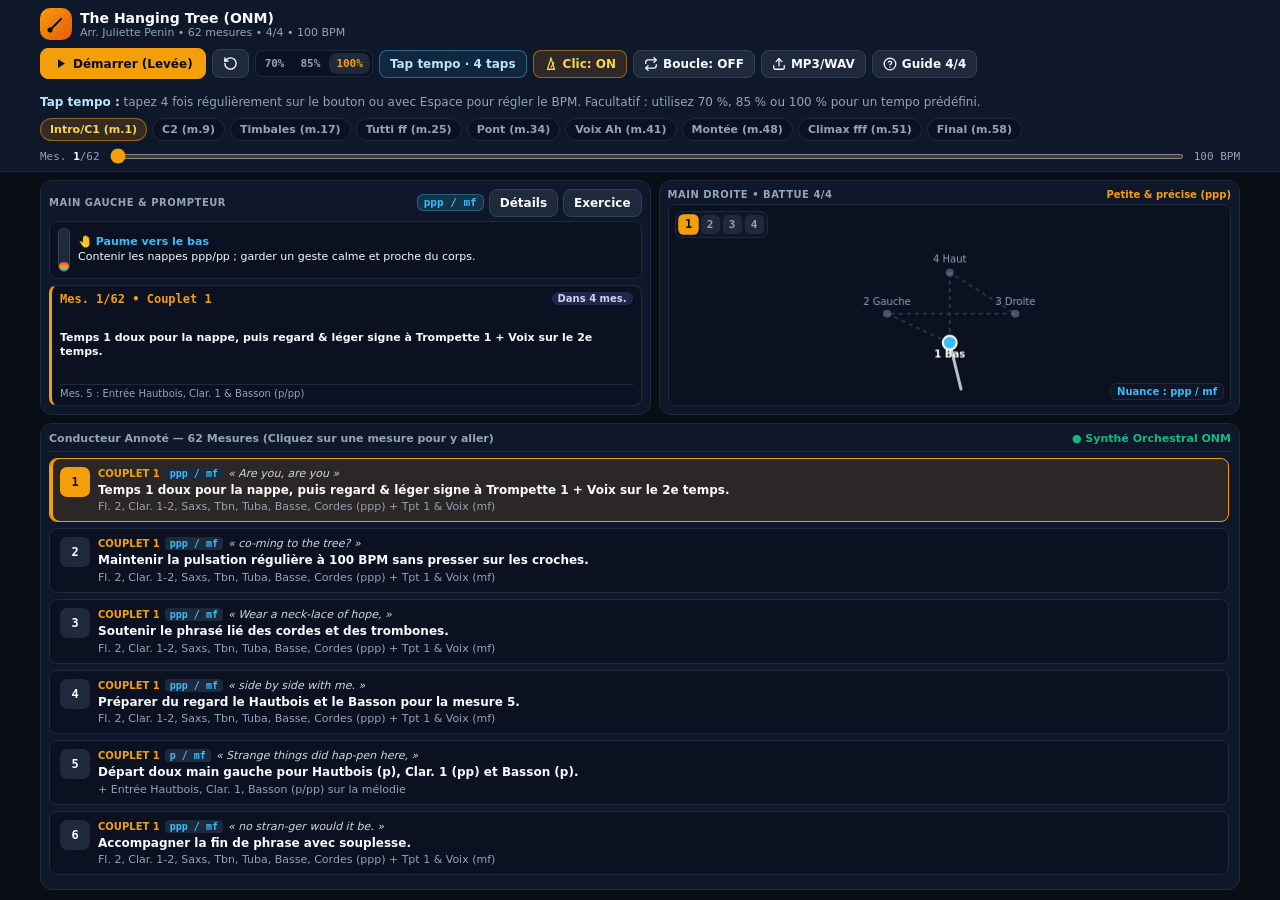
==== index.html @ 7adb779d "Corriger la levée et clarifier le tap tempo" ====
<!DOCTYPE html>
<html lang="fr">
<head>
  <meta charset="UTF-8" />
  <meta name="viewport" content="width=device-width, initial-scale=1.0, maximum-scale=1.0, user-scalable=no" />
  <title>Studio de Direction — The Hanging Tree (ONM)</title>
  <style>
    :root {
      --bg-app: #090d16;
      --bg-surface: #0f172a;
      --bg-elevated: #1e293b;
      --bg-card: #0b1120;
      --border-subtle: #1e293b;
      --border-strong: #334155;
      --text-main: #f8fafc;
      --text-muted: #94a3b8;
      --text-dim: #64748b;
      --accent-amber: #f59e0b;
      --accent-amber-soft: rgba(245, 158, 11, 0.16);
      --accent-sky: #38bdf8;
      --accent-emerald: #10b981;
      --accent-rose: #f43f5e;
      --accent-indigo: #818cf8;
      --radius-sm: 8px;
      --radius-md: 12px;
      --radius-lg: 16px;
    }

    *, *::before, *::after {
      box-sizing: border-box;
    }

    html, body {
      height: 100%;
      height: 100dvh;
      max-height: 100dvh;
      margin: 0;
      padding: 0;
      overflow: hidden;
      display: flex;
      flex-direction: column;
      background-color: var(--bg-app);
      color: var(--text-main);
      font-family: system-ui, -apple-system, BlinkMacSystemFont, "Segoe UI", Roboto, sans-serif;
      -webkit-tap-highlight-color: transparent;
    }

    /* Protection stricte contre tout SVG géant */
    svg {
      display: inline-block;
      vertical-align: middle;
      flex-shrink: 0;
    }

    button, label.btn {
      font-family: inherit;
      cursor: pointer;
      border: 1px solid var(--border-strong);
      background-color: var(--bg-elevated);
      color: var(--text-main);
      border-radius: var(--radius-sm);
      padding: 6px 10px;
      font-size: 12px;
      font-weight: 600;
      display: inline-flex;
      align-items: center;
      justify-content: center;
      gap: 5px;
      transition: transform 0.1s ease, background-color 0.15s ease, border-color 0.15s ease;
      user-select: none;
    }

    button:active, label.btn:active {
      transform: scale(0.96);
    }

    .hidden {
      display: none !important;
    }

    /* =====================================================================
       ZONE 1 : HEADER COMPACT FIXE EN HAUT
       ===================================================================== */
    .app-header {
      flex-shrink: 0;
      background-color: var(--bg-surface);
      border-bottom: 1px solid var(--border-subtle);
      padding: 8px 12px;
      z-index: 20;
    }

    .header-inner {
      max-width: 1200px;
      margin: 0 auto;
      display: flex;
      flex-direction: column;
      gap: 7px;
    }

    .header-top {
      display: flex;
      flex-wrap: wrap;
      align-items: center;
      justify-content: space-between;
      gap: 8px;
    }

    .brand {
      display: flex;
      align-items: center;
      gap: 8px;
      min-width: 0;
    }

    .brand-icon {
      width: 32px;
      height: 32px;
      border-radius: 10px;
      background: linear-gradient(135deg, #f59e0b, #ea580c);
      color: #090d16;
      display: flex;
      align-items: center;
      justify-content: center;
      flex-shrink: 0;
    }

    .brand-title {
      font-size: 14px;
      font-weight: 800;
      margin: 0;
      white-space: nowrap;
      overflow: hidden;
      text-overflow: ellipsis;
    }

    .brand-sub {
      font-size: 11px;
      color: var(--text-muted);
      margin: 0;
    }

    .transport-bar {
      display: flex;
      flex-wrap: wrap;
      align-items: center;
      gap: 6px;
    }

    .btn-play {
      background-color: var(--accent-amber);
      border-color: var(--accent-amber);
      color: #090d16;
      font-weight: 800;
      padding: 7px 12px;
    }

    .btn-play:hover {
      background-color: #fbbf24;
    }

    .speed-group {
      display: inline-flex;
      background-color: var(--bg-card);
      border: 1px solid var(--border-subtle);
      border-radius: var(--radius-sm);
      padding: 2px;
      gap: 2px;
    }

    .speed-btn {
      border: none;
      background: transparent;
      color: var(--text-muted);
      padding: 4px 7px;
      font-size: 11px;
      font-family: ui-monospace, SFMono-Regular, Menlo, monospace;
    }

    .speed-btn.active {
      background-color: var(--bg-elevated);
      color: var(--accent-amber);
    }

    .tap-tempo-btn {
      border-color: rgba(56, 189, 248, 0.45);
      background-color: rgba(56, 189, 248, 0.10);
      color: #bae6fd;
      white-space: nowrap;
    }

    .tap-tempo-btn.listening {
      border-color: var(--accent-sky);
      background-color: rgba(56, 189, 248, 0.22);
      color: #fff;
    }
    .tempo-help {
      margin: 7px 0 0;
      color: var(--text-muted);
      font-size: 12px;
      line-height: 1.4;
    }
    .tempo-help strong { color: #bae6fd; }

    .btn-toggle-on {
      border-color: rgba(245, 158, 11, 0.5);
      background-color: rgba(245, 158, 11, 0.14);
      color: #fcd34d;
    }

    .btn-loop-on {
      border-color: rgba(16, 185, 129, 0.5);
      background-color: rgba(16, 185, 129, 0.14);
      color: #6ee7b7;
    }

    .section-pills {
      display: flex;
      align-items: center;
      gap: 5px;
      overflow-x: auto;
      scrollbar-width: none;
      padding-bottom: 2px;
    }

    .section-pills::-webkit-scrollbar {
      display: none;
    }

    .pill-btn {
      white-space: nowrap;
      padding: 4px 9px;
      font-size: 11px;
      border-radius: 999px;
      background-color: var(--bg-card);
      border-color: var(--border-subtle);
      color: var(--text-muted);
    }

    .pill-btn.active {
      background-color: var(--accent-amber-soft);
      border-color: rgba(245, 158, 11, 0.5);
      color: #fcd34d;
    }

    .scrubber-row {
      display: flex;
      align-items: center;
      gap: 8px;
      font-size: 11px;
      font-family: ui-monospace, SFMono-Regular, Menlo, monospace;
      color: var(--text-muted);
    }

    .scrubber-row input[type="range"] {
      flex: 1;
      height: 5px;
      accent-color: var(--accent-amber);
      cursor: pointer;
    }

    /* =====================================================================
       ZONE 2 : PANNEAU DES DEUX MAINS STRICTEMENT FIXE (TOUJOURS VISIBLE)
       ===================================================================== */
    .hands-stage-wrapper {
      flex-shrink: 0;
      background-color: var(--bg-app);
      padding: 8px 12px 4px 12px;
    }

    .hands-stage-grid {
      max-width: 1200px;
      margin: 0 auto;
      display: grid;
      grid-template-columns: 1.05fr 1fr;
      gap: 8px;
      height: 235px;
    }

    /* La main gauche se lit à gauche ; la main droite (baguette) à droite. */
    .hands-stage-grid > .panel-card:first-child {
      grid-column: 2;
    }

    .hands-stage-grid > .panel-card:last-child {
      grid-column: 1;
      grid-row: 1;
    }

    @media (max-width: 640px) {
      .hands-stage-grid {
        grid-template-columns: 1fr 1fr;
        height: 205px;
      }
      .brand-sub {
        display: none;
      }
    }

    .panel-card {
      background-color: var(--bg-surface);
      border: 1px solid var(--border-subtle);
      border-radius: var(--radius-md);
      padding: 8px;
      display: flex;
      flex-direction: column;
      min-width: 0;
      min-height: 0;
      position: relative;
      overflow: hidden;
    }

    .panel-header {
      display: flex;
      align-items: center;
      justify-content: space-between;
      gap: 4px;
      margin-bottom: 4px;
      flex-shrink: 0;
    }

    .panel-label {
      font-size: 10px;
      font-weight: 700;
      text-transform: uppercase;
      letter-spacing: 0.05em;
      color: var(--text-muted);
    }

    /* Côté Gauche : Canvas Main Droite */
    .canvas-box {
      position: relative;
      flex: 1;
      min-height: 0;
      width: 100%;
      background-color: var(--bg-card);
      border: 1px solid var(--border-subtle);
      border-radius: var(--radius-sm);
      overflow: hidden;
    }

    #conductingCanvas {
      display: block;
      width: 100%;
      height: 100%;
    }

    .beat-pills {
      position: absolute;
      top: 6px;
      left: 6px;
      display: flex;
      gap: 3px;
      background: rgba(15, 23, 42, 0.88);
      padding: 3px;
      border-radius: 7px;
      border: 1px solid var(--border-subtle);
      z-index: 5;
    }

    .beat-dot {
      width: 19px;
      height: 19px;
      border-radius: 5px;
      font-size: 11px;
      font-weight: 800;
      font-family: ui-monospace, monospace;
      display: flex;
      align-items: center;
      justify-content: center;
      background-color: var(--bg-elevated);
      color: var(--text-muted);
    }

    .beat-dot.active {
      background-color: var(--accent-amber);
      color: #090d16;
      transform: scale(1.08);
    }

    .amp-tag {
      position: absolute;
      bottom: 5px;
      right: 6px;
      font-size: 10px;
      font-weight: 700;
      background: rgba(15, 23, 42, 0.88);
      padding: 2px 6px;
      border-radius: 6px;
      border: 1px solid var(--border-subtle);
      color: var(--accent-sky);
      z-index: 5;
    }

    .countin-overlay {
      position: absolute;
      inset: 0;
      background: rgba(9, 13, 22, 0.88);
      display: flex;
      flex-direction: column;
      align-items: center;
      justify-content: center;
      text-align: center;
      padding: 8px;
      z-index: 15;
    }

    .countin-num {
      font-size: 34px;
      font-weight: 900;
      font-family: ui-monospace, monospace;
      color: var(--accent-amber);
      line-height: 1.1;
    }

    /* Côté Droit : Main Gauche + Prompteur immédiat */
    .right-hand-body {
      flex: 1;
      min-height: 0;
      display: flex;
      flex-direction: column;
      justify-content: space-between;
      gap: 6px;
    }

    .lh-meter-row {
      display: flex;
      align-items: center;
      gap: 8px;
      background-color: var(--bg-card);
      border: 1px solid var(--border-subtle);
      border-radius: var(--radius-sm);
      padding: 6px 8px;
      flex-shrink: 0;
    }

    .lh-gauge-track {
      width: 12px;
      height: 44px;
      background-color: var(--bg-elevated);
      border-radius: 999px;
      position: relative;
      overflow: hidden;
      flex-shrink: 0;
      border: 1px solid var(--border-strong);
    }

    .lh-gauge-fill {
      position: absolute;
      bottom: 0;
      left: 0;
      right: 0;
      height: 25%;
      background: linear-gradient(to top, #38bdf8, #f59e0b, #f43f5e);
      border-radius: 999px;
      transition: height 0.18s ease-out;
    }

    .lh-info {
      min-width: 0;
      flex: 1;
    }

    .lh-title-row {
      display: flex;
      align-items: center;
      justify-content: space-between;
      gap: 4px;
    }

    .lh-gesture-badge {
      font-size: 11px;
      font-weight: 800;
      color: var(--accent-sky);
    }

    .dynamic-pill {
      font-family: ui-monospace, monospace;
      font-size: 11px;
      font-weight: 800;
      padding: 1px 6px;
      border-radius: 6px;
      background-color: rgba(56, 189, 248, 0.16);
      color: var(--accent-sky);
      border: 1px solid rgba(56, 189, 248, 0.35);
    }

    .lh-desc {
      font-size: 11px;
      color: var(--text-main);
      line-height: 1.25;
      margin-top: 2px;
      display: -webkit-box;
      -webkit-line-clamp: 2;
      -webkit-box-orient: vertical;
      overflow: hidden;
    }

    .prompter-box {
      flex: 1;
      min-height: 0;
      background-color: var(--bg-card);
      border: 1px solid var(--border-subtle);
      border-left: 3px solid var(--accent-amber);
      border-radius: var(--radius-sm);
      padding: 6px 8px;
      display: flex;
      flex-direction: column;
      justify-content: space-between;
      overflow: hidden;
    }

    .prompter-top {
      display: flex;
      align-items: center;
      justify-content: space-between;
      gap: 4px;
    }

    .measure-counter {
      font-size: 12px;
      font-weight: 800;
      font-family: ui-monospace, monospace;
      color: var(--accent-amber);
    }

    .next-cue-chip {
      font-size: 10px;
      font-weight: 700;
      padding: 1px 6px;
      border-radius: 6px;
      background-color: rgba(129, 140, 248, 0.18);
      color: #c7d2fe;
      white-space: nowrap;
    }

    .action-now-text {
      font-size: 11px;
      font-weight: 600;
      color: var(--text-main);
      line-height: 1.25;
      margin: 2px 0;
      display: -webkit-box;
      -webkit-line-clamp: 3;
      -webkit-box-orient: vertical;
      overflow: hidden;
    }

    .next-cue-text {
      font-size: 10px;
      color: var(--text-muted);
      white-space: nowrap;
      overflow: hidden;
      text-overflow: ellipsis;
      border-top: 1px solid var(--border-subtle);
      padding-top: 3px;
    }

    /* =====================================================================
       ZONE 3 : CONDUCTEUR ANNOTÉ (DÉFILEMENT ISOLÉ UNIQUEMENT ICI)
       ===================================================================== */
    .score-section {
      flex: 1;
      min-height: 0;
      padding: 4px 12px 10px 12px;
      display: flex;
      flex-direction: column;
    }

    .score-card {
      max-width: 1200px;
      width: 100%;
      margin: 0 auto;
      flex: 1;
      min-height: 0;
      background-color: var(--bg-surface);
      border: 1px solid var(--border-subtle);
      border-radius: var(--radius-md);
      padding: 8px;
      display: flex;
      flex-direction: column;
      overflow: hidden;
    }

    .score-header {
      flex-shrink: 0;
      display: flex;
      align-items: center;
      justify-content: space-between;
      padding-bottom: 6px;
      margin-bottom: 6px;
      border-bottom: 1px solid var(--border-subtle);
      font-size: 11px;
      color: var(--text-muted);
    }

    #scoreListContainer {
      flex: 1;
      min-height: 0;
      overflow-y: auto;
      display: flex;
      flex-direction: column;
      gap: 6px;
      padding-right: 2px;
    }

    .measure-row {
      display: flex;
      align-items: flex-start;
      gap: 8px;
      padding: 8px 10px;
      background-color: var(--bg-card);
      border: 1px solid var(--border-subtle);
      border-radius: var(--radius-sm);
      cursor: pointer;
      transition: background-color 0.12s ease, border-color 0.12s ease;
    }

    .measure-row:hover {
      border-color: var(--border-strong);
      background-color: rgba(30, 41, 59, 0.55);
    }

    .measure-row.active-measure {
      border-color: var(--accent-amber);
      background-color: rgba(245, 158, 11, 0.12);
      box-shadow: inset 3px 0 0 var(--accent-amber);
    }

    .m-num-badge {
      width: 30px;
      height: 30px;
      border-radius: 7px;
      background-color: var(--bg-elevated);
      font-family: ui-monospace, monospace;
      font-size: 12px;
      font-weight: 800;
      display: flex;
      align-items: center;
      justify-content: center;
      flex-shrink: 0;
      color: var(--text-main);
    }

    .measure-row.active-measure .m-num-badge {
      background-color: var(--accent-amber);
      color: #090d16;
    }

    .m-content {
      flex: 1;
      min-width: 0;
    }

    .m-top-line {
      display: flex;
      flex-wrap: wrap;
      align-items: center;
      gap: 5px;
      margin-bottom: 3px;
    }

    .m-section-tag {
      font-size: 10px;
      font-weight: 700;
      text-transform: uppercase;
      color: var(--accent-amber);
    }

    .m-dyn-tag {
      font-size: 10px;
      font-weight: 800;
      font-family: ui-monospace, monospace;
      padding: 1px 5px;
      border-radius: 4px;
      background-color: var(--bg-elevated);
      color: var(--accent-sky);
    }

    .m-lyrics {
      font-size: 11px;
      font-style: italic;
      color: #cbd5e1;
    }

    .m-action {
      font-size: 12px;
      font-weight: 600;
      color: var(--text-main);
      line-height: 1.3;
    }

    .m-instruments {
      font-size: 11px;
      color: var(--text-muted);
      margin-top: 2px;
    }

    /* =====================================================================
       MODALE GUIDE 4/4 (FERMÉE PAR DÉFAUT)
       ===================================================================== */
    .modal-backdrop {
      position: fixed;
      inset: 0;
      background-color: rgba(2, 6, 23, 0.85);
      z-index: 50;
      display: flex;
      align-items: center;
      justify-content: center;
      padding: 16px;
    }

    .modal-box {
      background-color: var(--bg-surface);
      border: 1px solid var(--border-strong);
      border-radius: var(--radius-lg);
      max-width: 680px;
      width: 100%;
      max-height: 85dvh;
      overflow-y: auto;
      padding: 16px;
      box-shadow: 0 20px 40px rgba(0, 0, 0, 0.6);
    }

    .detail-modal-box {
      max-width: 820px;
    }

    .detail-grid {
      display: grid;
      grid-template-columns: 1.05fr 1fr;
      gap: 10px;
    }

    .detail-card {
      background-color: var(--bg-card);
      border: 1px solid var(--border-subtle);
      border-radius: var(--radius-sm);
      padding: 12px;
      min-width: 0;
    }

    .detail-card h3 {
      margin: 0 0 8px;
      font-size: 11px;
      color: var(--text-muted);
      text-transform: uppercase;
      letter-spacing: 0.06em;
    }

    .detail-measure-title {
      font-size: 22px;
      font-weight: 900;
      color: var(--accent-amber);
      margin-bottom: 2px;
    }

    .detail-dyn-line {
      display: flex;
      align-items: center;
      gap: 8px;
      margin: 8px 0 10px;
    }

    .detail-dyn-value {
      font-size: 18px;
      font-weight: 900;
      font-family: ui-monospace, monospace;
      color: var(--accent-sky);
    }

    .detail-dyn-track {
      flex: 1;
      height: 9px;
      overflow: hidden;
      border-radius: 999px;
      background: var(--bg-elevated);
    }

    .detail-dyn-fill {
      height: 100%;
      width: 25%;
      border-radius: inherit;
      background: linear-gradient(90deg, #38bdf8, #f59e0b, #f43f5e);
      transition: width 0.2s ease;
    }

    .detail-text {
      color: var(--text-main);
      font-size: 13px;
      line-height: 1.4;
      margin: 0;
    }

    .detail-muted {
      color: var(--text-muted);
      font-size: 12px;
      line-height: 1.4;
      margin: 6px 0 0;
    }

    .detail-gesture {
      display: flex;
      align-items: center;
      gap: 12px;
      min-height: 78px;
    }

    .detail-hand-icon {
      width: 58px;
      height: 58px;
      flex: 0 0 58px;
      display: grid;
      place-items: center;
      border-radius: 50%;
      background: radial-gradient(circle at 35% 30%, rgba(56,189,248,.35), rgba(56,189,248,.08));
      border: 1px solid rgba(56,189,248,.45);
      font-size: 28px;
    }

    .detail-cue {
      border-left: 3px solid var(--accent-amber);
      padding-left: 10px;
      margin-top: 8px;
    }

    .detail-cue strong {
      color: #fcd34d;
      font-size: 12px;
    }

    .detail-footer {
      display: flex;
      justify-content: space-between;
      align-items: center;
      gap: 8px;
      margin-top: 10px;
      color: var(--text-dim);
      font-size: 11px;
    }

    .exercise-modal-box {
      max-width: 620px;
    }

    .exercise-hero {
      text-align: center;
      padding: 8px 0 14px;
    }

    .exercise-score {
      font-size: 48px;
      line-height: 1;
      font-weight: 900;
      color: var(--accent-amber);
      font-family: ui-monospace, monospace;
    }

    .exercise-status {
      min-height: 20px;
      margin-top: 8px;
      color: var(--text-muted);
      font-size: 12px;
    }

    .exercise-stats {
      display: grid;
      grid-template-columns: repeat(3, 1fr);
      gap: 8px;
      margin: 10px 0;
    }

    .exercise-stat {
      background: var(--bg-card);
      border: 1px solid var(--border-subtle);
      border-radius: var(--radius-sm);
      padding: 9px 6px;
      text-align: center;
    }

    .exercise-stat strong {
      display: block;
      color: var(--text-main);
      font-size: 18px;
      font-family: ui-monospace, monospace;
    }

    .exercise-stat span {
      color: var(--text-muted);
      font-size: 10px;
    }

    .exercise-tap-btn {
      width: 100%;
      min-height: 56px;
      margin-top: 10px;
      background: var(--accent-amber);
      border-color: var(--accent-amber);
      color: #090d16;
      font-size: 15px;
    }

    .exercise-tap-btn.active {
      box-shadow: 0 0 0 4px rgba(245, 158, 11, 0.2);
    }

    .exercise-tap-btn.on-time {
      background: var(--accent-emerald);
      border-color: var(--accent-emerald);
    }

    .exercise-tap-btn.early {
      background: var(--accent-sky);
      border-color: var(--accent-sky);
    }

    .exercise-tap-btn.late {
      background: var(--accent-rose);
      border-color: var(--accent-rose);
      color: #fff;
    }

    .exercise-live-feedback {
      min-height: 24px;
      margin-top: 4px;
      font-size: 14px;
      font-weight: 800;
      font-family: ui-monospace, monospace;
      transition: color 0.12s ease;
    }

    .exercise-live-feedback.on-time { color: var(--accent-emerald); }
    .exercise-live-feedback.early { color: var(--accent-sky); }
    .exercise-live-feedback.late { color: var(--accent-rose); }

    .exercise-feedback-guide {
      display: grid;
      gap: 6px;
      margin-top: 12px;
      padding: 10px 12px;
      border: 1px solid var(--border-subtle);
      border-radius: 10px;
      background: rgba(15, 23, 42, 0.28);
      font-size: 12px;
      line-height: 1.4;
    }

    .exercise-feedback-guide strong { font-weight: 800; }
    .exercise-feedback-guide .guide-on-time { color: var(--accent-emerald); }
    .exercise-feedback-guide .guide-early { color: var(--accent-sky); }
    .exercise-feedback-guide .guide-late { color: var(--accent-rose); }

    .exercise-history {
      margin-top: 14px;
      border-top: 1px solid var(--border-subtle);
      padding-top: 12px;
    }

    .exercise-history-header {
      display: flex;
      align-items: center;
      justify-content: space-between;
      gap: 8px;
      margin-bottom: 7px;
    }

    .exercise-history-header strong {
      color: var(--text-muted);
      font-size: 11px;
      text-transform: uppercase;
      letter-spacing: .06em;
    }

    .exercise-history-summary {
      color: var(--accent-sky);
      font-size: 11px;
      margin-bottom: 7px;
    }

    .exercise-history-list {
      display: grid;
      gap: 5px;
      max-height: 150px;
      overflow-y: auto;
    }

    .exercise-history-row {
      display: grid;
      grid-template-columns: 1fr auto auto;
      gap: 8px;
      align-items: center;
      padding: 6px 8px;
      border-radius: 6px;
      background: var(--bg-card);
      color: var(--text-muted);
      font-size: 11px;
    }

    .exercise-history-row strong {
      color: var(--text-main);
      font-family: ui-monospace, monospace;
    }

    .exercise-history-empty {
      color: var(--text-dim);
      font-size: 11px;
      padding: 5px 0;
    }

    @media (max-width: 640px) {
      .detail-grid {
        grid-template-columns: 1fr;
      }
    }

    .modal-header {
      display: flex;
      align-items: center;
      justify-content: space-between;
      margin-bottom: 12px;
      padding-bottom: 8px;
      border-bottom: 1px solid var(--border-subtle);
    }

    .guide-grid {
      display: grid;
      grid-template-columns: repeat(auto-fit, minmax(220px, 1fr));
      gap: 8px;
      font-size: 12px;
    }

    .guide-item {
      background-color: var(--bg-card);
      border: 1px solid var(--border-subtle);
      border-radius: var(--radius-sm);
      padding: 10px;
    }

    .guide-item h4 {
      margin: 0 0 4px 0;
      font-size: 12px;
      color: var(--accent-amber);
    }

    .guide-item p {
      margin: 0;
      color: var(--text-muted);
      line-height: 1.35;
    }

    /* Toast de notification */
    .toast-msg {
      position: fixed;
      bottom: 16px;
      left: 50%;
      transform: translateX(-50%);
      background-color: var(--bg-elevated);
      color: var(--text-main);
      border: 1px solid var(--accent-amber);
      padding: 8px 14px;
      border-radius: 999px;
      font-size: 12px;
      font-weight: 600;
      z-index: 60;
      box-shadow: 0 10px 25px rgba(0, 0, 0, 0.5);
      pointer-events: none;
    }
  </style>
</head>
<body>

  <!-- =====================================================================
       ZONE 1 : HEADER COMPACT FIXE EN HAUT
       ===================================================================== -->
  <header class="app-header">
    <div class="header-inner">
      <div class="header-top">
        <div class="brand">
          <div class="brand-icon">
            <svg width="18" height="18" viewBox="0 0 24 24" fill="none" stroke="currentColor" stroke-width="2.4" stroke-linecap="round">
              <path d="M4 20L19 5" />
              <circle cx="4" cy="20" r="2.2" fill="currentColor" />
            </svg>
          </div>
          <div>
            <h1 class="brand-title">The Hanging Tree (ONM)</h1>
            <p class="brand-sub">Arr. Juliette Penin • 62 mesures • 4/4 • 100 BPM</p>
          </div>
        </div>

        <div class="transport-bar">
          <!-- Lecture / Pause -->
          <button id="playPauseBtn" class="btn-play">
            <svg id="iconPlay" width="15" height="15" viewBox="0 0 24 24" fill="currentColor"><path d="M8 5v14l11-7z"/></svg>
            <svg id="iconPause" class="hidden" width="15" height="15" viewBox="0 0 24 24" fill="currentColor"><path d="M6 19h4V5H6v14zm8-14v14h4V5h-4z"/></svg>
            <span id="playBtnText">Démarrer (Levée)</span>
          </button>

          <!-- Reset -->
          <button id="resetBtn" title="Retour mesure 1">
            <svg width="15" height="15" viewBox="0 0 24 24" fill="none" stroke="currentColor" stroke-width="2.2" stroke-linecap="round" stroke-linejoin="round">
              <path d="M3 12a9 9 0 1 0 9-9 9.75 9.75 0 0 0-6.74 2.74L3 8"/><path d="M3 3v5h5"/>
            </svg>
          </button>

          <!-- Sélecteur de Tempo -->
          <div class="speed-group">
            <button class="speed-btn" data-speed="0.7">70%</button>
            <button class="speed-btn" data-speed="0.85">85%</button>
            <button class="speed-btn active" data-speed="1">100%</button>
          </div>

          <!-- Tap tempo : bouton ou touche Espace -->
          <button id="tapTempoBtn" class="tap-tempo-btn" title="Tapez 4 fois régulièrement, ou utilisez Espace, pour régler le BPM">
            <span>Tap tempo · 4 taps</span>
          </button>

          <!-- Clic Métronome -->
          <button id="metroBtn" class="btn-toggle-on">
            <svg width="14" height="14" viewBox="0 0 24 24" fill="none" stroke="currentColor" stroke-width="2.2">
              <path d="M12 2L6 21h12L12 2z"/><path d="M12 18l5-9"/>
            </svg>
            <span>Clic: <strong id="metroText">ON</strong></span>
          </button>

          <!-- Boucle Section -->
          <button id="loopBtn">
            <svg width="14" height="14" viewBox="0 0 24 24" fill="none" stroke="currentColor" stroke-width="2.2" stroke-linecap="round" stroke-linejoin="round">
              <polyline points="17 1 21 5 17 9"/><path d="M3 11V9a4 4 0 0 1 4-4h14"/><polyline points="7 23 3 19 7 15"/><path d="M21 13v2a4 4 0 0 1-4 4H3"/>
            </svg>
            <span>Boucle: <strong id="loopText">OFF</strong></span>
          </button>

          <!-- Import MP3/WAV -->
          <label for="audioFileInput" class="btn" title="Charger un enregistrement MP3 ou WAV">
            <svg width="14" height="14" viewBox="0 0 24 24" fill="none" stroke="currentColor" stroke-width="2.2" stroke-linecap="round" stroke-linejoin="round">
              <path d="M21 15v4a2 2 0 0 1-2 2H5a2 2 0 0 1-2-2v-4"/><polyline points="17 8 12 3 7 8"/><line x1="12" y1="3" x2="12" y2="15"/>
            </svg>
            <span id="audioSourceLabel">MP3/WAV</span>
          </label>
          <input type="file" id="audioFileInput" accept="audio/*" class="hidden" />
          <button id="clearMp3Btn" class="hidden" title="Revenir au synthétiseur intégré">✕</button>

          <!-- Guide 4/4 -->
          <button id="openGuideBtn">
            <svg width="14" height="14" viewBox="0 0 24 24" fill="none" stroke="currentColor" stroke-width="2.2" stroke-linecap="round" stroke-linejoin="round">
              <circle cx="12" cy="12" r="10"/><path d="M9.09 9a3 3 0 0 1 5.83 1c0 2-3 3-3 3"/><line x1="12" y1="17" x2="12.01" y2="17"/>
            </svg>
            <span>Guide 4/4</span>
          </button>
        </div>
        <p class="tempo-help"><strong>Tap tempo :</strong> tapez 4 fois régulièrement sur le bouton ou avec Espace pour régler le BPM. Facultatif : utilisez 70 %, 85 % ou 100 % pour un tempo prédéfini.</p>
      </div>

      <!-- Barre de sélection rapide des sections -->
      <div class="section-pills" id="sectionPillsRow"></div>

      <!-- Barre de progression des mesures -->
      <div class="scrubber-row">
        <span>Mes. <strong id="scrubberLabel" style="color:#fff;">1</strong>/62</span>
        <input type="range" id="measureSlider" min="1" max="62" value="1" step="1" />
        <span id="bpmLabel">100 BPM</span>
      </div>
    </div>
  </header>

  <!-- =====================================================================
       ZONE 2 : PANNEAU DES DEUX MAINS STRICTEMENT FIXE (TOUJOURS VISIBLE)
       ===================================================================== -->
  <section class="hands-stage-wrapper">
    <div class="hands-stage-grid">
      
      <!-- CÔTÉ GAUCHE : MAIN DROITE (Battue 4/4 animée) -->
      <div class="panel-card">
        <div class="panel-header">
          <span class="panel-label">Main Droite • Battue 4/4</span>
          <span id="rightHandMode" style="font-size:10px; font-weight:700; color:#f59e0b;">Petite & précise</span>
        </div>
        <div class="canvas-box" id="canvasBox">
          <div class="beat-pills">
            <span class="beat-dot active" data-dot="1">1</span>
            <span class="beat-dot" data-dot="2">2</span>
            <span class="beat-dot" data-dot="3">3</span>
            <span class="beat-dot" data-dot="4">4</span>
          </div>
          <canvas id="conductingCanvas"></canvas>
          <div class="amp-tag" id="ampTag">Amplitude : ppp</div>

          <!-- Overlay Levée / Préparation (4 temps avant m.1) -->
          <div id="countInOverlay" class="countin-overlay hidden">
            <span style="font-size:10px; font-weight:800; text-transform:uppercase; color:#f59e0b;">Levée de préparation</span>
            <div class="countin-num" id="countInNum">1</div>
            <span id="countInHint" style="font-size:11px; color:#e2e8f0;">Temps 4 = Respirez et levez la main !</span>
          </div>
        </div>
      </div>

      <!-- CÔTÉ DROIT : MAIN GAUCHE + PROMPTEUR IMMÉDIAT -->
      <div class="panel-card">
        <div class="panel-header">
          <span class="panel-label">Main Gauche & Prompteur</span>
          <span style="display:flex; align-items:center; gap:5px;">
            <span class="dynamic-pill" id="dynamicBadge">ppp / mf</span>
            <button id="openDetailBtn" title="Ouvrir la vue détaillée">Détails</button>
            <button id="openExerciseBtn" title="Évaluer la précision du geste">Exercice</button>
          </span>
        </div>

        <div class="right-hand-body">
          <!-- Indicateur visuel animé de la Main Gauche -->
          <div class="lh-meter-row">
            <div class="lh-gauge-track" title="Hauteur et énergie de la main gauche">
              <div class="lh-gauge-fill" id="lhGaugeFill"></div>
            </div>
            <div class="lh-info">
              <div class="lh-title-row">
                <span class="lh-gesture-badge" id="lhGestureTitle">🤚 Paume vers le bas</span>
              </div>
              <div class="lh-desc" id="lhGestureDesc">Contenir la nappe ppp (Fl.2, Clar., Cordes) et montrer le départ Tpt 1 / Voix au 2e temps.</div>
            </div>
          </div>

          <!-- Prompteur d'action immédiate -->
          <div class="prompter-box">
            <div class="prompter-top">
              <span class="measure-counter" id="prompterMeasure">Mes. 1/62 • Intro/C1</span>
              <span class="next-cue-chip" id="nextCueChip">Dans 4 mes.</span>
            </div>
            <div class="action-now-text" id="actionNowText">
              Temps 1 doux pour la nappe, puis regard & léger signe à Trompette 1 + Voix sur le 2e temps.
            </div>
            <div class="next-cue-text" id="nextCueText">
              Prochain départ : Mes. 5 (Hautbois, Clar. 1, Basson)
            </div>
          </div>
        </div>
      </div>

    </div>
  </section>

  <!-- =====================================================================
       ZONE 3 : CONDUCTEUR ANNOTÉ (DÉFILEMENT ISOLÉ)
       ===================================================================== -->
  <section class="score-section">
    <div class="score-card">
      <div class="score-header">
        <strong>Conducteur Annoté — 62 Mesures (Cliquez sur une mesure pour y aller)</strong>
        <span id="audioModeStatus" style="color:#10b981; font-weight:700;">● Synthé Orchestral ONM</span>
      </div>
      <div id="scoreListContainer"></div>
    </div>
  </section>

  <!-- =====================================================================
       MODALE GUIDE 4/4 (FERMÉE PAR DÉFAUT)
       ===================================================================== -->
  <div id="guideModal" class="modal-backdrop hidden">
    <div class="modal-box">
      <div class="modal-header">
        <strong style="font-size:14px; color:#f59e0b;">Guide de la battue à 4 temps (Chironomie)</strong>
        <button id="closeGuideBtn">Fermer ✕</button>
      </div>
      <div class="guide-grid">
        <div class="guide-item">
          <h4>0. La Levée (Anacrouse)</h4>
          <p>Avant le 1er temps, respirez avec l'orchestre en levant la main droite sur le 4e temps à vide pour donner le tempo (100 BPM).</p>
        </div>
        <div class="guide-item">
          <h4>Temps 1 : Vers le BAS</h4>
          <p>Descente verticale franche jusqu'au plan de battue (niveau du plexus), suivie d'un petit rebond net (l'<strong>ictus</strong>).</p>
        </div>
        <div class="guide-item">
          <h4>Temps 2 : Vers la GAUCHE</h4>
          <p>Pour un droitier, mouvement vers l'intérieur (croise légèrement devant le buste vers la gauche).</p>
        </div>
        <div class="guide-item">
          <h4>Temps 3 : Vers la DROITE</h4>
          <p>Grand mouvement horizontal traversant vers l'extérieur (droite). C'est le temps le plus lisible pour tous les pupitres.</p>
        </div>
        <div class="guide-item">
          <h4>Temps 4 : Vers le HAUT</h4>
          <p>Remontée souple vers le haut pour préparer la chute du prochain Temps 1.</p>
        </div>
        <div class="guide-item">
          <h4>Rôle de la Main Gauche</h4>
          <p>Paume vers le bas = calmer/piano. Main qui monte paume vers le haut = crescendo. Index pointé = départ d'un pupitre.</p>
        </div>
      </div>
    </div>
  </div>

  <div id="detailModal" class="modal-backdrop hidden">
    <div class="modal-box detail-modal-box">
      <div class="modal-header">
        <strong style="font-size:14px; color:#f59e0b;">Vue détaillée — Nuances & départs</strong>
        <button id="closeDetailBtn">Fermer ✕</button>
      </div>
      <div class="detail-grid">
        <section class="detail-card">
          <h3>Mesure active</h3>
          <div class="detail-measure-title" id="detailMeasureTitle">Mesure 1</div>
          <p class="detail-muted" id="detailSectionText">Intro/Couplet 1</p>
          <div class="detail-dyn-line">
            <span class="detail-dyn-value" id="detailDynValue">ppp / mf</span>
            <div class="detail-dyn-track" aria-label="Intensité de la nuance">
              <div class="detail-dyn-fill" id="detailDynFill"></div>
            </div>
          </div>
          <p class="detail-text" id="detailNuanceText">Garder un geste très proche du corps et une battue légère.</p>
          <div class="detail-cue">
            <strong>Action à préparer</strong>
            <p class="detail-text" id="detailActionText">—</p>
          </div>
        </section>

        <section class="detail-card">
          <h3>Main gauche</h3>
          <div class="detail-gesture">
            <div class="detail-hand-icon" id="detailHandIcon">🤚</div>
            <div>
              <div class="detail-measure-title" style="font-size:16px;" id="detailGestureTitle">Paume vers le bas</div>
              <p class="detail-muted" id="detailGestureDesc">—</p>
            </div>
          </div>
          <div class="detail-cue">
            <strong>Départ / repère d’écoute</strong>
            <p class="detail-text" id="detailCueText">Aucun départ critique à cette mesure.</p>
          </div>
        </section>

        <section class="detail-card">
          <h3>À écouter et équilibrer</h3>
          <p class="detail-text" id="detailInstrumentsText">—</p>
          <p class="detail-muted" id="detailNextText">—</p>
        </section>

        <section class="detail-card">
          <h3>Repère pédagogique</h3>
          <p class="detail-text">La main droite donne la pulsation et la précision. La main gauche prépare les entrées, soutient les crescendos et indique les changements de dynamique.</p>
          <div class="detail-footer">
            <span>Utilisez les flèches du conducteur pour changer de mesure.</span>
            <span id="detailTempoText">100 BPM</span>
          </div>
        </section>
      </div>
    </div>
  </div>

  <div id="exerciseModal" class="modal-backdrop hidden">
    <div class="modal-box exercise-modal-box">
      <div class="modal-header">
        <strong style="font-size:14px; color:#f59e0b;">Mode exercice — Précision du geste</strong>
        <button id="closeExerciseBtn">Fermer ✕</button>
      </div>
      <div class="exercise-hero">
        <div class="exercise-score" id="exerciseScore">—</div>
        <div class="exercise-status" id="exerciseStatus">Lancez l’exercice puis tapez sur le bouton ou avec la touche Espace.</div>
        <div class="exercise-live-feedback" id="exerciseLiveFeedback">—</div>
      </div>
      <div class="exercise-stats">
        <div class="exercise-stat"><strong id="exerciseLastError">—</strong><span>Dernier écart</span></div>
        <div class="exercise-stat"><strong id="exerciseBestScore">—</strong><span>Meilleur score</span></div>
        <div class="exercise-stat"><strong id="exerciseStreak">0</strong><span>Série</span></div>
      </div>
      <button id="startExerciseBtn" class="btn-play" style="width:100%;">Démarrer l’exercice</button>
      <button id="exerciseTapBtn" class="exercise-tap-btn" disabled>Je tape maintenant — Espace</button>
      <p class="detail-muted" style="margin-top:10px;">Le score compare chaque tap au battement attendu. Jusqu’à 35 ms d’écart : précision excellente ; au-delà de 175 ms : tap hors tempo.</p>
      <div class="exercise-feedback-guide" aria-label="Légende des retours visuels">
        <div class="guide-on-time"><strong>Vert — dans le tempo :</strong> le geste est proche du battement attendu.</div>
        <div class="guide-early"><strong>Bleu — en avance :</strong> le geste arrive avant le battement ; attendez légèrement.</div>
        <div class="guide-late"><strong>Rouge — en retard :</strong> le geste arrive après le battement ; anticipez légèrement.</div>
      </div>
      <section class="exercise-history">
        <div class="exercise-history-header">
          <strong>Historique des sessions</strong>
          <button id="clearExerciseHistoryBtn" title="Effacer l’historique local">Effacer</button>
        </div>
        <div class="exercise-history-summary" id="exerciseHistorySummary">Aucune session enregistrée.</div>
        <div class="exercise-history-list" id="exerciseHistoryList"></div>
      </section>
    </div>
  </div>

  <div id="toastMsg" class="toast-msg hidden"></div>

  <script>
    // =========================================================================
    // 1. DONNÉES COMPLÈTES DES 62 MESURES — THE HANGING TREE (ARR. J. PENIN)
    // =========================================================================
    const TOTAL_MEASURES = 62;
    const BASE_BPM = 100;

    const SECTIONS = [
      { id: "s1", label: "Intro/C1 (m.1)", start: 1, end: 8 },
      { id: "s2", label: "C2 (m.9)", start: 9, end: 16 },
      { id: "s3", label: "Timbales (m.17)", start: 17, end: 24 },
      { id: "s4", label: "Tutti ff (m.25)", start: 25, end: 33 },
      { id: "s5", label: "Pont (m.34)", start: 34, end: 40 },
      { id: "s6", label: "Voix Ah (m.41)", start: 41, end: 47 },
      { id: "s7", label: "Montée (m.48)", start: 48, end: 50 },
      { id: "s8", label: "Climax fff (m.51)", start: 51, end: 57 },
      { id: "s9", label: "Final (m.58)", start: 58, end: 62 }
    ];

    const MAJOR_CUES = [
      { measure: 5, text: "Mes. 5 : Entrée Hautbois, Clar. 1 & Basson (p/pp)" },
      { measure: 9, text: "Mes. 9 : Couplet 2 (mp) + crescendo sur « in the hanging tree »" },
      { measure: 13, text: "Mes. 13 : Entrée Flûte 1 (p) & Hautbois (mp)" },
      { measure: 17, text: "Mes. 17 : Point d'orgue (t.2) + Timbales & Grosse Caisse (f) !" },
      { measure: 18, text: "Mes. 18 : Entrée Piccolo, Cors, Tpt 2 & crescendo vers f" },
      { measure: 25, text: "Mes. 25 : Roulement Timbales/Cymbale -> Explosion TUTTI (ff) !" },
      { measure: 34, text: "Mes. 34 : Pont instrumental (f) + trait rapide Piccolo/Sax Sop." },
      { measure: 41, text: "Mes. 41 : Entrée Chœur « Ah » (mf) + Flûtes/Piccolo (ff)" },
      { measure: 48, text: "Mes. 48 : Grande montée p < fff sur 3 mesures (m.48-50) !" },
      { measure: 51, text: "Mes. 51 : CLIMAX fff — Tutti complet + Caisse claire !" },
      { measure: 58, text: "Mes. 58 : Péroraison fff + roulement rythmique percussions" },
      { measure: 61, text: "Mes. 61-62 : Tenue fp < fff et COUPURE NETTE fin m.62 !" }
    ];

    // Grille harmonique (Ré mineur : Dm, Bb, F, C, Gm, A) pour l'accompagnement synthétisé
    function getChordForMeasure(m) {
      if (m <= 4) return [146.83, 220.00, 293.66, 349.23]; // Dm
      if (m <= 6) return [116.54, 174.61, 233.08, 293.66]; // Bb
      if (m <= 8) return [146.83, 220.00, 293.66, 349.23]; // Dm
      if (m <= 12) return [146.83, 220.00, 293.66, 349.23]; // Dm
      if (m <= 14) return [116.54, 174.61, 233.08, 293.66]; // Bb
      if (m <= 16) return [130.81, 196.00, 261.63, 329.63]; // C
      if (m <= 20) return [146.83, 220.00, 293.66, 349.23]; // Dm
      if (m <= 22) return [116.54, 174.61, 233.08, 293.66]; // Bb
      if (m <= 24) return [110.00, 164.81, 220.00, 277.18]; // A
      if (m <= 28) return [146.83, 220.00, 293.66, 349.23]; // Dm
      if (m <= 30) return [116.54, 174.61, 233.08, 293.66]; // Bb
      if (m <= 33) return [130.81, 196.00, 261.63, 329.63]; // C -> Dm
      if (m <= 37) return [146.83, 220.00, 293.66, 349.23]; // Dm
      if (m <= 40) return [116.54, 174.61, 233.08, 293.66]; // Bb
      if (m <= 44) return [174.61, 220.00, 261.63, 349.23]; // F
      if (m <= 47) return [130.81, 196.00, 261.63, 329.63]; // C
      if (m <= 50) return [116.54, 174.61, 233.08, 293.66]; // Bb (montée)
      if (m <= 54) return [146.83, 220.00, 293.66, 349.23]; // Dm (Climax)
      if (m <= 57) return [116.54, 174.61, 233.08, 293.66]; // Bb
      if (m <= 60) return [130.81, 196.00, 261.63, 329.63]; // C
      return [146.83, 220.00, 293.66, 349.23]; // Dm Final
    }

    function buildMeasureData() {
      const data = [];
      for (let m = 1; m <= TOTAL_MEASURES; m++) {
        let section = "Couplet 1";
        let dyn = "ppp / mf";
        let amp = 1; // 1: très petite, 2: moyenne, 3: large, 4: très large (fff), 5: tenue finale
        let lhLevel = 20; // % hauteur jauge main gauche
        let lhTitle = "🤚 Paume vers le bas";
        let lhDesc = "Contenir les nappes ppp/pp ; garder un geste calme et proche du corps.";
        let action = "Battue légère à 4 temps ; accompagner la ligne vocale et Trompette 1.";
        let instruments = "Fl. 2, Clar. 1-2, Saxs, Tbn, Tuba, Basse, Cordes (ppp) + Tpt 1 & Voix (mf)";
        let lyrics = "";

        if (m === 1) {
          lyrics = "« Are you, are you »";
          action = "Temps 1 doux pour la nappe, puis regard & léger signe à Trompette 1 + Voix sur le 2e temps.";
        } else if (m === 2) {
          lyrics = "« co-ming to the tree? »";
          action = "Maintenir la pulsation régulière à 100 BPM sans presser sur les croches.";
        } else if (m === 3) {
          lyrics = "« Wear a neck-lace of hope, »";
          action = "Soutenir le phrasé lié des cordes et des trombones.";
        } else if (m === 4) {
          lyrics = "« side by side with me. »";
          action = "Préparer du regard le Hautbois et le Basson pour la mesure 5.";
        } else if (m === 5) {
          dyn = "p / mf";
          lhLevel = 28;
          lyrics = "« Strange things did hap-pen here, »";
          action = "Départ doux main gauche pour Hautbois (p), Clar. 1 (pp) et Basson (p).";
          instruments = "+ Entrée Hautbois, Clar. 1, Basson (p/pp) sur la mélodie";
        } else if (m >= 6 && m <= 8) {
          lyrics = m === 6 ? "« no stran-ger would it be. »" : (m === 7 ? "« If we met, »" : "« at mid-night »");
          action = m === 8 ? "Préparer le léger crescendo collectif de la mesure 9." : "Accompagner la fin de phrase avec souplesse.";
        } else if (m >= 9 && m <= 16) {
          section = "Couplet 2";
          dyn = "mp / mf";
          amp = 2;
          lhLevel = 42;
          lhTitle = "〰 Soutien souple (mp)";
          lhDesc = "Geste un peu plus ouvert : les cordes et saxophones passent à mp.";
          if (m === 9) {
            lyrics = "« in the han-ging tree. Are you, »";
            action = "Crescendo de la nappe (ppp -> mp) sur les temps 1-2 ; relancer le 2e couplet.";
            instruments = "Nappes passent à mp + Basse électrique (mp) + Tpt 1 & Voix";
          } else if (m === 13) {
            lyrics = "« Strange things did hap-pen here, »";
            action = "Donner l'entrée de la Flûte 1 (p) et du Hautbois (mp) sur le 1er temps.";
            instruments = "+ Entrée Flûte 1 (p) & Hautbois (mp) à l'octave";
          } else {
            lyrics = m === 10 ? "« are you co-ming to the tree? »" : (m === 11 ? "« Where I told you to run, »" : (m === 12 ? "« so we'd both be free. »" : (m === 15 ? "« If we met, »" : "« at mid-night »")));
            action = m === 16 ? "Préparer la respiration et le point d'orgue de la mesure 17 !" : "Garder l'élan régulier vers le climax du couplet.";
          }
        } else if (m >= 17 && m <= 24) {
          section = "Couplet 3 (Percussions)";
          dyn = "mf -> f";
          amp = 3;
          lhLevel = 65;
          lhTitle = "⚡ Appels rythmiques (f)";
          lhDesc = "Main gauche active : marquer l'entrée des Timbales/Grosse Caisse et porter le crescendo.";
          if (m === 17) {
            lyrics = "« in the han-ging tree. » (Point d'orgue)";
            action = "Tenir le point d'orgue (t.2), couper net puis donner l'entrée forte Timbales + Grosse Caisse !";
            instruments = "Point d'orgue général + Entrée Timbales & Grosse Caisse (f)";
          } else if (m === 18) {
            lyrics = "« Are you, are you »";
            action = "Entrée Piccolo, Cors en Fa et Trompette 2 ; amorcer un grand crescendo vers f.";
            instruments = "+ Entrée Piccolo, Cors, Tpt 2, Sax Soprano & Ténor (mf)";
          } else if (m === 20) {
            dyn = "f";
            lyrics = "« They strung up a man, »";
            action = "Plein forte (f) ! Battue large et bien ancrée pour tout l'orchestre.";
            instruments = "Tutti bois, cuivres, cordes & Grosse Caisse (f)";
          } else {
            lyrics = m === 19 ? "« co-ming to the tree? »" : (m === 21 ? "« they say who mur-dered three. »" : (m === 22 ? "« Strange things did hap-pen here, »" : (m === 23 ? "« no stran-ger would it be. »" : "« If we met, at mid-night »")));
            action = m === 24 ? "Préparer le roulement de Timbales/Cymbale vers l'explosion ff (m.25) !" : "Maintenir l'énergie forte et la précision rythmique.";
          }
        } else if (m >= 25 && m <= 33) {
          section = "Couplet 4 (Tutti ff)";
          dyn = "ff";
          amp = 4;
          lhLevel = 82;
          lhTitle = "🔥 Puissance Tutti (ff)";
          lhDesc = "Deux mains engagées : porter le chœur ff et la Grosse Caisse sur chaque temps.";
          if (m === 25) {
            lyrics = "« in the han-ging tree. »";
            action = "Accompagner le roulement Timbales/BD/Cymbale (p < f) vers le choc ff de m.26 !";
            instruments = "Roulement Timbales + Grosse Caisse + Cymbale suspendue (p < f)";
          } else if (m === 26) {
            lyrics = "« Are you, are you »";
            action = "IMPULSION MAXIMALE (ff) sur le 1er temps pour le Chœur, Timbales, BD et Cymbale !";
            instruments = "TUTTI COMPLET (ff) + Chœur à 2 voix + Timbales & Grosse Caisse";
          } else {
            lyrics = m === 27 ? "« co-ming to the tree? »" : (m === 28 ? "« Where dead man called out »" : (m === 29 ? "« for his love to flee. »" : (m === 30 ? "« Strange things did hap-pen here, »" : (m === 31 ? "« no stran-ger would it be. »" : (m === 32 ? "« If we met, at mid-night »" : "« in the han-ging tree. »")))));
            action = m === 33 ? "Attention : transition immédiate vers le Pont Instrumental (m.34) !" : "Battue ample et autoritaire ; garder le chœur et les cuivres ensemble.";
          }
        } else if (m >= 34 && m <= 40) {
          section = "Pont Instrumental";
          dyn = "f / mf";
          amp = 3;
          lhLevel = 68;
          lhTitle = "🎺 Thème Instrumental";
          lhDesc = "Mettre en valeur le thème aux Bois/Cordes puis la marche militaire (m.38).";
          if (m === 34) {
            action = "Lancer le thème instrumental (f) : Piccolo & Sax Soprano font un trait rapide vers l'aigu !";
            instruments = "Thème principal Piccolo, Fl.1, Clar.2, Saxs, Cuivres, Cordes (f)";
          } else if (m === 38) {
            action = "Marquer les accents secs de Grosse Caisse et Caisse Claire (temps 1 et 2) !";
            instruments = "+ Entrée Caisse Claire & Grosse Caisse rythmique (accents)";
          } else {
            action = m === 40 ? "Diminuendo puis préparer l'entrée vocale « Ah » à la mesure 41 !" : "Soutenir le chant instrumental sans ralentir.";
            instruments = "Ensemble orchestral (mf/f) avec relais graves Tbn/Tuba/Timbales";
          }
        } else if (m >= 41 && m <= 47) {
          section = "Vocalises « Ah »";
          dyn = "mf / ff";
          amp = 3;
          lhLevel = 72;
          lhTitle = "🎤 Départ Voix « Ah »";
          lhDesc = "Montrer clairement l'entrée du chœur « Ah » et les accents des Cors/Altos.";
          if (m === 41) {
            lyrics = "« Ah ————— »";
            action = "Donner l'entrée du Chœur « Ah » (mf) + Flûtes/Piccolo/Sax Sop. (ff) sur le 2e temps !";
            instruments = "Voix « Ah » (mf) + Piccolo, Fl.2, Sax Sop/Tén, Tpt 2 (ff)";
          } else {
            lyrics = "« Ah ————— »";
            action = m === 47 ? "Préparer la chute subite piano (p) de la mesure 48 pour la grande montée !" : "Accentuer les syncopes des Cors et Saxophones Altos.";
            instruments = "Chœur « Ah » + Tutti orchestral soutenu";
          }
        } else if (m >= 48 && m <= 50) {
          section = "Grande Montée";
          dyn = "p < fff";
          amp = m === 48 ? 2 : (m === 49 ? 3 : 4);
          lhLevel = m === 48 ? 35 : (m === 49 ? 65 : 92);
          lhTitle = "📈 Levée progressive !";
          lhDesc = "Lever lentement la main gauche paume vers le haut sur 3 mesures jusqu'à fff !";
          if (m === 48) {
            action = "RETOMBER PIANO (p) d'un coup, puis commencer à faire monter tout l'orchestre !";
            instruments = "Tout l'orchestre en nappes longues (p) + roulement Timbales/BD/SD";
          } else if (m === 49) {
            action = "CONTINUER LA MONTÉE (crescendo) : agrandir progressivement la battue !";
            instruments = "Crescendo général sur harmonies tenues";
          } else {
            action = "DERNIÈRE MESURE DE MONTÉE (< fff) : préparer l'impact géant de la mesure 51 !";
            instruments = "Crescendo maximal vers le Climax fff";
          }
        } else if (m >= 51 && m <= 57) {
          section = "Climax fff";
          dyn = "fff";
          amp = 4;
          lhLevel = 98;
          lhTitle = "💥 CLIMAX MAXIMAL (fff)";
          lhDesc = "Battue très large et puissante ; soutenir les aigus des flûtes, cuivres et chœur.";
          if (m === 51) {
            action = "EXPLOSION fff ! Coup de cymbale, caisse claire et chœur fortissimo !";
            instruments = "TOUT L'ORCHESTRE (fff) + Caisse claire, Grosse Caisse, Cymbale";
          } else {
            action = m === 57 ? "Grand crescendo final sur les blanches vers la péroraison (m.58) !" : "Garder une battue royale, large et très lisible pour les 800 musiciens.";
            instruments = "Tutti fff soutenu (cuivres, bois aigus, chœur, percussions)";
          }
        } else if (m >= 58 && m <= 62) {
          section = "Final & Arrêt";
          dyn = m >= 61 ? "fp < fff" : "fff";
          amp = m >= 61 ? 5 : 4;
          lhLevel = m >= 61 ? 100 : 95;
          lhTitle = m >= 61 ? "✋ Tenue puis COUPURE !" : "🔥 Péroraison fff";
          lhDesc = m >= 61 ? "Bloquer la note tenue (fp), faire gonfler jusqu'à fff et couper net sur le 4e temps !" : "Marquer les croches pointées-doubles des percussions et cuivres.";
          if (m === 58) {
            action = "PÉRAISON fff : thème triomphal avec roulements de Timbales et Caisse Claire !";
            instruments = "Tutti fff + rythme martial Timbales / BD / SD";
          } else if (m === 61) {
            action = "ACCORD FINAL TENU (fp) : stabiliser la tenue et amorcer le crescendo final !";
            instruments = "Tutti général sur Ré mineur tenu (fp <)";
          } else if (m === 62) {
            action = "GONFLER JUSQU'À fff ET COUPER NET SUR LE 4e TEMPS (geste sec des deux mains) !";
            instruments = "Crescendo final fff + COUPURE GÉNÉRALE fin de mesure 62 !";
          } else {
            action = "Maintenir la puissance maximale fff jusqu'à l'accord final (m.61) !";
            instruments = "Tutti fff complet";
          }
        }

        data.push({
          measure: m,
          section,
          dyn,
          amp,
          lhLevel,
          lhTitle,
          lhDesc,
          action,
          instruments,
          lyrics
        });
      }
      return data;
    }

    const SCORE_DATA = buildMeasureData();

    // =========================================================================
    // 2. MOTEUR AUDIO WEB AUDIO API (SYNTHÉ ORCHESTRAL + MÉTRONOME + MP3)
    // =========================================================================
    class OrchestraAudioEngine {
      constructor() {
        this.ctx = null;
        this.metronomeOn = true;
        this.customAudio = null;
        this.customUrl = null;
        this.hasCustomFile = false;
        this.customAudioReady = false;
      }

      init() {
        if (!this.ctx) {
          const AudioCtx = window.AudioContext || window.webkitAudioContext;
          if (!AudioCtx) return false;
          try {
            this.ctx = new AudioCtx();
          } catch (error) {
            console.warn("Web Audio indisponible ; la partition et la baguette continuent sans son.", error);
            return false;
          }
        }
        if (this.ctx.state === "suspended") {
          this.ctx.resume().catch(error => {
            console.warn("Impossible de reprendre le contexte audio.", error);
          });
        }
        return true;
      }

      playClick(beatIndex, isCountIn) {
        if (!this.metronomeOn || !this.init()) return;
        const now = this.ctx.currentTime;
        const osc = this.ctx.createOscillator();
        const gain = this.ctx.createGain();

        // Temps 1 plus aigu (1000 Hz), temps 2-3-4 (720 Hz)
        osc.type = "triangle";
        osc.frequency.setValueAtTime(beatIndex === 0 ? 1040 : 740, now);

        const vol = isCountIn ? 0.28 : 0.16;
        gain.gain.setValueAtTime(vol, now);
        gain.gain.exponentialRampToValueAtTime(0.001, now + 0.06);

        osc.connect(gain);
        gain.connect(this.ctx.destination);
        osc.start(now);
        osc.stop(now + 0.065);
      }

      playOrchestraBeat(measure, beatIndex, speed) {
        if (this.hasCustomFile || !this.init()) return;
        const now = this.ctx.currentTime;
        const beatDur = (60 / state.bpm) / speed;
        const mInfo = SCORE_DATA[measure - 1];
        const chord = getChordForMeasure(measure);

        // Volume selon nuance de la partition
        const ampGainMap = [0, 0.05, 0.09, 0.14, 0.20, 0.22];
        const baseVol = ampGainMap[mInfo.amp] || 0.09;

        // 1. Nappe harmonique sur le 1er temps de chaque mesure
        if (beatIndex === 0) {
          chord.forEach((freq, idx) => {
            const osc = this.ctx.createOscillator();
            const filter = this.ctx.createBiquadFilter();
            const gain = this.ctx.createGain();

            osc.type = mInfo.amp >= 3 ? "sawtooth" : "sine";
            osc.frequency.setValueAtTime(freq, now);

            filter.type = "lowpass";
            filter.frequency.setValueAtTime(mInfo.amp >= 3 ? 1300 : 650, now);

            const noteVol = (baseVol / chord.length) * (idx === 0 ? 1.4 : 0.9);
            const dur = beatDur * 3.85;

            gain.gain.setValueAtTime(0.001, now);
            gain.gain.linearRampToValueAtTime(noteVol, now + 0.08);
            gain.gain.exponentialRampToValueAtTime(0.001, now + dur);

            osc.connect(filter);
            filter.connect(gain);
            gain.connect(this.ctx.destination);
            osc.start(now);
            osc.stop(now + dur + 0.05);
          });
        }

        // 2. Timbales / Grosse Caisse à partir de la mesure 17
        if (measure >= 17 && (beatIndex === 0 || (measure >= 26 && beatIndex === 2))) {
          const drumOsc = this.ctx.createOscillator();
          const drumGain = this.ctx.createGain();
          drumOsc.type = "sine";
          drumOsc.frequency.setValueAtTime(115, now);
          drumOsc.frequency.exponentialRampToValueAtTime(42, now + 0.22);

          const drumVol = mInfo.amp >= 4 ? 0.32 : 0.20;
          drumGain.gain.setValueAtTime(drumVol, now);
          drumGain.gain.exponentialRampToValueAtTime(0.001, now + 0.25);

          drumOsc.connect(drumGain);
          drumGain.connect(this.ctx.destination);
          drumOsc.start(now);
          drumOsc.stop(now + 0.26);
        }

        // 3. Caisse claire martiale sur le Climax (m.51-60)
        if (measure >= 51 && measure <= 60 && (beatIndex === 1 || beatIndex === 3)) {
          const bufferSize = this.ctx.sampleRate * 0.12;
          const buffer = this.ctx.createBuffer(1, bufferSize, this.ctx.sampleRate);
          const data = buffer.getChannelData(0);
          for (let i = 0; i < bufferSize; i++) {
            data[i] = Math.random() * 2 - 1;
          }
          const noise = this.ctx.createBufferSource();
          noise.buffer = buffer;

          const hp = this.ctx.createBiquadFilter();
          hp.type = "highpass";
          hp.frequency.setValueAtTime(900, now);

          const snareGain = this.ctx.createGain();
          snareGain.gain.setValueAtTime(0.14, now);
          snareGain.gain.exponentialRampToValueAtTime(0.001, now + 0.12);

          noise.connect(hp);
          hp.connect(snareGain);
          snareGain.connect(this.ctx.destination);
          noise.start(now);
        }
      }

      loadCustomFile(file) {
        if (this.customUrl) URL.revokeObjectURL(this.customUrl);
        this.customUrl = URL.createObjectURL(file);
        if (!this.customAudio) {
          this.customAudio = new Audio();
          this.customAudio.preload = "auto";
          this.customAudio.addEventListener("loadedmetadata", () => {
            this.customAudioReady = true;
          });
          this.customAudio.addEventListener("error", () => {
            this.customAudioReady = false;
            console.warn("Le fichier audio ne peut pas être décodé.");
          });
        }
        this.customAudioReady = false;
        this.customAudio.src = this.customUrl;
        this.customAudio.load();
        this.hasCustomFile = true;
      }

      clearCustomFile() {
        if (this.customAudio) {
          this.customAudio.pause();
          try {
            this.customAudio.currentTime = 0;
          } catch (error) {
            console.warn("Impossible de remettre l’audio à zéro.", error);
          }
          this.customAudioReady = false;
        }
        if (this.customUrl) {
          URL.revokeObjectURL(this.customUrl);
          this.customUrl = null;
        }
        this.hasCustomFile = false;
      }

      syncCustomAudio(measure, speed, shouldPlay, forceSeek = false) {
        if (!this.hasCustomFile || !this.customAudio) return;
        const secPerMeasure = (60 / BASE_BPM) * 4;
        const targetTime = Math.max(0, (measure - 1) * secPerMeasure);

        try {
          // Le fichier de référence reste à BASE_BPM ; le tap tempo ajuste
          // sa vitesse de lecture sans déplacer les repères de mesure.
          this.customAudio.playbackRate = (state.bpm * speed) / BASE_BPM;

          // On ne recale le fichier que lors d’un vrai déplacement utilisateur
          // (mesure cliquée, reset ou démarrage), jamais à chaque temps.
          // Pendant la lecture, audio.currentTime est l’horloge principale.
          if (forceSeek && this.customAudioReady && Number.isFinite(this.customAudio.duration)) {
            this.customAudio.currentTime = Math.min(targetTime, this.customAudio.duration);
          }

          if (shouldPlay && this.customAudio.paused) {
            const playRequest = this.customAudio.play();
            if (playRequest && typeof playRequest.catch === "function") {
              playRequest.catch(error => {
                console.warn("La lecture MP3 est refusée, mais la battue continue.", error);
              });
            }
          } else if (!shouldPlay && !this.customAudio.paused) {
            this.customAudio.pause();
          }
        } catch (error) {
          // Un souci avec le média ne doit jamais arrêter la boucle de direction.
          console.warn("Synchronisation MP3 ignorée ; la battue continue.", error);
        }
      }
    }

    const audioEngine = new OrchestraAudioEngine();

    // =========================================================================
    // 3. ÉTAT DE L'APPLICATION & INTERFACE
    // =========================================================================
    const state = {
      isPlaying: false,
      isCountIn: false,
      countInBeat: 0, // 0, 1, 2, 3
      speed: 1.0,
      bpm: BASE_BPM,
      audioOffset: 0,
      loopSection: false,
      currentMeasure: 1,
      currentBeat: 0, // 0, 1, 2, 3
      beatProgress: 0,
      lastTime: 0,
      ictusFlash: 0
    };

    // Références DOM
    const playPauseBtn = document.getElementById("playPauseBtn");
    const iconPlay = document.getElementById("iconPlay");
    const iconPause = document.getElementById("iconPause");
    const playBtnText = document.getElementById("playBtnText");
    const resetBtn = document.getElementById("resetBtn");
    const metroBtn = document.getElementById("metroBtn");
    const metroText = document.getElementById("metroText");
    const loopBtn = document.getElementById("loopBtn");
    const loopText = document.getElementById("loopText");
    const audioFileInput = document.getElementById("audioFileInput");
    const audioSourceLabel = document.getElementById("audioSourceLabel");
    const clearMp3Btn = document.getElementById("clearMp3Btn");
    const audioModeStatus = document.getElementById("audioModeStatus");
    const measureSlider = document.getElementById("measureSlider");
    const scrubberLabel = document.getElementById("scrubberLabel");
    const bpmLabel = document.getElementById("bpmLabel");
    const tapTempoBtn = document.getElementById("tapTempoBtn");
    const sectionPillsRow = document.getElementById("sectionPillsRow");
    const scoreListContainer = document.getElementById("scoreListContainer");

    // Panneau des deux mains & prompteur
    const canvas = document.getElementById("conductingCanvas");
    const ctx = canvas.getContext("2d");
    const canvasBox = document.getElementById("canvasBox");
    const beatDots = document.querySelectorAll(".beat-dot");
    const rightHandMode = document.getElementById("rightHandMode");
    const ampTag = document.getElementById("ampTag");
    const countInOverlay = document.getElementById("countInOverlay");
    const countInNum = document.getElementById("countInNum");
    const countInHint = document.getElementById("countInHint");

    const dynamicBadge = document.getElementById("dynamicBadge");
    const openDetailBtn = document.getElementById("openDetailBtn");
    const openExerciseBtn = document.getElementById("openExerciseBtn");
    const lhGaugeFill = document.getElementById("lhGaugeFill");
    const lhGestureTitle = document.getElementById("lhGestureTitle");
    const lhGestureDesc = document.getElementById("lhGestureDesc");
    const prompterMeasure = document.getElementById("prompterMeasure");
    const nextCueChip = document.getElementById("nextCueChip");
    const actionNowText = document.getElementById("actionNowText");
    const nextCueText = document.getElementById("nextCueText");

    // Modale & Toast
    const guideModal = document.getElementById("guideModal");
    const openGuideBtn = document.getElementById("openGuideBtn");
    const closeGuideBtn = document.getElementById("closeGuideBtn");
    const detailModal = document.getElementById("detailModal");
    const closeDetailBtn = document.getElementById("closeDetailBtn");
    const detailMeasureTitle = document.getElementById("detailMeasureTitle");
    const detailSectionText = document.getElementById("detailSectionText");
    const detailDynValue = document.getElementById("detailDynValue");
    const detailDynFill = document.getElementById("detailDynFill");
    const detailNuanceText = document.getElementById("detailNuanceText");
    const detailActionText = document.getElementById("detailActionText");
    const detailGestureTitle = document.getElementById("detailGestureTitle");
    const detailGestureDesc = document.getElementById("detailGestureDesc");
    const detailHandIcon = document.getElementById("detailHandIcon");
    const detailCueText = document.getElementById("detailCueText");
    const detailInstrumentsText = document.getElementById("detailInstrumentsText");
    const detailNextText = document.getElementById("detailNextText");
    const detailTempoText = document.getElementById("detailTempoText");
    const exerciseModal = document.getElementById("exerciseModal");
    const closeExerciseBtn = document.getElementById("closeExerciseBtn");
    const startExerciseBtn = document.getElementById("startExerciseBtn");
    const exerciseTapBtn = document.getElementById("exerciseTapBtn");
    const exerciseScore = document.getElementById("exerciseScore");
    const exerciseStatus = document.getElementById("exerciseStatus");
    const exerciseLiveFeedback = document.getElementById("exerciseLiveFeedback");
    const exerciseLastError = document.getElementById("exerciseLastError");
    const exerciseBestScore = document.getElementById("exerciseBestScore");
    const exerciseStreak = document.getElementById("exerciseStreak");
    const clearExerciseHistoryBtn = document.getElementById("clearExerciseHistoryBtn");
    const exerciseHistorySummary = document.getElementById("exerciseHistorySummary");
    const exerciseHistoryList = document.getElementById("exerciseHistoryList");
    const toastMsg = document.getElementById("toastMsg");
    let toastTimer = null;
    let tapTimes = [];
    let tapResetTimer = null;
    const exercise = {
      active: false,
      startAt: 0,
      lastBeat: -1,
      attempts: 0,
      totalScore: 0,
      bestScore: 0,
      streak: 0,
      bestStreak: 0,
      sessionSaved: false
    };

    function showToast(msg) {
      toastMsg.textContent = msg;
      toastMsg.classList.remove("hidden");
      clearTimeout(toastTimer);
      toastTimer = setTimeout(() => toastMsg.classList.add("hidden"), 2600);
    }

    function registerTapTempo() {
      const now = performance.now();
      const previousTap = tapTimes[tapTimes.length - 1];

      // Une pause de plus de deux secondes démarre une nouvelle série de taps.
      if (previousTap && now - previousTap > 2000) tapTimes = [];
      tapTimes.push(now);
      tapTimes = tapTimes.slice(-8);

      clearTimeout(tapResetTimer);
      tapResetTimer = setTimeout(() => {
        tapTimes = [];
        tapTempoBtn.classList.remove("listening");
      }, 2200);
      tapTempoBtn.classList.add("listening");

      if (tapTimes.length < 2) {
        showToast("Tap tempo : encore une pulsation…");
        return;
      }

      const intervals = [];
      for (let i = 1; i < tapTimes.length; i++) {
        const interval = tapTimes[i] - tapTimes[i - 1];
        if (interval >= 250 && interval <= 1500) intervals.push(interval);
      }
      if (!intervals.length) return;

      // Médiane : un tap accidentel influence moins le résultat qu’une moyenne.
      const sorted = [...intervals].sort((a, b) => a - b);
      const middle = Math.floor(sorted.length / 2);
      const median = sorted.length % 2
        ? sorted[middle]
        : (sorted[middle - 1] + sorted[middle]) / 2;
      state.bpm = Math.round(Math.max(40, Math.min(180, 60000 / median)));
      state.speed = 1;
      document.querySelectorAll(".speed-btn").forEach(btn =>
        btn.classList.toggle("active", btn.dataset.speed === "1")
      );
      audioEngine.syncCustomAudio(state.currentMeasure, state.speed, state.isPlaying);
      updateUI(false);
      showToast(`Tempo défini à ${state.bpm} BPM`);
    }

    // =========================================================================
    // 4. INITIALISATION DES BOUTONS DE SECTIONS & DU CONDUCTEUR 62 MESURES
    // =========================================================================
    function renderSectionPills() {
      sectionPillsRow.innerHTML = "";
      SECTIONS.forEach(sec => {
        const btn = document.createElement("button");
        btn.className = "pill-btn";
        btn.dataset.secId = sec.id;
        btn.textContent = sec.label;
        btn.addEventListener("click", () => {
          jumpToMeasure(sec.start, false);
        });
        sectionPillsRow.appendChild(btn);
      });
    }

    function renderScoreList() {
      scoreListContainer.innerHTML = "";
      SCORE_DATA.forEach(item => {
        const row = document.createElement("div");
        row.className = "measure-row";
        row.id = `m-row-${item.measure}`;
        row.innerHTML = `
          <div class="m-num-badge">${item.measure}</div>
          <div class="m-content">
            <div class="m-top-line">
              <span class="m-section-tag">${item.section}</span>
              <span class="m-dyn-tag">${item.dyn}</span>
              ${item.lyrics ? `<span class="m-lyrics">${item.lyrics}</span>` : ""}
            </div>
            <div class="m-action">${item.action}</div>
            <div class="m-instruments">${item.instruments}</div>
          </div>
        `;
        row.addEventListener("click", () => {
          jumpToMeasure(item.measure, true);
        });
        scoreListContainer.appendChild(row);
      });
    }

    // =========================================================================
    // 5. MISE À JOUR DE L'INTERFACE SYNCHRONISÉE
    // =========================================================================
    const EXERCISE_HISTORY_KEY = "chef-orchestre.exercise-history.v1";

    function getExerciseHistory() {
      try {
        const parsed = JSON.parse(localStorage.getItem(EXERCISE_HISTORY_KEY) || "[]");
        return Array.isArray(parsed) ? parsed : [];
      } catch (error) {
        return [];
      }
    }

    function renderExerciseHistory() {
      const history = getExerciseHistory();
      if (!history.length) {
        exerciseHistorySummary.textContent = "Aucune session enregistrée.";
        exerciseHistoryList.innerHTML = '<div class="exercise-history-empty">Terminez un exercice pour créer votre premier repère.</div>';
        return;
      }

      const average = Math.round(history.reduce((sum, item) => sum + item.score, 0) / history.length);
      const best = Math.max(...history.map(item => item.best));
      exerciseHistorySummary.textContent = `${history.length} session${history.length > 1 ? "s" : ""} • moyenne ${average}/100 • meilleur tap ${best}/100`;
      exerciseHistoryList.innerHTML = history.slice(0, 12).map(item => {
        const date = new Date(item.date);
        const label = Number.isNaN(date.getTime()) ? "Session" : date.toLocaleString("fr-FR", { dateStyle: "short", timeStyle: "short" });
        return `<div class="exercise-history-row"><span>${label} · ${item.attempts} taps</span><strong>${item.score}/100</strong><span>max ${item.best}</span></div>`;
      }).join("");
    }

    function saveExerciseSession() {
      if (exercise.sessionSaved || !exercise.attempts) return;
      const history = getExerciseHistory();
      history.unshift({
        date: new Date().toISOString(),
        score: Math.round(exercise.totalScore / exercise.attempts),
        best: exercise.bestScore,
        attempts: exercise.attempts,
        streak: exercise.bestStreak,
        bpm: Math.round(state.bpm * state.speed)
      });
      try {
        localStorage.setItem(EXERCISE_HISTORY_KEY, JSON.stringify(history.slice(0, 30)));
      } catch (error) {
        console.warn("Historique local indisponible.", error);
      }
      exercise.sessionSaved = true;
      renderExerciseHistory();
    }

    function finishExerciseSession() {
      if (!exercise.active) return;
      saveExerciseSession();
      exercise.active = false;
      updateExerciseUI();
    }

    function updateExerciseUI() {
      if (!exercise.attempts) {
        exerciseScore.textContent = "—";
      } else {
        exerciseScore.textContent = `${Math.round(exercise.totalScore / exercise.attempts)}/100`;
      }
      exerciseBestScore.textContent = exercise.bestScore ? `${exercise.bestScore}` : "—";
      exerciseStreak.textContent = exercise.streak;
      exerciseTapBtn.disabled = !exercise.active;
      exerciseTapBtn.classList.toggle("active", exercise.active);
      if (!exercise.active) {
        exerciseTapBtn.classList.remove("on-time", "early", "late");
        exerciseLiveFeedback.className = "exercise-live-feedback";
        exerciseLiveFeedback.textContent = "—";
      }
      startExerciseBtn.textContent = exercise.active ? "Arrêter l’exercice" : "Démarrer l’exercice";
    }

    function startOrStopExercise() {
      if (exercise.active) {
        saveExerciseSession();
        exercise.active = false;
        exerciseStatus.textContent = `Exercice arrêté — moyenne ${exercise.attempts ? Math.round(exercise.totalScore / exercise.attempts) : 0}/100.`;
        updateExerciseUI();
        return;
      }

      exercise.active = true;
      exercise.attempts = 0;
      exercise.totalScore = 0;
      exercise.streak = 0;
      exercise.sessionSaved = false;
      exercise.lastBeat = -1;
      const beatMs = 60000 / (state.bpm * state.speed);
      const untilNextBeat = state.isPlaying ? Math.max(80, (1 - state.beatProgress) * beatMs) : beatMs * 4;
      exercise.startAt = performance.now() + untilNextBeat;
      exerciseStatus.textContent = state.isPlaying
        ? `Préparez-vous… premier battement dans ${Math.round(untilNextBeat)} ms.`
        : `Préparation de 4 temps… tempo cible : ${Math.round(state.bpm * state.speed)} BPM.`;
      if (!state.isPlaying) startPlayback();
      updateExerciseUI();
    }

    function updateExerciseLiveFeedback(now) {
      if (!exercise.active) return;
      if (now < exercise.startAt) {
        exerciseLiveFeedback.className = "exercise-live-feedback";
        exerciseLiveFeedback.textContent = `Départ dans ${Math.max(0, ((exercise.startAt - now) / 1000)).toFixed(1)} s`;
        exerciseTapBtn.classList.remove("on-time", "early", "late");
        return;
      }

      const beatMs = 60000 / (state.bpm * state.speed);
      const elapsed = now - exercise.startAt;
      const nearestBeat = Math.max(0, Math.round(elapsed / beatMs));
      const delta = now - (exercise.startAt + nearestBeat * beatMs);
      const absDelta = Math.abs(delta);
      const onTimeLimit = Math.max(35, beatMs * 0.08);
      const className = absDelta <= onTimeLimit ? "on-time" : (delta < 0 ? "early" : "late");
      const label = absDelta <= onTimeLimit
        ? "DANS LE TEMPO"
        : (delta < 0 ? `EN AVANCE ${Math.round(absDelta)} ms` : `EN RETARD ${Math.round(absDelta)} ms`);
      exerciseLiveFeedback.className = `exercise-live-feedback ${className}`;
      exerciseLiveFeedback.textContent = label;
      exerciseTapBtn.classList.remove("on-time", "early", "late");
      exerciseTapBtn.classList.add(className);
    }

    function scoreExerciseTap() {
      if (!exercise.active) return;
      const now = performance.now();
      if (now < exercise.startAt) {
        exerciseStatus.textContent = `Attendez le départ… ${Math.ceil((exercise.startAt - now) / 1000)} s.`;
        return;
      }

      const beatMs = 60000 / (state.bpm * state.speed);
      const elapsed = now - exercise.startAt;
      const beatIndex = Math.max(0, Math.round(elapsed / beatMs));
      if (beatIndex <= exercise.lastBeat) return;

      const skipped = Math.max(0, beatIndex - exercise.lastBeat - 1);
      exercise.attempts += skipped;
      exercise.totalScore += 0;
      exercise.streak = 0;

      const expectedAt = exercise.startAt + beatIndex * beatMs;
      const errorMs = now - expectedAt;
      const absError = Math.abs(errorMs);
      const maxError = beatMs * 0.35;
      const score = Math.max(0, Math.round(100 * (1 - absError / maxError)));
      exercise.attempts += 1;
      exercise.totalScore += score;
      exercise.bestScore = Math.max(exercise.bestScore, score);
      exercise.streak = score >= 70 ? exercise.streak + 1 : 0;
      exercise.bestStreak = Math.max(exercise.bestStreak, exercise.streak);
      exercise.lastBeat = beatIndex;
      exerciseLastError.textContent = `${errorMs >= 0 ? "+" : ""}${Math.round(errorMs)} ms`;
      exerciseStatus.textContent = score >= 90
        ? `Excellent — ${score}/100 (${errorMs >= 0 ? "en retard" : "en avance"}).`
        : score >= 70
          ? `Bon geste — ${score}/100, resserrez légèrement le ${errorMs >= 0 ? "retard" : "avance"}.`
          : `À corriger — ${score}/100, écart de ${Math.round(absError)} ms.`;
      updateExerciseUI();
      updateExerciseLiveFeedback(performance.now());
    }

    function renderDetailView() {
      const m = state.currentMeasure;
      const mInfo = SCORE_DATA[m - 1];
      const normalizedDyn = mInfo.dyn.toLowerCase().split(/\s|\/|→|</)[0];
      const intensity = { ppp: 12, pp: 20, p: 30, mp: 42, mf: 55, f: 70, ff: 84, fff: 100 }[normalizedDyn] || 45;
      const nuanceText = {
        ppp: "Très retenu : geste petit, calme et proche du corps.",
        pp: "Très doux : garder de l’espace et éviter toute pression.",
        p: "Doux : donner une impulsion claire sans élargir inutilement.",
        mp: "Modéré : geste souple, stable et respiré.",
        mf: "Assez soutenu : ouvrir progressivement le geste et porter la phrase.",
        f: "Fort : battue large, ancrée et très lisible pour les pupitres.",
        ff: "Très fort : amplitude importante, énergie précise et regard panoramique.",
        fff: "Maximum : geste ample, autoritaire, puis préparer clairement la coupure."
      }[normalizedDyn] || "Adapter l’amplitude à la nuance et à la phrase musicale.";
      const cue = MAJOR_CUES.find(c => c.measure === m);
      const nextCue = MAJOR_CUES.find(c => c.measure > m);

      detailMeasureTitle.textContent = `Mesure ${m}`;
      detailSectionText.textContent = `${mInfo.section} • Temps ${state.currentBeat + 1}/4`;
      detailDynValue.textContent = mInfo.dyn;
      detailDynFill.style.width = `${intensity}%`;
      detailNuanceText.textContent = nuanceText;
      detailActionText.textContent = mInfo.action;
      detailGestureTitle.textContent = mInfo.lhTitle;
      detailGestureDesc.textContent = mInfo.lhDesc;
      detailHandIcon.textContent = mInfo.lhLevel >= 80 ? "✋" : (mInfo.lhLevel >= 45 ? "🫱" : "🤚");
      detailCueText.textContent = cue ? cue.text : "Pas de départ critique signalé ici : maintenir l’écoute et préparer la phrase suivante.";
      detailInstrumentsText.textContent = mInfo.instruments;
      detailNextText.textContent = nextCue ? `Prochain repère : ${nextCue.text}` : "Dernier repère : préparer la coupure nette de la mesure 62.";
      detailTempoText.textContent = `${Math.round(state.bpm * state.speed)} BPM`;
    }

    function updateUI(autoScroll = true) {
      const m = state.currentMeasure;
      const mInfo = SCORE_DATA[m - 1];

      // Scrubber & BPM
      measureSlider.value = m;
      scrubberLabel.textContent = m;
      bpmLabel.textContent = `${Math.round(state.bpm * state.speed)} BPM`;

      // Points de temps (1, 2, 3, 4)
      const activeBeatNum = state.isCountIn ? (state.countInBeat + 1) : (state.currentBeat + 1);
      beatDots.forEach(dot => {
        const b = parseInt(dot.dataset.dot, 10);
        dot.classList.toggle("active", b === activeBeatNum);
      });

      // Overlay Levée
      if (state.isCountIn) {
        countInOverlay.classList.remove("hidden");
        countInNum.textContent = state.countInBeat + 1;
        countInHint.textContent = state.countInBeat === 3
          ? "4 = LEVÉE VERS LE HAUT -> Temps 1 arrive !"
          : "Préparez votre geste à 4 temps...";
      } else {
        countInOverlay.classList.add("hidden");
      }

      // Main Droite & Main Gauche
      const modeNames = ["", "Petite & précise (ppp)", "Souple & régulière (mp)", "Large & appuyée (f)", "Très ample (ff/fff)", "Tenue & Coupure !"];
      rightHandMode.textContent = modeNames[mInfo.amp] || "Battue 4/4";
      ampTag.textContent = `Nuance : ${mInfo.dyn}`;

      dynamicBadge.textContent = mInfo.dyn;
      lhGaugeFill.style.height = `${mInfo.lhLevel}%`;
      lhGestureTitle.textContent = mInfo.lhTitle;
      lhGestureDesc.textContent = mInfo.lhDesc;
      renderDetailView();

      // Prompteur
      prompterMeasure.textContent = `Mes. ${m}/62 • ${mInfo.section}`;
      actionNowText.textContent = mInfo.action;

      // Prochain départ critique
      const nextCue = MAJOR_CUES.find(c => c.measure > m);
      if (nextCue) {
        const diff = nextCue.measure - m;
        nextCueChip.textContent = diff === 1 ? "Mesure suivante !" : `Dans ${diff} mes.`;
        nextCueText.textContent = nextCue.text;
      } else {
        nextCueChip.textContent = "Fin du morceau";
        nextCueText.textContent = "Mes. 62 : Coupure nette sur le 4e temps !";
      }

      // Surlignage pilule section active
      const activeSec = SECTIONS.find(s => m >= s.start && m <= s.end);
      document.querySelectorAll(".pill-btn").forEach(btn => {
        btn.classList.toggle("active", activeSec && btn.dataset.secId === activeSec.id);
      });

      // Surlignage ligne conducteur + défilement isolé
      document.querySelectorAll(".measure-row.active-measure").forEach(el => el.classList.remove("active-measure"));
      const activeRow = document.getElementById(`m-row-${m}`);
      if (activeRow) {
        activeRow.classList.add("active-measure");
        if (autoScroll) {
          const targetScroll = activeRow.offsetTop - scoreListContainer.offsetTop - (scoreListContainer.clientHeight * 0.35);
          scoreListContainer.scrollTo({
            top: Math.max(0, targetScroll),
            behavior: "smooth"
          });
        }
      }
    }

    // =========================================================================
    // 6. DESSIN ANIMÉ DE LA MAIN DROITE (BATTUE OFFICIELLE À 4 TEMPS)
    // =========================================================================
    function resizeCanvas() {
      const rect = canvasBox.getBoundingClientRect();
      const dpr = window.devicePixelRatio || 1;
      canvas.width = Math.max(10, Math.floor(rect.width * dpr));
      canvas.height = Math.max(10, Math.floor(rect.height * dpr));
      ctx.setTransform(dpr, 0, 0, dpr, 0, 0);
    }

    window.addEventListener("resize", resizeCanvas);

    function getAnchors(w, h, amp) {
      const cx = w * 0.5;
      const cy = h * 0.52;
      const scaleArr = [0, 0.55, 0.72, 0.88, 1.02, 0.80];
      const s = scaleArr[amp] || 0.72;
      const rx = Math.min(w * 0.36, 130) * s;
      const ry = Math.min(h * 0.36, 85) * s;

      return {
        p1: { x: cx, y: cy + ry * 0.85, label: "1 Bas" },          // Temps 1 : Bas
        p2: { x: cx - rx * 0.88, y: cy + ry * 0.12, label: "2 Gauche" }, // Temps 2 : Gauche (intérieur)
        p3: { x: cx + rx * 0.92, y: cy + ry * 0.12, label: "3 Droite" }, // Temps 3 : Droite (extérieur)
        p4: { x: cx, y: cy - ry * 0.92, label: "4 Haut" }           // Temps 4 : Haut (levée)
      };
    }

    function drawConductingCanvas() {
      const rect = canvasBox.getBoundingClientRect();
      const w = rect.width;
      const h = rect.height;
      if (w < 10 || h < 10) return;

      ctx.clearRect(0, 0, w, h);

      const mInfo = SCORE_DATA[state.currentMeasure - 1];
      const amp = state.isCountIn ? 2 : mInfo.amp;
      const pts = getAnchors(w, h, amp);

      const beatIdx = state.isCountIn ? state.countInBeat : state.currentBeat;
      const t = state.beatProgress;

      // Couleur selon nuance
      const strokeColor = amp === 1 ? "#38bdf8" : (amp === 2 ? "#34d399" : (amp === 3 ? "#f59e0b" : "#f43f5e"));

      // Cas spécial : Tenue finale m.61-62
      if (!state.isCountIn && state.currentMeasure >= 61) {
        const isCut = state.currentMeasure === 62 && beatIdx === 3 && t > 0.35;
        const holdX = isCut ? w * 0.72 : w * 0.5;
        const holdY = isCut ? h * 0.30 : h * 0.45;

        ctx.save();
        ctx.strokeStyle = "#f43f5e";
        ctx.lineWidth = 3;
        ctx.beginPath();
        ctx.arc(w * 0.5, h * 0.45, 22 + Math.sin(t * Math.PI * 2) * 4, 0, Math.PI * 2);
        ctx.stroke();

        ctx.fillStyle = "#ffffff";
        ctx.font = "bold 12px system-ui, sans-serif";
        ctx.textAlign = "center";
        ctx.fillText(isCut ? "✂ COUPURE NETTE !" : "TENUE fp < fff", w * 0.5, h * 0.78);

        ctx.beginPath();
        ctx.arc(holdX, holdY, 8, 0, Math.PI * 2);
        ctx.fillStyle = "#f59e0b";
        ctx.fill();
        ctx.restore();
        return;
      }

      // 1. Tracé guide de la figure à 4 temps
      ctx.save();
      ctx.strokeStyle = "rgba(148, 163, 184, 0.25)";
      ctx.lineWidth = 2;
      ctx.setLineDash([4, 4]);
      ctx.beginPath();
      ctx.moveTo(pts.p4.x, pts.p4.y);
      ctx.lineTo(pts.p1.x, pts.p1.y);
      ctx.lineTo(pts.p2.x, pts.p2.y);
      ctx.lineTo(pts.p3.x, pts.p3.y);
      ctx.lineTo(pts.p4.x, pts.p4.y);
      ctx.stroke();
      ctx.setLineDash([]);

      // Points d'impact (Ictus 1, 2, 3, 4)
      const order = [pts.p1, pts.p2, pts.p3, pts.p4];
      order.forEach((pt, idx) => {
        const isCurrent = idx === beatIdx;
        ctx.beginPath();
        ctx.arc(pt.x, pt.y, isCurrent ? 6 : 4, 0, Math.PI * 2);
        ctx.fillStyle = isCurrent ? strokeColor : "rgba(148, 163, 184, 0.45)";
        ctx.fill();

        ctx.fillStyle = isCurrent ? "#ffffff" : "#94a3b8";
        ctx.font = isCurrent ? "bold 10px system-ui, sans-serif" : "10px system-ui, sans-serif";
        ctx.textAlign = "center";
        const offsetY = idx === 0 ? 15 : (idx === 3 ? -10 : -9);
        ctx.fillText(pt.label, pt.x, pt.y + offsetY);
      });
      ctx.restore();

      // 2. Calcul de la trajectoire courbe avec rebond (ictus) entre le temps actuel et le suivant
      const startPt = order[beatIdx];
      const endPt = order[(beatIdx + 1) % 4];
      const ease = t < 0.5 ? 2 * t * t : 1 - Math.pow(-2 * t + 2, 2) / 2;
      const bounce = Math.sin(t * Math.PI) * 16;

      const tipX = startPt.x + (endPt.x - startPt.x) * ease;
      const tipY = startPt.y + (endPt.y - startPt.y) * ease - bounce;

      // Onde lumineuse sur l'ictus au début du temps
      if (state.ictusFlash > 0.02) {
        ctx.save();
        ctx.beginPath();
        ctx.arc(startPt.x, startPt.y, (1 - state.ictusFlash) * 26 + 5, 0, Math.PI * 2);
        ctx.strokeStyle = strokeColor;
        ctx.globalAlpha = state.ictusFlash * 0.8;
        ctx.lineWidth = 2.5;
        ctx.stroke();
        ctx.restore();
      }

      // 3. Baguette & Pointe lumineuse de la Main Droite
      const wristX = w * 0.52;
      const wristY = h * 0.92;
      ctx.save();
      ctx.strokeStyle = "rgba(248, 250, 252, 0.75)";
      ctx.lineWidth = 3;
      ctx.lineCap = "round";
      ctx.beginPath();
      ctx.moveTo(wristX, wristY);
      ctx.lineTo(tipX, tipY);
      ctx.stroke();

      // Pointe lumineuse
      ctx.beginPath();
      ctx.arc(tipX, tipY, 7, 0, Math.PI * 2);
      ctx.fillStyle = strokeColor;
      ctx.fill();
      ctx.lineWidth = 2;
      ctx.strokeStyle = "#ffffff";
      ctx.stroke();
      ctx.restore();
    }

    // =========================================================================
    // 7. CONTRÔLE DE LECTURE & BOUCLE TEMPS RÉEL
    // =========================================================================
    function triggerBeat(measure, beatIndex, isCountIn) {
      state.ictusFlash = 1.0;

      // L’audio est un accompagnement : aucune erreur audio ne doit empêcher
      // l’horloge visuelle et les indications de direction de progresser.
      try {
        audioEngine.playClick(beatIndex, isCountIn);
        if (!isCountIn) {
          audioEngine.playOrchestraBeat(measure, beatIndex, state.speed);
          if (beatIndex === 0) {
            audioEngine.syncCustomAudio(measure, state.speed, true);
          }
        }
      } catch (error) {
        console.warn("Audio indisponible ; la partition et la battue continuent.", error);
      }

      updateUI(beatIndex === 0 && !isCountIn);
    }

    function startPlayback() {
      // L’animation doit rester fonctionnelle même si Web Audio est bloqué
      // (webview mobile, permission audio ou navigateur non compatible).
      state.isPlaying = true;
      audioEngine.init();
      iconPlay.classList.add("hidden");
      iconPause.classList.remove("hidden");
      playBtnText.textContent = "Pause";

      // Si on démarre à la mesure 1, on fait d'abord les 4 temps de levée (préparation)
      if (state.currentMeasure === 1 && state.currentBeat === 0 && state.beatProgress === 0 && !audioEngine.hasCustomFile) {
        state.isCountIn = true;
        state.countInBeat = 0;
        triggerBeat(1, 0, true);
      } else {
        state.isCountIn = false;
        triggerBeat(state.currentMeasure, state.currentBeat, false);
      }
      audioEngine.syncCustomAudio(state.currentMeasure, state.speed, true, true);
      // La boucle utilisera la même horloge monotone que les callbacks suivants.
      state.lastTime = 0;
    }

    function pausePlayback() {
      state.isPlaying = false;
      state.isCountIn = false;
      iconPlay.classList.remove("hidden");
      iconPause.classList.add("hidden");
      playBtnText.textContent = "Reprendre";
      audioEngine.syncCustomAudio(state.currentMeasure, state.speed, false);
      updateUI(false);
    }

    function resetPlayback() {
      pausePlayback();
      state.currentMeasure = 1;
      state.currentBeat = 0;
      state.beatProgress = 0;
      playBtnText.textContent = "Démarrer (Levée)";
      audioEngine.syncCustomAudio(1, state.speed, false, true);
      updateUI(true);
    }

    function jumpToMeasure(targetMeasure, autoStart = false) {
      state.currentMeasure = Math.max(1, Math.min(TOTAL_MEASURES, targetMeasure));
      state.currentBeat = 0;
      state.beatProgress = 0;
      state.isCountIn = false;
      if (autoStart && !state.isPlaying) {
        startPlayback();
      } else if (state.isPlaying) {
        audioEngine.syncCustomAudio(state.currentMeasure, state.speed, true, true);
        triggerBeat(state.currentMeasure, 0, false);
      } else {
        updateUI(true);
      }
    }

    function updateStateFromCustomAudio() {
      const audio = audioEngine.customAudio;
      if (!audio || !audioEngine.customAudioReady || !Number.isFinite(audio.currentTime)) return false;

      // Le BPM effectif tient compte du tap tempo et du multiplicateur 70/85/100 %.
      const effectiveBpm = state.bpm * state.speed;
      const musicalSeconds = Math.max(0, audio.currentTime - state.audioOffset);
      const maxBeats = TOTAL_MEASURES * 4 - Number.EPSILON;
      const absoluteBeat = Math.min(maxBeats, musicalSeconds * effectiveBpm / 60);
      const nextMeasure = Math.floor(absoluteBeat / 4) + 1;
      const nextBeat = Math.floor(absoluteBeat % 4);
      const nextProgress = absoluteBeat % 1;
      const changed = nextMeasure !== state.currentMeasure || nextBeat !== state.currentBeat;

      state.isCountIn = false;
      state.currentMeasure = nextMeasure;
      state.currentBeat = nextBeat;
      state.beatProgress = nextProgress;
      if (changed) updateUI(nextBeat === 0);
      return true;
    }

    function animationLoop() {
      // Utiliser performance.now() partout évite les écarts de base temporelle
      // entre le timestamp requestAnimationFrame et les actions utilisateur.
      const now = performance.now();
      const dt = state.lastTime ? Math.min(0.1, Math.max(0, (now - state.lastTime) / 1000)) : 0;
      state.lastTime = now;

      if (state.ictusFlash > 0) {
        state.ictusFlash = Math.max(0, state.ictusFlash - dt * 2.8);
      }
      updateExerciseLiveFeedback(now);

      if (state.isPlaying) {
        const hasCustomAudio = audioEngine.hasCustomFile && audioEngine.customAudio;
        if (hasCustomAudio && audioEngine.customAudio.ended) {
          pausePlayback();
          showToast("Fin de l’audio personnalisé.");
        } else if (hasCustomAudio && !audioEngine.customAudio.paused && updateStateFromCustomAudio()) {
          // MP3 maître : la boucle interne ne modifie pas la position musicale.
        } else {
          // Repli pendant le chargement ou si le navigateur refuse play().
          const beatDuration = (60 / state.bpm) / state.speed;
          state.beatProgress += dt / beatDuration;

          while (state.beatProgress >= 1.0 && state.isPlaying) {
          state.beatProgress -= 1.0;

          if (state.isCountIn) {
            state.countInBeat++;
            if (state.countInBeat >= 4) {
              state.isCountIn = false;
              state.currentMeasure = 1;
              state.currentBeat = 0;
              triggerBeat(1, 0, false);
            } else {
              triggerBeat(1, state.countInBeat, true);
            }
          } else {
            state.currentBeat++;
            if (state.currentBeat >= 4) {
              state.currentBeat = 0;

              // Gestion de la boucle sur la section active
              if (state.loopSection) {
                const activeSec = SECTIONS.find(s => state.currentMeasure >= s.start && state.currentMeasure <= s.end);
                if (activeSec && state.currentMeasure >= activeSec.end) {
                  state.currentMeasure = activeSec.start;
                  triggerBeat(state.currentMeasure, 0, false);
                  continue;
                }
              }

              state.currentMeasure++;
              if (state.currentMeasure > TOTAL_MEASURES) {
                resetPlayback();
                showToast("Fin de « The Hanging Tree » (Mesure 62) !");
                break;
              }
            }
            triggerBeat(state.currentMeasure, state.currentBeat, false);
          }
        }
        }
      }

      drawConductingCanvas();
      requestAnimationFrame(animationLoop);
    }

    // =========================================================================
    // 8. ÉVÉNEMENTS UTILISATEUR
    // =========================================================================
    playPauseBtn.addEventListener("click", () => {
      if (state.isPlaying) pausePlayback();
      else startPlayback();
    });

    resetBtn.addEventListener("click", resetPlayback);

    tapTempoBtn.addEventListener("click", registerTapTempo);
    document.addEventListener("keydown", (event) => {
      const target = event.target;
      const isTyping = target && (target.tagName === "INPUT" || target.tagName === "TEXTAREA" || target.isContentEditable);
      if (event.code === "Space" && !isTyping) {
        event.preventDefault();
        if (exercise.active) scoreExerciseTap();
        else registerTapTempo();
      }
    });

    document.querySelectorAll(".speed-btn").forEach(btn => {
      btn.addEventListener("click", () => {
        document.querySelectorAll(".speed-btn").forEach(b => b.classList.remove("active"));
        btn.classList.add("active");
        state.speed = parseFloat(btn.dataset.speed);
        audioEngine.syncCustomAudio(state.currentMeasure, state.speed, state.isPlaying);
        updateUI(false);
      });
    });

    metroBtn.addEventListener("click", () => {
      audioEngine.metronomeOn = !audioEngine.metronomeOn;
      metroText.textContent = audioEngine.metronomeOn ? "ON" : "OFF";
      metroBtn.classList.toggle("btn-toggle-on", audioEngine.metronomeOn);
    });

    loopBtn.addEventListener("click", () => {
      state.loopSection = !state.loopSection;
      loopText.textContent = state.loopSection ? "ON" : "OFF";
      loopBtn.classList.toggle("btn-loop-on", state.loopSection);
      if (state.loopSection) {
        const sec = SECTIONS.find(s => state.currentMeasure >= s.start && state.currentMeasure <= s.end);
        if (sec) showToast(`Boucle activée : ${sec.label} à m.${sec.end}`);
      }
    });

    measureSlider.addEventListener("input", (e) => {
      jumpToMeasure(parseInt(e.target.value, 10), false);
    });

    audioFileInput.addEventListener("change", (e) => {
      const file = e.target.files[0];
      if (!file) return;
      audioEngine.loadCustomFile(file);
      audioSourceLabel.textContent = file.name.slice(0, 12) + "…";
      clearMp3Btn.classList.remove("hidden");
      audioModeStatus.textContent = "● Audio MP3/WAV local";
      audioModeStatus.style.color = "#f59e0b";
      showToast("Audio local chargé ! Appuyez sur Démarrer.");
    });

    clearMp3Btn.addEventListener("click", () => {
      audioEngine.clearCustomFile();
      audioFileInput.value = "";
      audioSourceLabel.textContent = "MP3/WAV";
      clearMp3Btn.classList.add("hidden");
      audioModeStatus.textContent = "● Synthé Orchestral ONM";
      audioModeStatus.style.color = "#10b981";
      showToast("Retour au synthétiseur orchestral intégré.");
    });

    openGuideBtn.addEventListener("click", () => guideModal.classList.remove("hidden"));
    closeGuideBtn.addEventListener("click", () => guideModal.classList.add("hidden"));
    guideModal.addEventListener("click", (e) => {
      if (e.target === guideModal) guideModal.classList.add("hidden");
    });

    openDetailBtn.addEventListener("click", () => {
      renderDetailView();
      detailModal.classList.remove("hidden");
    });
    closeDetailBtn.addEventListener("click", () => detailModal.classList.add("hidden"));
    detailModal.addEventListener("click", (e) => {
      if (e.target === detailModal) detailModal.classList.add("hidden");
    });

    openExerciseBtn.addEventListener("click", () => {
      exerciseModal.classList.remove("hidden");
      renderExerciseHistory();
      updateExerciseUI();
    });
    closeExerciseBtn.addEventListener("click", () => {
      finishExerciseSession();
      exerciseModal.classList.add("hidden");
    });
    exerciseModal.addEventListener("click", (e) => {
      if (e.target === exerciseModal) {
        finishExerciseSession();
        exerciseModal.classList.add("hidden");
      }
    });
    startExerciseBtn.addEventListener("click", startOrStopExercise);
    exerciseTapBtn.addEventListener("click", scoreExerciseTap);
    clearExerciseHistoryBtn.addEventListener("click", () => {
      localStorage.removeItem(EXERCISE_HISTORY_KEY);
      renderExerciseHistory();
      showToast("Historique des exercices effacé.");
    });

    // =========================================================================
    // 9. DÉMARRAGE AU CHARGEMENT
    // =========================================================================
    window.onload = function () {
      renderSectionPills();
      renderScoreList();
      resizeCanvas();
      updateUI(false);
      requestAnimationFrame(animationLoop);
    };
  </script>
</body>
</html>
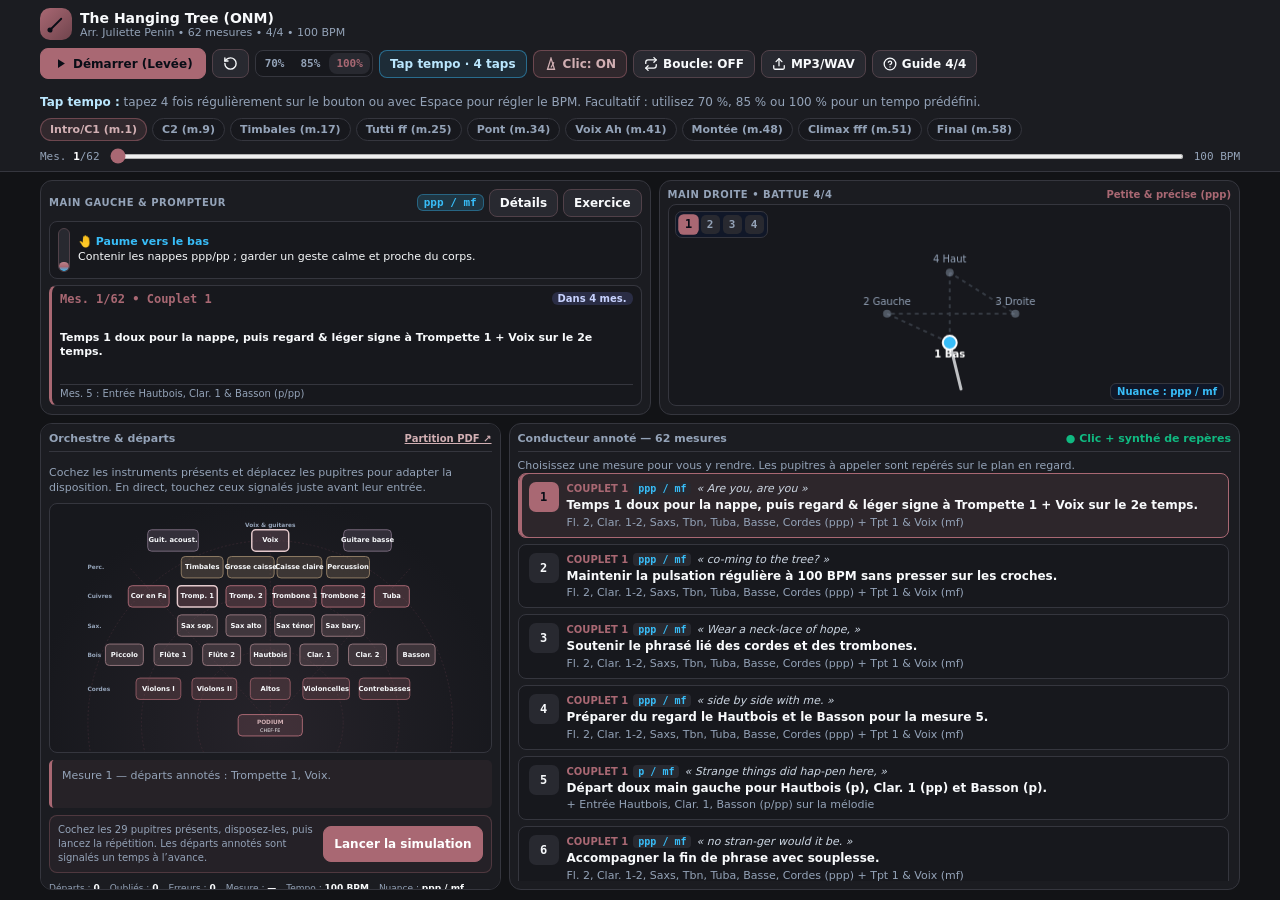
==== commit a4b4aac1: "Agent Host changes for agents/improve-orchestra-simulation-game" ====
--- a/index.html
+++ b/index.html
@@ -6,20 +6,20 @@
   <title>Studio de Direction — The Hanging Tree (ONM)</title>
   <style>
     :root {
-      --bg-app: #090d16;
-      --bg-surface: #0f172a;
-      --bg-elevated: #1e293b;
-      --bg-card: #0b1120;
-      --border-subtle: #1e293b;
-      --border-strong: #334155;
+      --bg-app: #121316;
+      --bg-surface: #1b1c21;
+      --bg-elevated: #282930;
+      --bg-card: #17181d;
+      --border-subtle: #35363e;
+      --border-strong: #514149;
       --text-main: #f8fafc;
       --text-muted: #94a3b8;
       --text-dim: #64748b;
-      --accent-amber: #f59e0b;
-      --accent-amber-soft: rgba(245, 158, 11, 0.16);
+      --accent-amber: #a96873;
+      --accent-amber-soft: rgba(169, 105, 115, 0.16);
       --accent-sky: #38bdf8;
       --accent-emerald: #10b981;
-      --accent-rose: #f43f5e;
+      --accent-rose: #bd828b;
       --accent-indigo: #818cf8;
       --radius-sm: 8px;
       --radius-md: 12px;
@@ -116,7 +116,7 @@
       width: 32px;
       height: 32px;
       border-radius: 10px;
-      background: linear-gradient(135deg, #f59e0b, #ea580c);
+      background: linear-gradient(135deg, #a96873, #70444d);
       color: #090d16;
       display: flex;
       align-items: center;
@@ -155,7 +155,7 @@
     }
 
     .btn-play:hover {
-      background-color: #fbbf24;
+      background-color: #b9858c;
     }
 
     .speed-group {
@@ -202,9 +202,9 @@
     .tempo-help strong { color: #bae6fd; }
 
     .btn-toggle-on {
-      border-color: rgba(245, 158, 11, 0.5);
-      background-color: rgba(245, 158, 11, 0.14);
-      color: #fcd34d;
+      border-color: rgba(169, 105, 115, 0.5);
+      background-color: rgba(169, 105, 115, 0.14);
+      color: #d1afb3;
     }
 
     .btn-loop-on {
@@ -238,8 +238,8 @@
 
     .pill-btn.active {
       background-color: var(--accent-amber-soft);
-      border-color: rgba(245, 158, 11, 0.5);
-      color: #fcd34d;
+      border-color: rgba(169, 105, 115, 0.5);
+      color: #d1afb3;
     }
 
     .scrubber-row {
@@ -450,7 +450,7 @@
       left: 0;
       right: 0;
       height: 25%;
-      background: linear-gradient(to top, #38bdf8, #f59e0b, #f43f5e);
+      background: linear-gradient(to top, #38bdf8, #a96873, #bd828b);
       border-radius: 999px;
       transition: height 0.18s ease-out;
     }
@@ -564,6 +564,7 @@
       padding: 4px 12px 10px 12px;
       display: flex;
       flex-direction: column;
+      overflow: hidden;
     }
 
     .score-card {
@@ -622,7 +623,7 @@
 
     .measure-row.active-measure {
       border-color: var(--accent-amber);
-      background-color: rgba(245, 158, 11, 0.12);
+      background-color: rgba(169, 105, 115, 0.12);
       box-shadow: inset 3px 0 0 var(--accent-amber);
     }
 
@@ -780,7 +781,7 @@
       height: 100%;
       width: 25%;
       border-radius: inherit;
-      background: linear-gradient(90deg, #38bdf8, #f59e0b, #f43f5e);
+      background: linear-gradient(90deg, #38bdf8, #a96873, #bd828b);
       transition: width 0.2s ease;
     }
 
@@ -824,7 +825,7 @@
     }
 
     .detail-cue strong {
-      color: #fcd34d;
+      color: #d1afb3;
       font-size: 12px;
     }
 
@@ -900,7 +901,7 @@
     }
 
     .exercise-tap-btn.active {
-      box-shadow: 0 0 0 4px rgba(245, 158, 11, 0.2);
+      box-shadow: 0 0 0 4px rgba(169, 105, 115, 0.2);
     }
 
     .exercise-tap-btn.on-time {
@@ -1063,6 +1064,203 @@
       z-index: 60;
       box-shadow: 0 10px 25px rgba(0, 0, 0, 0.5);
       pointer-events: none;
+    }
+
+    .rehearsal-grid {
+      max-width: 1200px;
+      width: 100%;
+      min-height: 0;
+      flex: 1;
+      margin: 0 auto;
+      display: grid;
+      grid-template-columns: minmax(300px, .85fr) minmax(0, 1.35fr);
+      gap: 8px;
+    }
+
+    .orchestra-panel,
+    .conductor-card {
+      min-width: 0;
+      overflow: hidden;
+    }
+
+    .orchestra-panel {
+      overflow-y: auto;
+      gap: 7px;
+    }
+
+    .orchestra-help,
+    .conductor-help {
+      color: var(--text-muted);
+      font-size: 11px;
+      line-height: 1.4;
+      margin: 0;
+    }
+
+    .simulation-toolbar {
+      display: flex;
+      flex-wrap: wrap;
+      align-items: center;
+      justify-content: space-between;
+      gap: 8px;
+      padding: 7px 8px;
+      border: 1px solid rgba(169, 105, 115, 0.32);
+      border-radius: var(--radius-sm);
+      background: rgba(169, 105, 115, 0.08);
+    }
+
+    .simulation-toolbar p {
+      color: var(--text-muted);
+      font-size: 10px;
+      line-height: 1.4;
+      margin: 0;
+      flex: 1 1 180px;
+    }
+
+    .simulation-start-btn {
+      background: var(--accent-amber);
+      border-color: var(--accent-amber);
+      color: #fff;
+      min-height: 36px;
+    }
+
+    .orchestra-group-list {
+      display: grid;
+      grid-template-columns: repeat(2, minmax(0, 1fr));
+      gap: 2px 6px;
+      max-height: 116px;
+      overflow-y: auto;
+      padding-top: 5px;
+    }
+
+    .orchestra-group-toggle {
+      display: flex;
+      align-items: center;
+      gap: 5px;
+      min-width: 0;
+      color: var(--text-muted);
+      font-size: 10px;
+    }
+
+    .orchestra-group-toggle label { flex: 0 0 16px; display: grid; place-items: center; cursor: pointer; }
+    .orchestra-group-toggle input { accent-color: var(--accent-amber); }
+    .orchestra-group-toggle button {
+      flex: 1;
+      min-width: 0;
+      min-height: 40px;
+      padding: 4px 6px;
+      font-size: 10px;
+    }
+
+    .orchestra-roster {
+      border-top: 1px solid var(--border-subtle);
+      padding-top: 5px;
+      color: var(--text-muted);
+      font-size: 10px;
+    }
+
+    .orchestra-roster summary { cursor: pointer; font-weight: 700; }
+
+    .orchestra-svg {
+      width: 100%;
+      height: auto;
+      max-height: 250px;
+      border: 1px solid var(--border-subtle);
+      border-radius: 8px;
+      background: radial-gradient(circle at 50% 92%, #26232a 0%, #17181d 75%);
+      touch-action: none;
+      flex-shrink: 0;
+    }
+
+    .desk-node { cursor: grab; }
+    .desk-node:active { cursor: grabbing; }
+    .desk-node:focus-visible rect { stroke: #fff; stroke-width: 3; }
+    .desk-node.is-absent { opacity: .2; cursor: default; }
+    .desk-node.is-score-cue rect {
+      stroke: #e4c9cc;
+      stroke-width: 3;
+    }
+
+    .desk-node.is-cued rect {
+      stroke: #e4c9cc;
+      stroke-width: 4;
+      filter: drop-shadow(0 0 7px rgba(169, 105, 115, .65));
+    }
+    .desk-node rect { transition: fill-opacity .15s, stroke-width .15s; }
+    .desk-node text { pointer-events: none; user-select: none; }
+
+    .orchestra-info {
+      min-height: 48px;
+      border-left: 3px solid var(--accent-amber);
+      border-radius: 5px;
+      padding: 8px 10px;
+      background: rgba(169, 105, 115, .08);
+      color: var(--text-muted);
+      font-size: 11px;
+      line-height: 1.45;
+    }
+
+    .orchestra-info strong { color: #d1afb3; }
+
+    .simulation-stats {
+      display: flex;
+      flex-wrap: wrap;
+      gap: 5px 10px;
+      padding-top: 3px;
+      color: var(--text-muted);
+      font-size: 9px;
+    }
+
+    .simulation-stats strong { color: var(--text-main); }
+
+    .audio-reference {
+      display: grid;
+      grid-template-columns: minmax(0, 1fr) auto;
+      align-items: center;
+      gap: 3px 8px;
+      border-top: 1px solid var(--border-subtle);
+      padding-top: 5px;
+    }
+
+    .audio-reference a,
+    .source-link {
+      color: #d1afb3;
+      font-size: 10px;
+      font-weight: 700;
+    }
+
+    .audio-reference p {
+      grid-column: 1;
+      color: var(--text-dim);
+      font-size: 9px;
+      line-height: 1.35;
+      margin: 0;
+    }
+
+    .audio-reference button {
+      grid-column: 2;
+      grid-row: 1 / span 2;
+      min-height: 36px;
+      font-size: 10px;
+    }
+
+    @media (max-width: 760px) {
+      .score-section {
+        overflow-y: auto;
+      }
+
+      .rehearsal-grid {
+        display: flex;
+        flex: 0 0 auto;
+        flex-direction: column;
+      }
+
+      .orchestra-panel,
+      .conductor-card {
+        flex: 0 0 320px;
+        min-height: 320px;
+      }
+
+      .orchestra-svg { max-height: 210px; }
     }
   </style>
 </head>
@@ -1173,7 +1371,7 @@
       <div class="panel-card">
         <div class="panel-header">
           <span class="panel-label">Main Droite • Battue 4/4</span>
-          <span id="rightHandMode" style="font-size:10px; font-weight:700; color:#f59e0b;">Petite & précise</span>
+          <span id="rightHandMode" style="font-size:10px; font-weight:700; color:#a96873;">Petite & précise</span>
         </div>
         <div class="canvas-box" id="canvasBox">
           <div class="beat-pills">
@@ -1187,7 +1385,7 @@
 
           <!-- Overlay Levée / Préparation (4 temps avant m.1) -->
           <div id="countInOverlay" class="countin-overlay hidden">
-            <span style="font-size:10px; font-weight:800; text-transform:uppercase; color:#f59e0b;">Levée de préparation</span>
+            <span style="font-size:10px; font-weight:800; text-transform:uppercase; color:#a96873;">Levée de préparation</span>
             <div class="countin-num" id="countInNum">1</div>
             <span id="countInHint" style="font-size:11px; color:#e2e8f0;">Temps 4 = Respirez et levez la main !</span>
           </div>
@@ -1242,12 +1440,68 @@
        ZONE 3 : CONDUCTEUR ANNOTÉ (DÉFILEMENT ISOLÉ)
        ===================================================================== -->
   <section class="score-section">
-    <div class="score-card">
-      <div class="score-header">
-        <strong>Conducteur Annoté — 62 Mesures (Cliquez sur une mesure pour y aller)</strong>
-        <span id="audioModeStatus" style="color:#10b981; font-weight:700;">● Synthé Orchestral ONM</span>
+    <div class="rehearsal-grid">
+      <aside class="score-card orchestra-panel">
+        <div class="score-header">
+          <strong>Orchestre & départs</strong>
+          <a class="source-link" href="https://drive.google.com/file/d/1L3KpcF_tF96cqktVMI78gtgKVVE-FxXz/view?usp=sharing" target="_blank" rel="noopener noreferrer">Partition PDF ↗</a>
+        </div>
+        <p class="orchestra-help">Cochez les instruments présents et déplacez les pupitres pour adapter la disposition. En direct, touchez ceux signalés juste avant leur entrée.</p>
+        <svg id="orchestraSvg" class="orchestra-svg" viewBox="0 0 800 510" role="img" aria-label="Plan de l’orchestre vu depuis le podium">
+          <g stroke="#49303a" stroke-width="1" stroke-dasharray="4 4" fill="none">
+            <path d="M 400 450 L 110 130" />
+            <path d="M 400 450 L 400 60" />
+            <path d="M 400 450 L 690 130" />
+            <circle cx="400" cy="450" r="150" />
+            <circle cx="400" cy="450" r="265" />
+            <circle cx="400" cy="450" r="375" />
+          </g>
+              <g fill="#94a3b8" font-size="12" font-weight="bold">
+                <text x="400" y="48" text-anchor="middle">Voix & guitares</text>
+                <text x="24" y="134">Perc.</text>
+                <text x="24" y="194">Cuivres</text>
+                <text x="24" y="254">Sax.</text>
+                <text x="24" y="314">Bois</text>
+                <text x="24" y="384">Cordes</text>
+              </g>
+          <g id="orchestraDesksLayer"></g>
+          <g transform="translate(400, 455)">
+            <rect x="-66" y="-22" width="132" height="44" rx="8" fill="#a96873" fill-opacity=".2" stroke="#a96873" stroke-width="2" />
+            <text x="0" y="-2" fill="#d1afb3" font-size="12" font-weight="bold" text-anchor="middle">PODIUM</text>
+            <text x="0" y="13" fill="#f8fafc" font-size="10" text-anchor="middle">CHEF·FE</text>
+          </g>
+        </svg>
+        <div id="orchestraInfo" class="orchestra-info" aria-live="polite">La carte des entrées suit la mesure active du conducteur. Les pupitres concernés s’illuminent à l’approche d’un départ.</div>
+        <div class="simulation-toolbar">
+          <p id="simulationInstructions">Lancez une répétition pour vous entraîner aux entrées signalées. Le tempo, les nuances et la partition restent visibles à côté.</p>
+          <button id="startSimulationBtn" class="simulation-start-btn">Lancer la répétition</button>
+        </div>
+        <div class="simulation-stats" aria-live="polite">
+          <span>Départs : <strong id="simulationHits">0</strong></span>
+          <span>Oubliés : <strong id="simulationMisses">0</strong></span>
+          <span>Erreurs : <strong id="simulationErrors">0</strong></span>
+          <span>Mesure : <strong id="simulationMeasure">—</strong></span>
+          <span>Tempo : <strong id="simulationTempo">100 BPM</strong></span>
+          <span>Nuance : <strong id="simulationDynamic">ppp / mf</strong></span>
+        </div>
+        <details class="orchestra-roster" open>
+          <summary>Effectif • cochez les pupitres absents</summary>
+          <div id="orchestraGroupList" class="orchestra-group-list"></div>
+        </details>
+        <div class="audio-reference">
+          <a href="https://drive.google.com/uc?export=download&id=11zXnqzXyFb5kRrhbbxSbqv2-OLB6wqT0" target="_blank" rel="noopener noreferrer">Télécharger l’enregistrement ONM (MP3) ↗</a>
+          <p>Pour l’entendre synchronisé, téléchargez-le puis chargez-le avec <strong>MP3/WAV</strong>. Le synthétiseur et le métronome intégrés fonctionnent sans ce fichier.</p>
+          <button id="audioTestBtn" type="button">Tester le son</button>
+        </div>
+      </aside>
+      <div class="score-card conductor-card">
+        <div class="score-header">
+          <strong>Conducteur annoté — 62 mesures</strong>
+          <span id="audioModeStatus" style="color:#10b981; font-weight:700;">● Clic + synthé de repères</span>
+        </div>
+        <p class="conductor-help">Choisissez une mesure pour vous y rendre. Les pupitres à appeler sont repérés sur le plan en regard.</p>
+        <div id="scoreListContainer"></div>
       </div>
-      <div id="scoreListContainer"></div>
     </div>
   </section>
 
@@ -1257,7 +1511,7 @@
   <div id="guideModal" class="modal-backdrop hidden">
     <div class="modal-box">
       <div class="modal-header">
-        <strong style="font-size:14px; color:#f59e0b;">Guide de la battue à 4 temps (Chironomie)</strong>
+        <strong style="font-size:14px; color:#a96873;">Guide de la battue à 4 temps (Chironomie)</strong>
         <button id="closeGuideBtn">Fermer ✕</button>
       </div>
       <div class="guide-grid">
@@ -1292,7 +1546,7 @@
   <div id="detailModal" class="modal-backdrop hidden">
     <div class="modal-box detail-modal-box">
       <div class="modal-header">
-        <strong style="font-size:14px; color:#f59e0b;">Vue détaillée — Nuances & départs</strong>
+        <strong style="font-size:14px; color:#a96873;">Vue détaillée — Nuances & départs</strong>
         <button id="closeDetailBtn">Fermer ✕</button>
       </div>
       <div class="detail-grid">
@@ -1349,7 +1603,7 @@
   <div id="exerciseModal" class="modal-backdrop hidden">
     <div class="modal-box exercise-modal-box">
       <div class="modal-header">
-        <strong style="font-size:14px; color:#f59e0b;">Mode exercice — Précision du geste</strong>
+        <strong style="font-size:14px; color:#a96873;">Mode exercice — Précision du geste</strong>
         <button id="closeExerciseBtn">Fermer ✕</button>
       </div>
       <div class="exercise-hero">
@@ -1642,6 +1896,56 @@
 
     const SCORE_DATA = buildMeasureData();
 
+    const ORCHESTRA_GROUPS = [
+      { id: "violin1", name: "Violons 1", label: "Violons I", family: "Cordes", color: "#8f5963", x: 170, y: 380, w: 92 },
+      { id: "violin2", name: "Violons 2", label: "Violons II", family: "Cordes", color: "#8f5963", x: 285, y: 380, w: 92 },
+      { id: "viola", name: "Altos", label: "Altos", family: "Cordes", color: "#8f5963", x: 400, y: 380, w: 82 },
+      { id: "cello", name: "Violoncelles", label: "Violoncelles", family: "Cordes", color: "#8f5963", x: 515, y: 380, w: 96 },
+      { id: "contrabass", name: "Contrebasses", label: "Contrebasses", family: "Cordes", color: "#8f5963", x: 635, y: 380, w: 104 },
+      { id: "piccolo", name: "Piccolo", label: "Piccolo", family: "Bois", color: "#92747b", x: 100, y: 310, w: 78 },
+      { id: "flute1", name: "Flûte 1", label: "Flûte 1", family: "Bois", color: "#92747b", x: 200, y: 310, w: 78 },
+      { id: "flute2", name: "Flûte 2", label: "Flûte 2", family: "Bois", color: "#92747b", x: 300, y: 310, w: 78 },
+      { id: "oboe", name: "Hautbois", label: "Hautbois", family: "Bois", color: "#92747b", x: 400, y: 310, w: 82 },
+      { id: "clarinet1", name: "Clarinette 1", label: "Clar. 1", family: "Bois", color: "#92747b", x: 500, y: 310, w: 78 },
+      { id: "clarinet2", name: "Clarinette 2", label: "Clar. 2", family: "Bois", color: "#92747b", x: 600, y: 310, w: 78 },
+      { id: "bassoon", name: "Basson", label: "Basson", family: "Bois", color: "#92747b", x: 700, y: 310, w: 78 },
+      { id: "saxSoprano", name: "Saxophone soprano", label: "Sax sop.", family: "Saxophones", color: "#92747b", x: 250, y: 250, w: 82 },
+      { id: "saxAlto", name: "Saxophone alto", label: "Sax alto", family: "Saxophones", color: "#92747b", x: 350, y: 250, w: 82 },
+      { id: "saxTenor", name: "Saxophone ténor", label: "Sax ténor", family: "Saxophones", color: "#92747b", x: 450, y: 250, w: 82 },
+      { id: "saxBaritone", name: "Saxophone baryton", label: "Sax bary.", family: "Saxophones", color: "#92747b", x: 550, y: 250, w: 88 },
+      { id: "horn", name: "Cor en Fa", label: "Cor en Fa", family: "Cuivres", color: "#a96873", x: 150, y: 190, w: 84 },
+      { id: "trumpet1", name: "Trompette 1", label: "Tromp. 1", family: "Cuivres", color: "#a96873", x: 250, y: 190, w: 82 },
+      { id: "trumpet2", name: "Trompette 2", label: "Tromp. 2", family: "Cuivres", color: "#a96873", x: 350, y: 190, w: 82 },
+      { id: "trombone1", name: "Trombone 1", label: "Trombone 1", family: "Cuivres", color: "#a96873", x: 450, y: 190, w: 88 },
+      { id: "trombone2", name: "Trombone 2", label: "Trombone 2", family: "Cuivres", color: "#a96873", x: 550, y: 190, w: 88 },
+      { id: "tuba", name: "Tuba", label: "Tuba", family: "Cuivres", color: "#a96873", x: 650, y: 190, w: 72 },
+      { id: "timpani", name: "Timbales", label: "Timbales", family: "Percussions", color: "#907c65", x: 260, y: 130, w: 86 },
+      { id: "bassDrum", name: "Grosse caisse", label: "Grosse caisse", family: "Percussions", color: "#907c65", x: 360, y: 130, w: 96 },
+      { id: "snare", name: "Caisse claire", label: "Caisse claire", family: "Percussions", color: "#907c65", x: 460, y: 130, w: 92 },
+      { id: "percussion", name: "Percussion", label: "Percussion", family: "Percussions", color: "#907c65", x: 560, y: 130, w: 88 },
+      { id: "acousticGuitar", name: "Guitare acoustique", label: "Guit. acoust.", family: "Guitares", color: "#786a7d", x: 200, y: 75, w: 104 },
+      { id: "voice", name: "Voix", label: "Voix", family: "Voix", color: "#9a6f80", x: 400, y: 75, w: 76 },
+      { id: "bassGuitar", name: "Guitare basse", label: "Guitare basse", family: "Guitares", color: "#786a7d", x: 600, y: 75, w: 98 }
+    ];
+
+    const SIMULATION_CUES = [
+      { measure: 1, beat: 1, groups: ["trumpet1", "voice"], label: "Entrée de la voix et de la trompette 1" },
+      { measure: 5, beat: 0, groups: ["oboe", "clarinet1", "bassoon"], label: "Entrée du hautbois, de la clarinette 1 et du basson" },
+      { measure: 9, beat: 0, groups: ["bassGuitar"], label: "Entrée de la guitare basse" },
+      { measure: 13, beat: 0, groups: ["flute1", "oboe"], label: "Entrée de la flûte 1 et relais du hautbois" },
+      { measure: 17, beat: 1, groups: ["timpani", "bassDrum"], label: "Attaque des timbales et de la grosse caisse après le point d’orgue" },
+      { measure: 18, beat: 0, groups: ["piccolo", "horn", "trumpet2", "saxSoprano", "saxTenor"], label: "Entrées du piccolo, des cors, de la trompette 2 et des saxophones" },
+      { measure: 25, beat: 0, groups: ["timpani", "percussion"], label: "Lancer le roulement des timbales et des percussions" },
+      { measure: 26, beat: 0, groups: ["voice", "bassDrum", "snare"], label: "Impact tutti : voix, grosse caisse et caisse claire" },
+      { measure: 34, beat: 0, groups: ["piccolo", "flute1", "saxSoprano"], label: "Lancer le thème instrumental" },
+      { measure: 38, beat: 0, groups: ["snare", "bassDrum"], label: "Accents de caisse claire et de grosse caisse" },
+      { measure: 41, beat: 1, groups: ["voice", "flute2", "piccolo"], label: "Entrée de la voix « Ah », des flûtes et du piccolo" },
+      { measure: 48, beat: 0, groups: ["timpani", "bassDrum", "snare"], label: "Départ du roulement pendant la retombée piano" },
+      { measure: 51, beat: 0, groups: ["voice", "snare", "bassDrum"], label: "Explosion du climax et attaque des percussions" },
+      { measure: 58, beat: 0, groups: ["timpani", "snare"], label: "Péroraison et relance rythmique" },
+      { measure: 61, beat: 0, groups: ["cello", "contrabass"], label: "Accord final tenu" }
+    ];
+
     // =========================================================================
     // 2. MOTEUR AUDIO WEB AUDIO API (SYNTHÉ ORCHESTRAL + MÉTRONOME + MP3)
     // =========================================================================
@@ -1692,6 +1996,22 @@
         gain.connect(this.ctx.destination);
         osc.start(now);
         osc.stop(now + 0.065);
+      }
+
+      playTestTone() {
+        if (!this.init()) return false;
+        const now = this.ctx.currentTime;
+        const osc = this.ctx.createOscillator();
+        const gain = this.ctx.createGain();
+        osc.type = "triangle";
+        osc.frequency.setValueAtTime(880, now);
+        gain.gain.setValueAtTime(0.2, now);
+        gain.gain.exponentialRampToValueAtTime(0.001, now + 0.2);
+        osc.connect(gain);
+        gain.connect(this.ctx.destination);
+        osc.start(now);
+        osc.stop(now + 0.21);
+        return true;
       }
 
       playOrchestraBeat(measure, beatIndex, speed) {
@@ -1882,6 +2202,7 @@
     const audioSourceLabel = document.getElementById("audioSourceLabel");
     const clearMp3Btn = document.getElementById("clearMp3Btn");
     const audioModeStatus = document.getElementById("audioModeStatus");
+    const audioTestBtn = document.getElementById("audioTestBtn");
     const measureSlider = document.getElementById("measureSlider");
     const scrubberLabel = document.getElementById("scrubberLabel");
     const bpmLabel = document.getElementById("bpmLabel");
@@ -1943,6 +2264,18 @@
     const clearExerciseHistoryBtn = document.getElementById("clearExerciseHistoryBtn");
     const exerciseHistorySummary = document.getElementById("exerciseHistorySummary");
     const exerciseHistoryList = document.getElementById("exerciseHistoryList");
+    const orchestraSvg = document.getElementById("orchestraSvg");
+    const orchestraGroupList = document.getElementById("orchestraGroupList");
+    const orchestraDesksLayer = document.getElementById("orchestraDesksLayer");
+    const orchestraInfo = document.getElementById("orchestraInfo");
+    const simulationInstructions = document.getElementById("simulationInstructions");
+    const startSimulationBtn = document.getElementById("startSimulationBtn");
+    const simulationHits = document.getElementById("simulationHits");
+    const simulationMisses = document.getElementById("simulationMisses");
+    const simulationErrors = document.getElementById("simulationErrors");
+    const simulationMeasure = document.getElementById("simulationMeasure");
+    const simulationTempo = document.getElementById("simulationTempo");
+    const simulationDynamic = document.getElementById("simulationDynamic");
     const toastMsg = document.getElementById("toastMsg");
     let toastTimer = null;
     let tapTimes = [];
@@ -1958,12 +2291,312 @@
       bestStreak: 0,
       sessionSaved: false
     };
+    const simulation = {
+      active: false,
+      cueIndex: 0,
+      pendingCue: null,
+      cues: [],
+      hits: 0,
+      misses: 0,
+      errors: 0,
+      finished: false,
+      message: "La carte des entrées suit la mesure active du conducteur."
+    };
 
     function showToast(msg) {
       toastMsg.textContent = msg;
       toastMsg.classList.remove("hidden");
       clearTimeout(toastTimer);
       toastTimer = setTimeout(() => toastMsg.classList.add("hidden"), 2600);
+    }
+
+    function renderOrchestraControls() {
+      orchestraGroupList.innerHTML = "";
+      ORCHESTRA_GROUPS.forEach(group => {
+        const row = document.createElement("div");
+        row.className = "orchestra-group-toggle";
+        const label = document.createElement("label");
+        const checkbox = document.createElement("input");
+        checkbox.type = "checkbox";
+        checkbox.checked = group.active !== false;
+        checkbox.setAttribute("aria-label", `${group.name} présent`);
+        checkbox.disabled = simulation.active;
+        checkbox.addEventListener("change", () => {
+          group.active = checkbox.checked;
+          renderOrchestraDesks();
+        });
+        label.appendChild(checkbox);
+        const callButton = document.createElement("button");
+        callButton.type = "button";
+        callButton.dataset.groupId = group.id;
+        callButton.textContent = group.name;
+        callButton.setAttribute("aria-label", `Donner le départ à ${group.name}`);
+        callButton.disabled = group.active === false;
+        callButton.addEventListener("click", () => handleOrchestraGroupTap(group));
+        row.append(label, callButton);
+        orchestraGroupList.appendChild(row);
+      });
+    }
+
+    function getOrchestraGroup(groupId) {
+      return ORCHESTRA_GROUPS.find(group => group.id === groupId);
+    }
+
+    function getGroupClockPosition(group) {
+      const degrees = (Math.atan2(group.x - 400, 455 - group.y) * 180 / Math.PI + 360) % 360;
+      const halfHours = Math.round(degrees / 15) % 24;
+      const hour = Math.floor(halfHours / 2) || 12;
+      return `${hour} h${halfHours % 2 ? " 30" : ""}`;
+    }
+
+    function renderOrchestraDesks() {
+      orchestraDesksLayer.innerHTML = "";
+      ORCHESTRA_GROUPS.forEach(group => {
+        const desk = document.createElementNS("http://www.w3.org/2000/svg", "g");
+        desk.setAttribute("class", `desk-node${group.active === false ? " is-absent" : ""}`);
+        desk.setAttribute("transform", `translate(${group.x}, ${group.y}) rotate(${group.angle || 0})`);
+        desk.setAttribute("tabindex", group.active === false ? "-1" : "0");
+        desk.setAttribute("role", "button");
+        desk.setAttribute("aria-label", `${group.name}, ${group.active === false ? "absent" : `présent, ${getGroupClockPosition(group)}`}`);
+        desk.dataset.groupId = group.id;
+
+        const rect = document.createElementNS("http://www.w3.org/2000/svg", "rect");
+        rect.setAttribute("x", -group.w / 2);
+        rect.setAttribute("y", -22);
+        rect.setAttribute("width", group.w);
+        rect.setAttribute("height", 44);
+        rect.setAttribute("rx", 8);
+        rect.setAttribute("fill", group.color);
+        rect.setAttribute("fill-opacity", ".28");
+        rect.setAttribute("stroke", group.color);
+        rect.setAttribute("stroke-width", "2");
+
+        const text = document.createElementNS("http://www.w3.org/2000/svg", "text");
+        text.setAttribute("x", 0);
+        text.setAttribute("y", 4);
+        text.setAttribute("fill", "#f8fafc");
+        text.setAttribute("font-size", "14");
+        text.setAttribute("font-weight", "700");
+        text.setAttribute("text-anchor", "middle");
+        text.textContent = group.label;
+        desk.append(rect, text);
+
+        let drag = null;
+        desk.addEventListener("pointerdown", event => {
+          if (group.active === false || simulation.active) return;
+          event.preventDefault();
+          drag = {
+            pointerId: event.pointerId,
+            startX: event.clientX,
+            startY: event.clientY,
+            originX: group.x,
+            originY: group.y,
+            moved: false
+          };
+          desk.setPointerCapture(event.pointerId);
+        });
+        desk.addEventListener("pointermove", event => {
+          if (!drag || drag.pointerId !== event.pointerId) return;
+          const bounds = orchestraSvg.getBoundingClientRect();
+          const dx = (event.clientX - drag.startX) * 800 / bounds.width;
+          const dy = (event.clientY - drag.startY) * 510 / bounds.height;
+          if (Math.abs(dx) + Math.abs(dy) > 4) drag.moved = true;
+          if (drag.moved) {
+            group.x = Math.max(75, Math.min(725, drag.originX + dx));
+            group.y = Math.max(80, Math.min(410, drag.originY + dy));
+            desk.setAttribute("transform", `translate(${group.x}, ${group.y}) rotate(${group.angle || 0})`);
+          }
+        });
+        desk.addEventListener("pointerup", event => {
+          if (!drag) {
+            if (simulation.active) handleOrchestraGroupTap(group);
+            return;
+          }
+          if (drag.pointerId !== event.pointerId) return;
+          const moved = drag.moved;
+          drag = null;
+          if (moved) {
+            desk.setAttribute("aria-label", `${group.name}, présent, ${getGroupClockPosition(group)}`);
+            simulation.message = `${group.name} placé·e vers ${getGroupClockPosition(group)}.`;
+            updateSimulationUI();
+          } else {
+            handleOrchestraGroupTap(group);
+          }
+        });
+        desk.addEventListener("pointercancel", () => { drag = null; });
+        desk.addEventListener("click", event => {
+          if (event.detail === 0 && group.active !== false) handleOrchestraGroupTap(group);
+        });
+        desk.addEventListener("keydown", event => {
+          if (group.active !== false && (event.key === "Enter" || event.key === " ")) {
+            event.preventDefault();
+            handleOrchestraGroupTap(group);
+          }
+        });
+        orchestraDesksLayer.appendChild(desk);
+      });
+      updateSimulationUI();
+    }
+
+    function updateSimulationUI(message) {
+      if (message) simulation.message = message;
+      simulationHits.textContent = simulation.hits;
+      simulationMisses.textContent = simulation.misses;
+      simulationErrors.textContent = simulation.errors;
+      simulationMeasure.textContent = simulation.active
+        ? `M. ${state.currentMeasure} • ${state.currentBeat + 1}/4`
+        : "—";
+      simulationTempo.textContent = `${Math.round(state.bpm * state.speed)} BPM`;
+      simulationDynamic.textContent = SCORE_DATA[state.currentMeasure - 1].dyn;
+      startSimulationBtn.textContent = simulation.active ? "Arrêter la simulation" : "Lancer la simulation";
+      simulationInstructions.textContent = simulation.active
+        ? "Touchez chaque pupitre encadré avant son entrée. Les instruments déclarés absents sont exclus du score."
+        : "Cochez les 29 pupitres présents, disposez-les, puis lancez la répétition. Les départs annotés sont signalés un temps à l’avance.";
+
+      orchestraDesksLayer.querySelectorAll(".desk-node").forEach(desk => {
+        const cuePending = simulation.pendingCue;
+        const group = getOrchestraGroup(desk.dataset.groupId);
+        const cueAtMeasure = SIMULATION_CUES.some(cue =>
+          cue.measure === state.currentMeasure && cue.groups.includes(desk.dataset.groupId)
+        );
+        desk.classList.toggle("is-score-cue", !simulation.active && cueAtMeasure && group.active !== false);
+        desk.classList.toggle("is-cued", Boolean(cuePending && cuePending.groups.includes(desk.dataset.groupId) && !cuePending.hitGroups.includes(desk.dataset.groupId)));
+      });
+
+      if (simulation.active && simulation.pendingCue) {
+        const cue = simulation.pendingCue;
+        const remaining = cue.groups
+          .filter(groupId => !cue.hitGroups.includes(groupId))
+          .map(groupId => getOrchestraGroup(groupId).name);
+        const prompt = `${cue.label} — départ : ${remaining.join(", ")}.`;
+        orchestraInfo.textContent = simulation.message.startsWith("Trop tôt")
+          ? `${simulation.message} ${prompt}`
+          : prompt;
+      } else {
+        const cuesAtMeasure = SIMULATION_CUES.filter(cue => cue.measure === state.currentMeasure);
+        if (!simulation.active && !simulation.finished && cuesAtMeasure.length) {
+          const cueNames = [...new Set(cuesAtMeasure.flatMap(cue => cue.groups
+            .filter(groupId => getOrchestraGroup(groupId).active !== false)
+            .map(groupId => getOrchestraGroup(groupId).name)))];
+          orchestraInfo.textContent = cueNames.length
+            ? `Mesure ${state.currentMeasure} — départ${cueNames.length > 1 ? "s" : ""} annoté${cueNames.length > 1 ? "s" : ""} : ${cueNames.join(", ")}.`
+            : `Mesure ${state.currentMeasure} — les pupitres concernés sont déclarés absents.`;
+        } else if (!simulation.active && !simulation.finished) {
+          orchestraInfo.textContent = `Mesure ${state.currentMeasure} — ${simulation.message}`;
+        } else {
+          orchestraInfo.textContent = simulation.message;
+        }
+      }
+
+      orchestraGroupList.querySelectorAll("input").forEach(input => { input.disabled = simulation.active; });
+      orchestraGroupList.querySelectorAll("button").forEach(button => {
+        button.disabled = getOrchestraGroup(button.dataset.groupId).active === false;
+      });
+    }
+
+    function updateSimulationPosition() {
+      if (!simulation.active || state.isCountIn) {
+        updateSimulationUI();
+        return;
+      }
+      const rank = (state.currentMeasure - 1) * 4 + state.currentBeat;
+
+      if (simulation.pendingCue && rank >= simulation.pendingCue.rank) {
+        const missed = simulation.pendingCue.groups.length - simulation.pendingCue.hitGroups.length;
+        simulation.misses += missed;
+        simulation.message = missed
+          ? `Trop tard pour « ${simulation.pendingCue.label} » : ${missed} départ${missed > 1 ? "s" : ""} oublié${missed > 1 ? "s" : ""}.`
+          : `Départ donné : ${simulation.pendingCue.label}.`;
+        simulation.pendingCue = null;
+        simulation.cueIndex++;
+      }
+
+      const cue = simulation.cues[simulation.cueIndex];
+      if (!simulation.pendingCue && cue && rank === (cue.measure - 1) * 4 + cue.beat - 1) {
+        simulation.pendingCue = {
+          ...cue,
+          rank: (cue.measure - 1) * 4 + cue.beat,
+          hitGroups: []
+        };
+        simulation.message = `Préparez le départ : ${cue.label}.`;
+      }
+      updateSimulationUI();
+    }
+
+    function handleOrchestraGroupTap(group) {
+      if (group.active === false) return;
+      if (!simulation.active) {
+        orchestraInfo.textContent = `${group.name} • ${group.family} • ${getGroupClockPosition(group)}. Faites glisser ce pupitre pour modifier son placement.`;
+        return;
+      }
+
+      const pending = simulation.pendingCue;
+      if (!pending || !pending.groups.includes(group.id) || pending.hitGroups.includes(group.id)) {
+        simulation.errors++;
+        simulation.message = pending
+          ? `Trop tôt : le départ attendu concerne ${pending.groups.map(id => getOrchestraGroup(id).name).join(", ")}.`
+          : "Aucun départ à donner maintenant : restez attentif·ve au conducteur.";
+        updateSimulationUI();
+        return;
+      }
+
+      pending.hitGroups.push(group.id);
+      simulation.hits++;
+      if (pending.hitGroups.length === pending.groups.length) {
+        simulation.message = `Départ donné à temps : ${pending.label}.`;
+        simulation.pendingCue = null;
+        simulation.cueIndex++;
+      }
+      updateSimulationUI();
+    }
+
+    function finishSimulation(message) {
+      if (!simulation.active) return;
+      simulation.active = false;
+      simulation.finished = true;
+      simulation.pendingCue = null;
+      const expected = simulation.cues.reduce((total, cue) => total + cue.groups.length, 0);
+      const accuracy = expected ? Math.round(simulation.hits / expected * 100) : 0;
+      simulation.message = `${message} Réussite : ${simulation.hits}/${expected} départs (${accuracy} %), ${simulation.misses} oubliés et ${simulation.errors} erreurs.`;
+      renderOrchestraControls();
+      updateSimulationUI();
+    }
+
+    function startOrStopSimulation() {
+      if (simulation.active) {
+        finishSimulation("Simulation arrêtée.");
+        pausePlayback();
+        return;
+      }
+
+      if (!ORCHESTRA_GROUPS.some(group => group.active !== false)) {
+        showToast("Sélectionnez au moins un pupitre présent.");
+        return;
+      }
+
+      const cues = SIMULATION_CUES
+        .map(cue => ({ ...cue, groups: cue.groups.filter(groupId => getOrchestraGroup(groupId).active !== false) }))
+        .filter(cue => cue.groups.length > 0);
+      if (!cues.length) {
+        showToast("Aucun départ annoté ne concerne les pupitres présents.");
+        return;
+      }
+
+      if (state.isPlaying) pausePlayback();
+      simulation.active = true;
+      simulation.finished = false;
+      simulation.cueIndex = 0;
+      simulation.pendingCue = null;
+      simulation.cues = cues;
+      simulation.hits = 0;
+      simulation.misses = 0;
+      simulation.errors = 0;
+      state.currentMeasure = 1;
+      state.currentBeat = 0;
+      state.beatProgress = 0;
+      renderOrchestraControls();
+      updateSimulationUI("Répétition prête : préparez le premier départ.");
+      startPlayback();
     }
 
     function registerTapTempo() {
@@ -2254,6 +2887,7 @@
     function updateUI(autoScroll = true) {
       const m = state.currentMeasure;
       const mInfo = SCORE_DATA[m - 1];
+      updateSimulationPosition();
 
       // Scrubber & BPM
       measureSlider.value = m;
@@ -2370,7 +3004,7 @@
       const t = state.beatProgress;
 
       // Couleur selon nuance
-      const strokeColor = amp === 1 ? "#38bdf8" : (amp === 2 ? "#34d399" : (amp === 3 ? "#f59e0b" : "#f43f5e"));
+      const strokeColor = amp === 1 ? "#38bdf8" : (amp === 2 ? "#34d399" : (amp === 3 ? "#a96873" : "#bd828b"));
 
       // Cas spécial : Tenue finale m.61-62
       if (!state.isCountIn && state.currentMeasure >= 61) {
@@ -2379,7 +3013,7 @@
         const holdY = isCut ? h * 0.30 : h * 0.45;
 
         ctx.save();
-        ctx.strokeStyle = "#f43f5e";
+        ctx.strokeStyle = "#bd828b";
         ctx.lineWidth = 3;
         ctx.beginPath();
         ctx.arc(w * 0.5, h * 0.45, 22 + Math.sin(t * Math.PI * 2) * 4, 0, Math.PI * 2);
@@ -2392,7 +3026,7 @@
 
         ctx.beginPath();
         ctx.arc(holdX, holdY, 8, 0, Math.PI * 2);
-        ctx.fillStyle = "#f59e0b";
+        ctx.fillStyle = "#a96873";
         ctx.fill();
         ctx.restore();
         return;
@@ -2499,6 +3133,10 @@
     function startPlayback() {
       // L’animation doit rester fonctionnelle même si Web Audio est bloqué
       // (webview mobile, permission audio ou navigateur non compatible).
+      if (!simulation.active) {
+        simulation.finished = false;
+        simulation.message = "La carte des entrées suit la mesure active du conducteur.";
+      }
       state.isPlaying = true;
       audioEngine.init();
       iconPlay.classList.add("hidden");
@@ -2529,17 +3167,31 @@
       updateUI(false);
     }
 
-    function resetPlayback() {
-      pausePlayback();
+    function resetPlayback(simulationEndMessage = "Simulation interrompue.") {
+      const interruptedSimulation = simulation.active;
       state.currentMeasure = 1;
       state.currentBeat = 0;
       state.beatProgress = 0;
+      finishSimulation(simulationEndMessage);
+      if (!interruptedSimulation) {
+        simulation.finished = false;
+        simulation.message = "La carte des entrées suit la mesure active du conducteur.";
+      }
+      pausePlayback();
       playBtnText.textContent = "Démarrer (Levée)";
       audioEngine.syncCustomAudio(1, state.speed, false, true);
       updateUI(true);
     }
 
     function jumpToMeasure(targetMeasure, autoStart = false) {
+      const interruptedSimulation = simulation.active;
+      if (interruptedSimulation) {
+        finishSimulation("Simulation interrompue par un déplacement dans le conducteur.");
+        pausePlayback();
+      } else {
+        simulation.finished = false;
+        simulation.message = "La carte des entrées suit la mesure active du conducteur.";
+      }
       state.currentMeasure = Math.max(1, Math.min(TOTAL_MEASURES, targetMeasure));
       state.currentBeat = 0;
       state.beatProgress = 0;
@@ -2591,6 +3243,7 @@
       if (state.isPlaying) {
         const hasCustomAudio = audioEngine.hasCustomFile && audioEngine.customAudio;
         if (hasCustomAudio && audioEngine.customAudio.ended) {
+          finishSimulation("Simulation arrêtée à la fin de l’enregistrement.");
           pausePlayback();
           showToast("Fin de l’audio personnalisé.");
         } else if (hasCustomAudio && !audioEngine.customAudio.paused && updateStateFromCustomAudio()) {
@@ -2630,7 +3283,7 @@
 
               state.currentMeasure++;
               if (state.currentMeasure > TOTAL_MEASURES) {
-                resetPlayback();
+                resetPlayback("Simulation terminée.");
                 showToast("Fin de « The Hanging Tree » (Mesure 62) !");
                 break;
               }
@@ -2653,7 +3306,7 @@
       else startPlayback();
     });
 
-    resetBtn.addEventListener("click", resetPlayback);
+    resetBtn.addEventListener("click", () => resetPlayback());
 
     tapTempoBtn.addEventListener("click", registerTapTempo);
     document.addEventListener("keydown", (event) => {
@@ -2703,8 +3356,13 @@
       audioSourceLabel.textContent = file.name.slice(0, 12) + "…";
       clearMp3Btn.classList.remove("hidden");
       audioModeStatus.textContent = "● Audio MP3/WAV local";
-      audioModeStatus.style.color = "#f59e0b";
+      audioModeStatus.style.color = "#a96873";
       showToast("Audio local chargé ! Appuyez sur Démarrer.");
+    });
+
+    audioTestBtn.addEventListener("click", () => {
+      if (audioEngine.playTestTone()) showToast("Signal test envoyé : vérifiez le volume et l’onglet.");
+      else showToast("Le navigateur ne permet pas de produire le signal audio.");
     });
 
     clearMp3Btn.addEventListener("click", () => {
@@ -2755,12 +3413,16 @@
       showToast("Historique des exercices effacé.");
     });
 
+    startSimulationBtn.addEventListener("click", startOrStopSimulation);
+
     // =========================================================================
     // 9. DÉMARRAGE AU CHARGEMENT
     // =========================================================================
     window.onload = function () {
       renderSectionPills();
       renderScoreList();
+      renderOrchestraControls();
+      renderOrchestraDesks();
       resizeCanvas();
       updateUI(false);
       requestAnimationFrame(animationLoop);
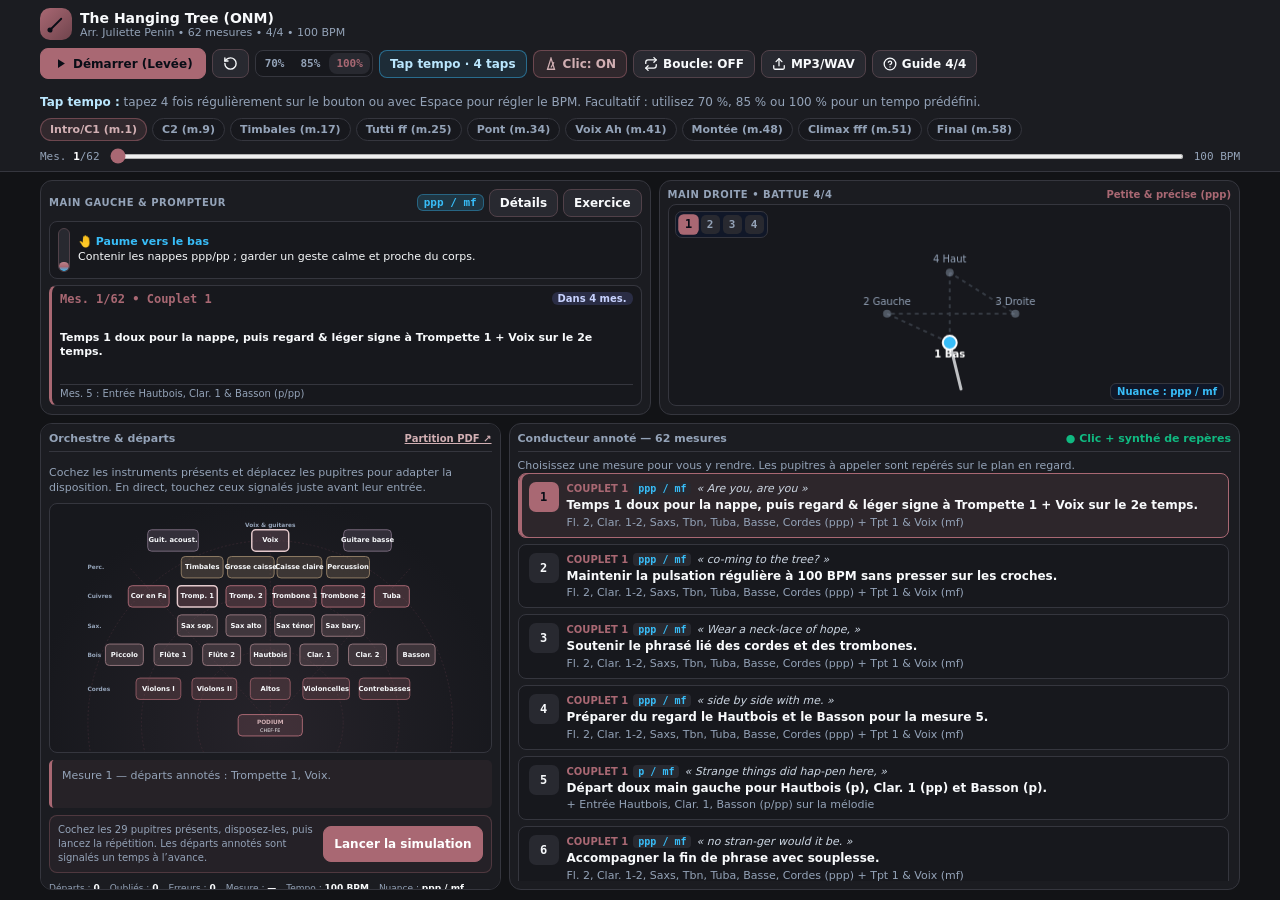
==== commit 0f1d3102: "cght mineur" ====
--- a/index.html
+++ b/index.html
@@ -491,6 +491,7 @@
       margin-top: 2px;
       display: -webkit-box;
       -webkit-line-clamp: 2;
+      line-clamp: 2;
       -webkit-box-orient: vertical;
       overflow: hidden;
     }
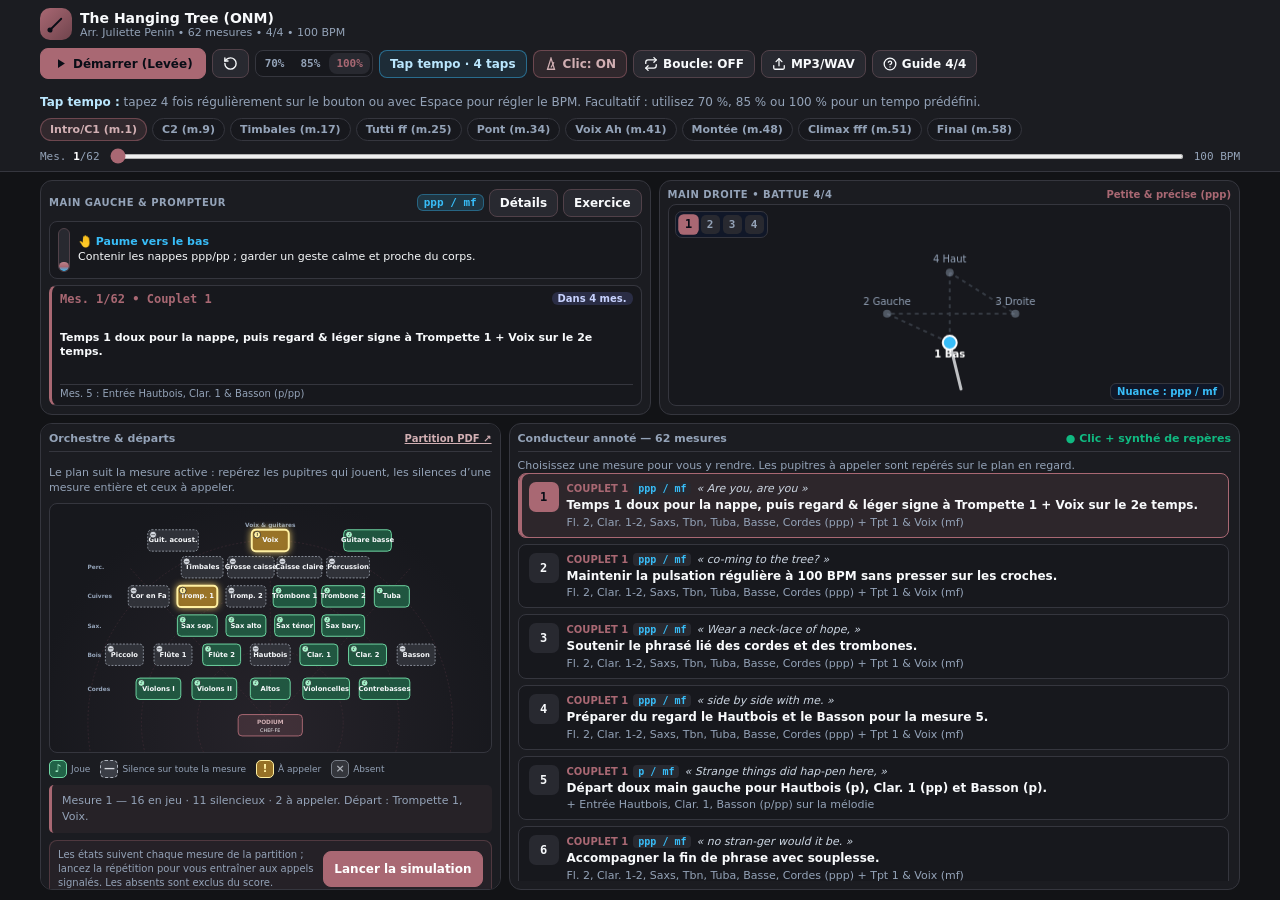
==== commit 43e07afd: "amelioration du plan avec des couleurs quand ca joue" ====
--- a/index.html
+++ b/index.html
@@ -1174,18 +1174,78 @@
 
     .desk-node { cursor: grab; }
     .desk-node:active { cursor: grabbing; }
-    .desk-node:focus-visible rect { stroke: #fff; stroke-width: 3; }
+    .desk-node:focus-visible rect { stroke: #fff; stroke-width: 4; }
     .desk-node.is-absent { opacity: .2; cursor: default; }
-    .desk-node.is-score-cue rect {
-      stroke: #e4c9cc;
-      stroke-width: 3;
+    .desk-node.is-playing rect {
+      fill: #216347;
+      fill-opacity: .82;
+      stroke: #70d7a4;
     }
 
     .desk-node.is-cued rect {
-      stroke: #e4c9cc;
+      fill: #967126;
+      fill-opacity: .96;
+      stroke: #fff0a2;
       stroke-width: 4;
-      filter: drop-shadow(0 0 7px rgba(169, 105, 115, .65));
-    }
+      filter: drop-shadow(0 0 8px rgba(255, 218, 112, .9));
+    }
+
+    .desk-node.is-silent rect {
+      fill: #3a3d45;
+      fill-opacity: .68;
+      stroke: #8a909a;
+      stroke-dasharray: 4 3;
+    }
+
+    .desk-status-icon circle { stroke: #17181d; stroke-width: 1.5; }
+    .desk-status-icon text { fill: #17181d; font-size: 9px; font-weight: 900; }
+    .desk-node.is-playing .desk-status-icon circle { fill: #a4f0c8; }
+    .desk-node.is-silent .desk-status-icon circle { fill: #d3d7de; }
+    .desk-node.is-cued .desk-status-icon circle { fill: #fff0a2; }
+
+    .orchestra-legend {
+      display: flex;
+      flex-wrap: wrap;
+      gap: 5px 10px;
+      color: var(--text-muted);
+      font-size: 9px;
+    }
+
+    .orchestra-legend span {
+      display: inline-flex;
+      align-items: center;
+      gap: 4px;
+    }
+
+    .legend-swatch {
+      width: 18px;
+      height: 18px;
+      display: inline-grid;
+      place-items: center;
+      border: 1px solid;
+      border-radius: 5px;
+      font-size: 11px;
+      font-style: normal;
+      font-weight: 800;
+      line-height: 1;
+    }
+
+    .legend-swatch.is-playing { background: #216347; border-color: #70d7a4; color: #a4f0c8; }
+    .legend-swatch.is-silent { background: #3a3d45; border: 1px dashed #aeb4be; color: #d3d7de; }
+    .legend-swatch.is-cued { background: #967126; border-color: #fff0a2; color: #fff0a2; }
+    .legend-swatch.is-absent { background: #34363c; border-color: #777d87; color: #aaaeb6; }
+
+    @media (prefers-reduced-motion: no-preference) {
+      .desk-node.is-cued rect {
+        animation: cue-glow 1.1s ease-in-out infinite alternate;
+      }
+
+      @keyframes cue-glow {
+        from { filter: drop-shadow(0 0 3px rgba(255, 218, 112, .55)); }
+        to { filter: drop-shadow(0 0 9px rgba(255, 218, 112, 1)); }
+      }
+    }
+
     .desk-node rect { transition: fill-opacity .15s, stroke-width .15s; }
     .desk-node text { pointer-events: none; user-select: none; }
 
@@ -1447,7 +1507,7 @@
           <strong>Orchestre & départs</strong>
           <a class="source-link" href="https://drive.google.com/file/d/1L3KpcF_tF96cqktVMI78gtgKVVE-FxXz/view?usp=sharing" target="_blank" rel="noopener noreferrer">Partition PDF ↗</a>
         </div>
-        <p class="orchestra-help">Cochez les instruments présents et déplacez les pupitres pour adapter la disposition. En direct, touchez ceux signalés juste avant leur entrée.</p>
+        <p class="orchestra-help">Le plan suit la mesure active : repérez les pupitres qui jouent, les silences d’une mesure entière et ceux à appeler.</p>
         <svg id="orchestraSvg" class="orchestra-svg" viewBox="0 0 800 510" role="img" aria-label="Plan de l’orchestre vu depuis le podium">
           <g stroke="#49303a" stroke-width="1" stroke-dasharray="4 4" fill="none">
             <path d="M 400 450 L 110 130" />
@@ -1472,9 +1532,15 @@
             <text x="0" y="13" fill="#f8fafc" font-size="10" text-anchor="middle">CHEF·FE</text>
           </g>
         </svg>
-        <div id="orchestraInfo" class="orchestra-info" aria-live="polite">La carte des entrées suit la mesure active du conducteur. Les pupitres concernés s’illuminent à l’approche d’un départ.</div>
+        <div class="orchestra-legend" aria-label="Légende des états des pupitres">
+          <span><i class="legend-swatch is-playing">♪</i> Joue</span>
+          <span><i class="legend-swatch is-silent">—</i> Silence sur toute la mesure</span>
+          <span><i class="legend-swatch is-cued">!</i> À appeler</span>
+          <span><i class="legend-swatch is-absent">×</i> Absent</span>
+        </div>
+        <div id="orchestraInfo" class="orchestra-info" aria-live="polite">Les états sont calculés à partir des notes et silences de chaque mesure de la partition. Un pupitre « joue » même s’il a des silences plus courts dans cette mesure.</div>
         <div class="simulation-toolbar">
-          <p id="simulationInstructions">Lancez une répétition pour vous entraîner aux entrées signalées. Le tempo, les nuances et la partition restent visibles à côté.</p>
+          <p id="simulationInstructions">Les pupitres en jeu et en silence suivent la partition mesure par mesure ; les entrées à signaler s’allument au moment de les appeler.</p>
           <button id="startSimulationBtn" class="simulation-start-btn">Lancer la répétition</button>
         </div>
         <div class="simulation-stats" aria-live="polite">
@@ -1897,55 +1963,81 @@
 
     const SCORE_DATA = buildMeasureData();
 
+    // Intervals list measures with a full-bar rest in the corresponding staff.
     const ORCHESTRA_GROUPS = [
-      { id: "violin1", name: "Violons 1", label: "Violons I", family: "Cordes", color: "#8f5963", x: 170, y: 380, w: 92 },
-      { id: "violin2", name: "Violons 2", label: "Violons II", family: "Cordes", color: "#8f5963", x: 285, y: 380, w: 92 },
-      { id: "viola", name: "Altos", label: "Altos", family: "Cordes", color: "#8f5963", x: 400, y: 380, w: 82 },
-      { id: "cello", name: "Violoncelles", label: "Violoncelles", family: "Cordes", color: "#8f5963", x: 515, y: 380, w: 96 },
-      { id: "contrabass", name: "Contrebasses", label: "Contrebasses", family: "Cordes", color: "#8f5963", x: 635, y: 380, w: 104 },
-      { id: "piccolo", name: "Piccolo", label: "Piccolo", family: "Bois", color: "#92747b", x: 100, y: 310, w: 78 },
-      { id: "flute1", name: "Flûte 1", label: "Flûte 1", family: "Bois", color: "#92747b", x: 200, y: 310, w: 78 },
-      { id: "flute2", name: "Flûte 2", label: "Flûte 2", family: "Bois", color: "#92747b", x: 300, y: 310, w: 78 },
-      { id: "oboe", name: "Hautbois", label: "Hautbois", family: "Bois", color: "#92747b", x: 400, y: 310, w: 82 },
-      { id: "clarinet1", name: "Clarinette 1", label: "Clar. 1", family: "Bois", color: "#92747b", x: 500, y: 310, w: 78 },
-      { id: "clarinet2", name: "Clarinette 2", label: "Clar. 2", family: "Bois", color: "#92747b", x: 600, y: 310, w: 78 },
-      { id: "bassoon", name: "Basson", label: "Basson", family: "Bois", color: "#92747b", x: 700, y: 310, w: 78 },
-      { id: "saxSoprano", name: "Saxophone soprano", label: "Sax sop.", family: "Saxophones", color: "#92747b", x: 250, y: 250, w: 82 },
-      { id: "saxAlto", name: "Saxophone alto", label: "Sax alto", family: "Saxophones", color: "#92747b", x: 350, y: 250, w: 82 },
-      { id: "saxTenor", name: "Saxophone ténor", label: "Sax ténor", family: "Saxophones", color: "#92747b", x: 450, y: 250, w: 82 },
-      { id: "saxBaritone", name: "Saxophone baryton", label: "Sax bary.", family: "Saxophones", color: "#92747b", x: 550, y: 250, w: 88 },
-      { id: "horn", name: "Cor en Fa", label: "Cor en Fa", family: "Cuivres", color: "#a96873", x: 150, y: 190, w: 84 },
-      { id: "trumpet1", name: "Trompette 1", label: "Tromp. 1", family: "Cuivres", color: "#a96873", x: 250, y: 190, w: 82 },
-      { id: "trumpet2", name: "Trompette 2", label: "Tromp. 2", family: "Cuivres", color: "#a96873", x: 350, y: 190, w: 82 },
-      { id: "trombone1", name: "Trombone 1", label: "Trombone 1", family: "Cuivres", color: "#a96873", x: 450, y: 190, w: 88 },
-      { id: "trombone2", name: "Trombone 2", label: "Trombone 2", family: "Cuivres", color: "#a96873", x: 550, y: 190, w: 88 },
-      { id: "tuba", name: "Tuba", label: "Tuba", family: "Cuivres", color: "#a96873", x: 650, y: 190, w: 72 },
-      { id: "timpani", name: "Timbales", label: "Timbales", family: "Percussions", color: "#907c65", x: 260, y: 130, w: 86 },
-      { id: "bassDrum", name: "Grosse caisse", label: "Grosse caisse", family: "Percussions", color: "#907c65", x: 360, y: 130, w: 96 },
-      { id: "snare", name: "Caisse claire", label: "Caisse claire", family: "Percussions", color: "#907c65", x: 460, y: 130, w: 92 },
-      { id: "percussion", name: "Percussion", label: "Percussion", family: "Percussions", color: "#907c65", x: 560, y: 130, w: 88 },
-      { id: "acousticGuitar", name: "Guitare acoustique", label: "Guit. acoust.", family: "Guitares", color: "#786a7d", x: 200, y: 75, w: 104 },
-      { id: "voice", name: "Voix", label: "Voix", family: "Voix", color: "#9a6f80", x: 400, y: 75, w: 76 },
-      { id: "bassGuitar", name: "Guitare basse", label: "Guitare basse", family: "Guitares", color: "#786a7d", x: 600, y: 75, w: 98 }
+      { id: "violin1", name: "Violons 1", label: "Violons I", family: "Cordes", color: "#8f5963", x: 170, y: 380, w: 92, rests: [] },
+      { id: "violin2", name: "Violons 2", label: "Violons II", family: "Cordes", color: "#8f5963", x: 285, y: 380, w: 92, rests: [] },
+      { id: "viola", name: "Altos", label: "Altos", family: "Cordes", color: "#8f5963", x: 400, y: 380, w: 82, rests: [] },
+      { id: "cello", name: "Violoncelles", label: "Violoncelles", family: "Cordes", color: "#8f5963", x: 515, y: 380, w: 96, rests: [] },
+      { id: "contrabass", name: "Contrebasses", label: "Contrebasses", family: "Cordes", color: "#8f5963", x: 635, y: 380, w: 104, rests: [] },
+      { id: "piccolo", name: "Piccolo", label: "Piccolo", family: "Bois", color: "#92747b", x: 100, y: 310, w: 78, rests: [[1, 17]] },
+      { id: "flute1", name: "Flûte 1", label: "Flûte 1", family: "Bois", color: "#92747b", x: 200, y: 310, w: 78, rests: [[1, 13]] },
+      { id: "flute2", name: "Flûte 2", label: "Flûte 2", family: "Bois", color: "#92747b", x: 300, y: 310, w: 78, rests: [[34, 40]] },
+      { id: "oboe", name: "Hautbois", label: "Hautbois", family: "Bois", color: "#92747b", x: 400, y: 310, w: 82, rests: [[1, 5], [10, 13]] },
+      { id: "clarinet1", name: "Clarinette 1", label: "Clar. 1", family: "Bois", color: "#92747b", x: 500, y: 310, w: 78, rests: [[2, 5], [10, 13]] },
+      { id: "clarinet2", name: "Clarinette 2", label: "Clar. 2", family: "Bois", color: "#92747b", x: 600, y: 310, w: 78, rests: [] },
+      { id: "bassoon", name: "Basson", label: "Basson", family: "Bois", color: "#92747b", x: 700, y: 310, w: 78, rests: [[1, 5], [10, 13]] },
+      { id: "saxSoprano", name: "Saxophone soprano", label: "Sax sop.", family: "Saxophones", color: "#92747b", x: 250, y: 250, w: 82, rests: [] },
+      { id: "saxAlto", name: "Saxophone alto", label: "Sax alto", family: "Saxophones", color: "#92747b", x: 350, y: 250, w: 82, rests: [] },
+      { id: "saxTenor", name: "Saxophone ténor", label: "Sax ténor", family: "Saxophones", color: "#92747b", x: 450, y: 250, w: 82, rests: [[34, 36]] },
+      { id: "saxBaritone", name: "Saxophone baryton", label: "Sax bary.", family: "Saxophones", color: "#92747b", x: 550, y: 250, w: 88, rests: [] },
+      { id: "horn", name: "Cor en Fa", label: "Cor en Fa", family: "Cuivres", color: "#a96873", x: 150, y: 190, w: 84, rests: [[1, 17]] },
+      { id: "trumpet1", name: "Trompette 1", label: "Tromp. 1", family: "Cuivres", color: "#a96873", x: 250, y: 190, w: 82, rests: [[42, 48]] },
+      { id: "trumpet2", name: "Trompette 2", label: "Tromp. 2", family: "Cuivres", color: "#a96873", x: 350, y: 190, w: 82, rests: [[1, 16]] },
+      { id: "trombone1", name: "Trombone 1", label: "Trombone 1", family: "Cuivres", color: "#a96873", x: 450, y: 190, w: 88, rests: [] },
+      { id: "trombone2", name: "Trombone 2", label: "Trombone 2", family: "Cuivres", color: "#a96873", x: 550, y: 190, w: 88, rests: [] },
+      { id: "tuba", name: "Tuba", label: "Tuba", family: "Cuivres", color: "#a96873", x: 650, y: 190, w: 72, rests: [] },
+      { id: "timpani", name: "Timbales", label: "Timbales", family: "Percussions", color: "#907c65", x: 260, y: 130, w: 86, rests: [[1, 16], [19, 24], [28, 32], [35, 36]] },
+      { id: "bassDrum", name: "Grosse caisse", label: "Grosse caisse", family: "Percussions", color: "#907c65", x: 360, y: 130, w: 96, rests: [[1, 16], [31, 37]] },
+      { id: "snare", name: "Caisse claire", label: "Caisse claire", family: "Percussions", color: "#907c65", x: 460, y: 130, w: 92, rests: [[1, 37]] },
+      { id: "percussion", name: "Percussion", label: "Percussion", family: "Percussions", color: "#907c65", x: 560, y: 130, w: 88, rests: [[1, 24], [27, 33], [37, 48], [62, 62]] },
+      { id: "acousticGuitar", name: "Guitare acoustique", label: "Guit. acoust.", family: "Guitares", color: "#786a7d", x: 200, y: 75, w: 104, rests: [[1, 33]] },
+      { id: "voice", name: "Voix", label: "Voix", family: "Voix", color: "#9a6f80", x: 400, y: 75, w: 76, rests: [[34, 40]] },
+      { id: "bassGuitar", name: "Guitare basse", label: "Guitare basse", family: "Guitares", color: "#786a7d", x: 600, y: 75, w: 98, rests: [] }
     ];
 
-    const SIMULATION_CUES = [
+    const ANNOTATED_CUES = [
       { measure: 1, beat: 1, groups: ["trumpet1", "voice"], label: "Entrée de la voix et de la trompette 1" },
-      { measure: 5, beat: 0, groups: ["oboe", "clarinet1", "bassoon"], label: "Entrée du hautbois, de la clarinette 1 et du basson" },
-      { measure: 9, beat: 0, groups: ["bassGuitar"], label: "Entrée de la guitare basse" },
-      { measure: 13, beat: 0, groups: ["flute1", "oboe"], label: "Entrée de la flûte 1 et relais du hautbois" },
       { measure: 17, beat: 1, groups: ["timpani", "bassDrum"], label: "Attaque des timbales et de la grosse caisse après le point d’orgue" },
-      { measure: 18, beat: 0, groups: ["piccolo", "horn", "trumpet2", "saxSoprano", "saxTenor"], label: "Entrées du piccolo, des cors, de la trompette 2 et des saxophones" },
-      { measure: 25, beat: 0, groups: ["timpani", "percussion"], label: "Lancer le roulement des timbales et des percussions" },
-      { measure: 26, beat: 0, groups: ["voice", "bassDrum", "snare"], label: "Impact tutti : voix, grosse caisse et caisse claire" },
-      { measure: 34, beat: 0, groups: ["piccolo", "flute1", "saxSoprano"], label: "Lancer le thème instrumental" },
-      { measure: 38, beat: 0, groups: ["snare", "bassDrum"], label: "Accents de caisse claire et de grosse caisse" },
-      { measure: 41, beat: 1, groups: ["voice", "flute2", "piccolo"], label: "Entrée de la voix « Ah », des flûtes et du piccolo" },
-      { measure: 48, beat: 0, groups: ["timpani", "bassDrum", "snare"], label: "Départ du roulement pendant la retombée piano" },
+      { measure: 26, beat: 0, groups: ["voice", "bassDrum"], label: "Impact tutti : voix et grosse caisse" },
       { measure: 51, beat: 0, groups: ["voice", "snare", "bassDrum"], label: "Explosion du climax et attaque des percussions" },
       { measure: 58, beat: 0, groups: ["timpani", "snare"], label: "Péroraison et relance rythmique" },
       { measure: 61, beat: 0, groups: ["cello", "contrabass"], label: "Accord final tenu" }
     ];
+
+    function isGroupPlayingInMeasure(group, measure) {
+      return !group.rests.some(([start, end]) => measure >= start && measure <= end);
+    }
+
+    function buildSimulationCues() {
+      const cues = [...ANNOTATED_CUES];
+      const explicitlyCalled = new Set(ANNOTATED_CUES.flatMap(cue =>
+        cue.groups.map(groupId => `${cue.measure}:${groupId}`)
+      ));
+
+      for (let measure = 2; measure <= TOTAL_MEASURES; measure++) {
+        const enteringGroups = ORCHESTRA_GROUPS
+          .filter(group =>
+            isGroupPlayingInMeasure(group, measure) &&
+            !isGroupPlayingInMeasure(group, measure - 1) &&
+            !explicitlyCalled.has(`${measure}:${group.id}`)
+          )
+          .map(group => group.id);
+        if (enteringGroups.length) {
+          const names = enteringGroups.map(groupId => ORCHESTRA_GROUPS.find(group => group.id === groupId).name);
+          cues.push({
+            measure,
+            beat: 0,
+            groups: enteringGroups,
+            label: `Entrée de ${names.join(", ")}`
+          });
+        }
+      }
+
+      return cues.sort((a, b) => (a.measure * 4 + a.beat) - (b.measure * 4 + b.beat));
+    }
+
+    const SIMULATION_CUES = buildSimulationCues();
 
     // =========================================================================
     // 2. MOTEUR AUDIO WEB AUDIO API (SYNTHÉ ORCHESTRAL + MÉTRONOME + MP3)
@@ -2382,6 +2474,19 @@
         text.textContent = group.label;
         desk.append(rect, text);
 
+        const statusIcon = document.createElementNS("http://www.w3.org/2000/svg", "g");
+        statusIcon.setAttribute("class", "desk-status-icon");
+        const statusCircle = document.createElementNS("http://www.w3.org/2000/svg", "circle");
+        statusCircle.setAttribute("cx", -group.w / 2 + 11);
+        statusCircle.setAttribute("cy", -12);
+        statusCircle.setAttribute("r", "7");
+        const statusText = document.createElementNS("http://www.w3.org/2000/svg", "text");
+        statusText.setAttribute("x", -group.w / 2 + 11);
+        statusText.setAttribute("y", -9);
+        statusText.setAttribute("text-anchor", "middle");
+        statusIcon.append(statusCircle, statusText);
+        desk.appendChild(statusIcon);
+
         let drag = null;
         desk.addEventListener("pointerdown", event => {
           if (group.active === false || simulation.active) return;
@@ -2451,17 +2556,39 @@
       simulationDynamic.textContent = SCORE_DATA[state.currentMeasure - 1].dyn;
       startSimulationBtn.textContent = simulation.active ? "Arrêter la simulation" : "Lancer la simulation";
       simulationInstructions.textContent = simulation.active
-        ? "Touchez chaque pupitre encadré avant son entrée. Les instruments déclarés absents sont exclus du score."
-        : "Cochez les 29 pupitres présents, disposez-les, puis lancez la répétition. Les départs annotés sont signalés un temps à l’avance.";
-
+        ? "Touchez chaque pupitre doré « ! » avant son entrée. Les pupitres absents sont exclus du score."
+        : "Les états suivent chaque mesure de la partition ; lancez la répétition pour vous entraîner aux appels signalés. Les absents sont exclus du score.";
+
+      const stateCounts = { playing: 0, silent: 0, cued: 0, absent: 0 };
       orchestraDesksLayer.querySelectorAll(".desk-node").forEach(desk => {
-        const cuePending = simulation.pendingCue;
         const group = getOrchestraGroup(desk.dataset.groupId);
-        const cueAtMeasure = SIMULATION_CUES.some(cue =>
-          cue.measure === state.currentMeasure && cue.groups.includes(desk.dataset.groupId)
+        const groupIsPending = Boolean(
+          simulation.pendingCue &&
+          simulation.pendingCue.groups.includes(group.id) &&
+          !simulation.pendingCue.hitGroups.includes(group.id)
         );
-        desk.classList.toggle("is-score-cue", !simulation.active && cueAtMeasure && group.active !== false);
-        desk.classList.toggle("is-cued", Boolean(cuePending && cuePending.groups.includes(desk.dataset.groupId) && !cuePending.hitGroups.includes(desk.dataset.groupId)));
+        const measureCue = !simulation.active && !simulation.finished && SIMULATION_CUES.some(cue =>
+          cue.measure === state.currentMeasure && cue.groups.includes(group.id)
+        );
+        const scoreIsActive = isGroupPlayingInMeasure(group, state.currentMeasure);
+
+        const status = group.active === false
+          ? "absent"
+          : groupIsPending || measureCue
+            ? "cued"
+            : scoreIsActive ? "playing" : "silent";
+        const statusLabels = {
+          absent: "absent",
+          cued: "à appeler",
+          playing: "joue dans cette mesure",
+          silent: "silence sur toute la mesure"
+        };
+        const statusSymbols = { absent: "×", cued: "!", playing: "♪", silent: "—" };
+        desk.classList.remove("is-absent", "is-playing", "is-silent", "is-cued");
+        desk.classList.add(`is-${status}`);
+        desk.setAttribute("aria-label", `${group.name}, ${statusLabels[status]}`);
+        desk.querySelector(".desk-status-icon text").textContent = statusSymbols[status];
+        stateCounts[status]++;
       });
 
       if (simulation.active && simulation.pendingCue) {
@@ -2474,16 +2601,15 @@
           ? `${simulation.message} ${prompt}`
           : prompt;
       } else {
-        const cuesAtMeasure = SIMULATION_CUES.filter(cue => cue.measure === state.currentMeasure);
-        if (!simulation.active && !simulation.finished && cuesAtMeasure.length) {
-          const cueNames = [...new Set(cuesAtMeasure.flatMap(cue => cue.groups
+        if (!simulation.finished) {
+          const cueNames = [...new Set(SIMULATION_CUES
+            .filter(cue => cue.measure === state.currentMeasure)
+            .flatMap(cue => cue.groups)
             .filter(groupId => getOrchestraGroup(groupId).active !== false)
-            .map(groupId => getOrchestraGroup(groupId).name)))];
-          orchestraInfo.textContent = cueNames.length
-            ? `Mesure ${state.currentMeasure} — départ${cueNames.length > 1 ? "s" : ""} annoté${cueNames.length > 1 ? "s" : ""} : ${cueNames.join(", ")}.`
-            : `Mesure ${state.currentMeasure} — les pupitres concernés sont déclarés absents.`;
-        } else if (!simulation.active && !simulation.finished) {
-          orchestraInfo.textContent = `Mesure ${state.currentMeasure} — ${simulation.message}`;
+            .map(groupId => getOrchestraGroup(groupId).name))];
+          const counts = `${stateCounts.playing} en jeu · ${stateCounts.silent} silencieux · ${stateCounts.cued} à appeler`;
+          const cueMessage = cueNames.length ? ` Départ : ${cueNames.join(", ")}.` : "";
+          orchestraInfo.textContent = `Mesure ${state.currentMeasure} — ${counts}.${cueMessage}`;
         } else {
           orchestraInfo.textContent = simulation.message;
         }
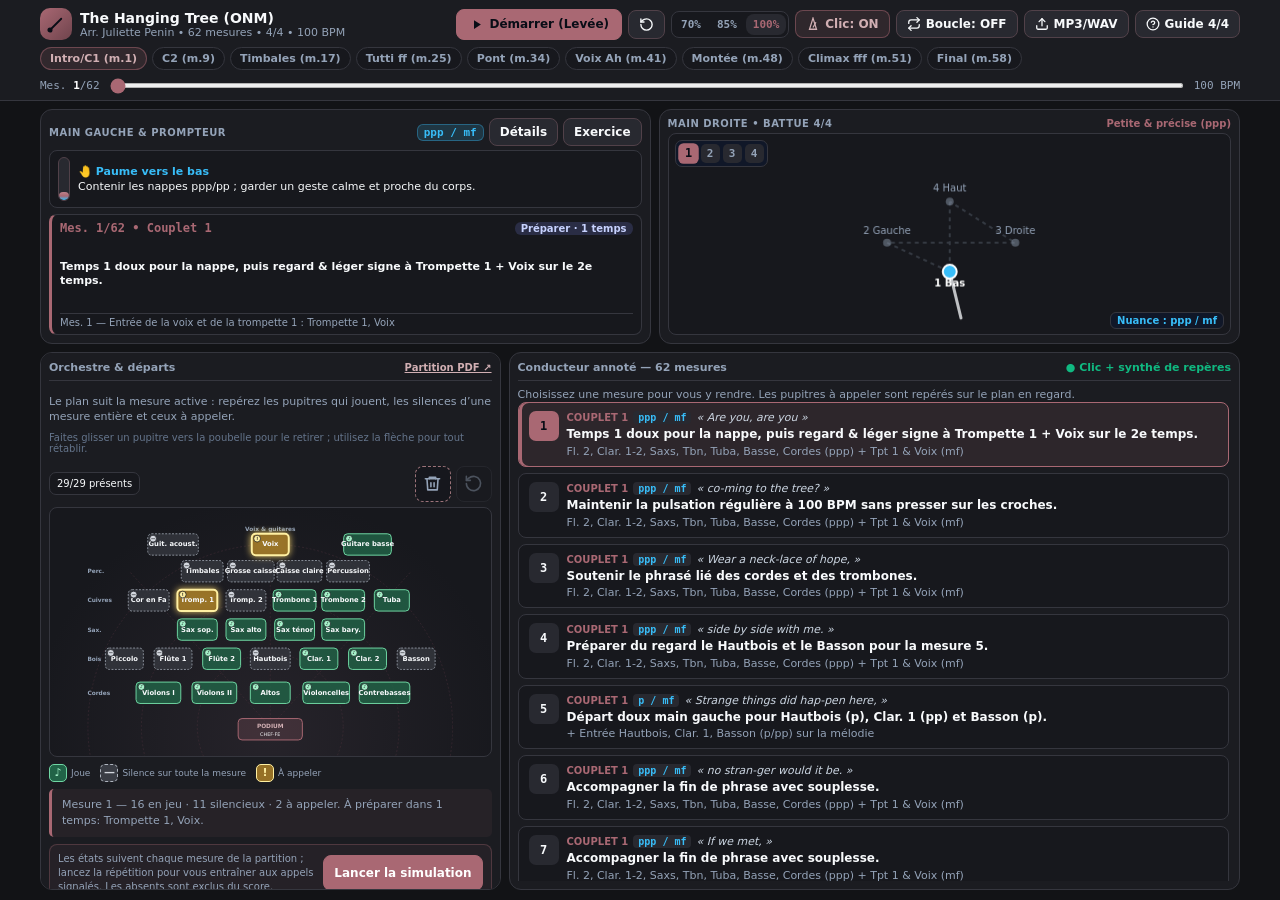
==== commit 83e0672e: "Improve mobile orchestra controls Co-authored-by: Copilot <223556219+Copilot@users.noreply.github.co" ====
--- a/index.html
+++ b/index.html
@@ -181,26 +181,6 @@
       color: var(--accent-amber);
     }
 
-    .tap-tempo-btn {
-      border-color: rgba(56, 189, 248, 0.45);
-      background-color: rgba(56, 189, 248, 0.10);
-      color: #bae6fd;
-      white-space: nowrap;
-    }
-
-    .tap-tempo-btn.listening {
-      border-color: var(--accent-sky);
-      background-color: rgba(56, 189, 248, 0.22);
-      color: #fff;
-    }
-    .tempo-help {
-      margin: 7px 0 0;
-      color: var(--text-muted);
-      font-size: 12px;
-      line-height: 1.4;
-    }
-    .tempo-help strong { color: #bae6fd; }
-
     .btn-toggle-on {
       border-color: rgba(169, 105, 115, 0.5);
       background-color: rgba(169, 105, 115, 0.14);
@@ -293,6 +273,24 @@
       }
       .brand-sub {
         display: none;
+      }
+      .panel-header {
+        flex-wrap: wrap;
+      }
+      .panel-header > .panel-label {
+        flex: 1 1 100%;
+      }
+      .panel-header-actions {
+        width: 100%;
+        justify-content: flex-end;
+      }
+      .panel-header-actions .dynamic-pill {
+        display: none;
+      }
+      .panel-header-actions button {
+        min-height: 32px;
+        padding: 5px 7px;
+        font-size: 10px;
       }
     }
 
@@ -1124,42 +1122,70 @@
       min-height: 36px;
     }
 
-    .orchestra-group-list {
-      display: grid;
-      grid-template-columns: repeat(2, minmax(0, 1fr));
-      gap: 2px 6px;
-      max-height: 116px;
-      overflow-y: auto;
-      padding-top: 5px;
-    }
-
-    .orchestra-group-toggle {
+    .orchestra-map-frame {
+      position: relative;
+      min-width: 0;
+    }
+
+    .orchestra-map-controls {
       display: flex;
+      width: 100%;
       align-items: center;
       gap: 5px;
-      min-width: 0;
+      margin-bottom: 5px;
+    }
+
+    .orchestra-presence-count {
+      margin-right: auto;
+      padding: 5px 7px;
+      border: 1px solid var(--border-subtle);
+      border-radius: 7px;
+      background: rgba(23, 24, 29, .92);
+      color: var(--text-main);
+      font-size: 10px;
+      white-space: nowrap;
+    }
+
+    .orchestra-trash-zone,
+    .orchestra-restore-btn {
+      display: grid;
+      width: 36px;
+      height: 36px;
+      place-items: center;
+      padding: 0;
+      border: 1px solid var(--border-subtle);
+      border-radius: 8px;
+      background: rgba(23, 24, 29, .94);
       color: var(--text-muted);
+      touch-action: none;
+    }
+
+    .orchestra-trash-zone {
+      border-style: dashed;
+      border-color: #9c7379;
+    }
+
+    .orchestra-trash-zone.is-drop-target {
+      border-color: #ff9a9a;
+      background: #713e48;
+      color: #fff;
+      transform: scale(1.08);
+    }
+
+    .orchestra-trash-zone.is-disabled {
+      opacity: .45;
+    }
+
+    .orchestra-restore-btn:disabled {
+      opacity: .4;
+      cursor: not-allowed;
+    }
+
+    .orchestra-map-help {
+      margin: 0 0 5px;
+      color: var(--text-dim);
       font-size: 10px;
     }
-
-    .orchestra-group-toggle label { flex: 0 0 16px; display: grid; place-items: center; cursor: pointer; }
-    .orchestra-group-toggle input { accent-color: var(--accent-amber); }
-    .orchestra-group-toggle button {
-      flex: 1;
-      min-width: 0;
-      min-height: 40px;
-      padding: 4px 6px;
-      font-size: 10px;
-    }
-
-    .orchestra-roster {
-      border-top: 1px solid var(--border-subtle);
-      padding-top: 5px;
-      color: var(--text-muted);
-      font-size: 10px;
-    }
-
-    .orchestra-roster summary { cursor: pointer; font-weight: 700; }
 
     .orchestra-svg {
       width: 100%;
@@ -1175,7 +1201,6 @@
     .desk-node { cursor: grab; }
     .desk-node:active { cursor: grabbing; }
     .desk-node:focus-visible rect { stroke: #fff; stroke-width: 4; }
-    .desk-node.is-absent { opacity: .2; cursor: default; }
     .desk-node.is-playing rect {
       fill: #216347;
       fill-opacity: .82;
@@ -1233,7 +1258,6 @@
     .legend-swatch.is-playing { background: #216347; border-color: #70d7a4; color: #a4f0c8; }
     .legend-swatch.is-silent { background: #3a3d45; border: 1px dashed #aeb4be; color: #d3d7de; }
     .legend-swatch.is-cued { background: #967126; border-color: #fff0a2; color: #fff0a2; }
-    .legend-swatch.is-absent { background: #34363c; border-color: #777d87; color: #aaaeb6; }
 
     @media (prefers-reduced-motion: no-preference) {
       .desk-node.is-cued rect {
@@ -1368,11 +1392,6 @@
             <button class="speed-btn active" data-speed="1">100%</button>
           </div>
 
-          <!-- Tap tempo : bouton ou touche Espace -->
-          <button id="tapTempoBtn" class="tap-tempo-btn" title="Tapez 4 fois régulièrement, ou utilisez Espace, pour régler le BPM">
-            <span>Tap tempo · 4 taps</span>
-          </button>
-
           <!-- Clic Métronome -->
           <button id="metroBtn" class="btn-toggle-on">
             <svg width="14" height="14" viewBox="0 0 24 24" fill="none" stroke="currentColor" stroke-width="2.2">
@@ -1407,7 +1426,6 @@
             <span>Guide 4/4</span>
           </button>
         </div>
-        <p class="tempo-help"><strong>Tap tempo :</strong> tapez 4 fois régulièrement sur le bouton ou avec Espace pour régler le BPM. Facultatif : utilisez 70 %, 85 % ou 100 % pour un tempo prédéfini.</p>
       </div>
 
       <!-- Barre de sélection rapide des sections -->
@@ -1457,10 +1475,10 @@
       <div class="panel-card">
         <div class="panel-header">
           <span class="panel-label">Main Gauche & Prompteur</span>
-          <span style="display:flex; align-items:center; gap:5px;">
+          <span class="panel-header-actions" style="display:flex; align-items:center; gap:5px;">
             <span class="dynamic-pill" id="dynamicBadge">ppp / mf</span>
             <button id="openDetailBtn" title="Ouvrir la vue détaillée">Détails</button>
-            <button id="openExerciseBtn" title="Évaluer la précision du geste">Exercice</button>
+            <button id="openExerciseBtn" title="Évaluer la précision du geste" aria-label="Ouvrir l’exercice">Exercice</button>
           </span>
         </div>
 
@@ -1482,13 +1500,13 @@
           <div class="prompter-box">
             <div class="prompter-top">
               <span class="measure-counter" id="prompterMeasure">Mes. 1/62 • Intro/C1</span>
-              <span class="next-cue-chip" id="nextCueChip">Dans 4 mes.</span>
+              <span class="next-cue-chip" id="nextCueChip">Préparer · 1 temps</span>
             </div>
             <div class="action-now-text" id="actionNowText">
               Temps 1 doux pour la nappe, puis regard & léger signe à Trompette 1 + Voix sur le 2e temps.
             </div>
             <div class="next-cue-text" id="nextCueText">
-              Prochain départ : Mes. 5 (Hautbois, Clar. 1, Basson)
+              Prochain départ : Mes. 1 — voix et trompette 1
             </div>
           </div>
         </div>
@@ -1508,7 +1526,22 @@
           <a class="source-link" href="https://drive.google.com/file/d/1L3KpcF_tF96cqktVMI78gtgKVVE-FxXz/view?usp=sharing" target="_blank" rel="noopener noreferrer">Partition PDF ↗</a>
         </div>
         <p class="orchestra-help">Le plan suit la mesure active : repérez les pupitres qui jouent, les silences d’une mesure entière et ceux à appeler.</p>
-        <svg id="orchestraSvg" class="orchestra-svg" viewBox="0 0 800 510" role="img" aria-label="Plan de l’orchestre vu depuis le podium">
+        <p class="orchestra-map-help">Faites glisser un pupitre vers la poubelle pour le retirer ; utilisez la flèche pour tout rétablir.</p>
+        <div class="orchestra-map-frame">
+          <div class="orchestra-map-controls">
+            <span id="orchestraPresenceCount" class="orchestra-presence-count" aria-live="polite"></span>
+            <div id="orchestraTrashZone" class="orchestra-trash-zone" role="group" aria-label="Déposer ici un pupitre à retirer" title="Déposer ici un pupitre pour le retirer">
+              <svg width="19" height="19" viewBox="0 0 24 24" fill="none" stroke="currentColor" stroke-width="2" stroke-linecap="round" stroke-linejoin="round" aria-hidden="true">
+                <path d="M3 6h18"/><path d="M8 6V4h8v2"/><path d="m19 6-1 14H6L5 6"/><path d="M10 11v5M14 11v5"/>
+              </svg>
+            </div>
+            <button id="restoreOrchestraBtn" class="orchestra-restore-btn" type="button" aria-label="Rétablir tous les pupitres" title="Rétablir tous les pupitres">
+              <svg width="19" height="19" viewBox="0 0 24 24" fill="none" stroke="currentColor" stroke-width="2" stroke-linecap="round" stroke-linejoin="round" aria-hidden="true">
+                <path d="M3 12a9 9 0 1 0 3-6.7L3 8"/><path d="M3 3v5h5"/>
+              </svg>
+            </button>
+          </div>
+          <svg id="orchestraSvg" class="orchestra-svg" viewBox="0 0 800 510" role="img" aria-label="Plan de l’orchestre vu depuis le podium">
           <g stroke="#49303a" stroke-width="1" stroke-dasharray="4 4" fill="none">
             <path d="M 400 450 L 110 130" />
             <path d="M 400 450 L 400 60" />
@@ -1531,16 +1564,16 @@
             <text x="0" y="-2" fill="#d1afb3" font-size="12" font-weight="bold" text-anchor="middle">PODIUM</text>
             <text x="0" y="13" fill="#f8fafc" font-size="10" text-anchor="middle">CHEF·FE</text>
           </g>
-        </svg>
+          </svg>
+        </div>
         <div class="orchestra-legend" aria-label="Légende des états des pupitres">
           <span><i class="legend-swatch is-playing">♪</i> Joue</span>
           <span><i class="legend-swatch is-silent">—</i> Silence sur toute la mesure</span>
           <span><i class="legend-swatch is-cued">!</i> À appeler</span>
-          <span><i class="legend-swatch is-absent">×</i> Absent</span>
         </div>
         <div id="orchestraInfo" class="orchestra-info" aria-live="polite">Les états sont calculés à partir des notes et silences de chaque mesure de la partition. Un pupitre « joue » même s’il a des silences plus courts dans cette mesure.</div>
         <div class="simulation-toolbar">
-          <p id="simulationInstructions">Les pupitres en jeu et en silence suivent la partition mesure par mesure ; les entrées à signaler s’allument au moment de les appeler.</p>
+          <p id="simulationInstructions">Les états suivent la partition ; les entrées sont annoncées jusqu’à une mesure à l’avance.</p>
           <button id="startSimulationBtn" class="simulation-start-btn">Lancer la répétition</button>
         </div>
         <div class="simulation-stats" aria-live="polite">
@@ -1551,10 +1584,6 @@
           <span>Tempo : <strong id="simulationTempo">100 BPM</strong></span>
           <span>Nuance : <strong id="simulationDynamic">ppp / mf</strong></span>
         </div>
-        <details class="orchestra-roster" open>
-          <summary>Effectif • cochez les pupitres absents</summary>
-          <div id="orchestraGroupList" class="orchestra-group-list"></div>
-        </details>
         <div class="audio-reference">
           <a href="https://drive.google.com/uc?export=download&id=11zXnqzXyFb5kRrhbbxSbqv2-OLB6wqT0" target="_blank" rel="noopener noreferrer">Télécharger l’enregistrement ONM (MP3) ↗</a>
           <p>Pour l’entendre synchronisé, téléchargez-le puis chargez-le avec <strong>MP3/WAV</strong>. Le synthétiseur et le métronome intégrés fonctionnent sans ce fichier.</p>
@@ -1710,6 +1739,7 @@
     // =========================================================================
     const TOTAL_MEASURES = 62;
     const BASE_BPM = 100;
+    const CUE_NOTICE_LEAD_BEATS = 4;
 
     const SECTIONS = [
       { id: "s1", label: "Intro/C1 (m.1)", start: 1, end: 8 },
@@ -1724,9 +1754,9 @@
     ];
 
     const MAJOR_CUES = [
-      { measure: 5, text: "Mes. 5 : Entrée Hautbois, Clar. 1 & Basson (p/pp)" },
+      { measure: 6, text: "Mes. 6 : Entrée Hautbois, Clar. 1 & Basson (p/pp)" },
       { measure: 9, text: "Mes. 9 : Couplet 2 (mp) + crescendo sur « in the hanging tree »" },
-      { measure: 13, text: "Mes. 13 : Entrée Flûte 1 (p) & Hautbois (mp)" },
+      { measure: 14, text: "Mes. 14 : Entrée Flûte 1 (p) & Hautbois (mp)" },
       { measure: 17, text: "Mes. 17 : Point d'orgue (t.2) + Timbales & Grosse Caisse (f) !" },
       { measure: 18, text: "Mes. 18 : Entrée Piccolo, Cors, Tpt 2 & crescendo vers f" },
       { measure: 25, text: "Mes. 25 : Roulement Timbales/Cymbale -> Explosion TUTTI (ff) !" },
@@ -1813,7 +1843,7 @@
             action = "Donner l'entrée de la Flûte 1 (p) et du Hautbois (mp) sur le 1er temps.";
             instruments = "+ Entrée Flûte 1 (p) & Hautbois (mp) à l'octave";
           } else {
-            lyrics = m === 10 ? "« are you co-ming to the tree? »" : (m === 11 ? "« Where I told you to run, »" : (m === 12 ? "« so we'd both be free. »" : (m === 15 ? "« If we met, »" : "« at mid-night »")));
+            lyrics = m === 10 ? "« are you co-ming to the tree? »" : (m === 11 ? "« Where I told you to run, »" : (m === 12 ? "« so we'd both be free. »" : (m === 14 ? "« no stran-ger would it be »" : (m === 15 ? "« If we met, »" : "« at mid-night »"))));
             action = m === 16 ? "Préparer la respiration et le point d'orgue de la mesure 17 !" : "Garder l'élan régulier vers le climax du couplet.";
           }
         } else if (m >= 17 && m <= 24) {
@@ -2233,8 +2263,8 @@
         const targetTime = Math.max(0, (measure - 1) * secPerMeasure);
 
         try {
-          // Le fichier de référence reste à BASE_BPM ; le tap tempo ajuste
-          // sa vitesse de lecture sans déplacer les repères de mesure.
+          // Le fichier de référence reste à BASE_BPM ; le choix de vitesse ajuste
+          // sa lecture sans déplacer les repères de mesure.
           this.customAudio.playbackRate = (state.bpm * speed) / BASE_BPM;
 
           // On ne recale le fichier que lors d’un vrai déplacement utilisateur
@@ -2299,7 +2329,6 @@
     const measureSlider = document.getElementById("measureSlider");
     const scrubberLabel = document.getElementById("scrubberLabel");
     const bpmLabel = document.getElementById("bpmLabel");
-    const tapTempoBtn = document.getElementById("tapTempoBtn");
     const sectionPillsRow = document.getElementById("sectionPillsRow");
     const scoreListContainer = document.getElementById("scoreListContainer");
 
@@ -2358,7 +2387,9 @@
     const exerciseHistorySummary = document.getElementById("exerciseHistorySummary");
     const exerciseHistoryList = document.getElementById("exerciseHistoryList");
     const orchestraSvg = document.getElementById("orchestraSvg");
-    const orchestraGroupList = document.getElementById("orchestraGroupList");
+    const orchestraTrashZone = document.getElementById("orchestraTrashZone");
+    const orchestraPresenceCount = document.getElementById("orchestraPresenceCount");
+    const restoreOrchestraBtn = document.getElementById("restoreOrchestraBtn");
     const orchestraDesksLayer = document.getElementById("orchestraDesksLayer");
     const orchestraInfo = document.getElementById("orchestraInfo");
     const simulationInstructions = document.getElementById("simulationInstructions");
@@ -2371,8 +2402,6 @@
     const simulationDynamic = document.getElementById("simulationDynamic");
     const toastMsg = document.getElementById("toastMsg");
     let toastTimer = null;
-    let tapTimes = [];
-    let tapResetTimer = null;
     const exercise = {
       active: false,
       startAt: 0,
@@ -2404,35 +2433,34 @@
     }
 
     function renderOrchestraControls() {
-      orchestraGroupList.innerHTML = "";
-      ORCHESTRA_GROUPS.forEach(group => {
-        const row = document.createElement("div");
-        row.className = "orchestra-group-toggle";
-        const label = document.createElement("label");
-        const checkbox = document.createElement("input");
-        checkbox.type = "checkbox";
-        checkbox.checked = group.active !== false;
-        checkbox.setAttribute("aria-label", `${group.name} présent`);
-        checkbox.disabled = simulation.active;
-        checkbox.addEventListener("change", () => {
-          group.active = checkbox.checked;
-          renderOrchestraDesks();
-        });
-        label.appendChild(checkbox);
-        const callButton = document.createElement("button");
-        callButton.type = "button";
-        callButton.dataset.groupId = group.id;
-        callButton.textContent = group.name;
-        callButton.setAttribute("aria-label", `Donner le départ à ${group.name}`);
-        callButton.disabled = group.active === false;
-        callButton.addEventListener("click", () => handleOrchestraGroupTap(group));
-        row.append(label, callButton);
-        orchestraGroupList.appendChild(row);
-      });
+      const absentCount = ORCHESTRA_GROUPS.filter(group => group.active === false).length;
+      orchestraPresenceCount.textContent = `${ORCHESTRA_GROUPS.length - absentCount}/${ORCHESTRA_GROUPS.length} présents`;
+      restoreOrchestraBtn.disabled = simulation.active || absentCount === 0;
+      orchestraTrashZone.classList.toggle("is-disabled", simulation.active);
+      orchestraTrashZone.setAttribute("aria-disabled", String(simulation.active));
+    }
+
+    function removeOrchestraGroup(group) {
+      if (simulation.active || group.active === false) return;
+      group.active = false;
+      simulation.message = `${group.name} retiré·e de l’effectif.`;
+      renderOrchestraControls();
+      renderOrchestraDesks();
+      showToast(`${group.name} retiré·e — utilisez la flèche pour tout rétablir.`);
+    }
+
+    function isPointerOverTrash(event) {
+      const bounds = orchestraTrashZone.getBoundingClientRect();
+      return event.clientX >= bounds.left && event.clientX <= bounds.right &&
+        event.clientY >= bounds.top && event.clientY <= bounds.bottom;
     }
 
     function getOrchestraGroup(groupId) {
       return ORCHESTRA_GROUPS.find(group => group.id === groupId);
+    }
+
+    function getCueRank(cue) {
+      return (cue.measure - 1) * 4 + cue.beat;
     }
 
     function getGroupClockPosition(group) {
@@ -2445,12 +2473,13 @@
     function renderOrchestraDesks() {
       orchestraDesksLayer.innerHTML = "";
       ORCHESTRA_GROUPS.forEach(group => {
+        if (group.active === false) return;
         const desk = document.createElementNS("http://www.w3.org/2000/svg", "g");
-        desk.setAttribute("class", `desk-node${group.active === false ? " is-absent" : ""}`);
+        desk.setAttribute("class", "desk-node");
         desk.setAttribute("transform", `translate(${group.x}, ${group.y}) rotate(${group.angle || 0})`);
-        desk.setAttribute("tabindex", group.active === false ? "-1" : "0");
+        desk.setAttribute("tabindex", "0");
         desk.setAttribute("role", "button");
-        desk.setAttribute("aria-label", `${group.name}, ${group.active === false ? "absent" : `présent, ${getGroupClockPosition(group)}`}`);
+        desk.setAttribute("aria-label", `${group.name}, présent, ${getGroupClockPosition(group)}. Appuyez sur Suppr pour retirer ce pupitre.`);
         desk.dataset.groupId = group.id;
 
         const rect = document.createElementNS("http://www.w3.org/2000/svg", "rect");
@@ -2507,6 +2536,7 @@
           const dx = (event.clientX - drag.startX) * 800 / bounds.width;
           const dy = (event.clientY - drag.startY) * 510 / bounds.height;
           if (Math.abs(dx) + Math.abs(dy) > 4) drag.moved = true;
+          orchestraTrashZone.classList.toggle("is-drop-target", drag.moved && isPointerOverTrash(event));
           if (drag.moved) {
             group.x = Math.max(75, Math.min(725, drag.originX + dx));
             group.y = Math.max(80, Math.min(410, drag.originY + dy));
@@ -2520,7 +2550,13 @@
           }
           if (drag.pointerId !== event.pointerId) return;
           const moved = drag.moved;
+          const droppedInTrash = moved && isPointerOverTrash(event);
           drag = null;
+          orchestraTrashZone.classList.remove("is-drop-target");
+          if (droppedInTrash) {
+            removeOrchestraGroup(group);
+            return;
+          }
           if (moved) {
             desk.setAttribute("aria-label", `${group.name}, présent, ${getGroupClockPosition(group)}`);
             simulation.message = `${group.name} placé·e vers ${getGroupClockPosition(group)}.`;
@@ -2529,7 +2565,10 @@
             handleOrchestraGroupTap(group);
           }
         });
-        desk.addEventListener("pointercancel", () => { drag = null; });
+        desk.addEventListener("pointercancel", () => {
+          drag = null;
+          orchestraTrashZone.classList.remove("is-drop-target");
+        });
         desk.addEventListener("click", event => {
           if (event.detail === 0 && group.active !== false) handleOrchestraGroupTap(group);
         });
@@ -2537,6 +2576,9 @@
           if (group.active !== false && (event.key === "Enter" || event.key === " ")) {
             event.preventDefault();
             handleOrchestraGroupTap(group);
+          } else if (!simulation.active && (event.key === "Delete" || event.key === "Backspace")) {
+            event.preventDefault();
+            removeOrchestraGroup(group);
           }
         });
         orchestraDesksLayer.appendChild(desk);
@@ -2556,9 +2598,10 @@
       simulationDynamic.textContent = SCORE_DATA[state.currentMeasure - 1].dyn;
       startSimulationBtn.textContent = simulation.active ? "Arrêter la simulation" : "Lancer la simulation";
       simulationInstructions.textContent = simulation.active
-        ? "Touchez chaque pupitre doré « ! » avant son entrée. Les pupitres absents sont exclus du score."
+        ? "Les pupitres dorés sont annoncés jusqu’à une mesure avant leur entrée. Touchez-les avant le départ ; les absents sont exclus du score."
         : "Les états suivent chaque mesure de la partition ; lancez la répétition pour vous entraîner aux appels signalés. Les absents sont exclus du score.";
 
+      const currentRank = (state.currentMeasure - 1) * 4 + state.currentBeat;
       const stateCounts = { playing: 0, silent: 0, cued: 0, absent: 0 };
       orchestraDesksLayer.querySelectorAll(".desk-node").forEach(desk => {
         const group = getOrchestraGroup(desk.dataset.groupId);
@@ -2567,9 +2610,11 @@
           simulation.pendingCue.groups.includes(group.id) &&
           !simulation.pendingCue.hitGroups.includes(group.id)
         );
-        const measureCue = !simulation.active && !simulation.finished && SIMULATION_CUES.some(cue =>
-          cue.measure === state.currentMeasure && cue.groups.includes(group.id)
-        );
+        const measureCue = !simulation.active && !simulation.finished && SIMULATION_CUES.some(cue => {
+          const beatsUntilCue = getCueRank(cue) - currentRank;
+          return cue.groups.includes(group.id) && beatsUntilCue >= 0 &&
+            beatsUntilCue <= CUE_NOTICE_LEAD_BEATS;
+        });
         const scoreIsActive = isGroupPlayingInMeasure(group, state.currentMeasure);
 
         const status = group.active === false
@@ -2586,39 +2631,45 @@
         const statusSymbols = { absent: "×", cued: "!", playing: "♪", silent: "—" };
         desk.classList.remove("is-absent", "is-playing", "is-silent", "is-cued");
         desk.classList.add(`is-${status}`);
-        desk.setAttribute("aria-label", `${group.name}, ${statusLabels[status]}`);
+        desk.setAttribute("aria-label", `${group.name}, ${statusLabels[status]}. Appuyez sur Suppr pour retirer ce pupitre.`);
         desk.querySelector(".desk-status-icon text").textContent = statusSymbols[status];
         stateCounts[status]++;
       });
 
-      if (simulation.active && simulation.pendingCue) {
+      if (simulation.active && state.isCountIn) {
+        orchestraInfo.textContent = `Comptage préparatoire ${state.countInBeat + 1}/4 — les appels arrivent après la levée.`;
+      } else if (simulation.active && simulation.pendingCue) {
         const cue = simulation.pendingCue;
         const remaining = cue.groups
           .filter(groupId => !cue.hitGroups.includes(groupId))
           .map(groupId => getOrchestraGroup(groupId).name);
-        const prompt = `${cue.label} — départ : ${remaining.join(", ")}.`;
+        const beatsUntilCue = Math.max(0, cue.rank - currentRank);
+        const timing = beatsUntilCue === 0 ? "maintenant" : `dans ${beatsUntilCue} temps`;
+        const prompt = `À préparer ${timing} — ${cue.label} : ${remaining.join(", ")}.`;
         orchestraInfo.textContent = simulation.message.startsWith("Trop tôt")
           ? `${simulation.message} ${prompt}`
           : prompt;
       } else {
         if (!simulation.finished) {
-          const cueNames = [...new Set(SIMULATION_CUES
-            .filter(cue => cue.measure === state.currentMeasure)
-            .flatMap(cue => cue.groups)
-            .filter(groupId => getOrchestraGroup(groupId).active !== false)
-            .map(groupId => getOrchestraGroup(groupId).name))];
+          const upcomingCue = SIMULATION_CUES.find(cue =>
+            getCueRank(cue) >= currentRank &&
+            cue.groups.some(groupId => getOrchestraGroup(groupId).active !== false)
+          );
+          const beatsUntilCue = upcomingCue ? getCueRank(upcomingCue) - currentRank : null;
+          const cueNames = upcomingCue
+            ? upcomingCue.groups
+              .filter(groupId => getOrchestraGroup(groupId).active !== false)
+              .map(groupId => getOrchestraGroup(groupId).name)
+            : [];
           const counts = `${stateCounts.playing} en jeu · ${stateCounts.silent} silencieux · ${stateCounts.cued} à appeler`;
-          const cueMessage = cueNames.length ? ` Départ : ${cueNames.join(", ")}.` : "";
+          const cueMessage = cueNames.length && beatsUntilCue <= CUE_NOTICE_LEAD_BEATS
+            ? ` ${beatsUntilCue === 0 ? "Départ à donner maintenant" : `À préparer dans ${beatsUntilCue} temps`}: ${cueNames.join(", ")}.`
+            : "";
           orchestraInfo.textContent = `Mesure ${state.currentMeasure} — ${counts}.${cueMessage}`;
         } else {
           orchestraInfo.textContent = simulation.message;
         }
       }
-
-      orchestraGroupList.querySelectorAll("input").forEach(input => { input.disabled = simulation.active; });
-      orchestraGroupList.querySelectorAll("button").forEach(button => {
-        button.disabled = getOrchestraGroup(button.dataset.groupId).active === false;
-      });
     }
 
     function updateSimulationPosition() {
@@ -2639,10 +2690,12 @@
       }
 
       const cue = simulation.cues[simulation.cueIndex];
-      if (!simulation.pendingCue && cue && rank === (cue.measure - 1) * 4 + cue.beat - 1) {
+      const cueRank = cue ? getCueRank(cue) : null;
+      if (!simulation.pendingCue && cue && rank < cueRank &&
+        rank >= Math.max(0, cueRank - CUE_NOTICE_LEAD_BEATS)) {
         simulation.pendingCue = {
           ...cue,
-          rank: (cue.measure - 1) * 4 + cue.beat,
+          rank: cueRank,
           hitGroups: []
         };
         simulation.message = `Préparez le départ : ${cue.label}.`;
@@ -2724,50 +2777,6 @@
       renderOrchestraControls();
       updateSimulationUI("Répétition prête : préparez le premier départ.");
       startPlayback();
-    }
-
-    function registerTapTempo() {
-      const now = performance.now();
-      const previousTap = tapTimes[tapTimes.length - 1];
-
-      // Une pause de plus de deux secondes démarre une nouvelle série de taps.
-      if (previousTap && now - previousTap > 2000) tapTimes = [];
-      tapTimes.push(now);
-      tapTimes = tapTimes.slice(-8);
-
-      clearTimeout(tapResetTimer);
-      tapResetTimer = setTimeout(() => {
-        tapTimes = [];
-        tapTempoBtn.classList.remove("listening");
-      }, 2200);
-      tapTempoBtn.classList.add("listening");
-
-      if (tapTimes.length < 2) {
-        showToast("Tap tempo : encore une pulsation…");
-        return;
-      }
-
-      const intervals = [];
-      for (let i = 1; i < tapTimes.length; i++) {
-        const interval = tapTimes[i] - tapTimes[i - 1];
-        if (interval >= 250 && interval <= 1500) intervals.push(interval);
-      }
-      if (!intervals.length) return;
-
-      // Médiane : un tap accidentel influence moins le résultat qu’une moyenne.
-      const sorted = [...intervals].sort((a, b) => a - b);
-      const middle = Math.floor(sorted.length / 2);
-      const median = sorted.length % 2
-        ? sorted[middle]
-        : (sorted[middle - 1] + sorted[middle]) / 2;
-      state.bpm = Math.round(Math.max(40, Math.min(180, 60000 / median)));
-      state.speed = 1;
-      document.querySelectorAll(".speed-btn").forEach(btn =>
-        btn.classList.toggle("active", btn.dataset.speed === "1")
-      );
-      audioEngine.syncCustomAudio(state.currentMeasure, state.speed, state.isPlaying);
-      updateUI(false);
-      showToast(`Tempo défini à ${state.bpm} BPM`);
     }
 
     // =========================================================================
@@ -3055,11 +3064,26 @@
       actionNowText.textContent = mInfo.action;
 
       // Prochain départ critique
-      const nextCue = MAJOR_CUES.find(c => c.measure > m);
-      if (nextCue) {
-        const diff = nextCue.measure - m;
-        nextCueChip.textContent = diff === 1 ? "Mesure suivante !" : `Dans ${diff} mes.`;
-        nextCueText.textContent = nextCue.text;
+      const currentRank = (m - 1) * 4 + state.currentBeat;
+      const cueCandidates = simulation.active
+        ? simulation.cues.slice(simulation.cueIndex)
+        : SIMULATION_CUES.filter(cue =>
+          cue.groups.some(groupId => getOrchestraGroup(groupId).active !== false)
+        );
+      const nextCue = cueCandidates.find(cue => getCueRank(cue) >= currentRank);
+      if (simulation.active && state.isCountIn) {
+        nextCueChip.textContent = `Levée · ${state.countInBeat + 1}/4`;
+        nextCueText.textContent = "Premier appel après le comptage.";
+      } else if (nextCue) {
+        const beatsUntilCue = getCueRank(nextCue) - currentRank;
+        const isPendingCue = simulation.pendingCue && getCueRank(simulation.pendingCue) === getCueRank(nextCue);
+        const groupsToCall = isPendingCue
+          ? nextCue.groups.filter(groupId => !simulation.pendingCue.hitGroups.includes(groupId))
+          : nextCue.groups.filter(groupId => getOrchestraGroup(groupId).active !== false);
+        nextCueChip.textContent = beatsUntilCue <= CUE_NOTICE_LEAD_BEATS
+          ? (beatsUntilCue === 0 ? "À appeler !" : `Préparer · ${beatsUntilCue} temps`)
+          : `Mesure ${nextCue.measure}`;
+        nextCueText.textContent = `Mes. ${nextCue.measure} — ${nextCue.label}${groupsToCall.length ? ` : ${groupsToCall.map(groupId => getOrchestraGroup(groupId).name).join(", ")}` : ""}`;
       } else {
         nextCueChip.textContent = "Fin du morceau";
         nextCueText.textContent = "Mes. 62 : Coupure nette sur le 4e temps !";
@@ -3337,7 +3361,7 @@
       const audio = audioEngine.customAudio;
       if (!audio || !audioEngine.customAudioReady || !Number.isFinite(audio.currentTime)) return false;
 
-      // Le BPM effectif tient compte du tap tempo et du multiplicateur 70/85/100 %.
+      // Le BPM effectif tient compte du tempo de référence et du multiplicateur 70/85/100 %.
       const effectiveBpm = state.bpm * state.speed;
       const musicalSeconds = Math.max(0, audio.currentTime - state.audioOffset);
       const maxBeats = TOTAL_MEASURES * 4 - Number.EPSILON;
@@ -3435,14 +3459,12 @@
 
     resetBtn.addEventListener("click", () => resetPlayback());
 
-    tapTempoBtn.addEventListener("click", registerTapTempo);
     document.addEventListener("keydown", (event) => {
       const target = event.target;
       const isTyping = target && (target.tagName === "INPUT" || target.tagName === "TEXTAREA" || target.isContentEditable);
-      if (event.code === "Space" && !isTyping) {
+      if (event.code === "Space" && !isTyping && exercise.active) {
         event.preventDefault();
-        if (exercise.active) scoreExerciseTap();
-        else registerTapTempo();
+        scoreExerciseTap();
       }
     });
 
@@ -3541,6 +3563,16 @@
     });
 
     startSimulationBtn.addEventListener("click", startOrStopSimulation);
+    restoreOrchestraBtn.addEventListener("click", () => {
+      if (simulation.active) return;
+      const restoredCount = ORCHESTRA_GROUPS.filter(group => group.active === false).length;
+      if (!restoredCount) return;
+      ORCHESTRA_GROUPS.forEach(group => { group.active = true; });
+      simulation.message = "Tous les pupitres ont été rétablis.";
+      renderOrchestraControls();
+      renderOrchestraDesks();
+      showToast("Tous les pupitres sont de nouveau présents.");
+    });
 
     // =========================================================================
     // 9. DÉMARRAGE AU CHARGEMENT
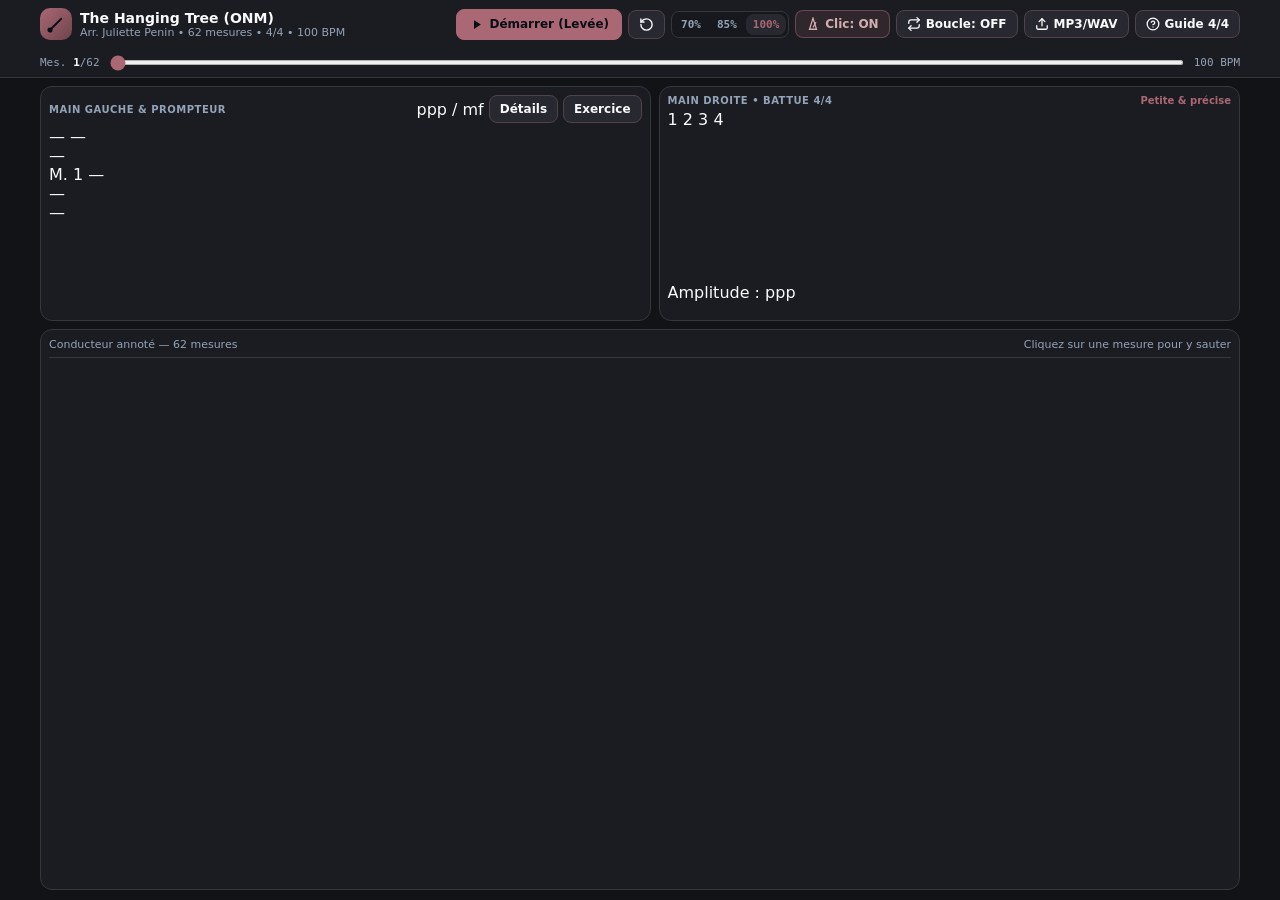
==== commit 0bef1236: "reorganisation" ====
--- a/index.html
+++ b/index.html
@@ -4,1356 +4,19 @@
   <meta charset="UTF-8" />
   <meta name="viewport" content="width=device-width, initial-scale=1.0, maximum-scale=1.0, user-scalable=no" />
   <title>Studio de Direction — The Hanging Tree (ONM)</title>
-  <style>
-    :root {
-      --bg-app: #121316;
-      --bg-surface: #1b1c21;
-      --bg-elevated: #282930;
-      --bg-card: #17181d;
-      --border-subtle: #35363e;
-      --border-strong: #514149;
-      --text-main: #f8fafc;
-      --text-muted: #94a3b8;
-      --text-dim: #64748b;
-      --accent-amber: #a96873;
-      --accent-amber-soft: rgba(169, 105, 115, 0.16);
-      --accent-sky: #38bdf8;
-      --accent-emerald: #10b981;
-      --accent-rose: #bd828b;
-      --accent-indigo: #818cf8;
-      --radius-sm: 8px;
-      --radius-md: 12px;
-      --radius-lg: 16px;
-    }
-
-    *, *::before, *::after {
-      box-sizing: border-box;
-    }
-
-    html, body {
-      height: 100%;
-      height: 100dvh;
-      max-height: 100dvh;
-      margin: 0;
-      padding: 0;
-      overflow: hidden;
-      display: flex;
-      flex-direction: column;
-      background-color: var(--bg-app);
-      color: var(--text-main);
-      font-family: system-ui, -apple-system, BlinkMacSystemFont, "Segoe UI", Roboto, sans-serif;
-      -webkit-tap-highlight-color: transparent;
-    }
-
-    /* Protection stricte contre tout SVG géant */
-    svg {
-      display: inline-block;
-      vertical-align: middle;
-      flex-shrink: 0;
-    }
-
-    button, label.btn {
-      font-family: inherit;
-      cursor: pointer;
-      border: 1px solid var(--border-strong);
-      background-color: var(--bg-elevated);
-      color: var(--text-main);
-      border-radius: var(--radius-sm);
-      padding: 6px 10px;
-      font-size: 12px;
-      font-weight: 600;
-      display: inline-flex;
-      align-items: center;
-      justify-content: center;
-      gap: 5px;
-      transition: transform 0.1s ease, background-color 0.15s ease, border-color 0.15s ease;
-      user-select: none;
-    }
-
-    button:active, label.btn:active {
-      transform: scale(0.96);
-    }
-
-    .hidden {
-      display: none !important;
-    }
-
-    /* =====================================================================
-       ZONE 1 : HEADER COMPACT FIXE EN HAUT
-       ===================================================================== */
-    .app-header {
-      flex-shrink: 0;
-      background-color: var(--bg-surface);
-      border-bottom: 1px solid var(--border-subtle);
-      padding: 8px 12px;
-      z-index: 20;
-    }
-
-    .header-inner {
-      max-width: 1200px;
-      margin: 0 auto;
-      display: flex;
-      flex-direction: column;
-      gap: 7px;
-    }
-
-    .header-top {
-      display: flex;
-      flex-wrap: wrap;
-      align-items: center;
-      justify-content: space-between;
-      gap: 8px;
-    }
-
-    .brand {
-      display: flex;
-      align-items: center;
-      gap: 8px;
-      min-width: 0;
-    }
-
-    .brand-icon {
-      width: 32px;
-      height: 32px;
-      border-radius: 10px;
-      background: linear-gradient(135deg, #a96873, #70444d);
-      color: #090d16;
-      display: flex;
-      align-items: center;
-      justify-content: center;
-      flex-shrink: 0;
-    }
-
-    .brand-title {
-      font-size: 14px;
-      font-weight: 800;
-      margin: 0;
-      white-space: nowrap;
-      overflow: hidden;
-      text-overflow: ellipsis;
-    }
-
-    .brand-sub {
-      font-size: 11px;
-      color: var(--text-muted);
-      margin: 0;
-    }
-
-    .transport-bar {
-      display: flex;
-      flex-wrap: wrap;
-      align-items: center;
-      gap: 6px;
-    }
-
-    .btn-play {
-      background-color: var(--accent-amber);
-      border-color: var(--accent-amber);
-      color: #090d16;
-      font-weight: 800;
-      padding: 7px 12px;
-    }
-
-    .btn-play:hover {
-      background-color: #b9858c;
-    }
-
-    .speed-group {
-      display: inline-flex;
-      background-color: var(--bg-card);
-      border: 1px solid var(--border-subtle);
-      border-radius: var(--radius-sm);
-      padding: 2px;
-      gap: 2px;
-    }
-
-    .speed-btn {
-      border: none;
-      background: transparent;
-      color: var(--text-muted);
-      padding: 4px 7px;
-      font-size: 11px;
-      font-family: ui-monospace, SFMono-Regular, Menlo, monospace;
-    }
-
-    .speed-btn.active {
-      background-color: var(--bg-elevated);
-      color: var(--accent-amber);
-    }
-
-    .btn-toggle-on {
-      border-color: rgba(169, 105, 115, 0.5);
-      background-color: rgba(169, 105, 115, 0.14);
-      color: #d1afb3;
-    }
-
-    .btn-loop-on {
-      border-color: rgba(16, 185, 129, 0.5);
-      background-color: rgba(16, 185, 129, 0.14);
-      color: #6ee7b7;
-    }
-
-    .section-pills {
-      display: flex;
-      align-items: center;
-      gap: 5px;
-      overflow-x: auto;
-      scrollbar-width: none;
-      padding-bottom: 2px;
-    }
-
-    .section-pills::-webkit-scrollbar {
-      display: none;
-    }
-
-    .pill-btn {
-      white-space: nowrap;
-      padding: 4px 9px;
-      font-size: 11px;
-      border-radius: 999px;
-      background-color: var(--bg-card);
-      border-color: var(--border-subtle);
-      color: var(--text-muted);
-    }
-
-    .pill-btn.active {
-      background-color: var(--accent-amber-soft);
-      border-color: rgba(169, 105, 115, 0.5);
-      color: #d1afb3;
-    }
-
-    .scrubber-row {
-      display: flex;
-      align-items: center;
-      gap: 8px;
-      font-size: 11px;
-      font-family: ui-monospace, SFMono-Regular, Menlo, monospace;
-      color: var(--text-muted);
-    }
-
-    .scrubber-row input[type="range"] {
-      flex: 1;
-      height: 5px;
-      accent-color: var(--accent-amber);
-      cursor: pointer;
-    }
-
-    /* =====================================================================
-       ZONE 2 : PANNEAU DES DEUX MAINS STRICTEMENT FIXE (TOUJOURS VISIBLE)
-       ===================================================================== */
-    .hands-stage-wrapper {
-      flex-shrink: 0;
-      background-color: var(--bg-app);
-      padding: 8px 12px 4px 12px;
-    }
-
-    .hands-stage-grid {
-      max-width: 1200px;
-      margin: 0 auto;
-      display: grid;
-      grid-template-columns: 1.05fr 1fr;
-      gap: 8px;
-      height: 235px;
-    }
-
-    /* La main gauche se lit à gauche ; la main droite (baguette) à droite. */
-    .hands-stage-grid > .panel-card:first-child {
-      grid-column: 2;
-    }
-
-    .hands-stage-grid > .panel-card:last-child {
-      grid-column: 1;
-      grid-row: 1;
-    }
-
-    @media (max-width: 640px) {
-      .hands-stage-grid {
-        grid-template-columns: 1fr 1fr;
-        height: 205px;
-      }
-      .brand-sub {
-        display: none;
-      }
-      .panel-header {
-        flex-wrap: wrap;
-      }
-      .panel-header > .panel-label {
-        flex: 1 1 100%;
-      }
-      .panel-header-actions {
-        width: 100%;
-        justify-content: flex-end;
-      }
-      .panel-header-actions .dynamic-pill {
-        display: none;
-      }
-      .panel-header-actions button {
-        min-height: 32px;
-        padding: 5px 7px;
-        font-size: 10px;
-      }
-    }
-
-    .panel-card {
-      background-color: var(--bg-surface);
-      border: 1px solid var(--border-subtle);
-      border-radius: var(--radius-md);
-      padding: 8px;
-      display: flex;
-      flex-direction: column;
-      min-width: 0;
-      min-height: 0;
-      position: relative;
-      overflow: hidden;
-    }
-
-    .panel-header {
-      display: flex;
-      align-items: center;
-      justify-content: space-between;
-      gap: 4px;
-      margin-bottom: 4px;
-      flex-shrink: 0;
-    }
-
-    .panel-label {
-      font-size: 10px;
-      font-weight: 700;
-      text-transform: uppercase;
-      letter-spacing: 0.05em;
-      color: var(--text-muted);
-    }
-
-    /* Côté Gauche : Canvas Main Droite */
-    .canvas-box {
-      position: relative;
-      flex: 1;
-      min-height: 0;
-      width: 100%;
-      background-color: var(--bg-card);
-      border: 1px solid var(--border-subtle);
-      border-radius: var(--radius-sm);
-      overflow: hidden;
-    }
-
-    #conductingCanvas {
-      display: block;
-      width: 100%;
-      height: 100%;
-    }
-
-    .beat-pills {
-      position: absolute;
-      top: 6px;
-      left: 6px;
-      display: flex;
-      gap: 3px;
-      background: rgba(15, 23, 42, 0.88);
-      padding: 3px;
-      border-radius: 7px;
-      border: 1px solid var(--border-subtle);
-      z-index: 5;
-    }
-
-    .beat-dot {
-      width: 19px;
-      height: 19px;
-      border-radius: 5px;
-      font-size: 11px;
-      font-weight: 800;
-      font-family: ui-monospace, monospace;
-      display: flex;
-      align-items: center;
-      justify-content: center;
-      background-color: var(--bg-elevated);
-      color: var(--text-muted);
-    }
-
-    .beat-dot.active {
-      background-color: var(--accent-amber);
-      color: #090d16;
-      transform: scale(1.08);
-    }
-
-    .amp-tag {
-      position: absolute;
-      bottom: 5px;
-      right: 6px;
-      font-size: 10px;
-      font-weight: 700;
-      background: rgba(15, 23, 42, 0.88);
-      padding: 2px 6px;
-      border-radius: 6px;
-      border: 1px solid var(--border-subtle);
-      color: var(--accent-sky);
-      z-index: 5;
-    }
-
-    .countin-overlay {
-      position: absolute;
-      inset: 0;
-      background: rgba(9, 13, 22, 0.88);
-      display: flex;
-      flex-direction: column;
-      align-items: center;
-      justify-content: center;
-      text-align: center;
-      padding: 8px;
-      z-index: 15;
-    }
-
-    .countin-num {
-      font-size: 34px;
-      font-weight: 900;
-      font-family: ui-monospace, monospace;
-      color: var(--accent-amber);
-      line-height: 1.1;
-    }
-
-    /* Côté Droit : Main Gauche + Prompteur immédiat */
-    .right-hand-body {
-      flex: 1;
-      min-height: 0;
-      display: flex;
-      flex-direction: column;
-      justify-content: space-between;
-      gap: 6px;
-    }
-
-    .lh-meter-row {
-      display: flex;
-      align-items: center;
-      gap: 8px;
-      background-color: var(--bg-card);
-      border: 1px solid var(--border-subtle);
-      border-radius: var(--radius-sm);
-      padding: 6px 8px;
-      flex-shrink: 0;
-    }
-
-    .lh-gauge-track {
-      width: 12px;
-      height: 44px;
-      background-color: var(--bg-elevated);
-      border-radius: 999px;
-      position: relative;
-      overflow: hidden;
-      flex-shrink: 0;
-      border: 1px solid var(--border-strong);
-    }
-
-    .lh-gauge-fill {
-      position: absolute;
-      bottom: 0;
-      left: 0;
-      right: 0;
-      height: 25%;
-      background: linear-gradient(to top, #38bdf8, #a96873, #bd828b);
-      border-radius: 999px;
-      transition: height 0.18s ease-out;
-    }
-
-    .lh-info {
-      min-width: 0;
-      flex: 1;
-    }
-
-    .lh-title-row {
-      display: flex;
-      align-items: center;
-      justify-content: space-between;
-      gap: 4px;
-    }
-
-    .lh-gesture-badge {
-      font-size: 11px;
-      font-weight: 800;
-      color: var(--accent-sky);
-    }
-
-    .dynamic-pill {
-      font-family: ui-monospace, monospace;
-      font-size: 11px;
-      font-weight: 800;
-      padding: 1px 6px;
-      border-radius: 6px;
-      background-color: rgba(56, 189, 248, 0.16);
-      color: var(--accent-sky);
-      border: 1px solid rgba(56, 189, 248, 0.35);
-    }
-
-    .lh-desc {
-      font-size: 11px;
-      color: var(--text-main);
-      line-height: 1.25;
-      margin-top: 2px;
-      display: -webkit-box;
-      -webkit-line-clamp: 2;
-      line-clamp: 2;
-      -webkit-box-orient: vertical;
-      overflow: hidden;
-    }
-
-    .prompter-box {
-      flex: 1;
-      min-height: 0;
-      background-color: var(--bg-card);
-      border: 1px solid var(--border-subtle);
-      border-left: 3px solid var(--accent-amber);
-      border-radius: var(--radius-sm);
-      padding: 6px 8px;
-      display: flex;
-      flex-direction: column;
-      justify-content: space-between;
-      overflow: hidden;
-    }
-
-    .prompter-top {
-      display: flex;
-      align-items: center;
-      justify-content: space-between;
-      gap: 4px;
-    }
-
-    .measure-counter {
-      font-size: 12px;
-      font-weight: 800;
-      font-family: ui-monospace, monospace;
-      color: var(--accent-amber);
-    }
-
-    .next-cue-chip {
-      font-size: 10px;
-      font-weight: 700;
-      padding: 1px 6px;
-      border-radius: 6px;
-      background-color: rgba(129, 140, 248, 0.18);
-      color: #c7d2fe;
-      white-space: nowrap;
-    }
-
-    .action-now-text {
-      font-size: 11px;
-      font-weight: 600;
-      color: var(--text-main);
-      line-height: 1.25;
-      margin: 2px 0;
-      display: -webkit-box;
-      -webkit-line-clamp: 3;
-      -webkit-box-orient: vertical;
-      overflow: hidden;
-    }
-
-    .next-cue-text {
-      font-size: 10px;
-      color: var(--text-muted);
-      white-space: nowrap;
-      overflow: hidden;
-      text-overflow: ellipsis;
-      border-top: 1px solid var(--border-subtle);
-      padding-top: 3px;
-    }
-
-    /* =====================================================================
-       ZONE 3 : CONDUCTEUR ANNOTÉ (DÉFILEMENT ISOLÉ UNIQUEMENT ICI)
-       ===================================================================== */
-    .score-section {
-      flex: 1;
-      min-height: 0;
-      padding: 4px 12px 10px 12px;
-      display: flex;
-      flex-direction: column;
-      overflow: hidden;
-    }
-
-    .score-card {
-      max-width: 1200px;
-      width: 100%;
-      margin: 0 auto;
-      flex: 1;
-      min-height: 0;
-      background-color: var(--bg-surface);
-      border: 1px solid var(--border-subtle);
-      border-radius: var(--radius-md);
-      padding: 8px;
-      display: flex;
-      flex-direction: column;
-      overflow: hidden;
-    }
-
-    .score-header {
-      flex-shrink: 0;
-      display: flex;
-      align-items: center;
-      justify-content: space-between;
-      padding-bottom: 6px;
-      margin-bottom: 6px;
-      border-bottom: 1px solid var(--border-subtle);
-      font-size: 11px;
-      color: var(--text-muted);
-    }
-
-    #scoreListContainer {
-      flex: 1;
-      min-height: 0;
-      overflow-y: auto;
-      display: flex;
-      flex-direction: column;
-      gap: 6px;
-      padding-right: 2px;
-    }
-
-    .measure-row {
-      display: flex;
-      align-items: flex-start;
-      gap: 8px;
-      padding: 8px 10px;
-      background-color: var(--bg-card);
-      border: 1px solid var(--border-subtle);
-      border-radius: var(--radius-sm);
-      cursor: pointer;
-      transition: background-color 0.12s ease, border-color 0.12s ease;
-    }
-
-    .measure-row:hover {
-      border-color: var(--border-strong);
-      background-color: rgba(30, 41, 59, 0.55);
-    }
-
-    .measure-row.active-measure {
-      border-color: var(--accent-amber);
-      background-color: rgba(169, 105, 115, 0.12);
-      box-shadow: inset 3px 0 0 var(--accent-amber);
-    }
-
-    .m-num-badge {
-      width: 30px;
-      height: 30px;
-      border-radius: 7px;
-      background-color: var(--bg-elevated);
-      font-family: ui-monospace, monospace;
-      font-size: 12px;
-      font-weight: 800;
-      display: flex;
-      align-items: center;
-      justify-content: center;
-      flex-shrink: 0;
-      color: var(--text-main);
-    }
-
-    .measure-row.active-measure .m-num-badge {
-      background-color: var(--accent-amber);
-      color: #090d16;
-    }
-
-    .m-content {
-      flex: 1;
-      min-width: 0;
-    }
-
-    .m-top-line {
-      display: flex;
-      flex-wrap: wrap;
-      align-items: center;
-      gap: 5px;
-      margin-bottom: 3px;
-    }
-
-    .m-section-tag {
-      font-size: 10px;
-      font-weight: 700;
-      text-transform: uppercase;
-      color: var(--accent-amber);
-    }
-
-    .m-dyn-tag {
-      font-size: 10px;
-      font-weight: 800;
-      font-family: ui-monospace, monospace;
-      padding: 1px 5px;
-      border-radius: 4px;
-      background-color: var(--bg-elevated);
-      color: var(--accent-sky);
-    }
-
-    .m-lyrics {
-      font-size: 11px;
-      font-style: italic;
-      color: #cbd5e1;
-    }
-
-    .m-action {
-      font-size: 12px;
-      font-weight: 600;
-      color: var(--text-main);
-      line-height: 1.3;
-    }
-
-    .m-instruments {
-      font-size: 11px;
-      color: var(--text-muted);
-      margin-top: 2px;
-    }
-
-    /* =====================================================================
-       MODALE GUIDE 4/4 (FERMÉE PAR DÉFAUT)
-       ===================================================================== */
-    .modal-backdrop {
-      position: fixed;
-      inset: 0;
-      background-color: rgba(2, 6, 23, 0.85);
-      z-index: 50;
-      display: flex;
-      align-items: center;
-      justify-content: center;
-      padding: 16px;
-    }
-
-    .modal-box {
-      background-color: var(--bg-surface);
-      border: 1px solid var(--border-strong);
-      border-radius: var(--radius-lg);
-      max-width: 680px;
-      width: 100%;
-      max-height: 85dvh;
-      overflow-y: auto;
-      padding: 16px;
-      box-shadow: 0 20px 40px rgba(0, 0, 0, 0.6);
-    }
-
-    .detail-modal-box {
-      max-width: 820px;
-    }
-
-    .detail-grid {
-      display: grid;
-      grid-template-columns: 1.05fr 1fr;
-      gap: 10px;
-    }
-
-    .detail-card {
-      background-color: var(--bg-card);
-      border: 1px solid var(--border-subtle);
-      border-radius: var(--radius-sm);
-      padding: 12px;
-      min-width: 0;
-    }
-
-    .detail-card h3 {
-      margin: 0 0 8px;
-      font-size: 11px;
-      color: var(--text-muted);
-      text-transform: uppercase;
-      letter-spacing: 0.06em;
-    }
-
-    .detail-measure-title {
-      font-size: 22px;
-      font-weight: 900;
-      color: var(--accent-amber);
-      margin-bottom: 2px;
-    }
-
-    .detail-dyn-line {
-      display: flex;
-      align-items: center;
-      gap: 8px;
-      margin: 8px 0 10px;
-    }
-
-    .detail-dyn-value {
-      font-size: 18px;
-      font-weight: 900;
-      font-family: ui-monospace, monospace;
-      color: var(--accent-sky);
-    }
-
-    .detail-dyn-track {
-      flex: 1;
-      height: 9px;
-      overflow: hidden;
-      border-radius: 999px;
-      background: var(--bg-elevated);
-    }
-
-    .detail-dyn-fill {
-      height: 100%;
-      width: 25%;
-      border-radius: inherit;
-      background: linear-gradient(90deg, #38bdf8, #a96873, #bd828b);
-      transition: width 0.2s ease;
-    }
-
-    .detail-text {
-      color: var(--text-main);
-      font-size: 13px;
-      line-height: 1.4;
-      margin: 0;
-    }
-
-    .detail-muted {
-      color: var(--text-muted);
-      font-size: 12px;
-      line-height: 1.4;
-      margin: 6px 0 0;
-    }
-
-    .detail-gesture {
-      display: flex;
-      align-items: center;
-      gap: 12px;
-      min-height: 78px;
-    }
-
-    .detail-hand-icon {
-      width: 58px;
-      height: 58px;
-      flex: 0 0 58px;
-      display: grid;
-      place-items: center;
-      border-radius: 50%;
-      background: radial-gradient(circle at 35% 30%, rgba(56,189,248,.35), rgba(56,189,248,.08));
-      border: 1px solid rgba(56,189,248,.45);
-      font-size: 28px;
-    }
-
-    .detail-cue {
-      border-left: 3px solid var(--accent-amber);
-      padding-left: 10px;
-      margin-top: 8px;
-    }
-
-    .detail-cue strong {
-      color: #d1afb3;
-      font-size: 12px;
-    }
-
-    .detail-footer {
-      display: flex;
-      justify-content: space-between;
-      align-items: center;
-      gap: 8px;
-      margin-top: 10px;
-      color: var(--text-dim);
-      font-size: 11px;
-    }
-
-    .exercise-modal-box {
-      max-width: 620px;
-    }
-
-    .exercise-hero {
-      text-align: center;
-      padding: 8px 0 14px;
-    }
-
-    .exercise-score {
-      font-size: 48px;
-      line-height: 1;
-      font-weight: 900;
-      color: var(--accent-amber);
-      font-family: ui-monospace, monospace;
-    }
-
-    .exercise-status {
-      min-height: 20px;
-      margin-top: 8px;
-      color: var(--text-muted);
-      font-size: 12px;
-    }
-
-    .exercise-stats {
-      display: grid;
-      grid-template-columns: repeat(3, 1fr);
-      gap: 8px;
-      margin: 10px 0;
-    }
-
-    .exercise-stat {
-      background: var(--bg-card);
-      border: 1px solid var(--border-subtle);
-      border-radius: var(--radius-sm);
-      padding: 9px 6px;
-      text-align: center;
-    }
-
-    .exercise-stat strong {
-      display: block;
-      color: var(--text-main);
-      font-size: 18px;
-      font-family: ui-monospace, monospace;
-    }
-
-    .exercise-stat span {
-      color: var(--text-muted);
-      font-size: 10px;
-    }
-
-    .exercise-tap-btn {
-      width: 100%;
-      min-height: 56px;
-      margin-top: 10px;
-      background: var(--accent-amber);
-      border-color: var(--accent-amber);
-      color: #090d16;
-      font-size: 15px;
-    }
-
-    .exercise-tap-btn.active {
-      box-shadow: 0 0 0 4px rgba(169, 105, 115, 0.2);
-    }
-
-    .exercise-tap-btn.on-time {
-      background: var(--accent-emerald);
-      border-color: var(--accent-emerald);
-    }
-
-    .exercise-tap-btn.early {
-      background: var(--accent-sky);
-      border-color: var(--accent-sky);
-    }
-
-    .exercise-tap-btn.late {
-      background: var(--accent-rose);
-      border-color: var(--accent-rose);
-      color: #fff;
-    }
-
-    .exercise-live-feedback {
-      min-height: 24px;
-      margin-top: 4px;
-      font-size: 14px;
-      font-weight: 800;
-      font-family: ui-monospace, monospace;
-      transition: color 0.12s ease;
-    }
-
-    .exercise-live-feedback.on-time { color: var(--accent-emerald); }
-    .exercise-live-feedback.early { color: var(--accent-sky); }
-    .exercise-live-feedback.late { color: var(--accent-rose); }
-
-    .exercise-feedback-guide {
-      display: grid;
-      gap: 6px;
-      margin-top: 12px;
-      padding: 10px 12px;
-      border: 1px solid var(--border-subtle);
-      border-radius: 10px;
-      background: rgba(15, 23, 42, 0.28);
-      font-size: 12px;
-      line-height: 1.4;
-    }
-
-    .exercise-feedback-guide strong { font-weight: 800; }
-    .exercise-feedback-guide .guide-on-time { color: var(--accent-emerald); }
-    .exercise-feedback-guide .guide-early { color: var(--accent-sky); }
-    .exercise-feedback-guide .guide-late { color: var(--accent-rose); }
-
-    .exercise-history {
-      margin-top: 14px;
-      border-top: 1px solid var(--border-subtle);
-      padding-top: 12px;
-    }
-
-    .exercise-history-header {
-      display: flex;
-      align-items: center;
-      justify-content: space-between;
-      gap: 8px;
-      margin-bottom: 7px;
-    }
-
-    .exercise-history-header strong {
-      color: var(--text-muted);
-      font-size: 11px;
-      text-transform: uppercase;
-      letter-spacing: .06em;
-    }
-
-    .exercise-history-summary {
-      color: var(--accent-sky);
-      font-size: 11px;
-      margin-bottom: 7px;
-    }
-
-    .exercise-history-list {
-      display: grid;
-      gap: 5px;
-      max-height: 150px;
-      overflow-y: auto;
-    }
-
-    .exercise-history-row {
-      display: grid;
-      grid-template-columns: 1fr auto auto;
-      gap: 8px;
-      align-items: center;
-      padding: 6px 8px;
-      border-radius: 6px;
-      background: var(--bg-card);
-      color: var(--text-muted);
-      font-size: 11px;
-    }
-
-    .exercise-history-row strong {
-      color: var(--text-main);
-      font-family: ui-monospace, monospace;
-    }
-
-    .exercise-history-empty {
-      color: var(--text-dim);
-      font-size: 11px;
-      padding: 5px 0;
-    }
-
-    @media (max-width: 640px) {
-      .detail-grid {
-        grid-template-columns: 1fr;
-      }
-    }
-
-    .modal-header {
-      display: flex;
-      align-items: center;
-      justify-content: space-between;
-      margin-bottom: 12px;
-      padding-bottom: 8px;
-      border-bottom: 1px solid var(--border-subtle);
-    }
-
-    .guide-grid {
-      display: grid;
-      grid-template-columns: repeat(auto-fit, minmax(220px, 1fr));
-      gap: 8px;
-      font-size: 12px;
-    }
-
-    .guide-item {
-      background-color: var(--bg-card);
-      border: 1px solid var(--border-subtle);
-      border-radius: var(--radius-sm);
-      padding: 10px;
-    }
-
-    .guide-item h4 {
-      margin: 0 0 4px 0;
-      font-size: 12px;
-      color: var(--accent-amber);
-    }
-
-    .guide-item p {
-      margin: 0;
-      color: var(--text-muted);
-      line-height: 1.35;
-    }
-
-    /* Toast de notification */
-    .toast-msg {
-      position: fixed;
-      bottom: 16px;
-      left: 50%;
-      transform: translateX(-50%);
-      background-color: var(--bg-elevated);
-      color: var(--text-main);
-      border: 1px solid var(--accent-amber);
-      padding: 8px 14px;
-      border-radius: 999px;
-      font-size: 12px;
-      font-weight: 600;
-      z-index: 60;
-      box-shadow: 0 10px 25px rgba(0, 0, 0, 0.5);
-      pointer-events: none;
-    }
-
-    .rehearsal-grid {
-      max-width: 1200px;
-      width: 100%;
-      min-height: 0;
-      flex: 1;
-      margin: 0 auto;
-      display: grid;
-      grid-template-columns: minmax(300px, .85fr) minmax(0, 1.35fr);
-      gap: 8px;
-    }
-
-    .orchestra-panel,
-    .conductor-card {
-      min-width: 0;
-      overflow: hidden;
-    }
-
-    .orchestra-panel {
-      overflow-y: auto;
-      gap: 7px;
-    }
-
-    .orchestra-help,
-    .conductor-help {
-      color: var(--text-muted);
-      font-size: 11px;
-      line-height: 1.4;
-      margin: 0;
-    }
-
-    .simulation-toolbar {
-      display: flex;
-      flex-wrap: wrap;
-      align-items: center;
-      justify-content: space-between;
-      gap: 8px;
-      padding: 7px 8px;
-      border: 1px solid rgba(169, 105, 115, 0.32);
-      border-radius: var(--radius-sm);
-      background: rgba(169, 105, 115, 0.08);
-    }
-
-    .simulation-toolbar p {
-      color: var(--text-muted);
-      font-size: 10px;
-      line-height: 1.4;
-      margin: 0;
-      flex: 1 1 180px;
-    }
-
-    .simulation-start-btn {
-      background: var(--accent-amber);
-      border-color: var(--accent-amber);
-      color: #fff;
-      min-height: 36px;
-    }
-
-    .orchestra-map-frame {
-      position: relative;
-      min-width: 0;
-    }
-
-    .orchestra-map-controls {
-      display: flex;
-      width: 100%;
-      align-items: center;
-      gap: 5px;
-      margin-bottom: 5px;
-    }
-
-    .orchestra-presence-count {
-      margin-right: auto;
-      padding: 5px 7px;
-      border: 1px solid var(--border-subtle);
-      border-radius: 7px;
-      background: rgba(23, 24, 29, .92);
-      color: var(--text-main);
-      font-size: 10px;
-      white-space: nowrap;
-    }
-
-    .orchestra-trash-zone,
-    .orchestra-restore-btn {
-      display: grid;
-      width: 36px;
-      height: 36px;
-      place-items: center;
-      padding: 0;
-      border: 1px solid var(--border-subtle);
-      border-radius: 8px;
-      background: rgba(23, 24, 29, .94);
-      color: var(--text-muted);
-      touch-action: none;
-    }
-
-    .orchestra-trash-zone {
-      border-style: dashed;
-      border-color: #9c7379;
-    }
-
-    .orchestra-trash-zone.is-drop-target {
-      border-color: #ff9a9a;
-      background: #713e48;
-      color: #fff;
-      transform: scale(1.08);
-    }
-
-    .orchestra-trash-zone.is-disabled {
-      opacity: .45;
-    }
-
-    .orchestra-restore-btn:disabled {
-      opacity: .4;
-      cursor: not-allowed;
-    }
-
-    .orchestra-map-help {
-      margin: 0 0 5px;
-      color: var(--text-dim);
-      font-size: 10px;
-    }
-
-    .orchestra-svg {
-      width: 100%;
-      height: auto;
-      max-height: 250px;
-      border: 1px solid var(--border-subtle);
-      border-radius: 8px;
-      background: radial-gradient(circle at 50% 92%, #26232a 0%, #17181d 75%);
-      touch-action: none;
-      flex-shrink: 0;
-    }
-
-    .desk-node { cursor: grab; }
-    .desk-node:active { cursor: grabbing; }
-    .desk-node:focus-visible rect { stroke: #fff; stroke-width: 4; }
-    .desk-node.is-playing rect {
-      fill: #216347;
-      fill-opacity: .82;
-      stroke: #70d7a4;
-    }
-
-    .desk-node.is-cued rect {
-      fill: #967126;
-      fill-opacity: .96;
-      stroke: #fff0a2;
-      stroke-width: 4;
-      filter: drop-shadow(0 0 8px rgba(255, 218, 112, .9));
-    }
-
-    .desk-node.is-silent rect {
-      fill: #3a3d45;
-      fill-opacity: .68;
-      stroke: #8a909a;
-      stroke-dasharray: 4 3;
-    }
-
-    .desk-status-icon circle { stroke: #17181d; stroke-width: 1.5; }
-    .desk-status-icon text { fill: #17181d; font-size: 9px; font-weight: 900; }
-    .desk-node.is-playing .desk-status-icon circle { fill: #a4f0c8; }
-    .desk-node.is-silent .desk-status-icon circle { fill: #d3d7de; }
-    .desk-node.is-cued .desk-status-icon circle { fill: #fff0a2; }
-
-    .orchestra-legend {
-      display: flex;
-      flex-wrap: wrap;
-      gap: 5px 10px;
-      color: var(--text-muted);
-      font-size: 9px;
-    }
-
-    .orchestra-legend span {
-      display: inline-flex;
-      align-items: center;
-      gap: 4px;
-    }
-
-    .legend-swatch {
-      width: 18px;
-      height: 18px;
-      display: inline-grid;
-      place-items: center;
-      border: 1px solid;
-      border-radius: 5px;
-      font-size: 11px;
-      font-style: normal;
-      font-weight: 800;
-      line-height: 1;
-    }
-
-    .legend-swatch.is-playing { background: #216347; border-color: #70d7a4; color: #a4f0c8; }
-    .legend-swatch.is-silent { background: #3a3d45; border: 1px dashed #aeb4be; color: #d3d7de; }
-    .legend-swatch.is-cued { background: #967126; border-color: #fff0a2; color: #fff0a2; }
-
-    @media (prefers-reduced-motion: no-preference) {
-      .desk-node.is-cued rect {
-        animation: cue-glow 1.1s ease-in-out infinite alternate;
-      }
-
-      @keyframes cue-glow {
-        from { filter: drop-shadow(0 0 3px rgba(255, 218, 112, .55)); }
-        to { filter: drop-shadow(0 0 9px rgba(255, 218, 112, 1)); }
-      }
-    }
-
-    .desk-node rect { transition: fill-opacity .15s, stroke-width .15s; }
-    .desk-node text { pointer-events: none; user-select: none; }
-
-    .orchestra-info {
-      min-height: 48px;
-      border-left: 3px solid var(--accent-amber);
-      border-radius: 5px;
-      padding: 8px 10px;
-      background: rgba(169, 105, 115, .08);
-      color: var(--text-muted);
-      font-size: 11px;
-      line-height: 1.45;
-    }
-
-    .orchestra-info strong { color: #d1afb3; }
-
-    .simulation-stats {
-      display: flex;
-      flex-wrap: wrap;
-      gap: 5px 10px;
-      padding-top: 3px;
-      color: var(--text-muted);
-      font-size: 9px;
-    }
-
-    .simulation-stats strong { color: var(--text-main); }
-
-    .audio-reference {
-      display: grid;
-      grid-template-columns: minmax(0, 1fr) auto;
-      align-items: center;
-      gap: 3px 8px;
-      border-top: 1px solid var(--border-subtle);
-      padding-top: 5px;
-    }
-
-    .audio-reference a,
-    .source-link {
-      color: #d1afb3;
-      font-size: 10px;
-      font-weight: 700;
-    }
-
-    .audio-reference p {
-      grid-column: 1;
-      color: var(--text-dim);
-      font-size: 9px;
-      line-height: 1.35;
-      margin: 0;
-    }
-
-    .audio-reference button {
-      grid-column: 2;
-      grid-row: 1 / span 2;
-      min-height: 36px;
-      font-size: 10px;
-    }
-
-    @media (max-width: 760px) {
-      .score-section {
-        overflow-y: auto;
-      }
-
-      .rehearsal-grid {
-        display: flex;
-        flex: 0 0 auto;
-        flex-direction: column;
-      }
-
-      .orchestra-panel,
-      .conductor-card {
-        flex: 0 0 320px;
-        min-height: 320px;
-      }
-
-      .orchestra-svg { max-height: 210px; }
-    }
-  </style>
+  <link rel="stylesheet" href="css/01-variables.css" />
+  <link rel="stylesheet" href="css/02-header.css" />
+  <link rel="stylesheet" href="css/03-hands.css" />
+  <link rel="stylesheet" href="css/04-score.css" />
+  <link rel="stylesheet" href="css/05-modals.css" />
+  <link rel="stylesheet" href="css/06-detail.css" />
+  <link rel="stylesheet" href="css/07-orchestra.css" />
+  <link rel="stylesheet" href="css/08-toast.css" />
 </head>
 <body>
-
-  <!-- =====================================================================
+  <!-- ========================================================================
        ZONE 1 : HEADER COMPACT FIXE EN HAUT
-       ===================================================================== -->
+       ======================================================================== -->
   <header class="app-header">
     <div class="header-inner">
       <div class="header-top">
@@ -1369,46 +32,34 @@
             <p class="brand-sub">Arr. Juliette Penin • 62 mesures • 4/4 • 100 BPM</p>
           </div>
         </div>
-
         <div class="transport-bar">
-          <!-- Lecture / Pause -->
           <button id="playPauseBtn" class="btn-play">
             <svg id="iconPlay" width="15" height="15" viewBox="0 0 24 24" fill="currentColor"><path d="M8 5v14l11-7z"/></svg>
             <svg id="iconPause" class="hidden" width="15" height="15" viewBox="0 0 24 24" fill="currentColor"><path d="M6 19h4V5H6v14zm8-14v14h4V5h-4z"/></svg>
             <span id="playBtnText">Démarrer (Levée)</span>
           </button>
-
-          <!-- Reset -->
           <button id="resetBtn" title="Retour mesure 1">
             <svg width="15" height="15" viewBox="0 0 24 24" fill="none" stroke="currentColor" stroke-width="2.2" stroke-linecap="round" stroke-linejoin="round">
               <path d="M3 12a9 9 0 1 0 9-9 9.75 9.75 0 0 0-6.74 2.74L3 8"/><path d="M3 3v5h5"/>
             </svg>
           </button>
-
-          <!-- Sélecteur de Tempo -->
           <div class="speed-group">
             <button class="speed-btn" data-speed="0.7">70%</button>
             <button class="speed-btn" data-speed="0.85">85%</button>
             <button class="speed-btn active" data-speed="1">100%</button>
           </div>
-
-          <!-- Clic Métronome -->
           <button id="metroBtn" class="btn-toggle-on">
             <svg width="14" height="14" viewBox="0 0 24 24" fill="none" stroke="currentColor" stroke-width="2.2">
               <path d="M12 2L6 21h12L12 2z"/><path d="M12 18l5-9"/>
             </svg>
             <span>Clic: <strong id="metroText">ON</strong></span>
           </button>
-
-          <!-- Boucle Section -->
           <button id="loopBtn">
             <svg width="14" height="14" viewBox="0 0 24 24" fill="none" stroke="currentColor" stroke-width="2.2" stroke-linecap="round" stroke-linejoin="round">
               <polyline points="17 1 21 5 17 9"/><path d="M3 11V9a4 4 0 0 1 4-4h14"/><polyline points="7 23 3 19 7 15"/><path d="M21 13v2a4 4 0 0 1-4 4H3"/>
             </svg>
             <span>Boucle: <strong id="loopText">OFF</strong></span>
           </button>
-
-          <!-- Import MP3/WAV -->
           <label for="audioFileInput" class="btn" title="Charger un enregistrement MP3 ou WAV">
             <svg width="14" height="14" viewBox="0 0 24 24" fill="none" stroke="currentColor" stroke-width="2.2" stroke-linecap="round" stroke-linejoin="round">
               <path d="M21 15v4a2 2 0 0 1-2 2H5a2 2 0 0 1-2-2v-4"/><polyline points="17 8 12 3 7 8"/><line x1="12" y1="3" x2="12" y2="15"/>
@@ -1417,8 +68,6 @@
           </label>
           <input type="file" id="audioFileInput" accept="audio/*" class="hidden" />
           <button id="clearMp3Btn" class="hidden" title="Revenir au synthétiseur intégré">✕</button>
-
-          <!-- Guide 4/4 -->
           <button id="openGuideBtn">
             <svg width="14" height="14" viewBox="0 0 24 24" fill="none" stroke="currentColor" stroke-width="2.2" stroke-linecap="round" stroke-linejoin="round">
               <circle cx="12" cy="12" r="10"/><path d="M9.09 9a3 3 0 0 1 5.83 1c0 2-3 3-3 3"/><line x1="12" y1="17" x2="12.01" y2="17"/>
@@ -1427,11 +76,7 @@
           </button>
         </div>
       </div>
-
-      <!-- Barre de sélection rapide des sections -->
       <div class="section-pills" id="sectionPillsRow"></div>
-
-      <!-- Barre de progression des mesures -->
       <div class="scrubber-row">
         <span>Mes. <strong id="scrubberLabel" style="color:#fff;">1</strong>/62</span>
         <input type="range" id="measureSlider" min="1" max="62" value="1" step="1" />
@@ -1439,18 +84,16 @@
       </div>
     </div>
   </header>
-
-  <!-- =====================================================================
+  <!-- ========================================================================
        ZONE 2 : PANNEAU DES DEUX MAINS STRICTEMENT FIXE (TOUJOURS VISIBLE)
-       ===================================================================== -->
+       ======================================================================== -->
   <section class="hands-stage-wrapper">
     <div class="hands-stage-grid">
-      
       <!-- CÔTÉ GAUCHE : MAIN DROITE (Battue 4/4 animée) -->
       <div class="panel-card">
         <div class="panel-header">
           <span class="panel-label">Main Droite • Battue 4/4</span>
-          <span id="rightHandMode" style="font-size:10px; font-weight:700; color:#a96873;">Petite & précise</span>
+          <span id="rightHandMode" style="font-size:10px; font-weight:700; color:#a96873;">Petite &amp; précise</span>
         </div>
         <div class="canvas-box" id="canvasBox">
           <div class="beat-pills">
@@ -1461,8 +104,6 @@
           </div>
           <canvas id="conductingCanvas"></canvas>
           <div class="amp-tag" id="ampTag">Amplitude : ppp</div>
-
-          <!-- Overlay Levée / Préparation (4 temps avant m.1) -->
           <div id="countInOverlay" class="countin-overlay hidden">
             <span style="font-size:10px; font-weight:800; text-transform:uppercase; color:#a96873;">Levée de préparation</span>
             <div class="countin-num" id="countInNum">1</div>
@@ -1470,2122 +111,67 @@
           </div>
         </div>
       </div>
-
       <!-- CÔTÉ DROIT : MAIN GAUCHE + PROMPTEUR IMMÉDIAT -->
       <div class="panel-card">
         <div class="panel-header">
-          <span class="panel-label">Main Gauche & Prompteur</span>
+          <span class="panel-label">Main Gauche &amp; Prompteur</span>
           <span class="panel-header-actions" style="display:flex; align-items:center; gap:5px;">
             <span class="dynamic-pill" id="dynamicBadge">ppp / mf</span>
             <button id="openDetailBtn" title="Ouvrir la vue détaillée">Détails</button>
-            <button id="openExerciseBtn" title="Évaluer la précision du geste" aria-label="Ouvrir l’exercice">Exercice</button>
+            <button id="openExerciseBtn" title="Ouvrir l'exercice de battue">Exercice</button>
           </span>
         </div>
-
         <div class="right-hand-body">
-          <!-- Indicateur visuel animé de la Main Gauche -->
           <div class="lh-meter-row">
-            <div class="lh-gauge-track" title="Hauteur et énergie de la main gauche">
+            <div class="lh-gauge-track">
               <div class="lh-gauge-fill" id="lhGaugeFill"></div>
             </div>
             <div class="lh-info">
               <div class="lh-title-row">
-                <span class="lh-gesture-badge" id="lhGestureTitle">🤚 Paume vers le bas</span>
+                <span class="lh-gesture-badge" id="lhGestureBadge">—</span>
+                <span id="lhGestureTitle">—</span>
               </div>
-              <div class="lh-desc" id="lhGestureDesc">Contenir la nappe ppp (Fl.2, Clar., Cordes) et montrer le départ Tpt 1 / Voix au 2e temps.</div>
+              <div class="lh-desc" id="lhGestureDesc">—</div>
             </div>
           </div>
-
-          <!-- Prompteur d'action immédiate -->
           <div class="prompter-box">
             <div class="prompter-top">
-              <span class="measure-counter" id="prompterMeasure">Mes. 1/62 • Intro/C1</span>
-              <span class="next-cue-chip" id="nextCueChip">Préparer · 1 temps</span>
+              <span class="measure-counter" id="prompterMeasure">M. 1</span>
+              <span class="next-cue-chip" id="nextCueChip">—</span>
             </div>
-            <div class="action-now-text" id="actionNowText">
-              Temps 1 doux pour la nappe, puis regard & léger signe à Trompette 1 + Voix sur le 2e temps.
-            </div>
-            <div class="next-cue-text" id="nextCueText">
-              Prochain départ : Mes. 1 — voix et trompette 1
-            </div>
+            <div class="action-now-text" id="actionNowText">—</div>
+            <div class="next-cue-text" id="nextCueText">—</div>
           </div>
         </div>
       </div>
-
+    </div>
+  </section>
+  <!-- ========================================================================
+       ZONE 3 : CONDUCTEUR ANNOTÉ (DÉFILEMENT ISOLÉ UNIQUEMENT ICI)
+       ======================================================================== -->
+  <section class="score-section">
+    <div class="score-card">
+      <div class="score-header">
+        <span>Conducteur annoté — 62 mesures</span>
+        <span>Cliquez sur une mesure pour y sauter</span>
+      </div>
+      <div id="scoreListContainer"></div>
     </div>
   </section>
 
-  <!-- =====================================================================
-       ZONE 3 : CONDUCTEUR ANNOTÉ (DÉFILEMENT ISOLÉ)
-       ===================================================================== -->
-  <section class="score-section">
-    <div class="rehearsal-grid">
-      <aside class="score-card orchestra-panel">
-        <div class="score-header">
-          <strong>Orchestre & départs</strong>
-          <a class="source-link" href="https://drive.google.com/file/d/1L3KpcF_tF96cqktVMI78gtgKVVE-FxXz/view?usp=sharing" target="_blank" rel="noopener noreferrer">Partition PDF ↗</a>
-        </div>
-        <p class="orchestra-help">Le plan suit la mesure active : repérez les pupitres qui jouent, les silences d’une mesure entière et ceux à appeler.</p>
-        <p class="orchestra-map-help">Faites glisser un pupitre vers la poubelle pour le retirer ; utilisez la flèche pour tout rétablir.</p>
-        <div class="orchestra-map-frame">
-          <div class="orchestra-map-controls">
-            <span id="orchestraPresenceCount" class="orchestra-presence-count" aria-live="polite"></span>
-            <div id="orchestraTrashZone" class="orchestra-trash-zone" role="group" aria-label="Déposer ici un pupitre à retirer" title="Déposer ici un pupitre pour le retirer">
-              <svg width="19" height="19" viewBox="0 0 24 24" fill="none" stroke="currentColor" stroke-width="2" stroke-linecap="round" stroke-linejoin="round" aria-hidden="true">
-                <path d="M3 6h18"/><path d="M8 6V4h8v2"/><path d="m19 6-1 14H6L5 6"/><path d="M10 11v5M14 11v5"/>
-              </svg>
-            </div>
-            <button id="restoreOrchestraBtn" class="orchestra-restore-btn" type="button" aria-label="Rétablir tous les pupitres" title="Rétablir tous les pupitres">
-              <svg width="19" height="19" viewBox="0 0 24 24" fill="none" stroke="currentColor" stroke-width="2" stroke-linecap="round" stroke-linejoin="round" aria-hidden="true">
-                <path d="M3 12a9 9 0 1 0 3-6.7L3 8"/><path d="M3 3v5h5"/>
-              </svg>
-            </button>
-          </div>
-          <svg id="orchestraSvg" class="orchestra-svg" viewBox="0 0 800 510" role="img" aria-label="Plan de l’orchestre vu depuis le podium">
-          <g stroke="#49303a" stroke-width="1" stroke-dasharray="4 4" fill="none">
-            <path d="M 400 450 L 110 130" />
-            <path d="M 400 450 L 400 60" />
-            <path d="M 400 450 L 690 130" />
-            <circle cx="400" cy="450" r="150" />
-            <circle cx="400" cy="450" r="265" />
-            <circle cx="400" cy="450" r="375" />
-          </g>
-              <g fill="#94a3b8" font-size="12" font-weight="bold">
-                <text x="400" y="48" text-anchor="middle">Voix & guitares</text>
-                <text x="24" y="134">Perc.</text>
-                <text x="24" y="194">Cuivres</text>
-                <text x="24" y="254">Sax.</text>
-                <text x="24" y="314">Bois</text>
-                <text x="24" y="384">Cordes</text>
-              </g>
-          <g id="orchestraDesksLayer"></g>
-          <g transform="translate(400, 455)">
-            <rect x="-66" y="-22" width="132" height="44" rx="8" fill="#a96873" fill-opacity=".2" stroke="#a96873" stroke-width="2" />
-            <text x="0" y="-2" fill="#d1afb3" font-size="12" font-weight="bold" text-anchor="middle">PODIUM</text>
-            <text x="0" y="13" fill="#f8fafc" font-size="10" text-anchor="middle">CHEF·FE</text>
-          </g>
-          </svg>
-        </div>
-        <div class="orchestra-legend" aria-label="Légende des états des pupitres">
-          <span><i class="legend-swatch is-playing">♪</i> Joue</span>
-          <span><i class="legend-swatch is-silent">—</i> Silence sur toute la mesure</span>
-          <span><i class="legend-swatch is-cued">!</i> À appeler</span>
-        </div>
-        <div id="orchestraInfo" class="orchestra-info" aria-live="polite">Les états sont calculés à partir des notes et silences de chaque mesure de la partition. Un pupitre « joue » même s’il a des silences plus courts dans cette mesure.</div>
-        <div class="simulation-toolbar">
-          <p id="simulationInstructions">Les états suivent la partition ; les entrées sont annoncées jusqu’à une mesure à l’avance.</p>
-          <button id="startSimulationBtn" class="simulation-start-btn">Lancer la répétition</button>
-        </div>
-        <div class="simulation-stats" aria-live="polite">
-          <span>Départs : <strong id="simulationHits">0</strong></span>
-          <span>Oubliés : <strong id="simulationMisses">0</strong></span>
-          <span>Erreurs : <strong id="simulationErrors">0</strong></span>
-          <span>Mesure : <strong id="simulationMeasure">—</strong></span>
-          <span>Tempo : <strong id="simulationTempo">100 BPM</strong></span>
-          <span>Nuance : <strong id="simulationDynamic">ppp / mf</strong></span>
-        </div>
-        <div class="audio-reference">
-          <a href="https://drive.google.com/uc?export=download&id=11zXnqzXyFb5kRrhbbxSbqv2-OLB6wqT0" target="_blank" rel="noopener noreferrer">Télécharger l’enregistrement ONM (MP3) ↗</a>
-          <p>Pour l’entendre synchronisé, téléchargez-le puis chargez-le avec <strong>MP3/WAV</strong>. Le synthétiseur et le métronome intégrés fonctionnent sans ce fichier.</p>
-          <button id="audioTestBtn" type="button">Tester le son</button>
-        </div>
-      </aside>
-      <div class="score-card conductor-card">
-        <div class="score-header">
-          <strong>Conducteur annoté — 62 mesures</strong>
-          <span id="audioModeStatus" style="color:#10b981; font-weight:700;">● Clic + synthé de repères</span>
-        </div>
-        <p class="conductor-help">Choisissez une mesure pour vous y rendre. Les pupitres à appeler sont repérés sur le plan en regard.</p>
-        <div id="scoreListContainer"></div>
-      </div>
-    </div>
-  </section>
-
-  <!-- =====================================================================
-       MODALE GUIDE 4/4 (FERMÉE PAR DÉFAUT)
-       ===================================================================== -->
-  <div id="guideModal" class="modal-backdrop hidden">
-    <div class="modal-box">
-      <div class="modal-header">
-        <strong style="font-size:14px; color:#a96873;">Guide de la battue à 4 temps (Chironomie)</strong>
-        <button id="closeGuideBtn">Fermer ✕</button>
-      </div>
-      <div class="guide-grid">
-        <div class="guide-item">
-          <h4>0. La Levée (Anacrouse)</h4>
-          <p>Avant le 1er temps, respirez avec l'orchestre en levant la main droite sur le 4e temps à vide pour donner le tempo (100 BPM).</p>
-        </div>
-        <div class="guide-item">
-          <h4>Temps 1 : Vers le BAS</h4>
-          <p>Descente verticale franche jusqu'au plan de battue (niveau du plexus), suivie d'un petit rebond net (l'<strong>ictus</strong>).</p>
-        </div>
-        <div class="guide-item">
-          <h4>Temps 2 : Vers la GAUCHE</h4>
-          <p>Pour un droitier, mouvement vers l'intérieur (croise légèrement devant le buste vers la gauche).</p>
-        </div>
-        <div class="guide-item">
-          <h4>Temps 3 : Vers la DROITE</h4>
-          <p>Grand mouvement horizontal traversant vers l'extérieur (droite). C'est le temps le plus lisible pour tous les pupitres.</p>
-        </div>
-        <div class="guide-item">
-          <h4>Temps 4 : Vers le HAUT</h4>
-          <p>Remontée souple vers le haut pour préparer la chute du prochain Temps 1.</p>
-        </div>
-        <div class="guide-item">
-          <h4>Rôle de la Main Gauche</h4>
-          <p>Paume vers le bas = calmer/piano. Main qui monte paume vers le haut = crescendo. Index pointé = départ d'un pupitre.</p>
-        </div>
-      </div>
-    </div>
-  </div>
-
-  <div id="detailModal" class="modal-backdrop hidden">
-    <div class="modal-box detail-modal-box">
-      <div class="modal-header">
-        <strong style="font-size:14px; color:#a96873;">Vue détaillée — Nuances & départs</strong>
-        <button id="closeDetailBtn">Fermer ✕</button>
-      </div>
-      <div class="detail-grid">
-        <section class="detail-card">
-          <h3>Mesure active</h3>
-          <div class="detail-measure-title" id="detailMeasureTitle">Mesure 1</div>
-          <p class="detail-muted" id="detailSectionText">Intro/Couplet 1</p>
-          <div class="detail-dyn-line">
-            <span class="detail-dyn-value" id="detailDynValue">ppp / mf</span>
-            <div class="detail-dyn-track" aria-label="Intensité de la nuance">
-              <div class="detail-dyn-fill" id="detailDynFill"></div>
-            </div>
-          </div>
-          <p class="detail-text" id="detailNuanceText">Garder un geste très proche du corps et une battue légère.</p>
-          <div class="detail-cue">
-            <strong>Action à préparer</strong>
-            <p class="detail-text" id="detailActionText">—</p>
-          </div>
-        </section>
-
-        <section class="detail-card">
-          <h3>Main gauche</h3>
-          <div class="detail-gesture">
-            <div class="detail-hand-icon" id="detailHandIcon">🤚</div>
-            <div>
-              <div class="detail-measure-title" style="font-size:16px;" id="detailGestureTitle">Paume vers le bas</div>
-              <p class="detail-muted" id="detailGestureDesc">—</p>
-            </div>
-          </div>
-          <div class="detail-cue">
-            <strong>Départ / repère d’écoute</strong>
-            <p class="detail-text" id="detailCueText">Aucun départ critique à cette mesure.</p>
-          </div>
-        </section>
-
-        <section class="detail-card">
-          <h3>À écouter et équilibrer</h3>
-          <p class="detail-text" id="detailInstrumentsText">—</p>
-          <p class="detail-muted" id="detailNextText">—</p>
-        </section>
-
-        <section class="detail-card">
-          <h3>Repère pédagogique</h3>
-          <p class="detail-text">La main droite donne la pulsation et la précision. La main gauche prépare les entrées, soutient les crescendos et indique les changements de dynamique.</p>
-          <div class="detail-footer">
-            <span>Utilisez les flèches du conducteur pour changer de mesure.</span>
-            <span id="detailTempoText">100 BPM</span>
-          </div>
-        </section>
-      </div>
-    </div>
-  </div>
-
-  <div id="exerciseModal" class="modal-backdrop hidden">
-    <div class="modal-box exercise-modal-box">
-      <div class="modal-header">
-        <strong style="font-size:14px; color:#a96873;">Mode exercice — Précision du geste</strong>
-        <button id="closeExerciseBtn">Fermer ✕</button>
-      </div>
-      <div class="exercise-hero">
-        <div class="exercise-score" id="exerciseScore">—</div>
-        <div class="exercise-status" id="exerciseStatus">Lancez l’exercice puis tapez sur le bouton ou avec la touche Espace.</div>
-        <div class="exercise-live-feedback" id="exerciseLiveFeedback">—</div>
-      </div>
-      <div class="exercise-stats">
-        <div class="exercise-stat"><strong id="exerciseLastError">—</strong><span>Dernier écart</span></div>
-        <div class="exercise-stat"><strong id="exerciseBestScore">—</strong><span>Meilleur score</span></div>
-        <div class="exercise-stat"><strong id="exerciseStreak">0</strong><span>Série</span></div>
-      </div>
-      <button id="startExerciseBtn" class="btn-play" style="width:100%;">Démarrer l’exercice</button>
-      <button id="exerciseTapBtn" class="exercise-tap-btn" disabled>Je tape maintenant — Espace</button>
-      <p class="detail-muted" style="margin-top:10px;">Le score compare chaque tap au battement attendu. Jusqu’à 35 ms d’écart : précision excellente ; au-delà de 175 ms : tap hors tempo.</p>
-      <div class="exercise-feedback-guide" aria-label="Légende des retours visuels">
-        <div class="guide-on-time"><strong>Vert — dans le tempo :</strong> le geste est proche du battement attendu.</div>
-        <div class="guide-early"><strong>Bleu — en avance :</strong> le geste arrive avant le battement ; attendez légèrement.</div>
-        <div class="guide-late"><strong>Rouge — en retard :</strong> le geste arrive après le battement ; anticipez légèrement.</div>
-      </div>
-      <section class="exercise-history">
-        <div class="exercise-history-header">
-          <strong>Historique des sessions</strong>
-          <button id="clearExerciseHistoryBtn" title="Effacer l’historique local">Effacer</button>
-        </div>
-        <div class="exercise-history-summary" id="exerciseHistorySummary">Aucune session enregistrée.</div>
-        <div class="exercise-history-list" id="exerciseHistoryList"></div>
-      </section>
-    </div>
-  </div>
-
+  <!-- Toast de notification -->
   <div id="toastMsg" class="toast-msg hidden"></div>
 
-  <script>
-    // =========================================================================
-    // 1. DONNÉES COMPLÈTES DES 62 MESURES — THE HANGING TREE (ARR. J. PENIN)
-    // =========================================================================
-    const TOTAL_MEASURES = 62;
-    const BASE_BPM = 100;
-    const CUE_NOTICE_LEAD_BEATS = 4;
-
-    const SECTIONS = [
-      { id: "s1", label: "Intro/C1 (m.1)", start: 1, end: 8 },
-      { id: "s2", label: "C2 (m.9)", start: 9, end: 16 },
-      { id: "s3", label: "Timbales (m.17)", start: 17, end: 24 },
-      { id: "s4", label: "Tutti ff (m.25)", start: 25, end: 33 },
-      { id: "s5", label: "Pont (m.34)", start: 34, end: 40 },
-      { id: "s6", label: "Voix Ah (m.41)", start: 41, end: 47 },
-      { id: "s7", label: "Montée (m.48)", start: 48, end: 50 },
-      { id: "s8", label: "Climax fff (m.51)", start: 51, end: 57 },
-      { id: "s9", label: "Final (m.58)", start: 58, end: 62 }
-    ];
-
-    const MAJOR_CUES = [
-      { measure: 6, text: "Mes. 6 : Entrée Hautbois, Clar. 1 & Basson (p/pp)" },
-      { measure: 9, text: "Mes. 9 : Couplet 2 (mp) + crescendo sur « in the hanging tree »" },
-      { measure: 14, text: "Mes. 14 : Entrée Flûte 1 (p) & Hautbois (mp)" },
-      { measure: 17, text: "Mes. 17 : Point d'orgue (t.2) + Timbales & Grosse Caisse (f) !" },
-      { measure: 18, text: "Mes. 18 : Entrée Piccolo, Cors, Tpt 2 & crescendo vers f" },
-      { measure: 25, text: "Mes. 25 : Roulement Timbales/Cymbale -> Explosion TUTTI (ff) !" },
-      { measure: 34, text: "Mes. 34 : Pont instrumental (f) + trait rapide Piccolo/Sax Sop." },
-      { measure: 41, text: "Mes. 41 : Entrée Chœur « Ah » (mf) + Flûtes/Piccolo (ff)" },
-      { measure: 48, text: "Mes. 48 : Grande montée p < fff sur 3 mesures (m.48-50) !" },
-      { measure: 51, text: "Mes. 51 : CLIMAX fff — Tutti complet + Caisse claire !" },
-      { measure: 58, text: "Mes. 58 : Péroraison fff + roulement rythmique percussions" },
-      { measure: 61, text: "Mes. 61-62 : Tenue fp < fff et COUPURE NETTE fin m.62 !" }
-    ];
-
-    // Grille harmonique (Ré mineur : Dm, Bb, F, C, Gm, A) pour l'accompagnement synthétisé
-    function getChordForMeasure(m) {
-      if (m <= 4) return [146.83, 220.00, 293.66, 349.23]; // Dm
-      if (m <= 6) return [116.54, 174.61, 233.08, 293.66]; // Bb
-      if (m <= 8) return [146.83, 220.00, 293.66, 349.23]; // Dm
-      if (m <= 12) return [146.83, 220.00, 293.66, 349.23]; // Dm
-      if (m <= 14) return [116.54, 174.61, 233.08, 293.66]; // Bb
-      if (m <= 16) return [130.81, 196.00, 261.63, 329.63]; // C
-      if (m <= 20) return [146.83, 220.00, 293.66, 349.23]; // Dm
-      if (m <= 22) return [116.54, 174.61, 233.08, 293.66]; // Bb
-      if (m <= 24) return [110.00, 164.81, 220.00, 277.18]; // A
-      if (m <= 28) return [146.83, 220.00, 293.66, 349.23]; // Dm
-      if (m <= 30) return [116.54, 174.61, 233.08, 293.66]; // Bb
-      if (m <= 33) return [130.81, 196.00, 261.63, 329.63]; // C -> Dm
-      if (m <= 37) return [146.83, 220.00, 293.66, 349.23]; // Dm
-      if (m <= 40) return [116.54, 174.61, 233.08, 293.66]; // Bb
-      if (m <= 44) return [174.61, 220.00, 261.63, 349.23]; // F
-      if (m <= 47) return [130.81, 196.00, 261.63, 329.63]; // C
-      if (m <= 50) return [116.54, 174.61, 233.08, 293.66]; // Bb (montée)
-      if (m <= 54) return [146.83, 220.00, 293.66, 349.23]; // Dm (Climax)
-      if (m <= 57) return [116.54, 174.61, 233.08, 293.66]; // Bb
-      if (m <= 60) return [130.81, 196.00, 261.63, 329.63]; // C
-      return [146.83, 220.00, 293.66, 349.23]; // Dm Final
-    }
-
-    function buildMeasureData() {
-      const data = [];
-      for (let m = 1; m <= TOTAL_MEASURES; m++) {
-        let section = "Couplet 1";
-        let dyn = "ppp / mf";
-        let amp = 1; // 1: très petite, 2: moyenne, 3: large, 4: très large (fff), 5: tenue finale
-        let lhLevel = 20; // % hauteur jauge main gauche
-        let lhTitle = "🤚 Paume vers le bas";
-        let lhDesc = "Contenir les nappes ppp/pp ; garder un geste calme et proche du corps.";
-        let action = "Battue légère à 4 temps ; accompagner la ligne vocale et Trompette 1.";
-        let instruments = "Fl. 2, Clar. 1-2, Saxs, Tbn, Tuba, Basse, Cordes (ppp) + Tpt 1 & Voix (mf)";
-        let lyrics = "";
-
-        if (m === 1) {
-          lyrics = "« Are you, are you »";
-          action = "Temps 1 doux pour la nappe, puis regard & léger signe à Trompette 1 + Voix sur le 2e temps.";
-        } else if (m === 2) {
-          lyrics = "« co-ming to the tree? »";
-          action = "Maintenir la pulsation régulière à 100 BPM sans presser sur les croches.";
-        } else if (m === 3) {
-          lyrics = "« Wear a neck-lace of hope, »";
-          action = "Soutenir le phrasé lié des cordes et des trombones.";
-        } else if (m === 4) {
-          lyrics = "« side by side with me. »";
-          action = "Préparer du regard le Hautbois et le Basson pour la mesure 5.";
-        } else if (m === 5) {
-          dyn = "p / mf";
-          lhLevel = 28;
-          lyrics = "« Strange things did hap-pen here, »";
-          action = "Départ doux main gauche pour Hautbois (p), Clar. 1 (pp) et Basson (p).";
-          instruments = "+ Entrée Hautbois, Clar. 1, Basson (p/pp) sur la mélodie";
-        } else if (m >= 6 && m <= 8) {
-          lyrics = m === 6 ? "« no stran-ger would it be. »" : (m === 7 ? "« If we met, »" : "« at mid-night »");
-          action = m === 8 ? "Préparer le léger crescendo collectif de la mesure 9." : "Accompagner la fin de phrase avec souplesse.";
-        } else if (m >= 9 && m <= 16) {
-          section = "Couplet 2";
-          dyn = "mp / mf";
-          amp = 2;
-          lhLevel = 42;
-          lhTitle = "〰 Soutien souple (mp)";
-          lhDesc = "Geste un peu plus ouvert : les cordes et saxophones passent à mp.";
-          if (m === 9) {
-            lyrics = "« in the han-ging tree. Are you, »";
-            action = "Crescendo de la nappe (ppp -> mp) sur les temps 1-2 ; relancer le 2e couplet.";
-            instruments = "Nappes passent à mp + Basse électrique (mp) + Tpt 1 & Voix";
-          } else if (m === 13) {
-            lyrics = "« Strange things did hap-pen here, »";
-            action = "Donner l'entrée de la Flûte 1 (p) et du Hautbois (mp) sur le 1er temps.";
-            instruments = "+ Entrée Flûte 1 (p) & Hautbois (mp) à l'octave";
-          } else {
-            lyrics = m === 10 ? "« are you co-ming to the tree? »" : (m === 11 ? "« Where I told you to run, »" : (m === 12 ? "« so we'd both be free. »" : (m === 14 ? "« no stran-ger would it be »" : (m === 15 ? "« If we met, »" : "« at mid-night »"))));
-            action = m === 16 ? "Préparer la respiration et le point d'orgue de la mesure 17 !" : "Garder l'élan régulier vers le climax du couplet.";
-          }
-        } else if (m >= 17 && m <= 24) {
-          section = "Couplet 3 (Percussions)";
-          dyn = "mf -> f";
-          amp = 3;
-          lhLevel = 65;
-          lhTitle = "⚡ Appels rythmiques (f)";
-          lhDesc = "Main gauche active : marquer l'entrée des Timbales/Grosse Caisse et porter le crescendo.";
-          if (m === 17) {
-            lyrics = "« in the han-ging tree. » (Point d'orgue)";
-            action = "Tenir le point d'orgue (t.2), couper net puis donner l'entrée forte Timbales + Grosse Caisse !";
-            instruments = "Point d'orgue général + Entrée Timbales & Grosse Caisse (f)";
-          } else if (m === 18) {
-            lyrics = "« Are you, are you »";
-            action = "Entrée Piccolo, Cors en Fa et Trompette 2 ; amorcer un grand crescendo vers f.";
-            instruments = "+ Entrée Piccolo, Cors, Tpt 2, Sax Soprano & Ténor (mf)";
-          } else if (m === 20) {
-            dyn = "f";
-            lyrics = "« They strung up a man, »";
-            action = "Plein forte (f) ! Battue large et bien ancrée pour tout l'orchestre.";
-            instruments = "Tutti bois, cuivres, cordes & Grosse Caisse (f)";
-          } else {
-            lyrics = m === 19 ? "« co-ming to the tree? »" : (m === 21 ? "« they say who mur-dered three. »" : (m === 22 ? "« Strange things did hap-pen here, »" : (m === 23 ? "« no stran-ger would it be. »" : "« If we met, at mid-night »")));
-            action = m === 24 ? "Préparer le roulement de Timbales/Cymbale vers l'explosion ff (m.25) !" : "Maintenir l'énergie forte et la précision rythmique.";
-          }
-        } else if (m >= 25 && m <= 33) {
-          section = "Couplet 4 (Tutti ff)";
-          dyn = "ff";
-          amp = 4;
-          lhLevel = 82;
-          lhTitle = "🔥 Puissance Tutti (ff)";
-          lhDesc = "Deux mains engagées : porter le chœur ff et la Grosse Caisse sur chaque temps.";
-          if (m === 25) {
-            lyrics = "« in the han-ging tree. »";
-            action = "Accompagner le roulement Timbales/BD/Cymbale (p < f) vers le choc ff de m.26 !";
-            instruments = "Roulement Timbales + Grosse Caisse + Cymbale suspendue (p < f)";
-          } else if (m === 26) {
-            lyrics = "« Are you, are you »";
-            action = "IMPULSION MAXIMALE (ff) sur le 1er temps pour le Chœur, Timbales, BD et Cymbale !";
-            instruments = "TUTTI COMPLET (ff) + Chœur à 2 voix + Timbales & Grosse Caisse";
-          } else {
-            lyrics = m === 27 ? "« co-ming to the tree? »" : (m === 28 ? "« Where dead man called out »" : (m === 29 ? "« for his love to flee. »" : (m === 30 ? "« Strange things did hap-pen here, »" : (m === 31 ? "« no stran-ger would it be. »" : (m === 32 ? "« If we met, at mid-night »" : "« in the han-ging tree. »")))));
-            action = m === 33 ? "Attention : transition immédiate vers le Pont Instrumental (m.34) !" : "Battue ample et autoritaire ; garder le chœur et les cuivres ensemble.";
-          }
-        } else if (m >= 34 && m <= 40) {
-          section = "Pont Instrumental";
-          dyn = "f / mf";
-          amp = 3;
-          lhLevel = 68;
-          lhTitle = "🎺 Thème Instrumental";
-          lhDesc = "Mettre en valeur le thème aux Bois/Cordes puis la marche militaire (m.38).";
-          if (m === 34) {
-            action = "Lancer le thème instrumental (f) : Piccolo & Sax Soprano font un trait rapide vers l'aigu !";
-            instruments = "Thème principal Piccolo, Fl.1, Clar.2, Saxs, Cuivres, Cordes (f)";
-          } else if (m === 38) {
-            action = "Marquer les accents secs de Grosse Caisse et Caisse Claire (temps 1 et 2) !";
-            instruments = "+ Entrée Caisse Claire & Grosse Caisse rythmique (accents)";
-          } else {
-            action = m === 40 ? "Diminuendo puis préparer l'entrée vocale « Ah » à la mesure 41 !" : "Soutenir le chant instrumental sans ralentir.";
-            instruments = "Ensemble orchestral (mf/f) avec relais graves Tbn/Tuba/Timbales";
-          }
-        } else if (m >= 41 && m <= 47) {
-          section = "Vocalises « Ah »";
-          dyn = "mf / ff";
-          amp = 3;
-          lhLevel = 72;
-          lhTitle = "🎤 Départ Voix « Ah »";
-          lhDesc = "Montrer clairement l'entrée du chœur « Ah » et les accents des Cors/Altos.";
-          if (m === 41) {
-            lyrics = "« Ah ————— »";
-            action = "Donner l'entrée du Chœur « Ah » (mf) + Flûtes/Piccolo/Sax Sop. (ff) sur le 2e temps !";
-            instruments = "Voix « Ah » (mf) + Piccolo, Fl.2, Sax Sop/Tén, Tpt 2 (ff)";
-          } else {
-            lyrics = "« Ah ————— »";
-            action = m === 47 ? "Préparer la chute subite piano (p) de la mesure 48 pour la grande montée !" : "Accentuer les syncopes des Cors et Saxophones Altos.";
-            instruments = "Chœur « Ah » + Tutti orchestral soutenu";
-          }
-        } else if (m >= 48 && m <= 50) {
-          section = "Grande Montée";
-          dyn = "p < fff";
-          amp = m === 48 ? 2 : (m === 49 ? 3 : 4);
-          lhLevel = m === 48 ? 35 : (m === 49 ? 65 : 92);
-          lhTitle = "📈 Levée progressive !";
-          lhDesc = "Lever lentement la main gauche paume vers le haut sur 3 mesures jusqu'à fff !";
-          if (m === 48) {
-            action = "RETOMBER PIANO (p) d'un coup, puis commencer à faire monter tout l'orchestre !";
-            instruments = "Tout l'orchestre en nappes longues (p) + roulement Timbales/BD/SD";
-          } else if (m === 49) {
-            action = "CONTINUER LA MONTÉE (crescendo) : agrandir progressivement la battue !";
-            instruments = "Crescendo général sur harmonies tenues";
-          } else {
-            action = "DERNIÈRE MESURE DE MONTÉE (< fff) : préparer l'impact géant de la mesure 51 !";
-            instruments = "Crescendo maximal vers le Climax fff";
-          }
-        } else if (m >= 51 && m <= 57) {
-          section = "Climax fff";
-          dyn = "fff";
-          amp = 4;
-          lhLevel = 98;
-          lhTitle = "💥 CLIMAX MAXIMAL (fff)";
-          lhDesc = "Battue très large et puissante ; soutenir les aigus des flûtes, cuivres et chœur.";
-          if (m === 51) {
-            action = "EXPLOSION fff ! Coup de cymbale, caisse claire et chœur fortissimo !";
-            instruments = "TOUT L'ORCHESTRE (fff) + Caisse claire, Grosse Caisse, Cymbale";
-          } else {
-            action = m === 57 ? "Grand crescendo final sur les blanches vers la péroraison (m.58) !" : "Garder une battue royale, large et très lisible pour les 800 musiciens.";
-            instruments = "Tutti fff soutenu (cuivres, bois aigus, chœur, percussions)";
-          }
-        } else if (m >= 58 && m <= 62) {
-          section = "Final & Arrêt";
-          dyn = m >= 61 ? "fp < fff" : "fff";
-          amp = m >= 61 ? 5 : 4;
-          lhLevel = m >= 61 ? 100 : 95;
-          lhTitle = m >= 61 ? "✋ Tenue puis COUPURE !" : "🔥 Péroraison fff";
-          lhDesc = m >= 61 ? "Bloquer la note tenue (fp), faire gonfler jusqu'à fff et couper net sur le 4e temps !" : "Marquer les croches pointées-doubles des percussions et cuivres.";
-          if (m === 58) {
-            action = "PÉRAISON fff : thème triomphal avec roulements de Timbales et Caisse Claire !";
-            instruments = "Tutti fff + rythme martial Timbales / BD / SD";
-          } else if (m === 61) {
-            action = "ACCORD FINAL TENU (fp) : stabiliser la tenue et amorcer le crescendo final !";
-            instruments = "Tutti général sur Ré mineur tenu (fp <)";
-          } else if (m === 62) {
-            action = "GONFLER JUSQU'À fff ET COUPER NET SUR LE 4e TEMPS (geste sec des deux mains) !";
-            instruments = "Crescendo final fff + COUPURE GÉNÉRALE fin de mesure 62 !";
-          } else {
-            action = "Maintenir la puissance maximale fff jusqu'à l'accord final (m.61) !";
-            instruments = "Tutti fff complet";
-          }
-        }
-
-        data.push({
-          measure: m,
-          section,
-          dyn,
-          amp,
-          lhLevel,
-          lhTitle,
-          lhDesc,
-          action,
-          instruments,
-          lyrics
-        });
-      }
-      return data;
-    }
-
-    const SCORE_DATA = buildMeasureData();
-
-    // Intervals list measures with a full-bar rest in the corresponding staff.
-    const ORCHESTRA_GROUPS = [
-      { id: "violin1", name: "Violons 1", label: "Violons I", family: "Cordes", color: "#8f5963", x: 170, y: 380, w: 92, rests: [] },
-      { id: "violin2", name: "Violons 2", label: "Violons II", family: "Cordes", color: "#8f5963", x: 285, y: 380, w: 92, rests: [] },
-      { id: "viola", name: "Altos", label: "Altos", family: "Cordes", color: "#8f5963", x: 400, y: 380, w: 82, rests: [] },
-      { id: "cello", name: "Violoncelles", label: "Violoncelles", family: "Cordes", color: "#8f5963", x: 515, y: 380, w: 96, rests: [] },
-      { id: "contrabass", name: "Contrebasses", label: "Contrebasses", family: "Cordes", color: "#8f5963", x: 635, y: 380, w: 104, rests: [] },
-      { id: "piccolo", name: "Piccolo", label: "Piccolo", family: "Bois", color: "#92747b", x: 100, y: 310, w: 78, rests: [[1, 17]] },
-      { id: "flute1", name: "Flûte 1", label: "Flûte 1", family: "Bois", color: "#92747b", x: 200, y: 310, w: 78, rests: [[1, 13]] },
-      { id: "flute2", name: "Flûte 2", label: "Flûte 2", family: "Bois", color: "#92747b", x: 300, y: 310, w: 78, rests: [[34, 40]] },
-      { id: "oboe", name: "Hautbois", label: "Hautbois", family: "Bois", color: "#92747b", x: 400, y: 310, w: 82, rests: [[1, 5], [10, 13]] },
-      { id: "clarinet1", name: "Clarinette 1", label: "Clar. 1", family: "Bois", color: "#92747b", x: 500, y: 310, w: 78, rests: [[2, 5], [10, 13]] },
-      { id: "clarinet2", name: "Clarinette 2", label: "Clar. 2", family: "Bois", color: "#92747b", x: 600, y: 310, w: 78, rests: [] },
-      { id: "bassoon", name: "Basson", label: "Basson", family: "Bois", color: "#92747b", x: 700, y: 310, w: 78, rests: [[1, 5], [10, 13]] },
-      { id: "saxSoprano", name: "Saxophone soprano", label: "Sax sop.", family: "Saxophones", color: "#92747b", x: 250, y: 250, w: 82, rests: [] },
-      { id: "saxAlto", name: "Saxophone alto", label: "Sax alto", family: "Saxophones", color: "#92747b", x: 350, y: 250, w: 82, rests: [] },
-      { id: "saxTenor", name: "Saxophone ténor", label: "Sax ténor", family: "Saxophones", color: "#92747b", x: 450, y: 250, w: 82, rests: [[34, 36]] },
-      { id: "saxBaritone", name: "Saxophone baryton", label: "Sax bary.", family: "Saxophones", color: "#92747b", x: 550, y: 250, w: 88, rests: [] },
-      { id: "horn", name: "Cor en Fa", label: "Cor en Fa", family: "Cuivres", color: "#a96873", x: 150, y: 190, w: 84, rests: [[1, 17]] },
-      { id: "trumpet1", name: "Trompette 1", label: "Tromp. 1", family: "Cuivres", color: "#a96873", x: 250, y: 190, w: 82, rests: [[42, 48]] },
-      { id: "trumpet2", name: "Trompette 2", label: "Tromp. 2", family: "Cuivres", color: "#a96873", x: 350, y: 190, w: 82, rests: [[1, 16]] },
-      { id: "trombone1", name: "Trombone 1", label: "Trombone 1", family: "Cuivres", color: "#a96873", x: 450, y: 190, w: 88, rests: [] },
-      { id: "trombone2", name: "Trombone 2", label: "Trombone 2", family: "Cuivres", color: "#a96873", x: 550, y: 190, w: 88, rests: [] },
-      { id: "tuba", name: "Tuba", label: "Tuba", family: "Cuivres", color: "#a96873", x: 650, y: 190, w: 72, rests: [] },
-      { id: "timpani", name: "Timbales", label: "Timbales", family: "Percussions", color: "#907c65", x: 260, y: 130, w: 86, rests: [[1, 16], [19, 24], [28, 32], [35, 36]] },
-      { id: "bassDrum", name: "Grosse caisse", label: "Grosse caisse", family: "Percussions", color: "#907c65", x: 360, y: 130, w: 96, rests: [[1, 16], [31, 37]] },
-      { id: "snare", name: "Caisse claire", label: "Caisse claire", family: "Percussions", color: "#907c65", x: 460, y: 130, w: 92, rests: [[1, 37]] },
-      { id: "percussion", name: "Percussion", label: "Percussion", family: "Percussions", color: "#907c65", x: 560, y: 130, w: 88, rests: [[1, 24], [27, 33], [37, 48], [62, 62]] },
-      { id: "acousticGuitar", name: "Guitare acoustique", label: "Guit. acoust.", family: "Guitares", color: "#786a7d", x: 200, y: 75, w: 104, rests: [[1, 33]] },
-      { id: "voice", name: "Voix", label: "Voix", family: "Voix", color: "#9a6f80", x: 400, y: 75, w: 76, rests: [[34, 40]] },
-      { id: "bassGuitar", name: "Guitare basse", label: "Guitare basse", family: "Guitares", color: "#786a7d", x: 600, y: 75, w: 98, rests: [] }
-    ];
-
-    const ANNOTATED_CUES = [
-      { measure: 1, beat: 1, groups: ["trumpet1", "voice"], label: "Entrée de la voix et de la trompette 1" },
-      { measure: 17, beat: 1, groups: ["timpani", "bassDrum"], label: "Attaque des timbales et de la grosse caisse après le point d’orgue" },
-      { measure: 26, beat: 0, groups: ["voice", "bassDrum"], label: "Impact tutti : voix et grosse caisse" },
-      { measure: 51, beat: 0, groups: ["voice", "snare", "bassDrum"], label: "Explosion du climax et attaque des percussions" },
-      { measure: 58, beat: 0, groups: ["timpani", "snare"], label: "Péroraison et relance rythmique" },
-      { measure: 61, beat: 0, groups: ["cello", "contrabass"], label: "Accord final tenu" }
-    ];
-
-    function isGroupPlayingInMeasure(group, measure) {
-      return !group.rests.some(([start, end]) => measure >= start && measure <= end);
-    }
-
-    function buildSimulationCues() {
-      const cues = [...ANNOTATED_CUES];
-      const explicitlyCalled = new Set(ANNOTATED_CUES.flatMap(cue =>
-        cue.groups.map(groupId => `${cue.measure}:${groupId}`)
-      ));
-
-      for (let measure = 2; measure <= TOTAL_MEASURES; measure++) {
-        const enteringGroups = ORCHESTRA_GROUPS
-          .filter(group =>
-            isGroupPlayingInMeasure(group, measure) &&
-            !isGroupPlayingInMeasure(group, measure - 1) &&
-            !explicitlyCalled.has(`${measure}:${group.id}`)
-          )
-          .map(group => group.id);
-        if (enteringGroups.length) {
-          const names = enteringGroups.map(groupId => ORCHESTRA_GROUPS.find(group => group.id === groupId).name);
-          cues.push({
-            measure,
-            beat: 0,
-            groups: enteringGroups,
-            label: `Entrée de ${names.join(", ")}`
-          });
-        }
-      }
-
-      return cues.sort((a, b) => (a.measure * 4 + a.beat) - (b.measure * 4 + b.beat));
-    }
-
-    const SIMULATION_CUES = buildSimulationCues();
-
-    // =========================================================================
-    // 2. MOTEUR AUDIO WEB AUDIO API (SYNTHÉ ORCHESTRAL + MÉTRONOME + MP3)
-    // =========================================================================
-    class OrchestraAudioEngine {
-      constructor() {
-        this.ctx = null;
-        this.metronomeOn = true;
-        this.customAudio = null;
-        this.customUrl = null;
-        this.hasCustomFile = false;
-        this.customAudioReady = false;
-      }
-
-      init() {
-        if (!this.ctx) {
-          const AudioCtx = window.AudioContext || window.webkitAudioContext;
-          if (!AudioCtx) return false;
-          try {
-            this.ctx = new AudioCtx();
-          } catch (error) {
-            console.warn("Web Audio indisponible ; la partition et la baguette continuent sans son.", error);
-            return false;
-          }
-        }
-        if (this.ctx.state === "suspended") {
-          this.ctx.resume().catch(error => {
-            console.warn("Impossible de reprendre le contexte audio.", error);
-          });
-        }
-        return true;
-      }
-
-      playClick(beatIndex, isCountIn) {
-        if (!this.metronomeOn || !this.init()) return;
-        const now = this.ctx.currentTime;
-        const osc = this.ctx.createOscillator();
-        const gain = this.ctx.createGain();
-
-        // Temps 1 plus aigu (1000 Hz), temps 2-3-4 (720 Hz)
-        osc.type = "triangle";
-        osc.frequency.setValueAtTime(beatIndex === 0 ? 1040 : 740, now);
-
-        const vol = isCountIn ? 0.28 : 0.16;
-        gain.gain.setValueAtTime(vol, now);
-        gain.gain.exponentialRampToValueAtTime(0.001, now + 0.06);
-
-        osc.connect(gain);
-        gain.connect(this.ctx.destination);
-        osc.start(now);
-        osc.stop(now + 0.065);
-      }
-
-      playTestTone() {
-        if (!this.init()) return false;
-        const now = this.ctx.currentTime;
-        const osc = this.ctx.createOscillator();
-        const gain = this.ctx.createGain();
-        osc.type = "triangle";
-        osc.frequency.setValueAtTime(880, now);
-        gain.gain.setValueAtTime(0.2, now);
-        gain.gain.exponentialRampToValueAtTime(0.001, now + 0.2);
-        osc.connect(gain);
-        gain.connect(this.ctx.destination);
-        osc.start(now);
-        osc.stop(now + 0.21);
-        return true;
-      }
-
-      playOrchestraBeat(measure, beatIndex, speed) {
-        if (this.hasCustomFile || !this.init()) return;
-        const now = this.ctx.currentTime;
-        const beatDur = (60 / state.bpm) / speed;
-        const mInfo = SCORE_DATA[measure - 1];
-        const chord = getChordForMeasure(measure);
-
-        // Volume selon nuance de la partition
-        const ampGainMap = [0, 0.05, 0.09, 0.14, 0.20, 0.22];
-        const baseVol = ampGainMap[mInfo.amp] || 0.09;
-
-        // 1. Nappe harmonique sur le 1er temps de chaque mesure
-        if (beatIndex === 0) {
-          chord.forEach((freq, idx) => {
-            const osc = this.ctx.createOscillator();
-            const filter = this.ctx.createBiquadFilter();
-            const gain = this.ctx.createGain();
-
-            osc.type = mInfo.amp >= 3 ? "sawtooth" : "sine";
-            osc.frequency.setValueAtTime(freq, now);
-
-            filter.type = "lowpass";
-            filter.frequency.setValueAtTime(mInfo.amp >= 3 ? 1300 : 650, now);
-
-            const noteVol = (baseVol / chord.length) * (idx === 0 ? 1.4 : 0.9);
-            const dur = beatDur * 3.85;
-
-            gain.gain.setValueAtTime(0.001, now);
-            gain.gain.linearRampToValueAtTime(noteVol, now + 0.08);
-            gain.gain.exponentialRampToValueAtTime(0.001, now + dur);
-
-            osc.connect(filter);
-            filter.connect(gain);
-            gain.connect(this.ctx.destination);
-            osc.start(now);
-            osc.stop(now + dur + 0.05);
-          });
-        }
-
-        // 2. Timbales / Grosse Caisse à partir de la mesure 17
-        if (measure >= 17 && (beatIndex === 0 || (measure >= 26 && beatIndex === 2))) {
-          const drumOsc = this.ctx.createOscillator();
-          const drumGain = this.ctx.createGain();
-          drumOsc.type = "sine";
-          drumOsc.frequency.setValueAtTime(115, now);
-          drumOsc.frequency.exponentialRampToValueAtTime(42, now + 0.22);
-
-          const drumVol = mInfo.amp >= 4 ? 0.32 : 0.20;
-          drumGain.gain.setValueAtTime(drumVol, now);
-          drumGain.gain.exponentialRampToValueAtTime(0.001, now + 0.25);
-
-          drumOsc.connect(drumGain);
-          drumGain.connect(this.ctx.destination);
-          drumOsc.start(now);
-          drumOsc.stop(now + 0.26);
-        }
-
-        // 3. Caisse claire martiale sur le Climax (m.51-60)
-        if (measure >= 51 && measure <= 60 && (beatIndex === 1 || beatIndex === 3)) {
-          const bufferSize = this.ctx.sampleRate * 0.12;
-          const buffer = this.ctx.createBuffer(1, bufferSize, this.ctx.sampleRate);
-          const data = buffer.getChannelData(0);
-          for (let i = 0; i < bufferSize; i++) {
-            data[i] = Math.random() * 2 - 1;
-          }
-          const noise = this.ctx.createBufferSource();
-          noise.buffer = buffer;
-
-          const hp = this.ctx.createBiquadFilter();
-          hp.type = "highpass";
-          hp.frequency.setValueAtTime(900, now);
-
-          const snareGain = this.ctx.createGain();
-          snareGain.gain.setValueAtTime(0.14, now);
-          snareGain.gain.exponentialRampToValueAtTime(0.001, now + 0.12);
-
-          noise.connect(hp);
-          hp.connect(snareGain);
-          snareGain.connect(this.ctx.destination);
-          noise.start(now);
-        }
-      }
-
-      loadCustomFile(file) {
-        if (this.customUrl) URL.revokeObjectURL(this.customUrl);
-        this.customUrl = URL.createObjectURL(file);
-        if (!this.customAudio) {
-          this.customAudio = new Audio();
-          this.customAudio.preload = "auto";
-          this.customAudio.addEventListener("loadedmetadata", () => {
-            this.customAudioReady = true;
-          });
-          this.customAudio.addEventListener("error", () => {
-            this.customAudioReady = false;
-            console.warn("Le fichier audio ne peut pas être décodé.");
-          });
-        }
-        this.customAudioReady = false;
-        this.customAudio.src = this.customUrl;
-        this.customAudio.load();
-        this.hasCustomFile = true;
-      }
-
-      clearCustomFile() {
-        if (this.customAudio) {
-          this.customAudio.pause();
-          try {
-            this.customAudio.currentTime = 0;
-          } catch (error) {
-            console.warn("Impossible de remettre l’audio à zéro.", error);
-          }
-          this.customAudioReady = false;
-        }
-        if (this.customUrl) {
-          URL.revokeObjectURL(this.customUrl);
-          this.customUrl = null;
-        }
-        this.hasCustomFile = false;
-      }
-
-      syncCustomAudio(measure, speed, shouldPlay, forceSeek = false) {
-        if (!this.hasCustomFile || !this.customAudio) return;
-        const secPerMeasure = (60 / BASE_BPM) * 4;
-        const targetTime = Math.max(0, (measure - 1) * secPerMeasure);
-
-        try {
-          // Le fichier de référence reste à BASE_BPM ; le choix de vitesse ajuste
-          // sa lecture sans déplacer les repères de mesure.
-          this.customAudio.playbackRate = (state.bpm * speed) / BASE_BPM;
-
-          // On ne recale le fichier que lors d’un vrai déplacement utilisateur
-          // (mesure cliquée, reset ou démarrage), jamais à chaque temps.
-          // Pendant la lecture, audio.currentTime est l’horloge principale.
-          if (forceSeek && this.customAudioReady && Number.isFinite(this.customAudio.duration)) {
-            this.customAudio.currentTime = Math.min(targetTime, this.customAudio.duration);
-          }
-
-          if (shouldPlay && this.customAudio.paused) {
-            const playRequest = this.customAudio.play();
-            if (playRequest && typeof playRequest.catch === "function") {
-              playRequest.catch(error => {
-                console.warn("La lecture MP3 est refusée, mais la battue continue.", error);
-              });
-            }
-          } else if (!shouldPlay && !this.customAudio.paused) {
-            this.customAudio.pause();
-          }
-        } catch (error) {
-          // Un souci avec le média ne doit jamais arrêter la boucle de direction.
-          console.warn("Synchronisation MP3 ignorée ; la battue continue.", error);
-        }
-      }
-    }
-
-    const audioEngine = new OrchestraAudioEngine();
-
-    // =========================================================================
-    // 3. ÉTAT DE L'APPLICATION & INTERFACE
-    // =========================================================================
-    const state = {
-      isPlaying: false,
-      isCountIn: false,
-      countInBeat: 0, // 0, 1, 2, 3
-      speed: 1.0,
-      bpm: BASE_BPM,
-      audioOffset: 0,
-      loopSection: false,
-      currentMeasure: 1,
-      currentBeat: 0, // 0, 1, 2, 3
-      beatProgress: 0,
-      lastTime: 0,
-      ictusFlash: 0
-    };
-
-    // Références DOM
-    const playPauseBtn = document.getElementById("playPauseBtn");
-    const iconPlay = document.getElementById("iconPlay");
-    const iconPause = document.getElementById("iconPause");
-    const playBtnText = document.getElementById("playBtnText");
-    const resetBtn = document.getElementById("resetBtn");
-    const metroBtn = document.getElementById("metroBtn");
-    const metroText = document.getElementById("metroText");
-    const loopBtn = document.getElementById("loopBtn");
-    const loopText = document.getElementById("loopText");
-    const audioFileInput = document.getElementById("audioFileInput");
-    const audioSourceLabel = document.getElementById("audioSourceLabel");
-    const clearMp3Btn = document.getElementById("clearMp3Btn");
-    const audioModeStatus = document.getElementById("audioModeStatus");
-    const audioTestBtn = document.getElementById("audioTestBtn");
-    const measureSlider = document.getElementById("measureSlider");
-    const scrubberLabel = document.getElementById("scrubberLabel");
-    const bpmLabel = document.getElementById("bpmLabel");
-    const sectionPillsRow = document.getElementById("sectionPillsRow");
-    const scoreListContainer = document.getElementById("scoreListContainer");
-
-    // Panneau des deux mains & prompteur
-    const canvas = document.getElementById("conductingCanvas");
-    const ctx = canvas.getContext("2d");
-    const canvasBox = document.getElementById("canvasBox");
-    const beatDots = document.querySelectorAll(".beat-dot");
-    const rightHandMode = document.getElementById("rightHandMode");
-    const ampTag = document.getElementById("ampTag");
-    const countInOverlay = document.getElementById("countInOverlay");
-    const countInNum = document.getElementById("countInNum");
-    const countInHint = document.getElementById("countInHint");
-
-    const dynamicBadge = document.getElementById("dynamicBadge");
-    const openDetailBtn = document.getElementById("openDetailBtn");
-    const openExerciseBtn = document.getElementById("openExerciseBtn");
-    const lhGaugeFill = document.getElementById("lhGaugeFill");
-    const lhGestureTitle = document.getElementById("lhGestureTitle");
-    const lhGestureDesc = document.getElementById("lhGestureDesc");
-    const prompterMeasure = document.getElementById("prompterMeasure");
-    const nextCueChip = document.getElementById("nextCueChip");
-    const actionNowText = document.getElementById("actionNowText");
-    const nextCueText = document.getElementById("nextCueText");
-
-    // Modale & Toast
-    const guideModal = document.getElementById("guideModal");
-    const openGuideBtn = document.getElementById("openGuideBtn");
-    const closeGuideBtn = document.getElementById("closeGuideBtn");
-    const detailModal = document.getElementById("detailModal");
-    const closeDetailBtn = document.getElementById("closeDetailBtn");
-    const detailMeasureTitle = document.getElementById("detailMeasureTitle");
-    const detailSectionText = document.getElementById("detailSectionText");
-    const detailDynValue = document.getElementById("detailDynValue");
-    const detailDynFill = document.getElementById("detailDynFill");
-    const detailNuanceText = document.getElementById("detailNuanceText");
-    const detailActionText = document.getElementById("detailActionText");
-    const detailGestureTitle = document.getElementById("detailGestureTitle");
-    const detailGestureDesc = document.getElementById("detailGestureDesc");
-    const detailHandIcon = document.getElementById("detailHandIcon");
-    const detailCueText = document.getElementById("detailCueText");
-    const detailInstrumentsText = document.getElementById("detailInstrumentsText");
-    const detailNextText = document.getElementById("detailNextText");
-    const detailTempoText = document.getElementById("detailTempoText");
-    const exerciseModal = document.getElementById("exerciseModal");
-    const closeExerciseBtn = document.getElementById("closeExerciseBtn");
-    const startExerciseBtn = document.getElementById("startExerciseBtn");
-    const exerciseTapBtn = document.getElementById("exerciseTapBtn");
-    const exerciseScore = document.getElementById("exerciseScore");
-    const exerciseStatus = document.getElementById("exerciseStatus");
-    const exerciseLiveFeedback = document.getElementById("exerciseLiveFeedback");
-    const exerciseLastError = document.getElementById("exerciseLastError");
-    const exerciseBestScore = document.getElementById("exerciseBestScore");
-    const exerciseStreak = document.getElementById("exerciseStreak");
-    const clearExerciseHistoryBtn = document.getElementById("clearExerciseHistoryBtn");
-    const exerciseHistorySummary = document.getElementById("exerciseHistorySummary");
-    const exerciseHistoryList = document.getElementById("exerciseHistoryList");
-    const orchestraSvg = document.getElementById("orchestraSvg");
-    const orchestraTrashZone = document.getElementById("orchestraTrashZone");
-    const orchestraPresenceCount = document.getElementById("orchestraPresenceCount");
-    const restoreOrchestraBtn = document.getElementById("restoreOrchestraBtn");
-    const orchestraDesksLayer = document.getElementById("orchestraDesksLayer");
-    const orchestraInfo = document.getElementById("orchestraInfo");
-    const simulationInstructions = document.getElementById("simulationInstructions");
-    const startSimulationBtn = document.getElementById("startSimulationBtn");
-    const simulationHits = document.getElementById("simulationHits");
-    const simulationMisses = document.getElementById("simulationMisses");
-    const simulationErrors = document.getElementById("simulationErrors");
-    const simulationMeasure = document.getElementById("simulationMeasure");
-    const simulationTempo = document.getElementById("simulationTempo");
-    const simulationDynamic = document.getElementById("simulationDynamic");
-    const toastMsg = document.getElementById("toastMsg");
-    let toastTimer = null;
-    const exercise = {
-      active: false,
-      startAt: 0,
-      lastBeat: -1,
-      attempts: 0,
-      totalScore: 0,
-      bestScore: 0,
-      streak: 0,
-      bestStreak: 0,
-      sessionSaved: false
-    };
-    const simulation = {
-      active: false,
-      cueIndex: 0,
-      pendingCue: null,
-      cues: [],
-      hits: 0,
-      misses: 0,
-      errors: 0,
-      finished: false,
-      message: "La carte des entrées suit la mesure active du conducteur."
-    };
-
-    function showToast(msg) {
-      toastMsg.textContent = msg;
-      toastMsg.classList.remove("hidden");
-      clearTimeout(toastTimer);
-      toastTimer = setTimeout(() => toastMsg.classList.add("hidden"), 2600);
-    }
-
-    function renderOrchestraControls() {
-      const absentCount = ORCHESTRA_GROUPS.filter(group => group.active === false).length;
-      orchestraPresenceCount.textContent = `${ORCHESTRA_GROUPS.length - absentCount}/${ORCHESTRA_GROUPS.length} présents`;
-      restoreOrchestraBtn.disabled = simulation.active || absentCount === 0;
-      orchestraTrashZone.classList.toggle("is-disabled", simulation.active);
-      orchestraTrashZone.setAttribute("aria-disabled", String(simulation.active));
-    }
-
-    function removeOrchestraGroup(group) {
-      if (simulation.active || group.active === false) return;
-      group.active = false;
-      simulation.message = `${group.name} retiré·e de l’effectif.`;
-      renderOrchestraControls();
-      renderOrchestraDesks();
-      showToast(`${group.name} retiré·e — utilisez la flèche pour tout rétablir.`);
-    }
-
-    function isPointerOverTrash(event) {
-      const bounds = orchestraTrashZone.getBoundingClientRect();
-      return event.clientX >= bounds.left && event.clientX <= bounds.right &&
-        event.clientY >= bounds.top && event.clientY <= bounds.bottom;
-    }
-
-    function getOrchestraGroup(groupId) {
-      return ORCHESTRA_GROUPS.find(group => group.id === groupId);
-    }
-
-    function getCueRank(cue) {
-      return (cue.measure - 1) * 4 + cue.beat;
-    }
-
-    function getGroupClockPosition(group) {
-      const degrees = (Math.atan2(group.x - 400, 455 - group.y) * 180 / Math.PI + 360) % 360;
-      const halfHours = Math.round(degrees / 15) % 24;
-      const hour = Math.floor(halfHours / 2) || 12;
-      return `${hour} h${halfHours % 2 ? " 30" : ""}`;
-    }
-
-    function renderOrchestraDesks() {
-      orchestraDesksLayer.innerHTML = "";
-      ORCHESTRA_GROUPS.forEach(group => {
-        if (group.active === false) return;
-        const desk = document.createElementNS("http://www.w3.org/2000/svg", "g");
-        desk.setAttribute("class", "desk-node");
-        desk.setAttribute("transform", `translate(${group.x}, ${group.y}) rotate(${group.angle || 0})`);
-        desk.setAttribute("tabindex", "0");
-        desk.setAttribute("role", "button");
-        desk.setAttribute("aria-label", `${group.name}, présent, ${getGroupClockPosition(group)}. Appuyez sur Suppr pour retirer ce pupitre.`);
-        desk.dataset.groupId = group.id;
-
-        const rect = document.createElementNS("http://www.w3.org/2000/svg", "rect");
-        rect.setAttribute("x", -group.w / 2);
-        rect.setAttribute("y", -22);
-        rect.setAttribute("width", group.w);
-        rect.setAttribute("height", 44);
-        rect.setAttribute("rx", 8);
-        rect.setAttribute("fill", group.color);
-        rect.setAttribute("fill-opacity", ".28");
-        rect.setAttribute("stroke", group.color);
-        rect.setAttribute("stroke-width", "2");
-
-        const text = document.createElementNS("http://www.w3.org/2000/svg", "text");
-        text.setAttribute("x", 0);
-        text.setAttribute("y", 4);
-        text.setAttribute("fill", "#f8fafc");
-        text.setAttribute("font-size", "14");
-        text.setAttribute("font-weight", "700");
-        text.setAttribute("text-anchor", "middle");
-        text.textContent = group.label;
-        desk.append(rect, text);
-
-        const statusIcon = document.createElementNS("http://www.w3.org/2000/svg", "g");
-        statusIcon.setAttribute("class", "desk-status-icon");
-        const statusCircle = document.createElementNS("http://www.w3.org/2000/svg", "circle");
-        statusCircle.setAttribute("cx", -group.w / 2 + 11);
-        statusCircle.setAttribute("cy", -12);
-        statusCircle.setAttribute("r", "7");
-        const statusText = document.createElementNS("http://www.w3.org/2000/svg", "text");
-        statusText.setAttribute("x", -group.w / 2 + 11);
-        statusText.setAttribute("y", -9);
-        statusText.setAttribute("text-anchor", "middle");
-        statusIcon.append(statusCircle, statusText);
-        desk.appendChild(statusIcon);
-
-        let drag = null;
-        desk.addEventListener("pointerdown", event => {
-          if (group.active === false || simulation.active) return;
-          event.preventDefault();
-          drag = {
-            pointerId: event.pointerId,
-            startX: event.clientX,
-            startY: event.clientY,
-            originX: group.x,
-            originY: group.y,
-            moved: false
-          };
-          desk.setPointerCapture(event.pointerId);
-        });
-        desk.addEventListener("pointermove", event => {
-          if (!drag || drag.pointerId !== event.pointerId) return;
-          const bounds = orchestraSvg.getBoundingClientRect();
-          const dx = (event.clientX - drag.startX) * 800 / bounds.width;
-          const dy = (event.clientY - drag.startY) * 510 / bounds.height;
-          if (Math.abs(dx) + Math.abs(dy) > 4) drag.moved = true;
-          orchestraTrashZone.classList.toggle("is-drop-target", drag.moved && isPointerOverTrash(event));
-          if (drag.moved) {
-            group.x = Math.max(75, Math.min(725, drag.originX + dx));
-            group.y = Math.max(80, Math.min(410, drag.originY + dy));
-            desk.setAttribute("transform", `translate(${group.x}, ${group.y}) rotate(${group.angle || 0})`);
-          }
-        });
-        desk.addEventListener("pointerup", event => {
-          if (!drag) {
-            if (simulation.active) handleOrchestraGroupTap(group);
-            return;
-          }
-          if (drag.pointerId !== event.pointerId) return;
-          const moved = drag.moved;
-          const droppedInTrash = moved && isPointerOverTrash(event);
-          drag = null;
-          orchestraTrashZone.classList.remove("is-drop-target");
-          if (droppedInTrash) {
-            removeOrchestraGroup(group);
-            return;
-          }
-          if (moved) {
-            desk.setAttribute("aria-label", `${group.name}, présent, ${getGroupClockPosition(group)}`);
-            simulation.message = `${group.name} placé·e vers ${getGroupClockPosition(group)}.`;
-            updateSimulationUI();
-          } else {
-            handleOrchestraGroupTap(group);
-          }
-        });
-        desk.addEventListener("pointercancel", () => {
-          drag = null;
-          orchestraTrashZone.classList.remove("is-drop-target");
-        });
-        desk.addEventListener("click", event => {
-          if (event.detail === 0 && group.active !== false) handleOrchestraGroupTap(group);
-        });
-        desk.addEventListener("keydown", event => {
-          if (group.active !== false && (event.key === "Enter" || event.key === " ")) {
-            event.preventDefault();
-            handleOrchestraGroupTap(group);
-          } else if (!simulation.active && (event.key === "Delete" || event.key === "Backspace")) {
-            event.preventDefault();
-            removeOrchestraGroup(group);
-          }
-        });
-        orchestraDesksLayer.appendChild(desk);
-      });
-      updateSimulationUI();
-    }
-
-    function updateSimulationUI(message) {
-      if (message) simulation.message = message;
-      simulationHits.textContent = simulation.hits;
-      simulationMisses.textContent = simulation.misses;
-      simulationErrors.textContent = simulation.errors;
-      simulationMeasure.textContent = simulation.active
-        ? `M. ${state.currentMeasure} • ${state.currentBeat + 1}/4`
-        : "—";
-      simulationTempo.textContent = `${Math.round(state.bpm * state.speed)} BPM`;
-      simulationDynamic.textContent = SCORE_DATA[state.currentMeasure - 1].dyn;
-      startSimulationBtn.textContent = simulation.active ? "Arrêter la simulation" : "Lancer la simulation";
-      simulationInstructions.textContent = simulation.active
-        ? "Les pupitres dorés sont annoncés jusqu’à une mesure avant leur entrée. Touchez-les avant le départ ; les absents sont exclus du score."
-        : "Les états suivent chaque mesure de la partition ; lancez la répétition pour vous entraîner aux appels signalés. Les absents sont exclus du score.";
-
-      const currentRank = (state.currentMeasure - 1) * 4 + state.currentBeat;
-      const stateCounts = { playing: 0, silent: 0, cued: 0, absent: 0 };
-      orchestraDesksLayer.querySelectorAll(".desk-node").forEach(desk => {
-        const group = getOrchestraGroup(desk.dataset.groupId);
-        const groupIsPending = Boolean(
-          simulation.pendingCue &&
-          simulation.pendingCue.groups.includes(group.id) &&
-          !simulation.pendingCue.hitGroups.includes(group.id)
-        );
-        const measureCue = !simulation.active && !simulation.finished && SIMULATION_CUES.some(cue => {
-          const beatsUntilCue = getCueRank(cue) - currentRank;
-          return cue.groups.includes(group.id) && beatsUntilCue >= 0 &&
-            beatsUntilCue <= CUE_NOTICE_LEAD_BEATS;
-        });
-        const scoreIsActive = isGroupPlayingInMeasure(group, state.currentMeasure);
-
-        const status = group.active === false
-          ? "absent"
-          : groupIsPending || measureCue
-            ? "cued"
-            : scoreIsActive ? "playing" : "silent";
-        const statusLabels = {
-          absent: "absent",
-          cued: "à appeler",
-          playing: "joue dans cette mesure",
-          silent: "silence sur toute la mesure"
-        };
-        const statusSymbols = { absent: "×", cued: "!", playing: "♪", silent: "—" };
-        desk.classList.remove("is-absent", "is-playing", "is-silent", "is-cued");
-        desk.classList.add(`is-${status}`);
-        desk.setAttribute("aria-label", `${group.name}, ${statusLabels[status]}. Appuyez sur Suppr pour retirer ce pupitre.`);
-        desk.querySelector(".desk-status-icon text").textContent = statusSymbols[status];
-        stateCounts[status]++;
-      });
-
-      if (simulation.active && state.isCountIn) {
-        orchestraInfo.textContent = `Comptage préparatoire ${state.countInBeat + 1}/4 — les appels arrivent après la levée.`;
-      } else if (simulation.active && simulation.pendingCue) {
-        const cue = simulation.pendingCue;
-        const remaining = cue.groups
-          .filter(groupId => !cue.hitGroups.includes(groupId))
-          .map(groupId => getOrchestraGroup(groupId).name);
-        const beatsUntilCue = Math.max(0, cue.rank - currentRank);
-        const timing = beatsUntilCue === 0 ? "maintenant" : `dans ${beatsUntilCue} temps`;
-        const prompt = `À préparer ${timing} — ${cue.label} : ${remaining.join(", ")}.`;
-        orchestraInfo.textContent = simulation.message.startsWith("Trop tôt")
-          ? `${simulation.message} ${prompt}`
-          : prompt;
-      } else {
-        if (!simulation.finished) {
-          const upcomingCue = SIMULATION_CUES.find(cue =>
-            getCueRank(cue) >= currentRank &&
-            cue.groups.some(groupId => getOrchestraGroup(groupId).active !== false)
-          );
-          const beatsUntilCue = upcomingCue ? getCueRank(upcomingCue) - currentRank : null;
-          const cueNames = upcomingCue
-            ? upcomingCue.groups
-              .filter(groupId => getOrchestraGroup(groupId).active !== false)
-              .map(groupId => getOrchestraGroup(groupId).name)
-            : [];
-          const counts = `${stateCounts.playing} en jeu · ${stateCounts.silent} silencieux · ${stateCounts.cued} à appeler`;
-          const cueMessage = cueNames.length && beatsUntilCue <= CUE_NOTICE_LEAD_BEATS
-            ? ` ${beatsUntilCue === 0 ? "Départ à donner maintenant" : `À préparer dans ${beatsUntilCue} temps`}: ${cueNames.join(", ")}.`
-            : "";
-          orchestraInfo.textContent = `Mesure ${state.currentMeasure} — ${counts}.${cueMessage}`;
-        } else {
-          orchestraInfo.textContent = simulation.message;
-        }
-      }
-    }
-
-    function updateSimulationPosition() {
-      if (!simulation.active || state.isCountIn) {
-        updateSimulationUI();
-        return;
-      }
-      const rank = (state.currentMeasure - 1) * 4 + state.currentBeat;
-
-      if (simulation.pendingCue && rank >= simulation.pendingCue.rank) {
-        const missed = simulation.pendingCue.groups.length - simulation.pendingCue.hitGroups.length;
-        simulation.misses += missed;
-        simulation.message = missed
-          ? `Trop tard pour « ${simulation.pendingCue.label} » : ${missed} départ${missed > 1 ? "s" : ""} oublié${missed > 1 ? "s" : ""}.`
-          : `Départ donné : ${simulation.pendingCue.label}.`;
-        simulation.pendingCue = null;
-        simulation.cueIndex++;
-      }
-
-      const cue = simulation.cues[simulation.cueIndex];
-      const cueRank = cue ? getCueRank(cue) : null;
-      if (!simulation.pendingCue && cue && rank < cueRank &&
-        rank >= Math.max(0, cueRank - CUE_NOTICE_LEAD_BEATS)) {
-        simulation.pendingCue = {
-          ...cue,
-          rank: cueRank,
-          hitGroups: []
-        };
-        simulation.message = `Préparez le départ : ${cue.label}.`;
-      }
-      updateSimulationUI();
-    }
-
-    function handleOrchestraGroupTap(group) {
-      if (group.active === false) return;
-      if (!simulation.active) {
-        orchestraInfo.textContent = `${group.name} • ${group.family} • ${getGroupClockPosition(group)}. Faites glisser ce pupitre pour modifier son placement.`;
-        return;
-      }
-
-      const pending = simulation.pendingCue;
-      if (!pending || !pending.groups.includes(group.id) || pending.hitGroups.includes(group.id)) {
-        simulation.errors++;
-        simulation.message = pending
-          ? `Trop tôt : le départ attendu concerne ${pending.groups.map(id => getOrchestraGroup(id).name).join(", ")}.`
-          : "Aucun départ à donner maintenant : restez attentif·ve au conducteur.";
-        updateSimulationUI();
-        return;
-      }
-
-      pending.hitGroups.push(group.id);
-      simulation.hits++;
-      if (pending.hitGroups.length === pending.groups.length) {
-        simulation.message = `Départ donné à temps : ${pending.label}.`;
-        simulation.pendingCue = null;
-        simulation.cueIndex++;
-      }
-      updateSimulationUI();
-    }
-
-    function finishSimulation(message) {
-      if (!simulation.active) return;
-      simulation.active = false;
-      simulation.finished = true;
-      simulation.pendingCue = null;
-      const expected = simulation.cues.reduce((total, cue) => total + cue.groups.length, 0);
-      const accuracy = expected ? Math.round(simulation.hits / expected * 100) : 0;
-      simulation.message = `${message} Réussite : ${simulation.hits}/${expected} départs (${accuracy} %), ${simulation.misses} oubliés et ${simulation.errors} erreurs.`;
-      renderOrchestraControls();
-      updateSimulationUI();
-    }
-
-    function startOrStopSimulation() {
-      if (simulation.active) {
-        finishSimulation("Simulation arrêtée.");
-        pausePlayback();
-        return;
-      }
-
-      if (!ORCHESTRA_GROUPS.some(group => group.active !== false)) {
-        showToast("Sélectionnez au moins un pupitre présent.");
-        return;
-      }
-
-      const cues = SIMULATION_CUES
-        .map(cue => ({ ...cue, groups: cue.groups.filter(groupId => getOrchestraGroup(groupId).active !== false) }))
-        .filter(cue => cue.groups.length > 0);
-      if (!cues.length) {
-        showToast("Aucun départ annoté ne concerne les pupitres présents.");
-        return;
-      }
-
-      if (state.isPlaying) pausePlayback();
-      simulation.active = true;
-      simulation.finished = false;
-      simulation.cueIndex = 0;
-      simulation.pendingCue = null;
-      simulation.cues = cues;
-      simulation.hits = 0;
-      simulation.misses = 0;
-      simulation.errors = 0;
-      state.currentMeasure = 1;
-      state.currentBeat = 0;
-      state.beatProgress = 0;
-      renderOrchestraControls();
-      updateSimulationUI("Répétition prête : préparez le premier départ.");
-      startPlayback();
-    }
-
-    // =========================================================================
-    // 4. INITIALISATION DES BOUTONS DE SECTIONS & DU CONDUCTEUR 62 MESURES
-    // =========================================================================
-    function renderSectionPills() {
-      sectionPillsRow.innerHTML = "";
-      SECTIONS.forEach(sec => {
-        const btn = document.createElement("button");
-        btn.className = "pill-btn";
-        btn.dataset.secId = sec.id;
-        btn.textContent = sec.label;
-        btn.addEventListener("click", () => {
-          jumpToMeasure(sec.start, false);
-        });
-        sectionPillsRow.appendChild(btn);
-      });
-    }
-
-    function renderScoreList() {
-      scoreListContainer.innerHTML = "";
-      SCORE_DATA.forEach(item => {
-        const row = document.createElement("div");
-        row.className = "measure-row";
-        row.id = `m-row-${item.measure}`;
-        row.innerHTML = `
-          <div class="m-num-badge">${item.measure}</div>
-          <div class="m-content">
-            <div class="m-top-line">
-              <span class="m-section-tag">${item.section}</span>
-              <span class="m-dyn-tag">${item.dyn}</span>
-              ${item.lyrics ? `<span class="m-lyrics">${item.lyrics}</span>` : ""}
-            </div>
-            <div class="m-action">${item.action}</div>
-            <div class="m-instruments">${item.instruments}</div>
-          </div>
-        `;
-        row.addEventListener("click", () => {
-          jumpToMeasure(item.measure, true);
-        });
-        scoreListContainer.appendChild(row);
-      });
-    }
-
-    // =========================================================================
-    // 5. MISE À JOUR DE L'INTERFACE SYNCHRONISÉE
-    // =========================================================================
-    const EXERCISE_HISTORY_KEY = "chef-orchestre.exercise-history.v1";
-
-    function getExerciseHistory() {
-      try {
-        const parsed = JSON.parse(localStorage.getItem(EXERCISE_HISTORY_KEY) || "[]");
-        return Array.isArray(parsed) ? parsed : [];
-      } catch (error) {
-        return [];
-      }
-    }
-
-    function renderExerciseHistory() {
-      const history = getExerciseHistory();
-      if (!history.length) {
-        exerciseHistorySummary.textContent = "Aucune session enregistrée.";
-        exerciseHistoryList.innerHTML = '<div class="exercise-history-empty">Terminez un exercice pour créer votre premier repère.</div>';
-        return;
-      }
-
-      const average = Math.round(history.reduce((sum, item) => sum + item.score, 0) / history.length);
-      const best = Math.max(...history.map(item => item.best));
-      exerciseHistorySummary.textContent = `${history.length} session${history.length > 1 ? "s" : ""} • moyenne ${average}/100 • meilleur tap ${best}/100`;
-      exerciseHistoryList.innerHTML = history.slice(0, 12).map(item => {
-        const date = new Date(item.date);
-        const label = Number.isNaN(date.getTime()) ? "Session" : date.toLocaleString("fr-FR", { dateStyle: "short", timeStyle: "short" });
-        return `<div class="exercise-history-row"><span>${label} · ${item.attempts} taps</span><strong>${item.score}/100</strong><span>max ${item.best}</span></div>`;
-      }).join("");
-    }
-
-    function saveExerciseSession() {
-      if (exercise.sessionSaved || !exercise.attempts) return;
-      const history = getExerciseHistory();
-      history.unshift({
-        date: new Date().toISOString(),
-        score: Math.round(exercise.totalScore / exercise.attempts),
-        best: exercise.bestScore,
-        attempts: exercise.attempts,
-        streak: exercise.bestStreak,
-        bpm: Math.round(state.bpm * state.speed)
-      });
-      try {
-        localStorage.setItem(EXERCISE_HISTORY_KEY, JSON.stringify(history.slice(0, 30)));
-      } catch (error) {
-        console.warn("Historique local indisponible.", error);
-      }
-      exercise.sessionSaved = true;
-      renderExerciseHistory();
-    }
-
-    function finishExerciseSession() {
-      if (!exercise.active) return;
-      saveExerciseSession();
-      exercise.active = false;
-      updateExerciseUI();
-    }
-
-    function updateExerciseUI() {
-      if (!exercise.attempts) {
-        exerciseScore.textContent = "—";
-      } else {
-        exerciseScore.textContent = `${Math.round(exercise.totalScore / exercise.attempts)}/100`;
-      }
-      exerciseBestScore.textContent = exercise.bestScore ? `${exercise.bestScore}` : "—";
-      exerciseStreak.textContent = exercise.streak;
-      exerciseTapBtn.disabled = !exercise.active;
-      exerciseTapBtn.classList.toggle("active", exercise.active);
-      if (!exercise.active) {
-        exerciseTapBtn.classList.remove("on-time", "early", "late");
-        exerciseLiveFeedback.className = "exercise-live-feedback";
-        exerciseLiveFeedback.textContent = "—";
-      }
-      startExerciseBtn.textContent = exercise.active ? "Arrêter l’exercice" : "Démarrer l’exercice";
-    }
-
-    function startOrStopExercise() {
-      if (exercise.active) {
-        saveExerciseSession();
-        exercise.active = false;
-        exerciseStatus.textContent = `Exercice arrêté — moyenne ${exercise.attempts ? Math.round(exercise.totalScore / exercise.attempts) : 0}/100.`;
-        updateExerciseUI();
-        return;
-      }
-
-      exercise.active = true;
-      exercise.attempts = 0;
-      exercise.totalScore = 0;
-      exercise.streak = 0;
-      exercise.sessionSaved = false;
-      exercise.lastBeat = -1;
-      const beatMs = 60000 / (state.bpm * state.speed);
-      const untilNextBeat = state.isPlaying ? Math.max(80, (1 - state.beatProgress) * beatMs) : beatMs * 4;
-      exercise.startAt = performance.now() + untilNextBeat;
-      exerciseStatus.textContent = state.isPlaying
-        ? `Préparez-vous… premier battement dans ${Math.round(untilNextBeat)} ms.`
-        : `Préparation de 4 temps… tempo cible : ${Math.round(state.bpm * state.speed)} BPM.`;
-      if (!state.isPlaying) startPlayback();
-      updateExerciseUI();
-    }
-
-    function updateExerciseLiveFeedback(now) {
-      if (!exercise.active) return;
-      if (now < exercise.startAt) {
-        exerciseLiveFeedback.className = "exercise-live-feedback";
-        exerciseLiveFeedback.textContent = `Départ dans ${Math.max(0, ((exercise.startAt - now) / 1000)).toFixed(1)} s`;
-        exerciseTapBtn.classList.remove("on-time", "early", "late");
-        return;
-      }
-
-      const beatMs = 60000 / (state.bpm * state.speed);
-      const elapsed = now - exercise.startAt;
-      const nearestBeat = Math.max(0, Math.round(elapsed / beatMs));
-      const delta = now - (exercise.startAt + nearestBeat * beatMs);
-      const absDelta = Math.abs(delta);
-      const onTimeLimit = Math.max(35, beatMs * 0.08);
-      const className = absDelta <= onTimeLimit ? "on-time" : (delta < 0 ? "early" : "late");
-      const label = absDelta <= onTimeLimit
-        ? "DANS LE TEMPO"
-        : (delta < 0 ? `EN AVANCE ${Math.round(absDelta)} ms` : `EN RETARD ${Math.round(absDelta)} ms`);
-      exerciseLiveFeedback.className = `exercise-live-feedback ${className}`;
-      exerciseLiveFeedback.textContent = label;
-      exerciseTapBtn.classList.remove("on-time", "early", "late");
-      exerciseTapBtn.classList.add(className);
-    }
-
-    function scoreExerciseTap() {
-      if (!exercise.active) return;
-      const now = performance.now();
-      if (now < exercise.startAt) {
-        exerciseStatus.textContent = `Attendez le départ… ${Math.ceil((exercise.startAt - now) / 1000)} s.`;
-        return;
-      }
-
-      const beatMs = 60000 / (state.bpm * state.speed);
-      const elapsed = now - exercise.startAt;
-      const beatIndex = Math.max(0, Math.round(elapsed / beatMs));
-      if (beatIndex <= exercise.lastBeat) return;
-
-      const skipped = Math.max(0, beatIndex - exercise.lastBeat - 1);
-      exercise.attempts += skipped;
-      exercise.totalScore += 0;
-      exercise.streak = 0;
-
-      const expectedAt = exercise.startAt + beatIndex * beatMs;
-      const errorMs = now - expectedAt;
-      const absError = Math.abs(errorMs);
-      const maxError = beatMs * 0.35;
-      const score = Math.max(0, Math.round(100 * (1 - absError / maxError)));
-      exercise.attempts += 1;
-      exercise.totalScore += score;
-      exercise.bestScore = Math.max(exercise.bestScore, score);
-      exercise.streak = score >= 70 ? exercise.streak + 1 : 0;
-      exercise.bestStreak = Math.max(exercise.bestStreak, exercise.streak);
-      exercise.lastBeat = beatIndex;
-      exerciseLastError.textContent = `${errorMs >= 0 ? "+" : ""}${Math.round(errorMs)} ms`;
-      exerciseStatus.textContent = score >= 90
-        ? `Excellent — ${score}/100 (${errorMs >= 0 ? "en retard" : "en avance"}).`
-        : score >= 70
-          ? `Bon geste — ${score}/100, resserrez légèrement le ${errorMs >= 0 ? "retard" : "avance"}.`
-          : `À corriger — ${score}/100, écart de ${Math.round(absError)} ms.`;
-      updateExerciseUI();
-      updateExerciseLiveFeedback(performance.now());
-    }
-
-    function renderDetailView() {
-      const m = state.currentMeasure;
-      const mInfo = SCORE_DATA[m - 1];
-      const normalizedDyn = mInfo.dyn.toLowerCase().split(/\s|\/|→|</)[0];
-      const intensity = { ppp: 12, pp: 20, p: 30, mp: 42, mf: 55, f: 70, ff: 84, fff: 100 }[normalizedDyn] || 45;
-      const nuanceText = {
-        ppp: "Très retenu : geste petit, calme et proche du corps.",
-        pp: "Très doux : garder de l’espace et éviter toute pression.",
-        p: "Doux : donner une impulsion claire sans élargir inutilement.",
-        mp: "Modéré : geste souple, stable et respiré.",
-        mf: "Assez soutenu : ouvrir progressivement le geste et porter la phrase.",
-        f: "Fort : battue large, ancrée et très lisible pour les pupitres.",
-        ff: "Très fort : amplitude importante, énergie précise et regard panoramique.",
-        fff: "Maximum : geste ample, autoritaire, puis préparer clairement la coupure."
-      }[normalizedDyn] || "Adapter l’amplitude à la nuance et à la phrase musicale.";
-      const cue = MAJOR_CUES.find(c => c.measure === m);
-      const nextCue = MAJOR_CUES.find(c => c.measure > m);
-
-      detailMeasureTitle.textContent = `Mesure ${m}`;
-      detailSectionText.textContent = `${mInfo.section} • Temps ${state.currentBeat + 1}/4`;
-      detailDynValue.textContent = mInfo.dyn;
-      detailDynFill.style.width = `${intensity}%`;
-      detailNuanceText.textContent = nuanceText;
-      detailActionText.textContent = mInfo.action;
-      detailGestureTitle.textContent = mInfo.lhTitle;
-      detailGestureDesc.textContent = mInfo.lhDesc;
-      detailHandIcon.textContent = mInfo.lhLevel >= 80 ? "✋" : (mInfo.lhLevel >= 45 ? "🫱" : "🤚");
-      detailCueText.textContent = cue ? cue.text : "Pas de départ critique signalé ici : maintenir l’écoute et préparer la phrase suivante.";
-      detailInstrumentsText.textContent = mInfo.instruments;
-      detailNextText.textContent = nextCue ? `Prochain repère : ${nextCue.text}` : "Dernier repère : préparer la coupure nette de la mesure 62.";
-      detailTempoText.textContent = `${Math.round(state.bpm * state.speed)} BPM`;
-    }
-
-    function updateUI(autoScroll = true) {
-      const m = state.currentMeasure;
-      const mInfo = SCORE_DATA[m - 1];
-      updateSimulationPosition();
-
-      // Scrubber & BPM
-      measureSlider.value = m;
-      scrubberLabel.textContent = m;
-      bpmLabel.textContent = `${Math.round(state.bpm * state.speed)} BPM`;
-
-      // Points de temps (1, 2, 3, 4)
-      const activeBeatNum = state.isCountIn ? (state.countInBeat + 1) : (state.currentBeat + 1);
-      beatDots.forEach(dot => {
-        const b = parseInt(dot.dataset.dot, 10);
-        dot.classList.toggle("active", b === activeBeatNum);
-      });
-
-      // Overlay Levée
-      if (state.isCountIn) {
-        countInOverlay.classList.remove("hidden");
-        countInNum.textContent = state.countInBeat + 1;
-        countInHint.textContent = state.countInBeat === 3
-          ? "4 = LEVÉE VERS LE HAUT -> Temps 1 arrive !"
-          : "Préparez votre geste à 4 temps...";
-      } else {
-        countInOverlay.classList.add("hidden");
-      }
-
-      // Main Droite & Main Gauche
-      const modeNames = ["", "Petite & précise (ppp)", "Souple & régulière (mp)", "Large & appuyée (f)", "Très ample (ff/fff)", "Tenue & Coupure !"];
-      rightHandMode.textContent = modeNames[mInfo.amp] || "Battue 4/4";
-      ampTag.textContent = `Nuance : ${mInfo.dyn}`;
-
-      dynamicBadge.textContent = mInfo.dyn;
-      lhGaugeFill.style.height = `${mInfo.lhLevel}%`;
-      lhGestureTitle.textContent = mInfo.lhTitle;
-      lhGestureDesc.textContent = mInfo.lhDesc;
-      renderDetailView();
-
-      // Prompteur
-      prompterMeasure.textContent = `Mes. ${m}/62 • ${mInfo.section}`;
-      actionNowText.textContent = mInfo.action;
-
-      // Prochain départ critique
-      const currentRank = (m - 1) * 4 + state.currentBeat;
-      const cueCandidates = simulation.active
-        ? simulation.cues.slice(simulation.cueIndex)
-        : SIMULATION_CUES.filter(cue =>
-          cue.groups.some(groupId => getOrchestraGroup(groupId).active !== false)
-        );
-      const nextCue = cueCandidates.find(cue => getCueRank(cue) >= currentRank);
-      if (simulation.active && state.isCountIn) {
-        nextCueChip.textContent = `Levée · ${state.countInBeat + 1}/4`;
-        nextCueText.textContent = "Premier appel après le comptage.";
-      } else if (nextCue) {
-        const beatsUntilCue = getCueRank(nextCue) - currentRank;
-        const isPendingCue = simulation.pendingCue && getCueRank(simulation.pendingCue) === getCueRank(nextCue);
-        const groupsToCall = isPendingCue
-          ? nextCue.groups.filter(groupId => !simulation.pendingCue.hitGroups.includes(groupId))
-          : nextCue.groups.filter(groupId => getOrchestraGroup(groupId).active !== false);
-        nextCueChip.textContent = beatsUntilCue <= CUE_NOTICE_LEAD_BEATS
-          ? (beatsUntilCue === 0 ? "À appeler !" : `Préparer · ${beatsUntilCue} temps`)
-          : `Mesure ${nextCue.measure}`;
-        nextCueText.textContent = `Mes. ${nextCue.measure} — ${nextCue.label}${groupsToCall.length ? ` : ${groupsToCall.map(groupId => getOrchestraGroup(groupId).name).join(", ")}` : ""}`;
-      } else {
-        nextCueChip.textContent = "Fin du morceau";
-        nextCueText.textContent = "Mes. 62 : Coupure nette sur le 4e temps !";
-      }
-
-      // Surlignage pilule section active
-      const activeSec = SECTIONS.find(s => m >= s.start && m <= s.end);
-      document.querySelectorAll(".pill-btn").forEach(btn => {
-        btn.classList.toggle("active", activeSec && btn.dataset.secId === activeSec.id);
-      });
-
-      // Surlignage ligne conducteur + défilement isolé
-      document.querySelectorAll(".measure-row.active-measure").forEach(el => el.classList.remove("active-measure"));
-      const activeRow = document.getElementById(`m-row-${m}`);
-      if (activeRow) {
-        activeRow.classList.add("active-measure");
-        if (autoScroll) {
-          const targetScroll = activeRow.offsetTop - scoreListContainer.offsetTop - (scoreListContainer.clientHeight * 0.35);
-          scoreListContainer.scrollTo({
-            top: Math.max(0, targetScroll),
-            behavior: "smooth"
-          });
-        }
-      }
-    }
-
-    // =========================================================================
-    // 6. DESSIN ANIMÉ DE LA MAIN DROITE (BATTUE OFFICIELLE À 4 TEMPS)
-    // =========================================================================
-    function resizeCanvas() {
-      const rect = canvasBox.getBoundingClientRect();
-      const dpr = window.devicePixelRatio || 1;
-      canvas.width = Math.max(10, Math.floor(rect.width * dpr));
-      canvas.height = Math.max(10, Math.floor(rect.height * dpr));
-      ctx.setTransform(dpr, 0, 0, dpr, 0, 0);
-    }
-
-    window.addEventListener("resize", resizeCanvas);
-
-    function getAnchors(w, h, amp) {
-      const cx = w * 0.5;
-      const cy = h * 0.52;
-      const scaleArr = [0, 0.55, 0.72, 0.88, 1.02, 0.80];
-      const s = scaleArr[amp] || 0.72;
-      const rx = Math.min(w * 0.36, 130) * s;
-      const ry = Math.min(h * 0.36, 85) * s;
-
-      return {
-        p1: { x: cx, y: cy + ry * 0.85, label: "1 Bas" },          // Temps 1 : Bas
-        p2: { x: cx - rx * 0.88, y: cy + ry * 0.12, label: "2 Gauche" }, // Temps 2 : Gauche (intérieur)
-        p3: { x: cx + rx * 0.92, y: cy + ry * 0.12, label: "3 Droite" }, // Temps 3 : Droite (extérieur)
-        p4: { x: cx, y: cy - ry * 0.92, label: "4 Haut" }           // Temps 4 : Haut (levée)
-      };
-    }
-
-    function drawConductingCanvas() {
-      const rect = canvasBox.getBoundingClientRect();
-      const w = rect.width;
-      const h = rect.height;
-      if (w < 10 || h < 10) return;
-
-      ctx.clearRect(0, 0, w, h);
-
-      const mInfo = SCORE_DATA[state.currentMeasure - 1];
-      const amp = state.isCountIn ? 2 : mInfo.amp;
-      const pts = getAnchors(w, h, amp);
-
-      const beatIdx = state.isCountIn ? state.countInBeat : state.currentBeat;
-      const t = state.beatProgress;
-
-      // Couleur selon nuance
-      const strokeColor = amp === 1 ? "#38bdf8" : (amp === 2 ? "#34d399" : (amp === 3 ? "#a96873" : "#bd828b"));
-
-      // Cas spécial : Tenue finale m.61-62
-      if (!state.isCountIn && state.currentMeasure >= 61) {
-        const isCut = state.currentMeasure === 62 && beatIdx === 3 && t > 0.35;
-        const holdX = isCut ? w * 0.72 : w * 0.5;
-        const holdY = isCut ? h * 0.30 : h * 0.45;
-
-        ctx.save();
-        ctx.strokeStyle = "#bd828b";
-        ctx.lineWidth = 3;
-        ctx.beginPath();
-        ctx.arc(w * 0.5, h * 0.45, 22 + Math.sin(t * Math.PI * 2) * 4, 0, Math.PI * 2);
-        ctx.stroke();
-
-        ctx.fillStyle = "#ffffff";
-        ctx.font = "bold 12px system-ui, sans-serif";
-        ctx.textAlign = "center";
-        ctx.fillText(isCut ? "✂ COUPURE NETTE !" : "TENUE fp < fff", w * 0.5, h * 0.78);
-
-        ctx.beginPath();
-        ctx.arc(holdX, holdY, 8, 0, Math.PI * 2);
-        ctx.fillStyle = "#a96873";
-        ctx.fill();
-        ctx.restore();
-        return;
-      }
-
-      // 1. Tracé guide de la figure à 4 temps
-      ctx.save();
-      ctx.strokeStyle = "rgba(148, 163, 184, 0.25)";
-      ctx.lineWidth = 2;
-      ctx.setLineDash([4, 4]);
-      ctx.beginPath();
-      ctx.moveTo(pts.p4.x, pts.p4.y);
-      ctx.lineTo(pts.p1.x, pts.p1.y);
-      ctx.lineTo(pts.p2.x, pts.p2.y);
-      ctx.lineTo(pts.p3.x, pts.p3.y);
-      ctx.lineTo(pts.p4.x, pts.p4.y);
-      ctx.stroke();
-      ctx.setLineDash([]);
-
-      // Points d'impact (Ictus 1, 2, 3, 4)
-      const order = [pts.p1, pts.p2, pts.p3, pts.p4];
-      order.forEach((pt, idx) => {
-        const isCurrent = idx === beatIdx;
-        ctx.beginPath();
-        ctx.arc(pt.x, pt.y, isCurrent ? 6 : 4, 0, Math.PI * 2);
-        ctx.fillStyle = isCurrent ? strokeColor : "rgba(148, 163, 184, 0.45)";
-        ctx.fill();
-
-        ctx.fillStyle = isCurrent ? "#ffffff" : "#94a3b8";
-        ctx.font = isCurrent ? "bold 10px system-ui, sans-serif" : "10px system-ui, sans-serif";
-        ctx.textAlign = "center";
-        const offsetY = idx === 0 ? 15 : (idx === 3 ? -10 : -9);
-        ctx.fillText(pt.label, pt.x, pt.y + offsetY);
-      });
-      ctx.restore();
-
-      // 2. Calcul de la trajectoire courbe avec rebond (ictus) entre le temps actuel et le suivant
-      const startPt = order[beatIdx];
-      const endPt = order[(beatIdx + 1) % 4];
-      const ease = t < 0.5 ? 2 * t * t : 1 - Math.pow(-2 * t + 2, 2) / 2;
-      const bounce = Math.sin(t * Math.PI) * 16;
-
-      const tipX = startPt.x + (endPt.x - startPt.x) * ease;
-      const tipY = startPt.y + (endPt.y - startPt.y) * ease - bounce;
-
-      // Onde lumineuse sur l'ictus au début du temps
-      if (state.ictusFlash > 0.02) {
-        ctx.save();
-        ctx.beginPath();
-        ctx.arc(startPt.x, startPt.y, (1 - state.ictusFlash) * 26 + 5, 0, Math.PI * 2);
-        ctx.strokeStyle = strokeColor;
-        ctx.globalAlpha = state.ictusFlash * 0.8;
-        ctx.lineWidth = 2.5;
-        ctx.stroke();
-        ctx.restore();
-      }
-
-      // 3. Baguette & Pointe lumineuse de la Main Droite
-      const wristX = w * 0.52;
-      const wristY = h * 0.92;
-      ctx.save();
-      ctx.strokeStyle = "rgba(248, 250, 252, 0.75)";
-      ctx.lineWidth = 3;
-      ctx.lineCap = "round";
-      ctx.beginPath();
-      ctx.moveTo(wristX, wristY);
-      ctx.lineTo(tipX, tipY);
-      ctx.stroke();
-
-      // Pointe lumineuse
-      ctx.beginPath();
-      ctx.arc(tipX, tipY, 7, 0, Math.PI * 2);
-      ctx.fillStyle = strokeColor;
-      ctx.fill();
-      ctx.lineWidth = 2;
-      ctx.strokeStyle = "#ffffff";
-      ctx.stroke();
-      ctx.restore();
-    }
-
-    // =========================================================================
-    // 7. CONTRÔLE DE LECTURE & BOUCLE TEMPS RÉEL
-    // =========================================================================
-    function triggerBeat(measure, beatIndex, isCountIn) {
-      state.ictusFlash = 1.0;
-
-      // L’audio est un accompagnement : aucune erreur audio ne doit empêcher
-      // l’horloge visuelle et les indications de direction de progresser.
-      try {
-        audioEngine.playClick(beatIndex, isCountIn);
-        if (!isCountIn) {
-          audioEngine.playOrchestraBeat(measure, beatIndex, state.speed);
-          if (beatIndex === 0) {
-            audioEngine.syncCustomAudio(measure, state.speed, true);
-          }
-        }
-      } catch (error) {
-        console.warn("Audio indisponible ; la partition et la battue continuent.", error);
-      }
-
-      updateUI(beatIndex === 0 && !isCountIn);
-    }
-
-    function startPlayback() {
-      // L’animation doit rester fonctionnelle même si Web Audio est bloqué
-      // (webview mobile, permission audio ou navigateur non compatible).
-      if (!simulation.active) {
-        simulation.finished = false;
-        simulation.message = "La carte des entrées suit la mesure active du conducteur.";
-      }
-      state.isPlaying = true;
-      audioEngine.init();
-      iconPlay.classList.add("hidden");
-      iconPause.classList.remove("hidden");
-      playBtnText.textContent = "Pause";
-
-      // Si on démarre à la mesure 1, on fait d'abord les 4 temps de levée (préparation)
-      if (state.currentMeasure === 1 && state.currentBeat === 0 && state.beatProgress === 0 && !audioEngine.hasCustomFile) {
-        state.isCountIn = true;
-        state.countInBeat = 0;
-        triggerBeat(1, 0, true);
-      } else {
-        state.isCountIn = false;
-        triggerBeat(state.currentMeasure, state.currentBeat, false);
-      }
-      audioEngine.syncCustomAudio(state.currentMeasure, state.speed, true, true);
-      // La boucle utilisera la même horloge monotone que les callbacks suivants.
-      state.lastTime = 0;
-    }
-
-    function pausePlayback() {
-      state.isPlaying = false;
-      state.isCountIn = false;
-      iconPlay.classList.remove("hidden");
-      iconPause.classList.add("hidden");
-      playBtnText.textContent = "Reprendre";
-      audioEngine.syncCustomAudio(state.currentMeasure, state.speed, false);
-      updateUI(false);
-    }
-
-    function resetPlayback(simulationEndMessage = "Simulation interrompue.") {
-      const interruptedSimulation = simulation.active;
-      state.currentMeasure = 1;
-      state.currentBeat = 0;
-      state.beatProgress = 0;
-      finishSimulation(simulationEndMessage);
-      if (!interruptedSimulation) {
-        simulation.finished = false;
-        simulation.message = "La carte des entrées suit la mesure active du conducteur.";
-      }
-      pausePlayback();
-      playBtnText.textContent = "Démarrer (Levée)";
-      audioEngine.syncCustomAudio(1, state.speed, false, true);
-      updateUI(true);
-    }
-
-    function jumpToMeasure(targetMeasure, autoStart = false) {
-      const interruptedSimulation = simulation.active;
-      if (interruptedSimulation) {
-        finishSimulation("Simulation interrompue par un déplacement dans le conducteur.");
-        pausePlayback();
-      } else {
-        simulation.finished = false;
-        simulation.message = "La carte des entrées suit la mesure active du conducteur.";
-      }
-      state.currentMeasure = Math.max(1, Math.min(TOTAL_MEASURES, targetMeasure));
-      state.currentBeat = 0;
-      state.beatProgress = 0;
-      state.isCountIn = false;
-      if (autoStart && !state.isPlaying) {
-        startPlayback();
-      } else if (state.isPlaying) {
-        audioEngine.syncCustomAudio(state.currentMeasure, state.speed, true, true);
-        triggerBeat(state.currentMeasure, 0, false);
-      } else {
-        updateUI(true);
-      }
-    }
-
-    function updateStateFromCustomAudio() {
-      const audio = audioEngine.customAudio;
-      if (!audio || !audioEngine.customAudioReady || !Number.isFinite(audio.currentTime)) return false;
-
-      // Le BPM effectif tient compte du tempo de référence et du multiplicateur 70/85/100 %.
-      const effectiveBpm = state.bpm * state.speed;
-      const musicalSeconds = Math.max(0, audio.currentTime - state.audioOffset);
-      const maxBeats = TOTAL_MEASURES * 4 - Number.EPSILON;
-      const absoluteBeat = Math.min(maxBeats, musicalSeconds * effectiveBpm / 60);
-      const nextMeasure = Math.floor(absoluteBeat / 4) + 1;
-      const nextBeat = Math.floor(absoluteBeat % 4);
-      const nextProgress = absoluteBeat % 1;
-      const changed = nextMeasure !== state.currentMeasure || nextBeat !== state.currentBeat;
-
-      state.isCountIn = false;
-      state.currentMeasure = nextMeasure;
-      state.currentBeat = nextBeat;
-      state.beatProgress = nextProgress;
-      if (changed) updateUI(nextBeat === 0);
-      return true;
-    }
-
-    function animationLoop() {
-      // Utiliser performance.now() partout évite les écarts de base temporelle
-      // entre le timestamp requestAnimationFrame et les actions utilisateur.
-      const now = performance.now();
-      const dt = state.lastTime ? Math.min(0.1, Math.max(0, (now - state.lastTime) / 1000)) : 0;
-      state.lastTime = now;
-
-      if (state.ictusFlash > 0) {
-        state.ictusFlash = Math.max(0, state.ictusFlash - dt * 2.8);
-      }
-      updateExerciseLiveFeedback(now);
-
-      if (state.isPlaying) {
-        const hasCustomAudio = audioEngine.hasCustomFile && audioEngine.customAudio;
-        if (hasCustomAudio && audioEngine.customAudio.ended) {
-          finishSimulation("Simulation arrêtée à la fin de l’enregistrement.");
-          pausePlayback();
-          showToast("Fin de l’audio personnalisé.");
-        } else if (hasCustomAudio && !audioEngine.customAudio.paused && updateStateFromCustomAudio()) {
-          // MP3 maître : la boucle interne ne modifie pas la position musicale.
-        } else {
-          // Repli pendant le chargement ou si le navigateur refuse play().
-          const beatDuration = (60 / state.bpm) / state.speed;
-          state.beatProgress += dt / beatDuration;
-
-          while (state.beatProgress >= 1.0 && state.isPlaying) {
-          state.beatProgress -= 1.0;
-
-          if (state.isCountIn) {
-            state.countInBeat++;
-            if (state.countInBeat >= 4) {
-              state.isCountIn = false;
-              state.currentMeasure = 1;
-              state.currentBeat = 0;
-              triggerBeat(1, 0, false);
-            } else {
-              triggerBeat(1, state.countInBeat, true);
-            }
-          } else {
-            state.currentBeat++;
-            if (state.currentBeat >= 4) {
-              state.currentBeat = 0;
-
-              // Gestion de la boucle sur la section active
-              if (state.loopSection) {
-                const activeSec = SECTIONS.find(s => state.currentMeasure >= s.start && state.currentMeasure <= s.end);
-                if (activeSec && state.currentMeasure >= activeSec.end) {
-                  state.currentMeasure = activeSec.start;
-                  triggerBeat(state.currentMeasure, 0, false);
-                  continue;
-                }
-              }
-
-              state.currentMeasure++;
-              if (state.currentMeasure > TOTAL_MEASURES) {
-                resetPlayback("Simulation terminée.");
-                showToast("Fin de « The Hanging Tree » (Mesure 62) !");
-                break;
-              }
-            }
-            triggerBeat(state.currentMeasure, state.currentBeat, false);
-          }
-        }
-        }
-      }
-
-      drawConductingCanvas();
-      requestAnimationFrame(animationLoop);
-    }
-
-    // =========================================================================
-    // 8. ÉVÉNEMENTS UTILISATEUR
-    // =========================================================================
-    playPauseBtn.addEventListener("click", () => {
-      if (state.isPlaying) pausePlayback();
-      else startPlayback();
-    });
-
-    resetBtn.addEventListener("click", () => resetPlayback());
-
-    document.addEventListener("keydown", (event) => {
-      const target = event.target;
-      const isTyping = target && (target.tagName === "INPUT" || target.tagName === "TEXTAREA" || target.isContentEditable);
-      if (event.code === "Space" && !isTyping && exercise.active) {
-        event.preventDefault();
-        scoreExerciseTap();
-      }
-    });
-
-    document.querySelectorAll(".speed-btn").forEach(btn => {
-      btn.addEventListener("click", () => {
-        document.querySelectorAll(".speed-btn").forEach(b => b.classList.remove("active"));
-        btn.classList.add("active");
-        state.speed = parseFloat(btn.dataset.speed);
-        audioEngine.syncCustomAudio(state.currentMeasure, state.speed, state.isPlaying);
-        updateUI(false);
-      });
-    });
-
-    metroBtn.addEventListener("click", () => {
-      audioEngine.metronomeOn = !audioEngine.metronomeOn;
-      metroText.textContent = audioEngine.metronomeOn ? "ON" : "OFF";
-      metroBtn.classList.toggle("btn-toggle-on", audioEngine.metronomeOn);
-    });
-
-    loopBtn.addEventListener("click", () => {
-      state.loopSection = !state.loopSection;
-      loopText.textContent = state.loopSection ? "ON" : "OFF";
-      loopBtn.classList.toggle("btn-loop-on", state.loopSection);
-      if (state.loopSection) {
-        const sec = SECTIONS.find(s => state.currentMeasure >= s.start && state.currentMeasure <= s.end);
-        if (sec) showToast(`Boucle activée : ${sec.label} à m.${sec.end}`);
-      }
-    });
-
-    measureSlider.addEventListener("input", (e) => {
-      jumpToMeasure(parseInt(e.target.value, 10), false);
-    });
-
-    audioFileInput.addEventListener("change", (e) => {
-      const file = e.target.files[0];
-      if (!file) return;
-      audioEngine.loadCustomFile(file);
-      audioSourceLabel.textContent = file.name.slice(0, 12) + "…";
-      clearMp3Btn.classList.remove("hidden");
-      audioModeStatus.textContent = "● Audio MP3/WAV local";
-      audioModeStatus.style.color = "#a96873";
-      showToast("Audio local chargé ! Appuyez sur Démarrer.");
-    });
-
-    audioTestBtn.addEventListener("click", () => {
-      if (audioEngine.playTestTone()) showToast("Signal test envoyé : vérifiez le volume et l’onglet.");
-      else showToast("Le navigateur ne permet pas de produire le signal audio.");
-    });
-
-    clearMp3Btn.addEventListener("click", () => {
-      audioEngine.clearCustomFile();
-      audioFileInput.value = "";
-      audioSourceLabel.textContent = "MP3/WAV";
-      clearMp3Btn.classList.add("hidden");
-      audioModeStatus.textContent = "● Synthé Orchestral ONM";
-      audioModeStatus.style.color = "#10b981";
-      showToast("Retour au synthétiseur orchestral intégré.");
-    });
-
-    openGuideBtn.addEventListener("click", () => guideModal.classList.remove("hidden"));
-    closeGuideBtn.addEventListener("click", () => guideModal.classList.add("hidden"));
-    guideModal.addEventListener("click", (e) => {
-      if (e.target === guideModal) guideModal.classList.add("hidden");
-    });
-
-    openDetailBtn.addEventListener("click", () => {
-      renderDetailView();
-      detailModal.classList.remove("hidden");
-    });
-    closeDetailBtn.addEventListener("click", () => detailModal.classList.add("hidden"));
-    detailModal.addEventListener("click", (e) => {
-      if (e.target === detailModal) detailModal.classList.add("hidden");
-    });
-
-    openExerciseBtn.addEventListener("click", () => {
-      exerciseModal.classList.remove("hidden");
-      renderExerciseHistory();
-      updateExerciseUI();
-    });
-    closeExerciseBtn.addEventListener("click", () => {
-      finishExerciseSession();
-      exerciseModal.classList.add("hidden");
-    });
-    exerciseModal.addEventListener("click", (e) => {
-      if (e.target === exerciseModal) {
-        finishExerciseSession();
-        exerciseModal.classList.add("hidden");
-      }
-    });
-    startExerciseBtn.addEventListener("click", startOrStopExercise);
-    exerciseTapBtn.addEventListener("click", scoreExerciseTap);
-    clearExerciseHistoryBtn.addEventListener("click", () => {
-      localStorage.removeItem(EXERCISE_HISTORY_KEY);
-      renderExerciseHistory();
-      showToast("Historique des exercices effacé.");
-    });
-
-    startSimulationBtn.addEventListener("click", startOrStopSimulation);
-    restoreOrchestraBtn.addEventListener("click", () => {
-      if (simulation.active) return;
-      const restoredCount = ORCHESTRA_GROUPS.filter(group => group.active === false).length;
-      if (!restoredCount) return;
-      ORCHESTRA_GROUPS.forEach(group => { group.active = true; });
-      simulation.message = "Tous les pupitres ont été rétablis.";
-      renderOrchestraControls();
-      renderOrchestraDesks();
-      showToast("Tous les pupitres sont de nouveau présents.");
-    });
-
-    // =========================================================================
-    // 9. DÉMARRAGE AU CHARGEMENT
-    // =========================================================================
-    window.onload = function () {
-      renderSectionPills();
-      renderScoreList();
-      renderOrchestraControls();
-      renderOrchestraDesks();
-      resizeCanvas();
-      updateUI(false);
-      requestAnimationFrame(animationLoop);
-    };
-  </script>
+  <!-- Scripts modulaires (chargés dans l'ordre des dépendances) -->
+  <script src="js/state.js"></script>
+  <script src="js/refs.js"></script>
+  <script src="js/data.js"></script>
+  <script src="js/audio.js"></script>
+  <script src="js/playback.js"></script>
+  <script src="js/ui.js"></script>
+  <script src="js/canvas.js"></script>
+  <script src="js/simulation.js"></script>
+  <script src="js/exercise.js"></script>
+  <script src="js/main.js"></script>
 </body>
 </html>
--- a/css/01-variables.css
+++ b/css/01-variables.css
@@ -0,0 +1,85 @@
+/* ============================================================================
+   Studio de Direction — The Hanging Tree (ONM)
+   01-variables.css — Variables CSS, reset et utilitaires de base
+   ============================================================================ */
+
+/* ----------------------------------------------------------------------------
+   Variables de thème (couleurs, espacements, rayons de bordure)
+   ---------------------------------------------------------------------------- */
+:root {
+  --bg-app: #121316;
+  --bg-surface: #1b1c21;
+  --bg-elevated: #282930;
+  --bg-card: #17181d;
+  --border-subtle: #35363e;
+  --border-strong: #514149;
+  --text-main: #f8fafc;
+  --text-muted: #94a3b8;
+  --text-dim: #64748b;
+  --accent-amber: #a96873;
+  --accent-amber-soft: rgba(169, 105, 115, 0.16);
+  --accent-sky: #38bdf8;
+  --accent-emerald: #10b981;
+  --accent-rose: #bd828b;
+  --accent-indigo: #818cf8;
+  --radius-sm: 8px;
+  --radius-md: 12px;
+  --radius-lg: 16px;
+}
+
+/* ----------------------------------------------------------------------------
+   Reset de base
+   ---------------------------------------------------------------------------- */
+*, *::before, *::after {
+  box-sizing: border-box;
+}
+
+html, body {
+  height: 100%;
+  height: 100dvh;
+  max-height: 100dvh;
+  margin: 0;
+  padding: 0;
+  overflow: hidden;
+  display: flex;
+  flex-direction: column;
+  background-color: var(--bg-app);
+  color: var(--text-main);
+  font-family: system-ui, -apple-system, BlinkMacSystemFont, "Segoe UI", Roboto, sans-serif;
+  -webkit-tap-highlight-color: transparent;
+}
+
+/* Protection stricte contre tout SVG géant */
+svg {
+  display: inline-block;
+  vertical-align: middle;
+  flex-shrink: 0;
+}
+
+/* Boutons communs de l'application */
+button, label.btn {
+  font-family: inherit;
+  cursor: pointer;
+  border: 1px solid var(--border-strong);
+  background-color: var(--bg-elevated);
+  color: var(--text-main);
+  border-radius: var(--radius-sm);
+  padding: 6px 10px;
+  font-size: 12px;
+  font-weight: 600;
+  display: inline-flex;
+  align-items: center;
+  justify-content: center;
+  gap: 5px;
+  transition: transform 0.1s ease, background-color 0.15s ease, border-color 0.15s ease;
+  user-select: none;
+}
+
+button:active, label.btn:active {
+  transform: scale(0.96);
+}
+
+/* Utilitaire de masquage */
+.hidden {
+  display: none !important;
+}
--- a/css/02-header.css
+++ b/css/02-header.css
@@ -0,0 +1,160 @@
+/* ============================================================================
+   02-header.css — Header, transport bar, section pills, scrubber
+   ============================================================================ */
+
+.app-header {
+  flex-shrink: 0;
+  background-color: var(--bg-surface);
+  border-bottom: 1px solid var(--border-subtle);
+  padding: 8px 12px;
+  z-index: 20;
+}
+
+.header-inner {
+  max-width: 1200px;
+  margin: 0 auto;
+  display: flex;
+  flex-direction: column;
+  gap: 7px;
+}
+
+.header-top {
+  display: flex;
+  flex-wrap: wrap;
+  align-items: center;
+  justify-content: space-between;
+  gap: 8px;
+}
+
+.brand {
+  display: flex;
+  align-items: center;
+  gap: 8px;
+  min-width: 0;
+}
+
+.brand-icon {
+  width: 32px;
+  height: 32px;
+  border-radius: 10px;
+  background: linear-gradient(135deg, #a96873, #70444d);
+  color: #090d16;
+  display: flex;
+  align-items: center;
+  justify-content: center;
+  flex-shrink: 0;
+}
+
+.brand-title {
+  font-size: 14px;
+  font-weight: 800;
+  margin: 0;
+  white-space: nowrap;
+  overflow: hidden;
+  text-overflow: ellipsis;
+}
+
+.brand-sub {
+  font-size: 11px;
+  color: var(--text-muted);
+  margin: 0;
+}
+
+.transport-bar {
+  display: flex;
+  flex-wrap: wrap;
+  align-items: center;
+  gap: 6px;
+}
+
+.btn-play {
+  background-color: var(--accent-amber);
+  border-color: var(--accent-amber);
+  color: #090d16;
+  font-weight: 800;
+  padding: 7px 12px;
+}
+
+.btn-play:hover {
+  background-color: #b9858c;
+}
+
+.speed-group {
+  display: inline-flex;
+  background-color: var(--bg-card);
+  border: 1px solid var(--border-subtle);
+  border-radius: var(--radius-sm);
+  padding: 2px;
+  gap: 2px;
+}
+
+.speed-btn {
+  border: none;
+  background: transparent;
+  color: var(--text-muted);
+  padding: 4px 7px;
+  font-size: 11px;
+  font-family: ui-monospace, SFMono-Regular, Menlo, monospace;
+}
+
+.speed-btn.active {
+  background-color: var(--bg-elevated);
+  color: var(--accent-amber);
+}
+
+.btn-toggle-on {
+  border-color: rgba(169, 105, 115, 0.5);
+  background-color: rgba(169, 105, 115, 0.14);
+  color: #d1afb3;
+}
+
+.btn-loop-on {
+  border-color: rgba(16, 185, 129, 0.5);
+  background-color: rgba(16, 185, 129, 0.14);
+  color: #6ee7b7;
+}
+
+.section-pills {
+  display: flex;
+  align-items: center;
+  gap: 5px;
+  overflow-x: auto;
+  scrollbar-width: none;
+  padding-bottom: 2px;
+}
+
+.section-pills::-webkit-scrollbar {
+  display: none;
+}
+
+.pill-btn {
+  white-space: nowrap;
+  padding: 4px 9px;
+  font-size: 11px;
+  border-radius: 999px;
+  background-color: var(--bg-card);
+  border-color: var(--border-subtle);
+  color: var(--text-muted);
+}
+
+.pill-btn.active {
+  background-color: var(--accent-amber-soft);
+  border-color: rgba(169, 105, 115, 0.5);
+  color: #d1afb3;
+}
+
+.scrubber-row {
+  display: flex;
+  align-items: center;
+  gap: 8px;
+  font-size: 11px;
+  font-family: ui-monospace, SFMono-Regular, Menlo, monospace;
+  color: var(--text-muted);
+}
+
+.scrubber-row input[type="range"] {
+  flex: 1;
+  height: 5px;
+  accent-color: var(--accent-amber);
+  cursor: pointer;
+}
--- a/css/03-hands.css
+++ b/css/03-hands.css
@@ -0,0 +1,86 @@
+/* ============================================================================
+   03-hands.css — Panneau des deux mains (partie 1 : structure et cartes)
+   ============================================================================ */
+
+.hands-stage-wrapper {
+  flex-shrink: 0;
+  background-color: var(--bg-app);
+  padding: 8px 12px 4px 12px;
+}
+
+.hands-stage-grid {
+  max-width: 1200px;
+  margin: 0 auto;
+  display: grid;
+  grid-template-columns: 1.05fr 1fr;
+  gap: 8px;
+  height: 235px;
+}
+
+/* La main gauche se lit à gauche ; la main droite (baguette) à droite. */
+.hands-stage-grid > .panel-card:first-child {
+  grid-column: 2;
+}
+
+.hands-stage-grid > .panel-card:last-child {
+  grid-column: 1;
+  grid-row: 1;
+}
+
+@media (max-width: 640px) {
+  .hands-stage-grid {
+    grid-template-columns: 1fr 1fr;
+    height: 205px;
+  }
+  .brand-sub {
+    display: none;
+  }
+  .panel-header {
+    flex-wrap: wrap;
+  }
+  .panel-header > .panel-label {
+    flex: 1 1 100%;
+  }
+  .panel-header-actions {
+    width: 100%;
+    justify-content: flex-end;
+  }
+  .panel-header-actions .dynamic-pill {
+    display: none;
+  }
+  .panel-header-actions button {
+    min-height: 32px;
+    padding: 5px 7px;
+    font-size: 10px;
+  }
+}
+
+.panel-card {
+  background-color: var(--bg-surface);
+  border: 1px solid var(--border-subtle);
+  border-radius: var(--radius-md);
+  padding: 8px;
+  display: flex;
+  flex-direction: column;
+  min-width: 0;
+  min-height: 0;
+  position: relative;
+  overflow: hidden;
+}
+
+.panel-header {
+  display: flex;
+  align-items: center;
+  justify-content: space-between;
+  gap: 4px;
+  margin-bottom: 4px;
+  flex-shrink: 0;
+}
+
+.panel-label {
+  font-size: 10px;
+  font-weight: 700;
+  text-transform: uppercase;
+  letter-spacing: 0.05em;
+  color: var(--text-muted);
+}
--- a/css/04-score.css
+++ b/css/04-score.css
@@ -0,0 +1,141 @@
+/* ============================================================================
+   04-score.css — Conducteur annoté et lignes de mesure
+   ============================================================================ */
+
+.score-section {
+  flex: 1;
+  min-height: 0;
+  padding: 4px 12px 10px 12px;
+  display: flex;
+  flex-direction: column;
+  overflow: hidden;
+}
+
+.score-card {
+  max-width: 1200px;
+  width: 100%;
+  margin: 0 auto;
+  flex: 1;
+  min-height: 0;
+  background-color: var(--bg-surface);
+  border: 1px solid var(--border-subtle);
+  border-radius: var(--radius-md);
+  padding: 8px;
+  display: flex;
+  flex-direction: column;
+  overflow: hidden;
+}
+
+.score-header {
+  flex-shrink: 0;
+  display: flex;
+  align-items: center;
+  justify-content: space-between;
+  padding-bottom: 6px;
+  margin-bottom: 6px;
+  border-bottom: 1px solid var(--border-subtle);
+  font-size: 11px;
+  color: var(--text-muted);
+}
+
+#scoreListContainer {
+  flex: 1;
+  min-height: 0;
+  overflow-y: auto;
+  display: flex;
+  flex-direction: column;
+  gap: 6px;
+  padding-right: 2px;
+}
+
+.measure-row {
+  display: flex;
+  align-items: flex-start;
+  gap: 8px;
+  padding: 8px 10px;
+  background-color: var(--bg-card);
+  border: 1px solid var(--border-subtle);
+  border-radius: var(--radius-sm);
+  cursor: pointer;
+  transition: background-color 0.12s ease, border-color 0.12s ease;
+}
+
+.measure-row:hover {
+  border-color: var(--border-strong);
+  background-color: rgba(30, 41, 59, 0.55);
+}
+
+.measure-row.active-measure {
+  border-color: var(--accent-amber);
+  background-color: rgba(169, 105, 115, 0.12);
+  box-shadow: inset 3px 0 0 var(--accent-amber);
+}
+
+.m-num-badge {
+  width: 30px;
+  height: 30px;
+  border-radius: 7px;
+  background-color: var(--bg-elevated);
+  font-family: ui-monospace, monospace;
+  font-size: 12px;
+  font-weight: 800;
+  display: flex;
+  align-items: center;
+  justify-content: center;
+  flex-shrink: 0;
+  color: var(--text-main);
+}
+
+.measure-row.active-measure .m-num-badge {
+  background-color: var(--accent-amber);
+  color: #090d16;
+}
+
+.m-content {
+  flex: 1;
+  min-width: 0;
+}
+
+.m-top-line {
+  display: flex;
+  flex-wrap: wrap;
+  align-items: center;
+  gap: 5px;
+  margin-bottom: 3px;
+}
+
+.m-section-tag {
+  font-size: 10px;
+  font-weight: 700;
+  text-transform: uppercase;
+  color: var(--accent-amber);
+}
+
+.m-dyn-tag {
+  font-size: 10px;
+  font-weight: 800;
+  font-family: ui-monospace, monospace;
+  padding: 1px 5px;
+  border-radius: 4px;
+  background-color: var(--bg-elevated);
+  color: var(--accent-sky);
+}
+
+.m-lyrics {
+  font-size: 11px;
+  font-style: italic;
+  color: #cbd5e1;
+}
+
+.m-action {
+  font-size: 12px;
+  font-weight: 600;
+  color: var(--text-main);
+  line-height: 1.3;
+}
+
+.m-instruments {
+  font-size: 11px;
+  color: var(--text-muted);
+  margin-top: 2px;
+}
--- a/css/05-modals.css
+++ b/css/05-modals.css
@@ -0,0 +1,182 @@
+/* ============================================================================
+   05-modals.css — Modales de base (backdrop, box, guide)
+   ============================================================================ */
+
+.modal-backdrop {
+  position: fixed;
+  inset: 0;
+  background-color: rgba(2, 6, 23, 0.85);
+  z-index: 50;
+  display: flex;
+  align-items: center;
+  justify-content: center;
+  padding: 16px;
+}
+
+.modal-box {
+  background-color: var(--bg-surface);
+  border: 1px solid var(--border-strong);
+  border-radius: var(--radius-lg);
+  max-width: 680px;
+  width: 100%;
+  max-height: 85dvh;
+  overflow-y: auto;
+  padding: 16px;
+  box-shadow: 0 20px 40px rgba(0, 0, 0, 0.6);
+}
+
+.detail-modal-box {
+  max-width: 820px;
+}
+
+.detail-grid {
+  display: grid;
+  grid-template-columns: 1.05fr 1fr;
+  gap: 10px;
+}
+
+.detail-card {
+  background-color: var(--bg-card);
+  border: 1px solid var(--border-subtle);
+  border-radius: var(--radius-sm);
+  padding: 12px;
+  min-width: 0;
+}
+
+.detail-card h3 {
+  margin: 0 0 8px;
+  font-size: 11px;
+  color: var(--text-muted);
+  text-transform: uppercase;
+  letter-spacing: 0.06em;
+}
+
+.detail-measure-title {
+  font-size: 22px;
+  font-weight: 900;
+  color: var(--accent-amber);
+  margin-bottom: 2px;
+}
+
+.detail-dyn-line {
+  display: flex;
+  align-items: center;
+  gap: 8px;
+  margin: 8px 0 10px;
+}
+
+.detail-dyn-value {
+  font-size: 18px;
+  font-weight: 900;
+  font-family: ui-monospace, monospace;
+  color: var(--accent-sky);
+}
+
+.detail-dyn-track {
+  flex: 1;
+  height: 9px;
+  overflow: hidden;
+  border-radius: 999px;
+  background: var(--bg-elevated);
+}
+
+.detail-dyn-fill {
+  height: 100%;
+  width: 25%;
+  border-radius: inherit;
+  background: linear-gradient(90deg, #38bdf8, #a96873, #bd828b);
+  transition: width 0.2s ease;
+}
+
+.detail-text {
+  color: var(--text-main);
+  font-size: 13px;
+  line-height: 1.4;
+  margin: 0;
+}
+
+.detail-muted {
+  color: var(--text-muted);
+  font-size: 12px;
+  line-height: 1.4;
+  margin: 6px 0 0;
+}
+
+.detail-gesture {
+  display: flex;
+  align-items: center;
+  gap: 12px;
+  min-height: 78px;
+}
+
+.detail-hand-icon {
+  width: 58px;
+  height: 58px;
+  flex: 0 0 58px;
+  display: grid;
+  place-items: center;
+  border-radius: 50%;
+  background: radial-gradient(circle at 35% 30%, rgba(56,189,248,.35), rgba(56,189,248,.08));
+  border: 1px solid rgba(56,189,248,.45);
+  font-size: 28px;
+}
+
+.detail-cue {
+  border-left: 3px solid var(--accent-amber);
+  padding-left: 10px;
+  margin-top: 8px;
+}
+
+.detail-cue strong {
+  color: #d1afb3;
+  font-size: 12px;
+}
+
+.detail-footer {
+  display: flex;
+  justify-content: space-between;
+  align-items: center;
+  gap: 8px;
+  margin-top: 10px;
+  color: var(--text-dim);
+  font-size: 11px;
+}
+
+@media (max-width: 640px) {
+  .detail-grid { grid-template-columns: 1fr; }
+}
+
+.modal-header {
+  display: flex;
+  align-items: center;
+  justify-content: space-between;
+  margin-bottom: 12px;
+  padding-bottom: 8px;
+  border-bottom: 1px solid var(--border-subtle);
+}
+
+.guide-grid {
+  display: grid;
+  grid-template-columns: repeat(auto-fit, minmax(220px, 1fr));
+  gap: 8px;
+  font-size: 12px;
+}
+
+.guide-item {
+  background-color: var(--bg-card);
+  border: 1px solid var(--border-subtle);
+  border-radius: var(--radius-sm);
+  padding: 10px;
+}
+
+.guide-item h4 {
+  margin: 0 0 4px 0;
+  font-size: 12px;
+  color: var(--accent-amber);
+}
+
+.guide-item p {
+  margin: 0;
+  color: var(--text-muted);
+  line-height: 1.35;
+}
--- a/css/06-detail.css
+++ b/css/06-detail.css
@@ -0,0 +1,160 @@
+/* ============================================================================
+   06-detail.css — Modale détail (suite) et exercice
+   ============================================================================ */
+
+/* Modale exercice */
+.exercise-modal-box {
+  max-width: 620px;
+}
+
+.exercise-hero {
+  text-align: center;
+  padding: 8px 0 14px;
+}
+
+.exercise-score {
+  font-size: 48px;
+  line-height: 1;
+  font-weight: 900;
+  color: var(--accent-amber);
+  font-family: ui-monospace, monospace;
+}
+
+.exercise-status {
+  min-height: 20px;
+  margin-top: 8px;
+  color: var(--text-muted);
+  font-size: 12px;
+}
+
+.exercise-stats {
+  display: grid;
+  grid-template-columns: repeat(3, 1fr);
+  gap: 8px;
+  margin: 10px 0;
+}
+
+.exercise-stat {
+  background: var(--bg-card);
+  border: 1px solid var(--border-subtle);
+  border-radius: var(--radius-sm);
+  padding: 9px 6px;
+  text-align: center;
+}
+
+.exercise-stat strong {
+  display: block;
+  color: var(--text-main);
+  font-size: 18px;
+  font-family: ui-monospace, monospace;
+}
+
+.exercise-stat span {
+  color: var(--text-muted);
+  font-size: 10px;
+}
+
+.exercise-tap-btn {
+  width: 100%;
+  min-height: 56px;
+  margin-top: 10px;
+  background: var(--accent-amber);
+  border-color: var(--accent-amber);
+  color: #090d16;
+  font-size: 15px;
+}
+
+.exercise-tap-btn.active {
+  box-shadow: 0 0 0 4px rgba(169, 105, 115, 0.2);
+}
+
+.exercise-tap-btn.on-time { background: var(--accent-emerald); border-color: var(--accent-emerald); }
+.exercise-tap-btn.early { background: var(--accent-sky); border-color: var(--accent-sky); }
+.exercise-tap-btn.late { background: var(--accent-rose); border-color: var(--accent-rose); color: #fff; }
+
+.exercise-live-feedback {
+  min-height: 24px;
+  margin-top: 4px;
+  font-size: 14px;
+  font-weight: 800;
+  font-family: ui-monospace, monospace;
+  transition: color 0.12s ease;
+}
+
+.exercise-live-feedback.on-time { color: var(--accent-emerald); }
+.exercise-live-feedback.early { color: var(--accent-sky); }
+.exercise-live-feedback.late { color: var(--accent-rose); }
+
+.exercise-feedback-guide {
+  display: grid;
+  gap: 6px;
+  margin-top: 12px;
+  padding: 10px 12px;
+  border: 1px solid var(--border-subtle);
+  border-radius: 10px;
+  background: rgba(15, 23, 42, 0.28);
+  font-size: 12px;
+  line-height: 1.4;
+}
+
+.exercise-feedback-guide strong { font-weight: 800; }
+.exercise-feedback-guide .guide-on-time { color: var(--accent-emerald); }
+.exercise-feedback-guide .guide-early { color: var(--accent-sky); }
+.exercise-feedback-guide .guide-late { color: var(--accent-rose); }
+
+.exercise-history {
+  margin-top: 14px;
+  border-top: 1px solid var(--border-subtle);
+  padding-top: 12px;
+}
+
+.exercise-history-header {
+  display: flex;
+  align-items: center;
+  justify-content: space-between;
+  gap: 8px;
+  margin-bottom: 7px;
+}
+
+.exercise-history-header strong {
+  color: var(--text-muted);
+  font-size: 11px;
+  text-transform: uppercase;
+  letter-spacing: .06em;
+}
+
+.exercise-history-summary {
+  color: var(--accent-sky);
+  font-size: 11px;
+  margin-bottom: 7px;
+}
+
+.exercise-history-list {
+  display: grid;
+  gap: 5px;
+  max-height: 150px;
+  overflow-y: auto;
+}
+
+.exercise-history-row {
+  display: grid;
+  grid-template-columns: 1fr auto auto;
+  gap: 8px;
+  align-items: center;
+  padding: 6px 8px;
+  border-radius: 6px;
+  background: var(--bg-card);
+  color: var(--text-muted);
+  font-size: 11px;
+}
+
+.exercise-history-row strong {
+  color: var(--text-main);
+  font-family: ui-monospace, monospace;
+}
+
+.exercise-history-empty {
+  color: var(--text-dim);
+  font-size: 11px;
+  padding: 5px 0;
+}
--- a/css/07-orchestra.css
+++ b/css/07-orchestra.css
@@ -0,0 +1,280 @@
+/* ============================================================================
+   07-orchestra.css — Section orchestre / répétition (simulation pupitres)
+   ============================================================================ */
+
+.rehearsal-grid {
+  max-width: 1200px;
+  width: 100%;
+  min-height: 0;
+  flex: 1;
+  margin: 0 auto;
+  display: grid;
+  grid-template-columns: minmax(300px, .85fr) minmax(0, 1.35fr);
+  gap: 8px;
+}
+
+.orchestra-panel,
+.conductor-card {
+  min-width: 0;
+  overflow: hidden;
+}
+
+.orchestra-panel {
+  overflow-y: auto;
+  gap: 7px;
+}
+
+.orchestra-help,
+.conductor-help {
+  color: var(--text-muted);
+  font-size: 11px;
+  line-height: 1.4;
+  margin: 0;
+}
+
+.simulation-toolbar {
+  display: flex;
+  flex-wrap: wrap;
+  align-items: center;
+  justify-content: space-between;
+  gap: 8px;
+  padding: 7px 8px;
+  border: 1px solid rgba(169, 105, 115, 0.32);
+  border-radius: var(--radius-sm);
+  background: rgba(169, 105, 115, 0.08);
+}
+
+.simulation-toolbar p {
+  color: var(--text-muted);
+  font-size: 10px;
+  line-height: 1.4;
+  margin: 0;
+  flex: 1 1 180px;
+}
+
+.simulation-start-btn {
+  background: var(--accent-amber);
+  border-color: var(--accent-amber);
+  color: #fff;
+  min-height: 36px;
+}
+
+.orchestra-map-frame {
+  position: relative;
+  min-width: 0;
+}
+
+.orchestra-map-controls {
+  display: flex;
+  width: 100%;
+  align-items: center;
+  gap: 5px;
+  margin-bottom: 5px;
+}
+
+.orchestra-presence-count {
+  margin-right: auto;
+  padding: 5px 7px;
+  border: 1px solid var(--border-subtle);
+  border-radius: 7px;
+  background: rgba(23, 24, 29, .92);
+  color: var(--text-main);
+  font-size: 10px;
+  white-space: nowrap;
+}
+
+.orchestra-trash-zone,
+.orchestra-restore-btn {
+  display: grid;
+  width: 36px;
+  height: 36px;
+  place-items: center;
+  padding: 0;
+  border: 1px solid var(--border-subtle);
+  border-radius: 8px;
+  background: rgba(23, 24, 29, .94);
+  color: var(--text-muted);
+  touch-action: none;
+}
+
+.orchestra-trash-zone {
+  border-style: dashed;
+  border-color: #9c7379;
+}
+
+.orchestra-trash-zone.is-drop-target {
+  border-color: #ff9a9a;
+  background: #713e48;
+  color: #fff;
+  transform: scale(1.08);
+}
+
+.orchestra-trash-zone.is-disabled {
+  opacity: .45;
+}
+
+.orchestra-restore-btn:disabled {
+  opacity: .4;
+  cursor: not-allowed;
+}
+
+.orchestra-map-help {
+  margin: 0 0 5px;
+  color: var(--text-dim);
+  font-size: 10px;
+}
+
+.orchestra-svg {
+  width: 100%;
+  height: auto;
+  max-height: 250px;
+  border: 1px solid var(--border-subtle);
+  border-radius: 8px;
+  background: radial-gradient(circle at 50% 92%, #26232a 0%, #17181d 75%);
+  touch-action: none;
+  flex-shrink: 0;
+}
+
+.desk-node { cursor: grab; }
+.desk-node:active { cursor: grabbing; }
+.desk-node:focus-visible rect { stroke: #fff; stroke-width: 4; }
+.desk-node.is-playing rect {
+  fill: #216347;
+  fill-opacity: .82;
+  stroke: #70d7a4;
+}
+
+.desk-node.is-cued rect {
+  fill: #967126;
+  fill-opacity: .96;
+  stroke: #fff0a2;
+  stroke-width: 4;
+  filter: drop-shadow(0 0 8px rgba(255, 218, 112, .9));
+}
+
+.desk-node.is-silent rect {
+  fill: #3a3d45;
+  fill-opacity: .68;
+  stroke: #8a909a;
+  stroke-dasharray: 4 3;
+}
+
+.desk-status-icon circle { stroke: #17181d; stroke-width: 1.5; }
+.desk-status-icon text { fill: #17181d; font-size: 9px; font-weight: 900; }
+.desk-node.is-playing .desk-status-icon circle { fill: #a4f0c8; }
+.desk-node.is-silent .desk-status-icon circle { fill: #d3d7de; }
+.desk-node.is-cued .desk-status-icon circle { fill: #fff0a2; }
+
+.orchestra-legend {
+  display: flex;
+  flex-wrap: wrap;
+  gap: 5px 10px;
+  color: var(--text-muted);
+  font-size: 9px;
+}
+
+.orchestra-legend span {
+  display: inline-flex;
+  align-items: center;
+  gap: 4px;
+}
+
+.legend-swatch {
+  width: 18px;
+  height: 18px;
+  display: inline-grid;
+  place-items: center;
+  border: 1px solid;
+  border-radius: 5px;
+  font-size: 11px;
+  font-style: normal;
+  font-weight: 800;
+  line-height: 1;
+}
+
+.legend-swatch.is-playing { background: #216347; border-color: #70d7a4; color: #a4f0c8; }
+.legend-swatch.is-silent { background: #3a3d45; border: 1px dashed #aeb4be; color: #d3d7de; }
+.legend-swatch.is-cued { background: #967126; border-color: #fff0a2; color: #fff0a2; }
+
+@media (prefers-reduced-motion: no-preference) {
+  .desk-node.is-cued rect {
+    animation: cue-glow 1.1s ease-in-out infinite alternate;
+  }
+  @keyframes cue-glow {
+    from { filter: drop-shadow(0 0 3px rgba(255, 218, 112, .55)); }
+    to { filter: drop-shadow(0 0 9px rgba(255, 218, 112, 1)); }
+  }
+}
+
+.desk-node rect { transition: fill-opacity .15s, stroke-width .15s; }
+.desk-node text { pointer-events: none; user-select: none; }
+
+.orchestra-info {
+  min-height: 48px;
+  border-left: 3px solid var(--accent-amber);
+  border-radius: 5px;
+  padding: 8px 10px;
+  background: rgba(169, 105, 115, .08);
+  color: var(--text-muted);
+  font-size: 11px;
+  line-height: 1.45;
+}
+
+.orchestra-info strong { color: #d1afb3; }
+
+.simulation-stats {
+  display: flex;
+  flex-wrap: wrap;
+  gap: 5px 10px;
+  padding-top: 3px;
+  color: var(--text-muted);
+  font-size: 9px;
+}
+
+.simulation-stats strong { color: var(--text-main); }
+
+.audio-reference {
+  display: grid;
+  grid-template-columns: minmax(0, 1fr) auto;
+  align-items: center;
+  gap: 3px 8px;
+  border-top: 1px solid var(--border-subtle);
+  padding-top: 5px;
+}
+
+.audio-reference a,
+.source-link {
+  color: #d1afb3;
+  font-size: 10px;
+  font-weight: 700;
+}
+
+.audio-reference p {
+  grid-column: 1;
+  color: var(--text-dim);
+  font-size: 9px;
+  line-height: 1.35;
+  margin: 0;
+}
+
+.audio-reference button {
+  grid-column: 2;
+  grid-row: 1 / span 2;
+  min-height: 36px;
+  font-size: 10px;
+}
+
+@media (max-width: 760px) {
+  .score-section { overflow-y: auto; }
+  .rehearsal-grid {
+    display: flex;
+    flex: 0 0 auto;
+    flex-direction: column;
+  }
+  .orchestra-panel,
+  .conductor-card {
+    flex: 0 0 320px;
+    min-height: 320px;
+  }
+  .orchestra-svg { max-height: 210px; }
+}
--- a/css/08-toast.css
+++ b/css/08-toast.css
@@ -0,0 +1,20 @@
+/* ============================================================================
+   08-toast.css — Toast de notification et médias queries finales
+   ============================================================================ */
+
+.toast-msg {
+  position: fixed;
+  bottom: 16px;
+  left: 50%;
+  transform: translateX(-50%);
+  background-color: var(--bg-elevated);
+  color: var(--text-main);
+  border: 1px solid var(--accent-amber);
+  padding: 8px 14px;
+  border-radius: 999px;
+  font-size: 12px;
+  font-weight: 600;
+  z-index: 60;
+  box-shadow: 0 10px 25px rgba(0, 0, 0, 0.5);
+  pointer-events: none;
+}
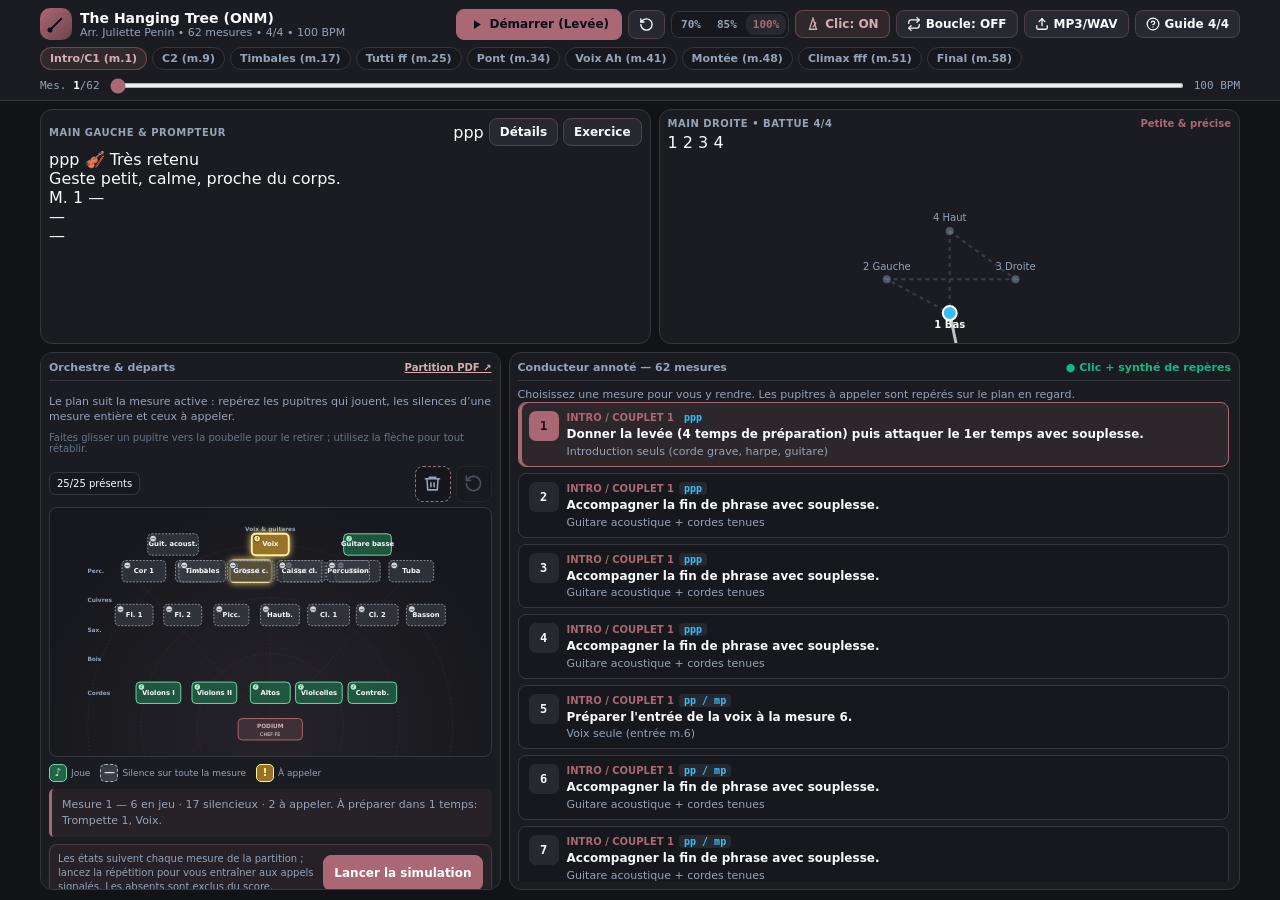
==== commit 5bd50a3a: "Réparer la réorganisation des modules et de l interface" ====
--- a/index.html
+++ b/index.html
@@ -146,18 +146,221 @@
       </div>
     </div>
   </section>
-  <!-- ========================================================================
-       ZONE 3 : CONDUCTEUR ANNOTÉ (DÉFILEMENT ISOLÉ UNIQUEMENT ICI)
-       ======================================================================== -->
+  <!-- =====================================================================
+       ZONE 3 : CONDUCTEUR ANNOTÉ (DÉFILEMENT ISOLÉ)
+       ===================================================================== -->
   <section class="score-section">
-    <div class="score-card">
-      <div class="score-header">
-        <span>Conducteur annoté — 62 mesures</span>
-        <span>Cliquez sur une mesure pour y sauter</span>
-      </div>
-      <div id="scoreListContainer"></div>
+    <div class="rehearsal-grid">
+      <aside class="score-card orchestra-panel">
+        <div class="score-header">
+          <strong>Orchestre & départs</strong>
+          <a class="source-link" href="https://drive.google.com/file/d/1L3KpcF_tF96cqktVMI78gtgKVVE-FxXz/view?usp=sharing" target="_blank" rel="noopener noreferrer">Partition PDF ↗</a>
+        </div>
+        <p class="orchestra-help">Le plan suit la mesure active : repérez les pupitres qui jouent, les silences d’une mesure entière et ceux à appeler.</p>
+        <p class="orchestra-map-help">Faites glisser un pupitre vers la poubelle pour le retirer ; utilisez la flèche pour tout rétablir.</p>
+        <div class="orchestra-map-frame">
+          <div class="orchestra-map-controls">
+            <span id="orchestraPresenceCount" class="orchestra-presence-count" aria-live="polite"></span>
+            <div id="orchestraTrashZone" class="orchestra-trash-zone" role="group" aria-label="Déposer ici un pupitre à retirer" title="Déposer ici un pupitre pour le retirer">
+              <svg width="19" height="19" viewBox="0 0 24 24" fill="none" stroke="currentColor" stroke-width="2" stroke-linecap="round" stroke-linejoin="round" aria-hidden="true">
+                <path d="M3 6h18"/><path d="M8 6V4h8v2"/><path d="m19 6-1 14H6L5 6"/><path d="M10 11v5M14 11v5"/>
+              </svg>
+            </div>
+            <button id="restoreOrchestraBtn" class="orchestra-restore-btn" type="button" aria-label="Rétablir tous les pupitres" title="Rétablir tous les pupitres">
+              <svg width="19" height="19" viewBox="0 0 24 24" fill="none" stroke="currentColor" stroke-width="2" stroke-linecap="round" stroke-linejoin="round" aria-hidden="true">
+                <path d="M3 12a9 9 0 1 0 3-6.7L3 8"/><path d="M3 3v5h5"/>
+              </svg>
+            </button>
+          </div>
+          <svg id="orchestraSvg" class="orchestra-svg" viewBox="0 0 800 510" role="img" aria-label="Plan de l’orchestre vu depuis le podium">
+          <g stroke="#49303a" stroke-width="1" stroke-dasharray="4 4" fill="none">
+            <path d="M 400 450 L 110 130" />
+            <path d="M 400 450 L 400 60" />
+            <path d="M 400 450 L 690 130" />
+            <circle cx="400" cy="450" r="150" />
+            <circle cx="400" cy="450" r="265" />
+            <circle cx="400" cy="450" r="375" />
+          </g>
+              <g fill="#94a3b8" font-size="12" font-weight="bold">
+                <text x="400" y="48" text-anchor="middle">Voix & guitares</text>
+                <text x="24" y="134">Perc.</text>
+                <text x="24" y="194">Cuivres</text>
+                <text x="24" y="254">Sax.</text>
+                <text x="24" y="314">Bois</text>
+                <text x="24" y="384">Cordes</text>
+              </g>
+          <g id="orchestraDesksLayer"></g>
+          <g transform="translate(400, 455)">
+            <rect x="-66" y="-22" width="132" height="44" rx="8" fill="#a96873" fill-opacity=".2" stroke="#a96873" stroke-width="2" />
+            <text x="0" y="-2" fill="#d1afb3" font-size="12" font-weight="bold" text-anchor="middle">PODIUM</text>
+            <text x="0" y="13" fill="#f8fafc" font-size="10" text-anchor="middle">CHEF·FE</text>
+          </g>
+          </svg>
+        </div>
+        <div class="orchestra-legend" aria-label="Légende des états des pupitres">
+          <span><i class="legend-swatch is-playing">♪</i> Joue</span>
+          <span><i class="legend-swatch is-silent">—</i> Silence sur toute la mesure</span>
+          <span><i class="legend-swatch is-cued">!</i> À appeler</span>
+        </div>
+        <div id="orchestraInfo" class="orchestra-info" aria-live="polite">Les états sont calculés à partir des notes et silences de chaque mesure de la partition. Un pupitre « joue » même s’il a des silences plus courts dans cette mesure.</div>
+        <div class="simulation-toolbar">
+          <p id="simulationInstructions">Les états suivent la partition ; les entrées sont annoncées jusqu’à une mesure à l’avance.</p>
+          <button id="startSimulationBtn" class="simulation-start-btn">Lancer la répétition</button>
+        </div>
+        <div class="simulation-stats" aria-live="polite">
+          <span>Départs : <strong id="simulationHits">0</strong></span>
+          <span>Oubliés : <strong id="simulationMisses">0</strong></span>
+          <span>Erreurs : <strong id="simulationErrors">0</strong></span>
+          <span>Mesure : <strong id="simulationMeasure">—</strong></span>
+          <span>Tempo : <strong id="simulationTempo">100 BPM</strong></span>
+          <span>Nuance : <strong id="simulationDynamic">ppp / mf</strong></span>
+        </div>
+        <div class="audio-reference">
+          <a href="https://drive.google.com/uc?export=download&id=11zXnqzXyFb5kRrhbbxSbqv2-OLB6wqT0" target="_blank" rel="noopener noreferrer">Télécharger l’enregistrement ONM (MP3) ↗</a>
+          <p>Pour l’entendre synchronisé, téléchargez-le puis chargez-le avec <strong>MP3/WAV</strong>. Le synthétiseur et le métronome intégrés fonctionnent sans ce fichier.</p>
+          <button id="audioTestBtn" type="button">Tester le son</button>
+        </div>
+      </aside>
+      <div class="score-card conductor-card">
+        <div class="score-header">
+          <strong>Conducteur annoté — 62 mesures</strong>
+          <span id="audioModeStatus" style="color:#10b981; font-weight:700;">● Clic + synthé de repères</span>
+        </div>
+        <p class="conductor-help">Choisissez une mesure pour vous y rendre. Les pupitres à appeler sont repérés sur le plan en regard.</p>
+        <div id="scoreListContainer"></div>
+      </div>
     </div>
   </section>
+
+  <!-- =====================================================================
+       MODALE GUIDE 4/4 (FERMÉE PAR DÉFAUT)
+       ===================================================================== -->
+  <div id="guideModal" class="modal-backdrop hidden">
+    <div class="modal-box">
+      <div class="modal-header">
+        <strong style="font-size:14px; color:#a96873;">Guide de la battue à 4 temps (Chironomie)</strong>
+        <button id="closeGuideBtn">Fermer ✕</button>
+      </div>
+      <div class="guide-grid">
+        <div class="guide-item">
+          <h4>0. La Levée (Anacrouse)</h4>
+          <p>Avant le 1er temps, respirez avec l'orchestre en levant la main droite sur le 4e temps à vide pour donner le tempo (100 BPM).</p>
+        </div>
+        <div class="guide-item">
+          <h4>Temps 1 : Vers le BAS</h4>
+          <p>Descente verticale franche jusqu'au plan de battue (niveau du plexus), suivie d'un petit rebond net (l'<strong>ictus</strong>).</p>
+        </div>
+        <div class="guide-item">
+          <h4>Temps 2 : Vers la GAUCHE</h4>
+          <p>Pour un droitier, mouvement vers l'intérieur (croise légèrement devant le buste vers la gauche).</p>
+        </div>
+        <div class="guide-item">
+          <h4>Temps 3 : Vers la DROITE</h4>
+          <p>Grand mouvement horizontal traversant vers l'extérieur (droite). C'est le temps le plus lisible pour tous les pupitres.</p>
+        </div>
+        <div class="guide-item">
+          <h4>Temps 4 : Vers le HAUT</h4>
+          <p>Remontée souple vers le haut pour préparer la chute du prochain Temps 1.</p>
+        </div>
+        <div class="guide-item">
+          <h4>Rôle de la Main Gauche</h4>
+          <p>Paume vers le bas = calmer/piano. Main qui monte paume vers le haut = crescendo. Index pointé = départ d'un pupitre.</p>
+        </div>
+      </div>
+    </div>
+  </div>
+
+  <div id="detailModal" class="modal-backdrop hidden">
+    <div class="modal-box detail-modal-box">
+      <div class="modal-header">
+        <strong style="font-size:14px; color:#a96873;">Vue détaillée — Nuances & départs</strong>
+        <button id="closeDetailBtn">Fermer ✕</button>
+      </div>
+      <div class="detail-grid">
+        <section class="detail-card">
+          <h3>Mesure active</h3>
+          <div class="detail-measure-title" id="detailMeasureTitle">Mesure 1</div>
+          <p class="detail-muted" id="detailSectionText">Intro/Couplet 1</p>
+          <div class="detail-dyn-line">
+            <span class="detail-dyn-value" id="detailDynValue">ppp / mf</span>
+            <div class="detail-dyn-track" aria-label="Intensité de la nuance">
+              <div class="detail-dyn-fill" id="detailDynFill"></div>
+            </div>
+          </div>
+          <p class="detail-text" id="detailNuanceText">Garder un geste très proche du corps et une battue légère.</p>
+          <div class="detail-cue">
+            <strong>Action à préparer</strong>
+            <p class="detail-text" id="detailActionText">—</p>
+          </div>
+        </section>
+
+        <section class="detail-card">
+          <h3>Main gauche</h3>
+          <div class="detail-gesture">
+            <div class="detail-hand-icon" id="detailHandIcon">🤚</div>
+            <div>
+              <div class="detail-measure-title" style="font-size:16px;" id="detailGestureTitle">Paume vers le bas</div>
+              <p class="detail-muted" id="detailGestureDesc">—</p>
+            </div>
+          </div>
+          <div class="detail-cue">
+            <strong>Départ / repère d’écoute</strong>
+            <p class="detail-text" id="detailCueText">Aucun départ critique à cette mesure.</p>
+          </div>
+        </section>
+
+        <section class="detail-card">
+          <h3>À écouter et équilibrer</h3>
+          <p class="detail-text" id="detailInstrumentsText">—</p>
+          <p class="detail-muted" id="detailNextText">—</p>
+        </section>
+
+        <section class="detail-card">
+          <h3>Repère pédagogique</h3>
+          <p class="detail-text">La main droite donne la pulsation et la précision. La main gauche prépare les entrées, soutient les crescendos et indique les changements de dynamique.</p>
+          <div class="detail-footer">
+            <span>Utilisez les flèches du conducteur pour changer de mesure.</span>
+            <span id="detailTempoText">100 BPM</span>
+          </div>
+        </section>
+      </div>
+    </div>
+  </div>
+
+  <div id="exerciseModal" class="modal-backdrop hidden">
+    <div class="modal-box exercise-modal-box">
+      <div class="modal-header">
+        <strong style="font-size:14px; color:#a96873;">Mode exercice — Précision du geste</strong>
+        <button id="closeExerciseBtn">Fermer ✕</button>
+      </div>
+      <div class="exercise-hero">
+        <div class="exercise-score" id="exerciseScore">—</div>
+        <div class="exercise-status" id="exerciseStatus">Lancez l’exercice puis tapez sur le bouton ou avec la touche Espace.</div>
+        <div class="exercise-live-feedback" id="exerciseLiveFeedback">—</div>
+      </div>
+      <div class="exercise-stats">
+        <div class="exercise-stat"><strong id="exerciseLastError">—</strong><span>Dernier écart</span></div>
+        <div class="exercise-stat"><strong id="exerciseBestScore">—</strong><span>Meilleur score</span></div>
+        <div class="exercise-stat"><strong id="exerciseStreak">0</strong><span>Série</span></div>
+      </div>
+      <button id="startExerciseBtn" class="btn-play" style="width:100%;">Démarrer l’exercice</button>
+      <button id="exerciseTapBtn" class="exercise-tap-btn" disabled>Je tape maintenant — Espace</button>
+      <p class="detail-muted" style="margin-top:10px;">Le score compare chaque tap au battement attendu. Jusqu’à 35 ms d’écart : précision excellente ; au-delà de 175 ms : tap hors tempo.</p>
+      <div class="exercise-feedback-guide" aria-label="Légende des retours visuels">
+        <div class="guide-on-time"><strong>Vert — dans le tempo :</strong> le geste est proche du battement attendu.</div>
+        <div class="guide-early"><strong>Bleu — en avance :</strong> le geste arrive avant le battement ; attendez légèrement.</div>
+        <div class="guide-late"><strong>Rouge — en retard :</strong> le geste arrive après le battement ; anticipez légèrement.</div>
+      </div>
+      <section class="exercise-history">
+        <div class="exercise-history-header">
+          <strong>Historique des sessions</strong>
+          <button id="clearExerciseHistoryBtn" title="Effacer l’historique local">Effacer</button>
+        </div>
+        <div class="exercise-history-summary" id="exerciseHistorySummary">Aucune session enregistrée.</div>
+        <div class="exercise-history-list" id="exerciseHistoryList"></div>
+      </section>
+    </div>
+  </div>
 
   <!-- Toast de notification -->
   <div id="toastMsg" class="toast-msg hidden"></div>
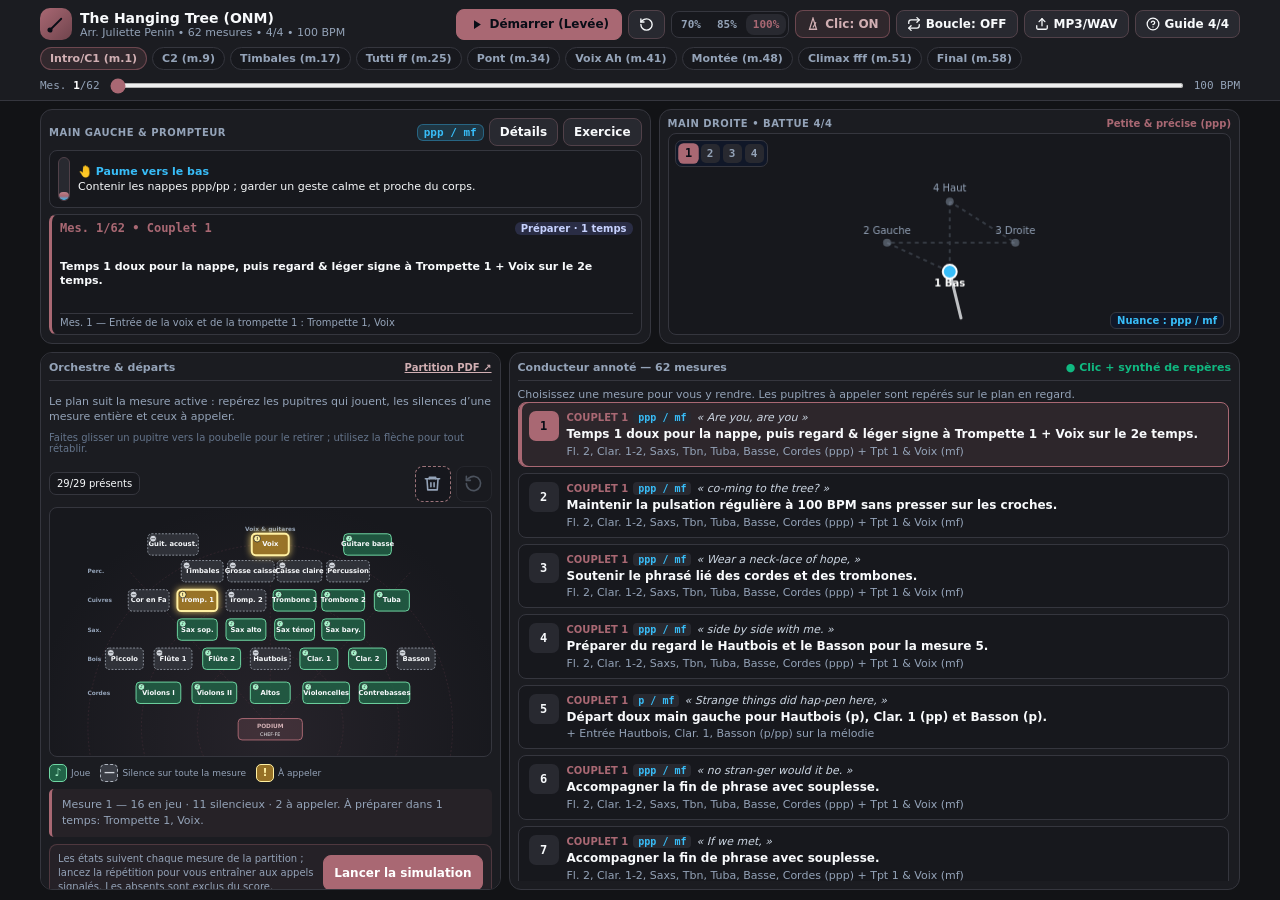
==== commit d1c0624e: "Refaire la réorganisation sans perdre le contenu" ====
--- a/index.html
+++ b/index.html
@@ -4,19 +4,13 @@
   <meta charset="UTF-8" />
   <meta name="viewport" content="width=device-width, initial-scale=1.0, maximum-scale=1.0, user-scalable=no" />
   <title>Studio de Direction — The Hanging Tree (ONM)</title>
-  <link rel="stylesheet" href="css/01-variables.css" />
-  <link rel="stylesheet" href="css/02-header.css" />
-  <link rel="stylesheet" href="css/03-hands.css" />
-  <link rel="stylesheet" href="css/04-score.css" />
-  <link rel="stylesheet" href="css/05-modals.css" />
-  <link rel="stylesheet" href="css/06-detail.css" />
-  <link rel="stylesheet" href="css/07-orchestra.css" />
-  <link rel="stylesheet" href="css/08-toast.css" />
+    <link rel="stylesheet" href="css/app.css" />
 </head>
 <body>
-  <!-- ========================================================================
+
+  <!-- =====================================================================
        ZONE 1 : HEADER COMPACT FIXE EN HAUT
-       ======================================================================== -->
+       ===================================================================== -->
   <header class="app-header">
     <div class="header-inner">
       <div class="header-top">
@@ -32,34 +26,46 @@
             <p class="brand-sub">Arr. Juliette Penin • 62 mesures • 4/4 • 100 BPM</p>
           </div>
         </div>
+
         <div class="transport-bar">
+          <!-- Lecture / Pause -->
           <button id="playPauseBtn" class="btn-play">
             <svg id="iconPlay" width="15" height="15" viewBox="0 0 24 24" fill="currentColor"><path d="M8 5v14l11-7z"/></svg>
             <svg id="iconPause" class="hidden" width="15" height="15" viewBox="0 0 24 24" fill="currentColor"><path d="M6 19h4V5H6v14zm8-14v14h4V5h-4z"/></svg>
             <span id="playBtnText">Démarrer (Levée)</span>
           </button>
+
+          <!-- Reset -->
           <button id="resetBtn" title="Retour mesure 1">
             <svg width="15" height="15" viewBox="0 0 24 24" fill="none" stroke="currentColor" stroke-width="2.2" stroke-linecap="round" stroke-linejoin="round">
               <path d="M3 12a9 9 0 1 0 9-9 9.75 9.75 0 0 0-6.74 2.74L3 8"/><path d="M3 3v5h5"/>
             </svg>
           </button>
+
+          <!-- Sélecteur de Tempo -->
           <div class="speed-group">
             <button class="speed-btn" data-speed="0.7">70%</button>
             <button class="speed-btn" data-speed="0.85">85%</button>
             <button class="speed-btn active" data-speed="1">100%</button>
           </div>
+
+          <!-- Clic Métronome -->
           <button id="metroBtn" class="btn-toggle-on">
             <svg width="14" height="14" viewBox="0 0 24 24" fill="none" stroke="currentColor" stroke-width="2.2">
               <path d="M12 2L6 21h12L12 2z"/><path d="M12 18l5-9"/>
             </svg>
             <span>Clic: <strong id="metroText">ON</strong></span>
           </button>
+
+          <!-- Boucle Section -->
           <button id="loopBtn">
             <svg width="14" height="14" viewBox="0 0 24 24" fill="none" stroke="currentColor" stroke-width="2.2" stroke-linecap="round" stroke-linejoin="round">
               <polyline points="17 1 21 5 17 9"/><path d="M3 11V9a4 4 0 0 1 4-4h14"/><polyline points="7 23 3 19 7 15"/><path d="M21 13v2a4 4 0 0 1-4 4H3"/>
             </svg>
             <span>Boucle: <strong id="loopText">OFF</strong></span>
           </button>
+
+          <!-- Import MP3/WAV -->
           <label for="audioFileInput" class="btn" title="Charger un enregistrement MP3 ou WAV">
             <svg width="14" height="14" viewBox="0 0 24 24" fill="none" stroke="currentColor" stroke-width="2.2" stroke-linecap="round" stroke-linejoin="round">
               <path d="M21 15v4a2 2 0 0 1-2 2H5a2 2 0 0 1-2-2v-4"/><polyline points="17 8 12 3 7 8"/><line x1="12" y1="3" x2="12" y2="15"/>
@@ -68,6 +74,8 @@
           </label>
           <input type="file" id="audioFileInput" accept="audio/*" class="hidden" />
           <button id="clearMp3Btn" class="hidden" title="Revenir au synthétiseur intégré">✕</button>
+
+          <!-- Guide 4/4 -->
           <button id="openGuideBtn">
             <svg width="14" height="14" viewBox="0 0 24 24" fill="none" stroke="currentColor" stroke-width="2.2" stroke-linecap="round" stroke-linejoin="round">
               <circle cx="12" cy="12" r="10"/><path d="M9.09 9a3 3 0 0 1 5.83 1c0 2-3 3-3 3"/><line x1="12" y1="17" x2="12.01" y2="17"/>
@@ -76,7 +84,11 @@
           </button>
         </div>
       </div>
+
+      <!-- Barre de sélection rapide des sections -->
       <div class="section-pills" id="sectionPillsRow"></div>
+
+      <!-- Barre de progression des mesures -->
       <div class="scrubber-row">
         <span>Mes. <strong id="scrubberLabel" style="color:#fff;">1</strong>/62</span>
         <input type="range" id="measureSlider" min="1" max="62" value="1" step="1" />
@@ -84,16 +96,18 @@
       </div>
     </div>
   </header>
-  <!-- ========================================================================
+
+  <!-- =====================================================================
        ZONE 2 : PANNEAU DES DEUX MAINS STRICTEMENT FIXE (TOUJOURS VISIBLE)
-       ======================================================================== -->
+       ===================================================================== -->
   <section class="hands-stage-wrapper">
     <div class="hands-stage-grid">
+      
       <!-- CÔTÉ GAUCHE : MAIN DROITE (Battue 4/4 animée) -->
       <div class="panel-card">
         <div class="panel-header">
           <span class="panel-label">Main Droite • Battue 4/4</span>
-          <span id="rightHandMode" style="font-size:10px; font-weight:700; color:#a96873;">Petite &amp; précise</span>
+          <span id="rightHandMode" style="font-size:10px; font-weight:700; color:#a96873;">Petite & précise</span>
         </div>
         <div class="canvas-box" id="canvasBox">
           <div class="beat-pills">
@@ -104,6 +118,8 @@
           </div>
           <canvas id="conductingCanvas"></canvas>
           <div class="amp-tag" id="ampTag">Amplitude : ppp</div>
+
+          <!-- Overlay Levée / Préparation (4 temps avant m.1) -->
           <div id="countInOverlay" class="countin-overlay hidden">
             <span style="font-size:10px; font-weight:800; text-transform:uppercase; color:#a96873;">Levée de préparation</span>
             <div class="countin-num" id="countInNum">1</div>
@@ -111,41 +127,51 @@
           </div>
         </div>
       </div>
+
       <!-- CÔTÉ DROIT : MAIN GAUCHE + PROMPTEUR IMMÉDIAT -->
       <div class="panel-card">
         <div class="panel-header">
-          <span class="panel-label">Main Gauche &amp; Prompteur</span>
+          <span class="panel-label">Main Gauche & Prompteur</span>
           <span class="panel-header-actions" style="display:flex; align-items:center; gap:5px;">
             <span class="dynamic-pill" id="dynamicBadge">ppp / mf</span>
             <button id="openDetailBtn" title="Ouvrir la vue détaillée">Détails</button>
-            <button id="openExerciseBtn" title="Ouvrir l'exercice de battue">Exercice</button>
+            <button id="openExerciseBtn" title="Évaluer la précision du geste" aria-label="Ouvrir l’exercice">Exercice</button>
           </span>
         </div>
+
         <div class="right-hand-body">
+          <!-- Indicateur visuel animé de la Main Gauche -->
           <div class="lh-meter-row">
-            <div class="lh-gauge-track">
+            <div class="lh-gauge-track" title="Hauteur et énergie de la main gauche">
               <div class="lh-gauge-fill" id="lhGaugeFill"></div>
             </div>
             <div class="lh-info">
               <div class="lh-title-row">
-                <span class="lh-gesture-badge" id="lhGestureBadge">—</span>
-                <span id="lhGestureTitle">—</span>
+                <span class="lh-gesture-badge" id="lhGestureTitle">🤚 Paume vers le bas</span>
               </div>
-              <div class="lh-desc" id="lhGestureDesc">—</div>
-            </div>
-          </div>
+              <div class="lh-desc" id="lhGestureDesc">Contenir la nappe ppp (Fl.2, Clar., Cordes) et montrer le départ Tpt 1 / Voix au 2e temps.</div>
+            </div>
+          </div>
+
+          <!-- Prompteur d'action immédiate -->
           <div class="prompter-box">
             <div class="prompter-top">
-              <span class="measure-counter" id="prompterMeasure">M. 1</span>
-              <span class="next-cue-chip" id="nextCueChip">—</span>
-            </div>
-            <div class="action-now-text" id="actionNowText">—</div>
-            <div class="next-cue-text" id="nextCueText">—</div>
-          </div>
-        </div>
-      </div>
+              <span class="measure-counter" id="prompterMeasure">Mes. 1/62 • Intro/C1</span>
+              <span class="next-cue-chip" id="nextCueChip">Préparer · 1 temps</span>
+            </div>
+            <div class="action-now-text" id="actionNowText">
+              Temps 1 doux pour la nappe, puis regard & léger signe à Trompette 1 + Voix sur le 2e temps.
+            </div>
+            <div class="next-cue-text" id="nextCueText">
+              Prochain départ : Mes. 1 — voix et trompette 1
+            </div>
+          </div>
+        </div>
+      </div>
+
     </div>
   </section>
+
   <!-- =====================================================================
        ZONE 3 : CONDUCTEUR ANNOTÉ (DÉFILEMENT ISOLÉ)
        ===================================================================== -->
@@ -362,19 +388,8 @@
     </div>
   </div>
 
-  <!-- Toast de notification -->
   <div id="toastMsg" class="toast-msg hidden"></div>
 
-  <!-- Scripts modulaires (chargés dans l'ordre des dépendances) -->
-  <script src="js/state.js"></script>
-  <script src="js/refs.js"></script>
-  <script src="js/data.js"></script>
-  <script src="js/audio.js"></script>
-  <script src="js/playback.js"></script>
-  <script src="js/ui.js"></script>
-  <script src="js/canvas.js"></script>
-  <script src="js/simulation.js"></script>
-  <script src="js/exercise.js"></script>
-  <script src="js/main.js"></script>
+    <script src="js/app.js"></script>
 </body>
 </html>
--- a/css/app.css
+++ b/css/app.css
@@ -0,0 +1,1342 @@
+    :root {
+      --bg-app: #121316;
+      --bg-surface: #1b1c21;
+      --bg-elevated: #282930;
+      --bg-card: #17181d;
+      --border-subtle: #35363e;
+      --border-strong: #514149;
+      --text-main: #f8fafc;
+      --text-muted: #94a3b8;
+      --text-dim: #64748b;
+      --accent-amber: #a96873;
+      --accent-amber-soft: rgba(169, 105, 115, 0.16);
+      --accent-sky: #38bdf8;
+      --accent-emerald: #10b981;
+      --accent-rose: #bd828b;
+      --accent-indigo: #818cf8;
+      --radius-sm: 8px;
+      --radius-md: 12px;
+      --radius-lg: 16px;
+    }
+
+    *, *::before, *::after {
+      box-sizing: border-box;
+    }
+
+    html, body {
+      height: 100%;
+      height: 100dvh;
+      max-height: 100dvh;
+      margin: 0;
+      padding: 0;
+      overflow: hidden;
+      display: flex;
+      flex-direction: column;
+      background-color: var(--bg-app);
+      color: var(--text-main);
+      font-family: system-ui, -apple-system, BlinkMacSystemFont, "Segoe UI", Roboto, sans-serif;
+      -webkit-tap-highlight-color: transparent;
+    }
+
+    /* Protection stricte contre tout SVG géant */
+    svg {
+      display: inline-block;
+      vertical-align: middle;
+      flex-shrink: 0;
+    }
+
+    button, label.btn {
+      font-family: inherit;
+      cursor: pointer;
+      border: 1px solid var(--border-strong);
+      background-color: var(--bg-elevated);
+      color: var(--text-main);
+      border-radius: var(--radius-sm);
+      padding: 6px 10px;
+      font-size: 12px;
+      font-weight: 600;
+      display: inline-flex;
+      align-items: center;
+      justify-content: center;
+      gap: 5px;
+      transition: transform 0.1s ease, background-color 0.15s ease, border-color 0.15s ease;
+      user-select: none;
+    }
+
+    button:active, label.btn:active {
+      transform: scale(0.96);
+    }
+
+    .hidden {
+      display: none !important;
+    }
+
+    /* =====================================================================
+       ZONE 1 : HEADER COMPACT FIXE EN HAUT
+       ===================================================================== */
+    .app-header {
+      flex-shrink: 0;
+      background-color: var(--bg-surface);
+      border-bottom: 1px solid var(--border-subtle);
+      padding: 8px 12px;
+      z-index: 20;
+    }
+
+    .header-inner {
+      max-width: 1200px;
+      margin: 0 auto;
+      display: flex;
+      flex-direction: column;
+      gap: 7px;
+    }
+
+    .header-top {
+      display: flex;
+      flex-wrap: wrap;
+      align-items: center;
+      justify-content: space-between;
+      gap: 8px;
+    }
+
+    .brand {
+      display: flex;
+      align-items: center;
+      gap: 8px;
+      min-width: 0;
+    }
+
+    .brand-icon {
+      width: 32px;
+      height: 32px;
+      border-radius: 10px;
+      background: linear-gradient(135deg, #a96873, #70444d);
+      color: #090d16;
+      display: flex;
+      align-items: center;
+      justify-content: center;
+      flex-shrink: 0;
+    }
+
+    .brand-title {
+      font-size: 14px;
+      font-weight: 800;
+      margin: 0;
+      white-space: nowrap;
+      overflow: hidden;
+      text-overflow: ellipsis;
+    }
+
+    .brand-sub {
+      font-size: 11px;
+      color: var(--text-muted);
+      margin: 0;
+    }
+
+    .transport-bar {
+      display: flex;
+      flex-wrap: wrap;
+      align-items: center;
+      gap: 6px;
+    }
+
+    .btn-play {
+      background-color: var(--accent-amber);
+      border-color: var(--accent-amber);
+      color: #090d16;
+      font-weight: 800;
+      padding: 7px 12px;
+    }
+
+    .btn-play:hover {
+      background-color: #b9858c;
+    }
+
+    .speed-group {
+      display: inline-flex;
+      background-color: var(--bg-card);
+      border: 1px solid var(--border-subtle);
+      border-radius: var(--radius-sm);
+      padding: 2px;
+      gap: 2px;
+    }
+
+    .speed-btn {
+      border: none;
+      background: transparent;
+      color: var(--text-muted);
+      padding: 4px 7px;
+      font-size: 11px;
+      font-family: ui-monospace, SFMono-Regular, Menlo, monospace;
+    }
+
+    .speed-btn.active {
+      background-color: var(--bg-elevated);
+      color: var(--accent-amber);
+    }
+
+    .btn-toggle-on {
+      border-color: rgba(169, 105, 115, 0.5);
+      background-color: rgba(169, 105, 115, 0.14);
+      color: #d1afb3;
+    }
+
+    .btn-loop-on {
+      border-color: rgba(16, 185, 129, 0.5);
+      background-color: rgba(16, 185, 129, 0.14);
+      color: #6ee7b7;
+    }
+
+    .section-pills {
+      display: flex;
+      align-items: center;
+      gap: 5px;
+      overflow-x: auto;
+      scrollbar-width: none;
+      padding-bottom: 2px;
+    }
+
+    .section-pills::-webkit-scrollbar {
+      display: none;
+    }
+
+    .pill-btn {
+      white-space: nowrap;
+      padding: 4px 9px;
+      font-size: 11px;
+      border-radius: 999px;
+      background-color: var(--bg-card);
+      border-color: var(--border-subtle);
+      color: var(--text-muted);
+    }
+
+    .pill-btn.active {
+      background-color: var(--accent-amber-soft);
+      border-color: rgba(169, 105, 115, 0.5);
+      color: #d1afb3;
+    }
+
+    .scrubber-row {
+      display: flex;
+      align-items: center;
+      gap: 8px;
+      font-size: 11px;
+      font-family: ui-monospace, SFMono-Regular, Menlo, monospace;
+      color: var(--text-muted);
+    }
+
+    .scrubber-row input[type="range"] {
+      flex: 1;
+      height: 5px;
+      accent-color: var(--accent-amber);
+      cursor: pointer;
+    }
+
+    /* =====================================================================
+       ZONE 2 : PANNEAU DES DEUX MAINS STRICTEMENT FIXE (TOUJOURS VISIBLE)
+       ===================================================================== */
+    .hands-stage-wrapper {
+      flex-shrink: 0;
+      background-color: var(--bg-app);
+      padding: 8px 12px 4px 12px;
+    }
+
+    .hands-stage-grid {
+      max-width: 1200px;
+      margin: 0 auto;
+      display: grid;
+      grid-template-columns: 1.05fr 1fr;
+      gap: 8px;
+      height: 235px;
+    }
+
+    /* La main gauche se lit à gauche ; la main droite (baguette) à droite. */
+    .hands-stage-grid > .panel-card:first-child {
+      grid-column: 2;
+    }
+
+    .hands-stage-grid > .panel-card:last-child {
+      grid-column: 1;
+      grid-row: 1;
+    }
+
+    @media (max-width: 640px) {
+      .hands-stage-grid {
+        grid-template-columns: 1fr 1fr;
+        height: 205px;
+      }
+      .brand-sub {
+        display: none;
+      }
+      .panel-header {
+        flex-wrap: wrap;
+      }
+      .panel-header > .panel-label {
+        flex: 1 1 100%;
+      }
+      .panel-header-actions {
+        width: 100%;
+        justify-content: flex-end;
+      }
+      .panel-header-actions .dynamic-pill {
+        display: none;
+      }
+      .panel-header-actions button {
+        min-height: 32px;
+        padding: 5px 7px;
+        font-size: 10px;
+      }
+    }
+
+    .panel-card {
+      background-color: var(--bg-surface);
+      border: 1px solid var(--border-subtle);
+      border-radius: var(--radius-md);
+      padding: 8px;
+      display: flex;
+      flex-direction: column;
+      min-width: 0;
+      min-height: 0;
+      position: relative;
+      overflow: hidden;
+    }
+
+    .panel-header {
+      display: flex;
+      align-items: center;
+      justify-content: space-between;
+      gap: 4px;
+      margin-bottom: 4px;
+      flex-shrink: 0;
+    }
+
+    .panel-label {
+      font-size: 10px;
+      font-weight: 700;
+      text-transform: uppercase;
+      letter-spacing: 0.05em;
+      color: var(--text-muted);
+    }
+
+    /* Côté Gauche : Canvas Main Droite */
+    .canvas-box {
+      position: relative;
+      flex: 1;
+      min-height: 0;
+      width: 100%;
+      background-color: var(--bg-card);
+      border: 1px solid var(--border-subtle);
+      border-radius: var(--radius-sm);
+      overflow: hidden;
+    }
+
+    #conductingCanvas {
+      display: block;
+      width: 100%;
+      height: 100%;
+    }
+
+    .beat-pills {
+      position: absolute;
+      top: 6px;
+      left: 6px;
+      display: flex;
+      gap: 3px;
+      background: rgba(15, 23, 42, 0.88);
+      padding: 3px;
+      border-radius: 7px;
+      border: 1px solid var(--border-subtle);
+      z-index: 5;
+    }
+
+    .beat-dot {
+      width: 19px;
+      height: 19px;
+      border-radius: 5px;
+      font-size: 11px;
+      font-weight: 800;
+      font-family: ui-monospace, monospace;
+      display: flex;
+      align-items: center;
+      justify-content: center;
+      background-color: var(--bg-elevated);
+      color: var(--text-muted);
+    }
+
+    .beat-dot.active {
+      background-color: var(--accent-amber);
+      color: #090d16;
+      transform: scale(1.08);
+    }
+
+    .amp-tag {
+      position: absolute;
+      bottom: 5px;
+      right: 6px;
+      font-size: 10px;
+      font-weight: 700;
+      background: rgba(15, 23, 42, 0.88);
+      padding: 2px 6px;
+      border-radius: 6px;
+      border: 1px solid var(--border-subtle);
+      color: var(--accent-sky);
+      z-index: 5;
+    }
+
+    .countin-overlay {
+      position: absolute;
+      inset: 0;
+      background: rgba(9, 13, 22, 0.88);
+      display: flex;
+      flex-direction: column;
+      align-items: center;
+      justify-content: center;
+      text-align: center;
+      padding: 8px;
+      z-index: 15;
+    }
+
+    .countin-num {
+      font-size: 34px;
+      font-weight: 900;
+      font-family: ui-monospace, monospace;
+      color: var(--accent-amber);
+      line-height: 1.1;
+    }
+
+    /* Côté Droit : Main Gauche + Prompteur immédiat */
+    .right-hand-body {
+      flex: 1;
+      min-height: 0;
+      display: flex;
+      flex-direction: column;
+      justify-content: space-between;
+      gap: 6px;
+    }
+
+    .lh-meter-row {
+      display: flex;
+      align-items: center;
+      gap: 8px;
+      background-color: var(--bg-card);
+      border: 1px solid var(--border-subtle);
+      border-radius: var(--radius-sm);
+      padding: 6px 8px;
+      flex-shrink: 0;
+    }
+
+    .lh-gauge-track {
+      width: 12px;
+      height: 44px;
+      background-color: var(--bg-elevated);
+      border-radius: 999px;
+      position: relative;
+      overflow: hidden;
+      flex-shrink: 0;
+      border: 1px solid var(--border-strong);
+    }
+
+    .lh-gauge-fill {
+      position: absolute;
+      bottom: 0;
+      left: 0;
+      right: 0;
+      height: 25%;
+      background: linear-gradient(to top, #38bdf8, #a96873, #bd828b);
+      border-radius: 999px;
+      transition: height 0.18s ease-out;
+    }
+
+    .lh-info {
+      min-width: 0;
+      flex: 1;
+    }
+
+    .lh-title-row {
+      display: flex;
+      align-items: center;
+      justify-content: space-between;
+      gap: 4px;
+    }
+
+    .lh-gesture-badge {
+      font-size: 11px;
+      font-weight: 800;
+      color: var(--accent-sky);
+    }
+
+    .dynamic-pill {
+      font-family: ui-monospace, monospace;
+      font-size: 11px;
+      font-weight: 800;
+      padding: 1px 6px;
+      border-radius: 6px;
+      background-color: rgba(56, 189, 248, 0.16);
+      color: var(--accent-sky);
+      border: 1px solid rgba(56, 189, 248, 0.35);
+    }
+
+    .lh-desc {
+      font-size: 11px;
+      color: var(--text-main);
+      line-height: 1.25;
+      margin-top: 2px;
+      display: -webkit-box;
+      -webkit-line-clamp: 2;
+      line-clamp: 2;
+      -webkit-box-orient: vertical;
+      overflow: hidden;
+    }
+
+    .prompter-box {
+      flex: 1;
+      min-height: 0;
+      background-color: var(--bg-card);
+      border: 1px solid var(--border-subtle);
+      border-left: 3px solid var(--accent-amber);
+      border-radius: var(--radius-sm);
+      padding: 6px 8px;
+      display: flex;
+      flex-direction: column;
+      justify-content: space-between;
+      overflow: hidden;
+    }
+
+    .prompter-top {
+      display: flex;
+      align-items: center;
+      justify-content: space-between;
+      gap: 4px;
+    }
+
+    .measure-counter {
+      font-size: 12px;
+      font-weight: 800;
+      font-family: ui-monospace, monospace;
+      color: var(--accent-amber);
+    }
+
+    .next-cue-chip {
+      font-size: 10px;
+      font-weight: 700;
+      padding: 1px 6px;
+      border-radius: 6px;
+      background-color: rgba(129, 140, 248, 0.18);
+      color: #c7d2fe;
+      white-space: nowrap;
+    }
+
+    .action-now-text {
+      font-size: 11px;
+      font-weight: 600;
+      color: var(--text-main);
+      line-height: 1.25;
+      margin: 2px 0;
+      display: -webkit-box;
+      -webkit-line-clamp: 3;
+      -webkit-box-orient: vertical;
+      overflow: hidden;
+    }
+
+    .next-cue-text {
+      font-size: 10px;
+      color: var(--text-muted);
+      white-space: nowrap;
+      overflow: hidden;
+      text-overflow: ellipsis;
+      border-top: 1px solid var(--border-subtle);
+      padding-top: 3px;
+    }
+
+    /* =====================================================================
+       ZONE 3 : CONDUCTEUR ANNOTÉ (DÉFILEMENT ISOLÉ UNIQUEMENT ICI)
+       ===================================================================== */
+    .score-section {
+      flex: 1;
+      min-height: 0;
+      padding: 4px 12px 10px 12px;
+      display: flex;
+      flex-direction: column;
+      overflow: hidden;
+    }
+
+    .score-card {
+      max-width: 1200px;
+      width: 100%;
+      margin: 0 auto;
+      flex: 1;
+      min-height: 0;
+      background-color: var(--bg-surface);
+      border: 1px solid var(--border-subtle);
+      border-radius: var(--radius-md);
+      padding: 8px;
+      display: flex;
+      flex-direction: column;
+      overflow: hidden;
+    }
+
+    .score-header {
+      flex-shrink: 0;
+      display: flex;
+      align-items: center;
+      justify-content: space-between;
+      padding-bottom: 6px;
+      margin-bottom: 6px;
+      border-bottom: 1px solid var(--border-subtle);
+      font-size: 11px;
+      color: var(--text-muted);
+    }
+
+    #scoreListContainer {
+      flex: 1;
+      min-height: 0;
+      overflow-y: auto;
+      display: flex;
+      flex-direction: column;
+      gap: 6px;
+      padding-right: 2px;
+    }
+
+    .measure-row {
+      display: flex;
+      align-items: flex-start;
+      gap: 8px;
+      padding: 8px 10px;
+      background-color: var(--bg-card);
+      border: 1px solid var(--border-subtle);
+      border-radius: var(--radius-sm);
+      cursor: pointer;
+      transition: background-color 0.12s ease, border-color 0.12s ease;
+    }
+
+    .measure-row:hover {
+      border-color: var(--border-strong);
+      background-color: rgba(30, 41, 59, 0.55);
+    }
+
+    .measure-row.active-measure {
+      border-color: var(--accent-amber);
+      background-color: rgba(169, 105, 115, 0.12);
+      box-shadow: inset 3px 0 0 var(--accent-amber);
+    }
+
+    .m-num-badge {
+      width: 30px;
+      height: 30px;
+      border-radius: 7px;
+      background-color: var(--bg-elevated);
+      font-family: ui-monospace, monospace;
+      font-size: 12px;
+      font-weight: 800;
+      display: flex;
+      align-items: center;
+      justify-content: center;
+      flex-shrink: 0;
+      color: var(--text-main);
+    }
+
+    .measure-row.active-measure .m-num-badge {
+      background-color: var(--accent-amber);
+      color: #090d16;
+    }
+
+    .m-content {
+      flex: 1;
+      min-width: 0;
+    }
+
+    .m-top-line {
+      display: flex;
+      flex-wrap: wrap;
+      align-items: center;
+      gap: 5px;
+      margin-bottom: 3px;
+    }
+
+    .m-section-tag {
+      font-size: 10px;
+      font-weight: 700;
+      text-transform: uppercase;
+      color: var(--accent-amber);
+    }
+
+    .m-dyn-tag {
+      font-size: 10px;
+      font-weight: 800;
+      font-family: ui-monospace, monospace;
+      padding: 1px 5px;
+      border-radius: 4px;
+      background-color: var(--bg-elevated);
+      color: var(--accent-sky);
+    }
+
+    .m-lyrics {
+      font-size: 11px;
+      font-style: italic;
+      color: #cbd5e1;
+    }
+
+    .m-action {
+      font-size: 12px;
+      font-weight: 600;
+      color: var(--text-main);
+      line-height: 1.3;
+    }
+
+    .m-instruments {
+      font-size: 11px;
+      color: var(--text-muted);
+      margin-top: 2px;
+    }
+
+    /* =====================================================================
+       MODALE GUIDE 4/4 (FERMÉE PAR DÉFAUT)
+       ===================================================================== */
+    .modal-backdrop {
+      position: fixed;
+      inset: 0;
+      background-color: rgba(2, 6, 23, 0.85);
+      z-index: 50;
+      display: flex;
+      align-items: center;
+      justify-content: center;
+      padding: 16px;
+    }
+
+    .modal-box {
+      background-color: var(--bg-surface);
+      border: 1px solid var(--border-strong);
+      border-radius: var(--radius-lg);
+      max-width: 680px;
+      width: 100%;
+      max-height: 85dvh;
+      overflow-y: auto;
+      padding: 16px;
+      box-shadow: 0 20px 40px rgba(0, 0, 0, 0.6);
+    }
+
+    .detail-modal-box {
+      max-width: 820px;
+    }
+
+    .detail-grid {
+      display: grid;
+      grid-template-columns: 1.05fr 1fr;
+      gap: 10px;
+    }
+
+    .detail-card {
+      background-color: var(--bg-card);
+      border: 1px solid var(--border-subtle);
+      border-radius: var(--radius-sm);
+      padding: 12px;
+      min-width: 0;
+    }
+
+    .detail-card h3 {
+      margin: 0 0 8px;
+      font-size: 11px;
+      color: var(--text-muted);
+      text-transform: uppercase;
+      letter-spacing: 0.06em;
+    }
+
+    .detail-measure-title {
+      font-size: 22px;
+      font-weight: 900;
+      color: var(--accent-amber);
+      margin-bottom: 2px;
+    }
+
+    .detail-dyn-line {
+      display: flex;
+      align-items: center;
+      gap: 8px;
+      margin: 8px 0 10px;
+    }
+
+    .detail-dyn-value {
+      font-size: 18px;
+      font-weight: 900;
+      font-family: ui-monospace, monospace;
+      color: var(--accent-sky);
+    }
+
+    .detail-dyn-track {
+      flex: 1;
+      height: 9px;
+      overflow: hidden;
+      border-radius: 999px;
+      background: var(--bg-elevated);
+    }
+
+    .detail-dyn-fill {
+      height: 100%;
+      width: 25%;
+      border-radius: inherit;
+      background: linear-gradient(90deg, #38bdf8, #a96873, #bd828b);
+      transition: width 0.2s ease;
+    }
+
+    .detail-text {
+      color: var(--text-main);
+      font-size: 13px;
+      line-height: 1.4;
+      margin: 0;
+    }
+
+    .detail-muted {
+      color: var(--text-muted);
+      font-size: 12px;
+      line-height: 1.4;
+      margin: 6px 0 0;
+    }
+
+    .detail-gesture {
+      display: flex;
+      align-items: center;
+      gap: 12px;
+      min-height: 78px;
+    }
+
+    .detail-hand-icon {
+      width: 58px;
+      height: 58px;
+      flex: 0 0 58px;
+      display: grid;
+      place-items: center;
+      border-radius: 50%;
+      background: radial-gradient(circle at 35% 30%, rgba(56,189,248,.35), rgba(56,189,248,.08));
+      border: 1px solid rgba(56,189,248,.45);
+      font-size: 28px;
+    }
+
+    .detail-cue {
+      border-left: 3px solid var(--accent-amber);
+      padding-left: 10px;
+      margin-top: 8px;
+    }
+
+    .detail-cue strong {
+      color: #d1afb3;
+      font-size: 12px;
+    }
+
+    .detail-footer {
+      display: flex;
+      justify-content: space-between;
+      align-items: center;
+      gap: 8px;
+      margin-top: 10px;
+      color: var(--text-dim);
+      font-size: 11px;
+    }
+
+    .exercise-modal-box {
+      max-width: 620px;
+    }
+
+    .exercise-hero {
+      text-align: center;
+      padding: 8px 0 14px;
+    }
+
+    .exercise-score {
+      font-size: 48px;
+      line-height: 1;
+      font-weight: 900;
+      color: var(--accent-amber);
+      font-family: ui-monospace, monospace;
+    }
+
+    .exercise-status {
+      min-height: 20px;
+      margin-top: 8px;
+      color: var(--text-muted);
+      font-size: 12px;
+    }
+
+    .exercise-stats {
+      display: grid;
+      grid-template-columns: repeat(3, 1fr);
+      gap: 8px;
+      margin: 10px 0;
+    }
+
+    .exercise-stat {
+      background: var(--bg-card);
+      border: 1px solid var(--border-subtle);
+      border-radius: var(--radius-sm);
+      padding: 9px 6px;
+      text-align: center;
+    }
+
+    .exercise-stat strong {
+      display: block;
+      color: var(--text-main);
+      font-size: 18px;
+      font-family: ui-monospace, monospace;
+    }
+
+    .exercise-stat span {
+      color: var(--text-muted);
+      font-size: 10px;
+    }
+
+    .exercise-tap-btn {
+      width: 100%;
+      min-height: 56px;
+      margin-top: 10px;
+      background: var(--accent-amber);
+      border-color: var(--accent-amber);
+      color: #090d16;
+      font-size: 15px;
+    }
+
+    .exercise-tap-btn.active {
+      box-shadow: 0 0 0 4px rgba(169, 105, 115, 0.2);
+    }
+
+    .exercise-tap-btn.on-time {
+      background: var(--accent-emerald);
+      border-color: var(--accent-emerald);
+    }
+
+    .exercise-tap-btn.early {
+      background: var(--accent-sky);
+      border-color: var(--accent-sky);
+    }
+
+    .exercise-tap-btn.late {
+      background: var(--accent-rose);
+      border-color: var(--accent-rose);
+      color: #fff;
+    }
+
+    .exercise-live-feedback {
+      min-height: 24px;
+      margin-top: 4px;
+      font-size: 14px;
+      font-weight: 800;
+      font-family: ui-monospace, monospace;
+      transition: color 0.12s ease;
+    }
+
+    .exercise-live-feedback.on-time { color: var(--accent-emerald); }
+    .exercise-live-feedback.early { color: var(--accent-sky); }
+    .exercise-live-feedback.late { color: var(--accent-rose); }
+
+    .exercise-feedback-guide {
+      display: grid;
+      gap: 6px;
+      margin-top: 12px;
+      padding: 10px 12px;
+      border: 1px solid var(--border-subtle);
+      border-radius: 10px;
+      background: rgba(15, 23, 42, 0.28);
+      font-size: 12px;
+      line-height: 1.4;
+    }
+
+    .exercise-feedback-guide strong { font-weight: 800; }
+    .exercise-feedback-guide .guide-on-time { color: var(--accent-emerald); }
+    .exercise-feedback-guide .guide-early { color: var(--accent-sky); }
+    .exercise-feedback-guide .guide-late { color: var(--accent-rose); }
+
+    .exercise-history {
+      margin-top: 14px;
+      border-top: 1px solid var(--border-subtle);
+      padding-top: 12px;
+    }
+
+    .exercise-history-header {
+      display: flex;
+      align-items: center;
+      justify-content: space-between;
+      gap: 8px;
+      margin-bottom: 7px;
+    }
+
+    .exercise-history-header strong {
+      color: var(--text-muted);
+      font-size: 11px;
+      text-transform: uppercase;
+      letter-spacing: .06em;
+    }
+
+    .exercise-history-summary {
+      color: var(--accent-sky);
+      font-size: 11px;
+      margin-bottom: 7px;
+    }
+
+    .exercise-history-list {
+      display: grid;
+      gap: 5px;
+      max-height: 150px;
+      overflow-y: auto;
+    }
+
+    .exercise-history-row {
+      display: grid;
+      grid-template-columns: 1fr auto auto;
+      gap: 8px;
+      align-items: center;
+      padding: 6px 8px;
+      border-radius: 6px;
+      background: var(--bg-card);
+      color: var(--text-muted);
+      font-size: 11px;
+    }
+
+    .exercise-history-row strong {
+      color: var(--text-main);
+      font-family: ui-monospace, monospace;
+    }
+
+    .exercise-history-empty {
+      color: var(--text-dim);
+      font-size: 11px;
+      padding: 5px 0;
+    }
+
+    @media (max-width: 640px) {
+      .detail-grid {
+        grid-template-columns: 1fr;
+      }
+    }
+
+    .modal-header {
+      display: flex;
+      align-items: center;
+      justify-content: space-between;
+      margin-bottom: 12px;
+      padding-bottom: 8px;
+      border-bottom: 1px solid var(--border-subtle);
+    }
+
+    .guide-grid {
+      display: grid;
+      grid-template-columns: repeat(auto-fit, minmax(220px, 1fr));
+      gap: 8px;
+      font-size: 12px;
+    }
+
+    .guide-item {
+      background-color: var(--bg-card);
+      border: 1px solid var(--border-subtle);
+      border-radius: var(--radius-sm);
+      padding: 10px;
+    }
+
+    .guide-item h4 {
+      margin: 0 0 4px 0;
+      font-size: 12px;
+      color: var(--accent-amber);
+    }
+
+    .guide-item p {
+      margin: 0;
+      color: var(--text-muted);
+      line-height: 1.35;
+    }
+
+    /* Toast de notification */
+    .toast-msg {
+      position: fixed;
+      bottom: 16px;
+      left: 50%;
+      transform: translateX(-50%);
+      background-color: var(--bg-elevated);
+      color: var(--text-main);
+      border: 1px solid var(--accent-amber);
+      padding: 8px 14px;
+      border-radius: 999px;
+      font-size: 12px;
+      font-weight: 600;
+      z-index: 60;
+      box-shadow: 0 10px 25px rgba(0, 0, 0, 0.5);
+      pointer-events: none;
+    }
+
+    .rehearsal-grid {
+      max-width: 1200px;
+      width: 100%;
+      min-height: 0;
+      flex: 1;
+      margin: 0 auto;
+      display: grid;
+      grid-template-columns: minmax(300px, .85fr) minmax(0, 1.35fr);
+      gap: 8px;
+    }
+
+    .orchestra-panel,
+    .conductor-card {
+      min-width: 0;
+      overflow: hidden;
+    }
+
+    .orchestra-panel {
+      overflow-y: auto;
+      gap: 7px;
+    }
+
+    .orchestra-help,
+    .conductor-help {
+      color: var(--text-muted);
+      font-size: 11px;
+      line-height: 1.4;
+      margin: 0;
+    }
+
+    .simulation-toolbar {
+      display: flex;
+      flex-wrap: wrap;
+      align-items: center;
+      justify-content: space-between;
+      gap: 8px;
+      padding: 7px 8px;
+      border: 1px solid rgba(169, 105, 115, 0.32);
+      border-radius: var(--radius-sm);
+      background: rgba(169, 105, 115, 0.08);
+    }
+
+    .simulation-toolbar p {
+      color: var(--text-muted);
+      font-size: 10px;
+      line-height: 1.4;
+      margin: 0;
+      flex: 1 1 180px;
+    }
+
+    .simulation-start-btn {
+      background: var(--accent-amber);
+      border-color: var(--accent-amber);
+      color: #fff;
+      min-height: 36px;
+    }
+
+    .orchestra-map-frame {
+      position: relative;
+      min-width: 0;
+    }
+
+    .orchestra-map-controls {
+      display: flex;
+      width: 100%;
+      align-items: center;
+      gap: 5px;
+      margin-bottom: 5px;
+    }
+
+    .orchestra-presence-count {
+      margin-right: auto;
+      padding: 5px 7px;
+      border: 1px solid var(--border-subtle);
+      border-radius: 7px;
+      background: rgba(23, 24, 29, .92);
+      color: var(--text-main);
+      font-size: 10px;
+      white-space: nowrap;
+    }
+
+    .orchestra-trash-zone,
+    .orchestra-restore-btn {
+      display: grid;
+      width: 36px;
+      height: 36px;
+      place-items: center;
+      padding: 0;
+      border: 1px solid var(--border-subtle);
+      border-radius: 8px;
+      background: rgba(23, 24, 29, .94);
+      color: var(--text-muted);
+      touch-action: none;
+    }
+
+    .orchestra-trash-zone {
+      border-style: dashed;
+      border-color: #9c7379;
+    }
+
+    .orchestra-trash-zone.is-drop-target {
+      border-color: #ff9a9a;
+      background: #713e48;
+      color: #fff;
+      transform: scale(1.08);
+    }
+
+    .orchestra-trash-zone.is-disabled {
+      opacity: .45;
+    }
+
+    .orchestra-restore-btn:disabled {
+      opacity: .4;
+      cursor: not-allowed;
+    }
+
+    .orchestra-map-help {
+      margin: 0 0 5px;
+      color: var(--text-dim);
+      font-size: 10px;
+    }
+
+    .orchestra-svg {
+      width: 100%;
+      height: auto;
+      max-height: 250px;
+      border: 1px solid var(--border-subtle);
+      border-radius: 8px;
+      background: radial-gradient(circle at 50% 92%, #26232a 0%, #17181d 75%);
+      touch-action: none;
+      flex-shrink: 0;
+    }
+
+    .desk-node { cursor: grab; }
+    .desk-node:active { cursor: grabbing; }
+    .desk-node:focus-visible rect { stroke: #fff; stroke-width: 4; }
+    .desk-node.is-playing rect {
+      fill: #216347;
+      fill-opacity: .82;
+      stroke: #70d7a4;
+    }
+
+    .desk-node.is-cued rect {
+      fill: #967126;
+      fill-opacity: .96;
+      stroke: #fff0a2;
+      stroke-width: 4;
+      filter: drop-shadow(0 0 8px rgba(255, 218, 112, .9));
+    }
+
+    .desk-node.is-silent rect {
+      fill: #3a3d45;
+      fill-opacity: .68;
+      stroke: #8a909a;
+      stroke-dasharray: 4 3;
+    }
+
+    .desk-status-icon circle { stroke: #17181d; stroke-width: 1.5; }
+    .desk-status-icon text { fill: #17181d; font-size: 9px; font-weight: 900; }
+    .desk-node.is-playing .desk-status-icon circle { fill: #a4f0c8; }
+    .desk-node.is-silent .desk-status-icon circle { fill: #d3d7de; }
+    .desk-node.is-cued .desk-status-icon circle { fill: #fff0a2; }
+
+    .orchestra-legend {
+      display: flex;
+      flex-wrap: wrap;
+      gap: 5px 10px;
+      color: var(--text-muted);
+      font-size: 9px;
+    }
+
+    .orchestra-legend span {
+      display: inline-flex;
+      align-items: center;
+      gap: 4px;
+    }
+
+    .legend-swatch {
+      width: 18px;
+      height: 18px;
+      display: inline-grid;
+      place-items: center;
+      border: 1px solid;
+      border-radius: 5px;
+      font-size: 11px;
+      font-style: normal;
+      font-weight: 800;
+      line-height: 1;
+    }
+
+    .legend-swatch.is-playing { background: #216347; border-color: #70d7a4; color: #a4f0c8; }
+    .legend-swatch.is-silent { background: #3a3d45; border: 1px dashed #aeb4be; color: #d3d7de; }
+    .legend-swatch.is-cued { background: #967126; border-color: #fff0a2; color: #fff0a2; }
+
+    @media (prefers-reduced-motion: no-preference) {
+      .desk-node.is-cued rect {
+        animation: cue-glow 1.1s ease-in-out infinite alternate;
+      }
+
+      @keyframes cue-glow {
+        from { filter: drop-shadow(0 0 3px rgba(255, 218, 112, .55)); }
+        to { filter: drop-shadow(0 0 9px rgba(255, 218, 112, 1)); }
+      }
+    }
+
+    .desk-node rect { transition: fill-opacity .15s, stroke-width .15s; }
+    .desk-node text { pointer-events: none; user-select: none; }
+
+    .orchestra-info {
+      min-height: 48px;
+      border-left: 3px solid var(--accent-amber);
+      border-radius: 5px;
+      padding: 8px 10px;
+      background: rgba(169, 105, 115, .08);
+      color: var(--text-muted);
+      font-size: 11px;
+      line-height: 1.45;
+    }
+
+    .orchestra-info strong { color: #d1afb3; }
+
+    .simulation-stats {
+      display: flex;
+      flex-wrap: wrap;
+      gap: 5px 10px;
+      padding-top: 3px;
+      color: var(--text-muted);
+      font-size: 9px;
+    }
+
+    .simulation-stats strong { color: var(--text-main); }
+
+    .audio-reference {
+      display: grid;
+      grid-template-columns: minmax(0, 1fr) auto;
+      align-items: center;
+      gap: 3px 8px;
+      border-top: 1px solid var(--border-subtle);
+      padding-top: 5px;
+    }
+
+    .audio-reference a,
+    .source-link {
+      color: #d1afb3;
+      font-size: 10px;
+      font-weight: 700;
+    }
+
+    .audio-reference p {
+      grid-column: 1;
+      color: var(--text-dim);
+      font-size: 9px;
+      line-height: 1.35;
+      margin: 0;
+    }
+
+    .audio-reference button {
+      grid-column: 2;
+      grid-row: 1 / span 2;
+      min-height: 36px;
+      font-size: 10px;
+    }
+
+    @media (max-width: 760px) {
+      .score-section {
+        overflow-y: auto;
+      }
+
+      .rehearsal-grid {
+        display: flex;
+        flex: 0 0 auto;
+        flex-direction: column;
+      }
+
+      .orchestra-panel,
+      .conductor-card {
+        flex: 0 0 320px;
+        min-height: 320px;
+      }
+
+      .orchestra-svg { max-height: 210px; }
+    }
